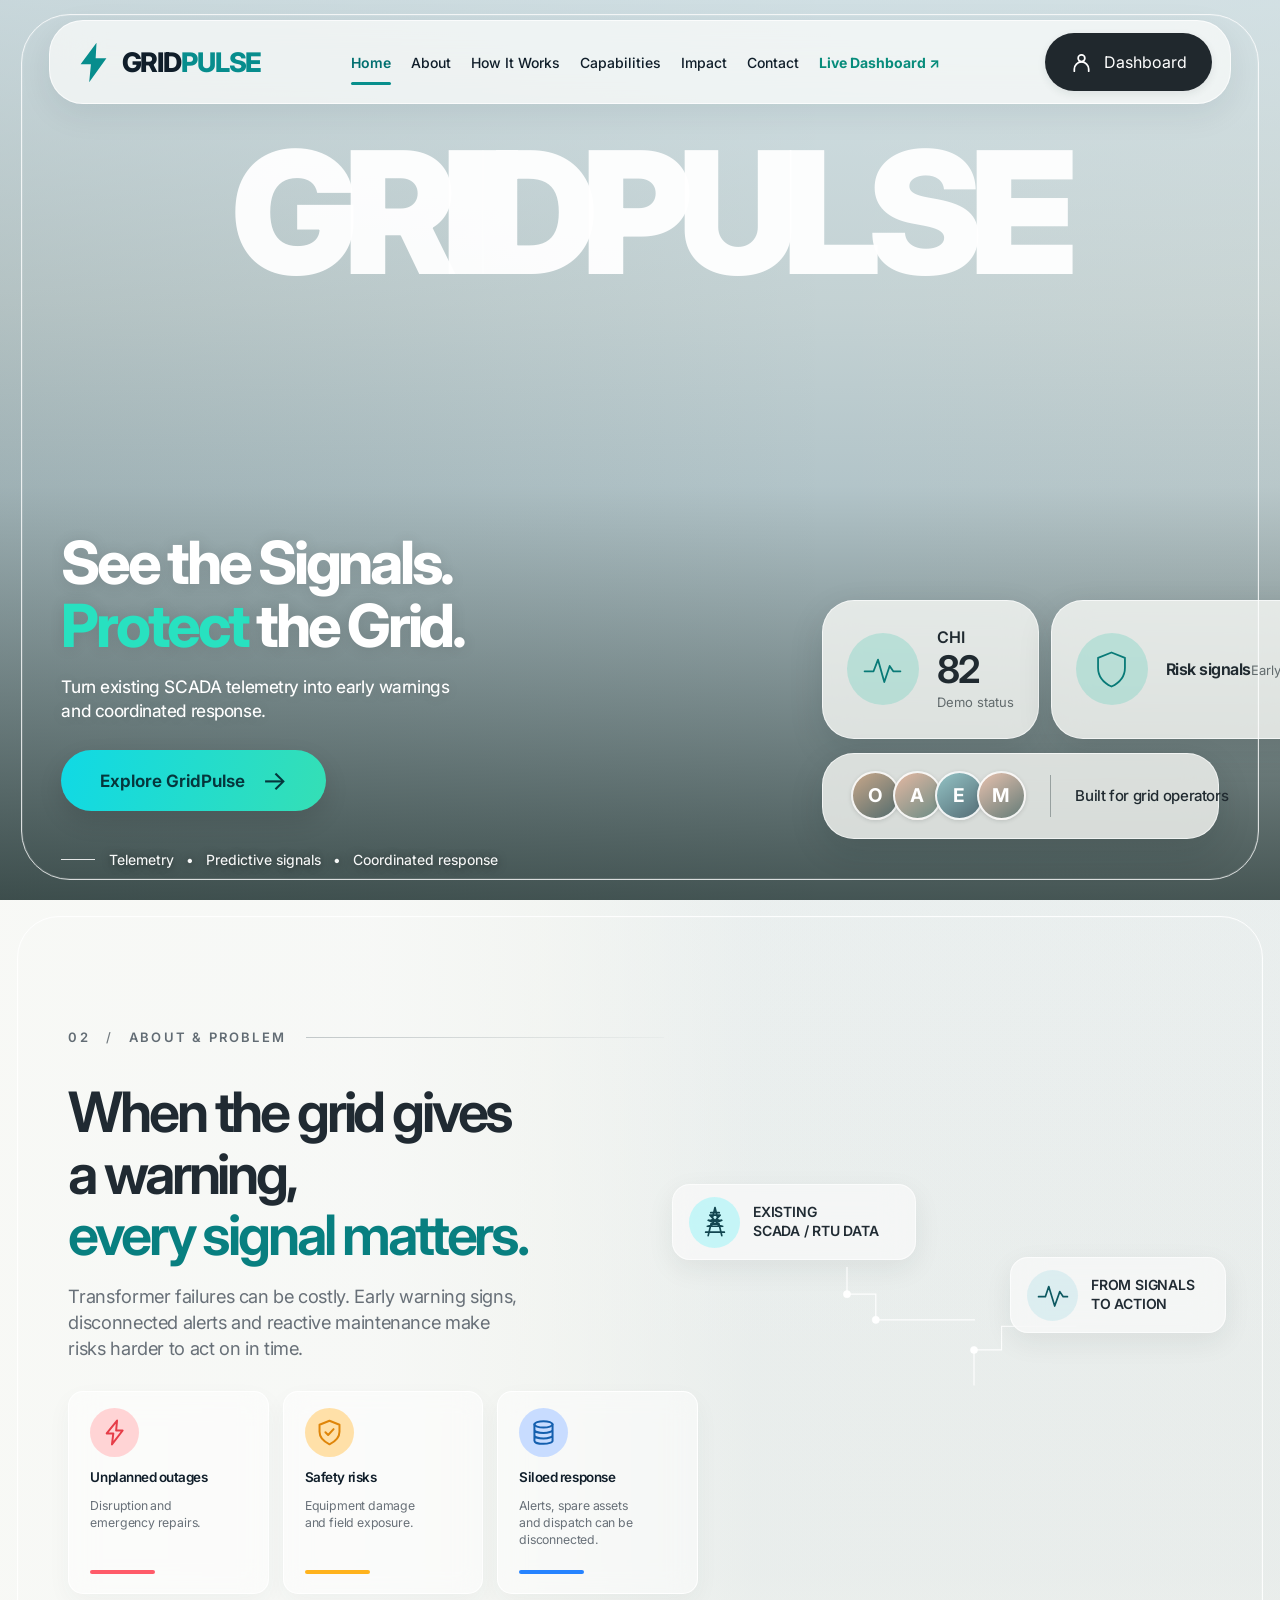
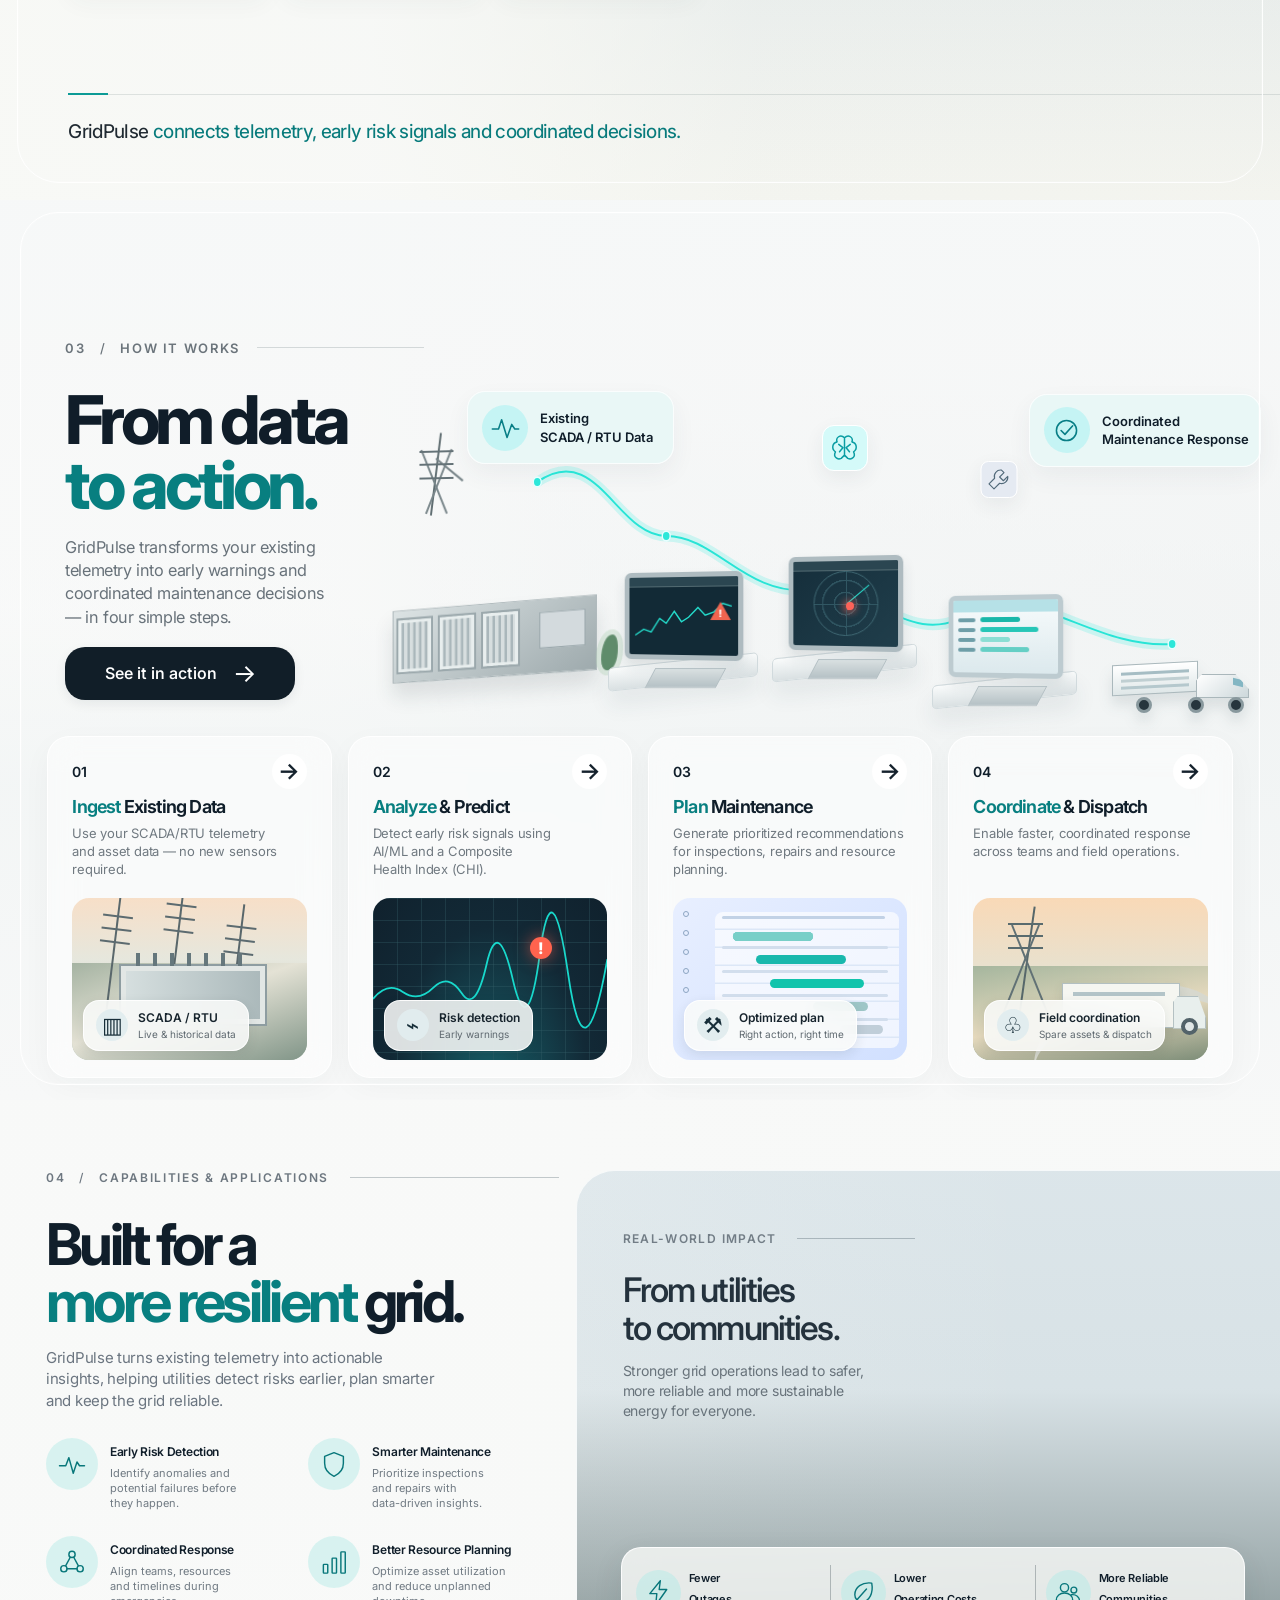
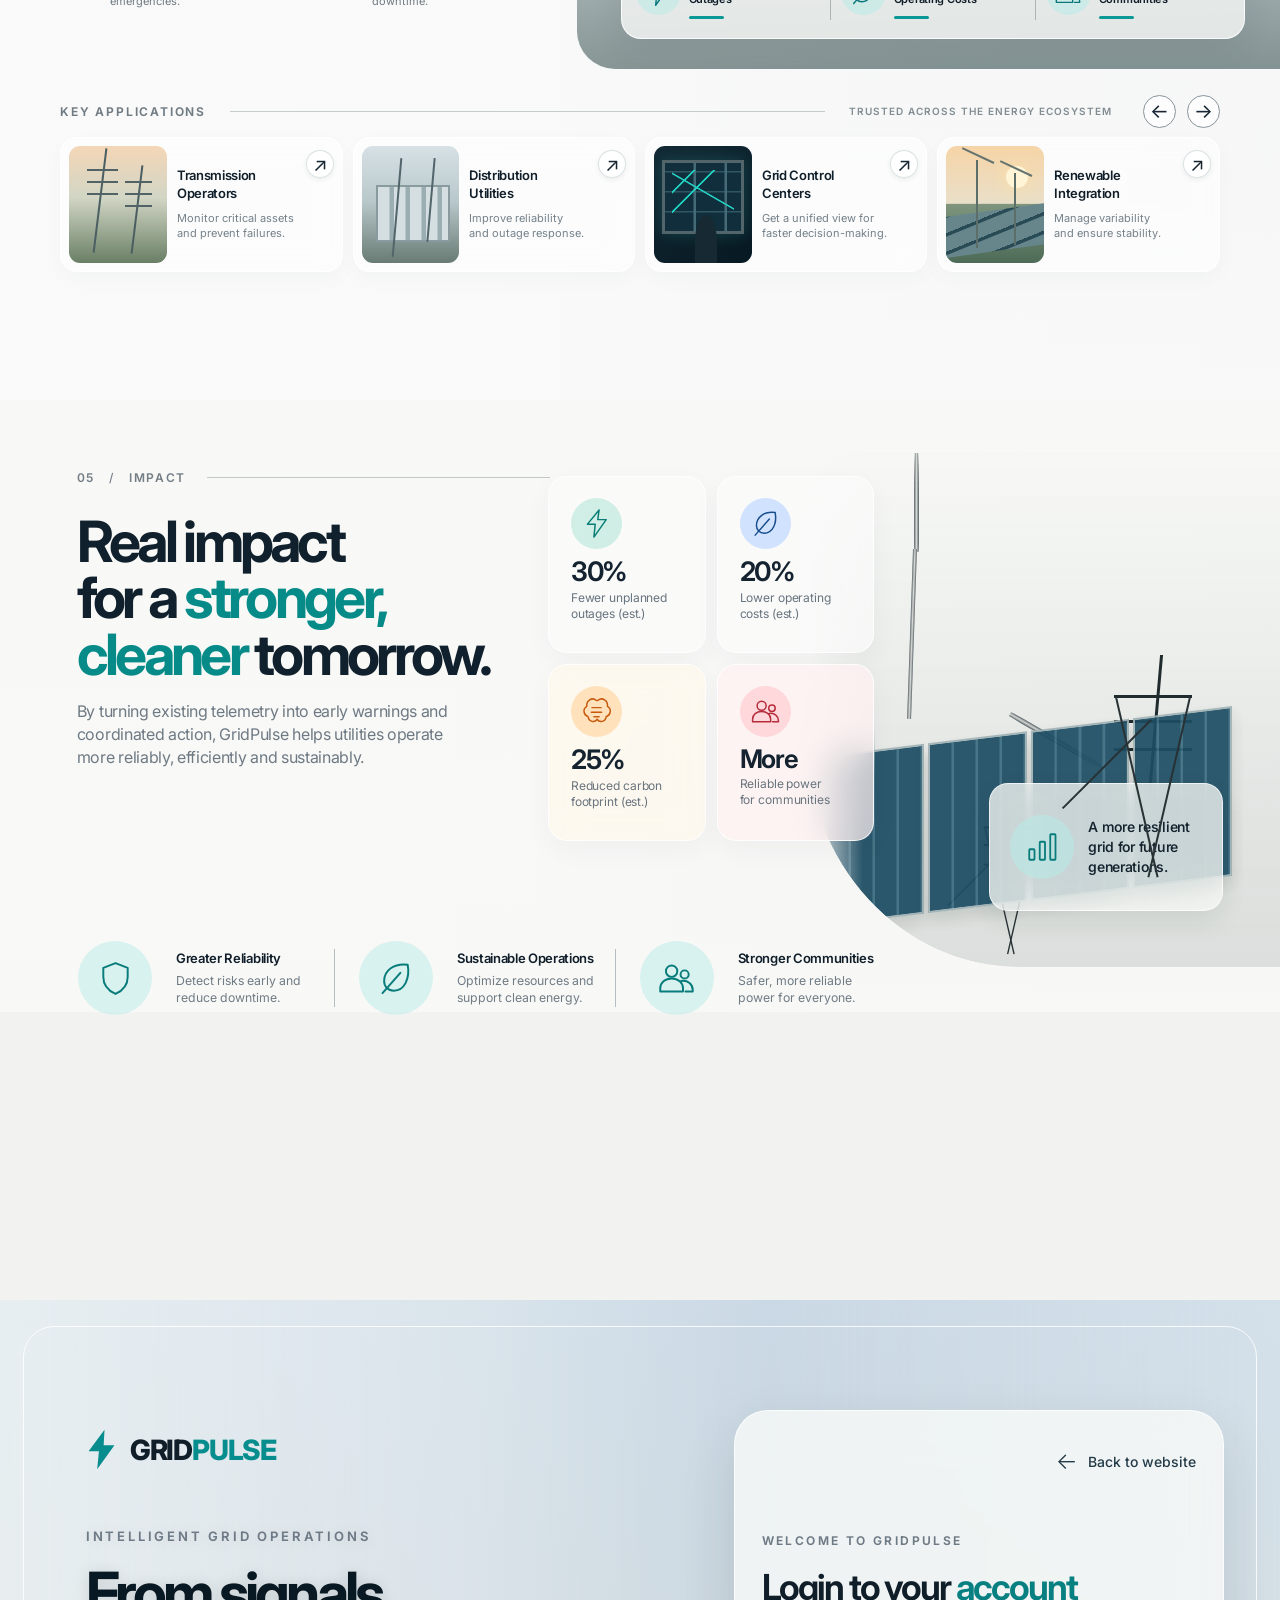
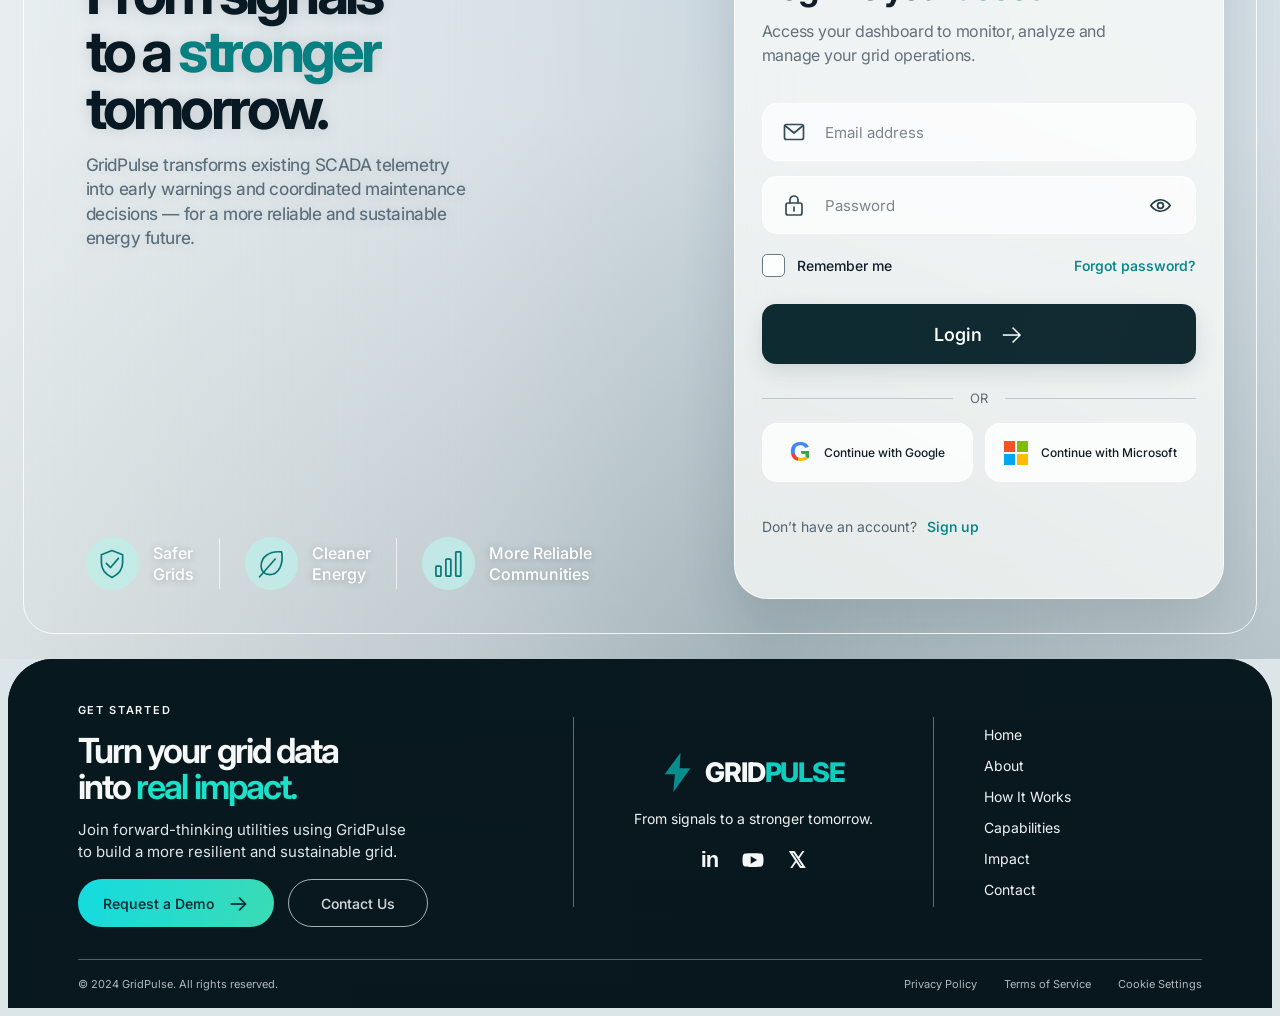
==== index.html @ 13874ee3 "Add core application files: index.html, app.js, style.css, server.js" ====
<!DOCTYPE html>
<html lang="en">

<head>
  <meta charset="UTF-8" />
  <meta name="viewport" content="width=device-width, initial-scale=1.0" />
  <meta name="theme-color" content="#dce7e9" />
  <title>GridPulse — See the Signals. Protect the Grid.</title>
  <link rel="preconnect" href="https://fonts.googleapis.com">
  <link rel="preconnect" href="https://fonts.gstatic.com" crossorigin>
  <link href="https://fonts.googleapis.com/css2?family=Inter:wght@300;400;450;500;550;600;650;700;750;800;900&display=swap"
    rel="stylesheet">
  <link rel="stylesheet" href="style.css" />
</head>

<body>
  <!-- Global Navigation Header -->
  <header class="navbar" id="mainNavbar">
    <a class="brand" href="#home" aria-label="GridPulse home">
      <svg class="brand-bolt" viewBox="0 0 36 48" aria-hidden="true">
        <path d="M21.5 1 3 26h12l-2 21L33 19H20.5L21.5 1Z" fill="currentColor" />
      </svg>
      <span>GRID<span>PULSE</span></span>
    </a>
    <nav class="nav-links" id="navLinks" aria-label="Main navigation">
      <a class="active" href="#home">Home</a>
      <a href="#about">About</a>
      <a href="#how">How It Works</a>
      <a href="#capabilities">Capabilities</a>
      <a href="#impact">Impact</a>
      <a href="#contact">Contact</a>
      <a href="Dashboard/dashboard.html" style="color: #078c7b; font-weight: 700;">Live Dashboard ↗</a>
    </nav>
    <a class="login-button" id="loginButton" href="Dashboard/dashboard.html">
      <svg viewBox="0 0 24 24" aria-hidden="true">
        <circle cx="12" cy="7.5" r="3.5" />
        <path d="M4.5 21v-2.1a7.5 7.5 0 0 1 15 0V21" />
      </svg>
      <span>Dashboard</span>
    </a>
    <button class="menu-button" id="menuButton" aria-label="Open navigation" aria-expanded="false" type="button">
      <span></span><span></span>
    </button>
  </header>

  <!-- Section 01: Hero -->
  <section class="hero-shell" id="home">
    <div class="hero-photo" aria-hidden="true"></div>
    <div class="photo-wash" aria-hidden="true"></div>
    <div class="frame" aria-hidden="true"></div>

    <div class="hero-content">
      <div class="oversized-word" aria-hidden="true">GRIDPULSE</div>
      <div class="hero-copy">
        <h1>See the Signals.<br><span>Protect</span> the Grid.</h1>
        <p>Turn existing SCADA telemetry into early warnings<br class="desktop-break"> and coordinated response.</p>
        <a class="primary-cta" href="#about">Explore GridPulse <span class="arrow">→</span></a>
        <div class="micro-line"><span class="line"></span><span>Telemetry</span><i>•</i><span>Predictive
            signals</span><i>•</i><span>Coordinated response</span></div>
      </div>

      <aside class="floating-ui" aria-label="GridPulse demo status">
        <div class="metric-row">
          <article class="glass-card chi-card">
            <div class="round-icon pulse-icon">
              <svg viewBox="0 0 48 48" aria-hidden="true">
                <path d="M4 26h10l5-13 7 25 6-18 4 6h8" />
              </svg>
            </div>
            <div class="chi-copy"><span class="eyebrow">CHI</span><strong>82</strong><small>Demo status</small></div>
          </article>
          <article class="glass-card risk-card">
            <div class="round-icon shield-icon">
              <svg viewBox="0 0 48 48" aria-hidden="true">
                <path d="M24 5 39 11v11c0 10-6.5 17-15 21C15.5 39 9 32 9 22V11L24 5Z" />
              </svg>
            </div>
            <div><strong class="risk-title">Risk signals</strong><small>Early warning</small></div>
          </article>
        </div>
        <article class="glass-card operator-card">
          <div class="avatars" aria-label="Grid operations team">
            <span class="avatar avatar-one">O</span><span class="avatar avatar-two">A</span><span
              class="avatar avatar-three">E</span><span class="avatar avatar-four">M</span>
          </div>
          <span class="operator-divider"></span>
          <span class="operator-label">Built for grid operators</span>
        </article>
      </aside>
    </div>
  </section>

  <!-- Section 02: About & Problem -->
  <section class="about-page" id="about">
    <div class="landscape" aria-hidden="true"></div>
    <div class="mist" aria-hidden="true"></div>
    <div class="edge-frame" aria-hidden="true"></div>

    <div class="content">
      <div class="section-kicker">
        <span>02</span><span class="slash">/</span><span>ABOUT &amp; PROBLEM</span>
        <span class="kicker-rule"></span>
      </div>

      <h1>When the grid gives<br>a warning,<br><span>every signal matters.</span></h1>

      <p class="intro">
        Transformer failures can be costly. Early warning signs,<br class="desktop">
        disconnected alerts and reactive maintenance make<br class="desktop">
        risks harder to act on in time.
      </p>

      <div class="problem-cards">
        <article class="problem-card outage">
          <div class="card-icon">
            <svg viewBox="0 0 32 32" aria-hidden="true"><path d="M18.8 2.8 7.4 17h7.3l-1.5 12.2L25 13.8h-7.2l1-11Z"/></svg>
          </div>
          <h2>Unplanned outages</h2>
          <p>Disruption and<br>emergency repairs.</p>
          <span class="card-accent"></span>
        </article>
        <article class="problem-card safety">
          <div class="card-icon">
            <svg viewBox="0 0 32 32" aria-hidden="true"><path d="M16 3 27 7.5v7.7c0 6.3-4.7 10.8-11 13.8C9.7 26 5 21.5 5 15.2V7.5L16 3Z"/><path d="m11.5 15.8 3 3 6-6.5"/></svg>
          </div>
          <h2>Safety risks</h2>
          <p>Equipment damage<br>and field exposure.</p>
          <span class="card-accent"></span>
        </article>
        <article class="problem-card response">
          <div class="card-icon">
            <svg viewBox="0 0 32 32" aria-hidden="true"><ellipse cx="16" cy="7" rx="10" ry="3.5"/><path d="M6 7v6c0 2 4.5 3.5 10 3.5S26 15 26 13V7M6 13v6c0 2 4.5 3.5 10 3.5S26 21 26 19v-6M6 19v6c0 2 4.5 3.5 10 3.5S26 27 26 25v-6"/></svg>
          </div>
          <h2>Siloed response</h2>
          <p>Alerts, spare assets<br>and dispatch can be<br class="card-break"> disconnected.</p>
          <span class="card-accent"></span>
        </article>
      </div>

      <div class="bottom-statement">
        <span class="statement-rule"></span>
        <p>GridPulse <span>connects telemetry, early risk signals and coordinated decisions.</span></p>
      </div>
    </div>

    <div class="flow-diagram" aria-label="GridPulse signal flow">
      <div class="flow-card source">
        <div class="flow-icon tower-icon">
          <svg viewBox="0 0 40 40" aria-hidden="true"><path d="M20 3 12 36M20 3l8 33M14 12h12M12.5 18h15M11 25h18M9 32h22M15 9l10 0M12 18l16 7M28 18l-16 7M14 12l12 13M26 12 14 25"/></svg>
        </div>
        <strong>EXISTING<br>SCADA / RTU DATA</strong>
      </div>
      <svg class="connector connector-one" viewBox="0 0 160 100" aria-hidden="true"><path d="M0 0v34h36v32h124" /><circle cx="0" cy="34" r="4.5"/><circle cx="36" cy="66" r="4.5"/></svg>
      <svg class="connector connector-two" viewBox="0 0 130 100" aria-hidden="true"><path d="M0 100V55h35V25h95"/><circle cx="0" cy="55" r="4.5"/></svg>
      <div class="flow-card action">
        <div class="flow-icon signal-icon">
          <svg viewBox="0 0 40 40" aria-hidden="true"><path d="M3 22h8l4-12 7 23 6-17 4 6h5"/></svg>
        </div>
        <strong>FROM SIGNALS<br>TO ACTION</strong>
      </div>
    </div>
  </section>

  <!-- Section 03: How It Works -->
  <section class="page how-page" id="how">
    <div class="scene-bg" aria-hidden="true"></div>
    <div class="soft-wash" aria-hidden="true"></div>
    <div class="page-frame" aria-hidden="true"></div>

    <div class="intro">
      <div class="section-label"><span>03</span><b>/</b><span>HOW IT WORKS</span><i></i></div>
      <h1>From data<br><span>to action.</span></h1>
      <p>GridPulse transforms your existing<br class="desktop"> telemetry into early warnings and<br class="desktop"> coordinated maintenance decisions<br class="desktop"> — in four simple steps.</p>
      <a class="action-button" href="#steps">See it in action <span>→</span></a>
    </div>

    <div class="signal-flow" aria-label="GridPulse workflow overview">
      <div class="flow-label input-label">
        <span class="flow-icon"><svg viewBox="0 0 40 40" aria-hidden="true"><path d="M3 22h8l4-12 7 23 6-17 4 6h5"/></svg></span>
        <strong>Existing<br>SCADA / RTU Data</strong>
      </div>
      <div class="flow-label output-label">
        <span class="flow-icon check-icon"><svg viewBox="0 0 40 40" aria-hidden="true"><circle cx="20" cy="20" r="13"/><path d="m13 20 5 5 10-11"/></svg></span>
        <strong>Coordinated<br>Maintenance Response</strong>
      </div>
      <svg class="flow-line" viewBox="0 0 800 300" preserveAspectRatio="none" aria-hidden="true">
        <path class="line-glow" d="M90 70 C150 35 170 115 220 115 S300 165 365 160 S465 210 525 180 S650 210 730 205"/>
        <path class="line-main" d="M90 70 C150 35 170 115 220 115 S300 165 365 160 S465 210 525 180 S650 210 730 205"/>
        <circle cx="90" cy="70" r="4"/><circle cx="220" cy="115" r="4"/><circle cx="365" cy="160" r="4"/><circle cx="525" cy="180" r="4"/><circle cx="730" cy="205" r="4"/>
      </svg>
      <div class="scene-item substation" aria-hidden="true">
        <div class="tower-mini"><i></i><b></b><em></em></div>
        <div class="transformer"><span></span><span></span><span></span><i></i></div>
        <div class="tiny-tree"></div>
      </div>
      <div class="platform platform-one" aria-hidden="true">
        <div class="monitor monitor-graph"><div class="monitor-top"></div><svg viewBox="0 0 180 75"><path d="M2 62 L18 51 32 56 48 31 60 40 75 18 88 37 101 29 118 11 131 25 147 19 162 4 178 9" /></svg><span class="alert-triangle">!</span></div>
        <div class="monitor-base"></div>
      </div>
      <div class="platform platform-two" aria-hidden="true">
        <div class="brain-tile"><svg viewBox="0 0 40 40"><path d="M20 7c-5-5-11 0-9 5-6 1-7 9-2 12-3 6 2 10 7 8l4-4V7Zm0 0c5-5 11 0 9 5 6 1 7 9 2 12 3 6-2 10-7 8l-4-4M13 15l5 4-4 5m13-9-5 4 4 5M20 8v20"/></svg></div>
        <div class="monitor monitor-risk"><div class="monitor-top"></div><div class="radar"><i></i><b></b></div><span class="radar-dot"></span></div>
        <div class="monitor-base"></div>
      </div>
      <div class="platform platform-three" aria-hidden="true">
        <div class="tool-tile"><svg viewBox="0 0 40 40"><path d="M24 5a10 10 0 0 0-11 13L4 27l8 8 9-9a10 10 0 0 0 13-11l-7 7-6-6 7-7Z"/></svg></div>
        <div class="monitor monitor-plan"><div class="plan-head"></div><div class="plan-row"><i></i><b></b></div><div class="plan-row"><i></i><b></b></div><div class="plan-row"><i></i><b></b></div><div class="plan-row"><i></i><b></b></div></div>
        <div class="monitor-base"></div>
      </div>
      <div class="service-truck" aria-hidden="true"><div class="truck-cab"></div><div class="truck-box"></div><div class="truck-wheel wheel-a"></div><div class="truck-wheel wheel-b"></div><div class="truck-wheel wheel-c"></div></div>
    </div>

    <div class="steps" id="steps" aria-label="Four GridPulse workflow steps">
      <article class="step-card" tabindex="0" data-detail="Use existing SCADA/RTU telemetry and asset data — no new sensors required.">
        <div class="step-top"><span>01</span><button aria-label="Read about ingest existing data" type="button">→</button></div>
        <h2><span>Ingest</span> Existing Data</h2>
        <p>Use your SCADA/RTU telemetry<br class="wide"> and asset data — no new sensors<br class="wide"> required.</p>
        <div class="thumbnail thumb-substation" role="img" aria-label="Illustration of a power substation">
          <div class="thumb-poles"><i></i><i></i><i></i></div><div class="thumb-transformer"></div>
          <div class="thumb-caption"><span class="mini-symbol">▥</span><span><b>SCADA / RTU</b><small>Live &amp; historical data</small></span></div>
        </div>
      </article>
      <article class="step-card" tabindex="0" data-detail="Analyze telemetry with AI/ML to identify early risk signals and calculate a Composite Health Index.">
        <div class="step-top"><span>02</span><button aria-label="Read about analyze and predict" type="button">→</button></div>
        <h2><span>Analyze</span> &amp; Predict</h2>
        <p>Detect early risk signals using<br class="wide"> AI/ML and a Composite<br class="wide"> Health Index (CHI).</p>
        <div class="thumbnail thumb-chart" role="img" aria-label="Risk detection analytics dashboard">
          <div class="chart-grid"></div><svg viewBox="0 0 330 115"><path class="chart-line" d="M0 83 Q20 58 42 73 T85 67 T125 75 T160 34 T197 56 T235 19 T275 49 T330 27"/><path class="chart-alert" d="M0 83 Q20 58 42 73 T85 67 T125 75 T160 34 T197 56 T235 19 T275 49 T330 27"/></svg><span class="chart-warning">!</span>
          <div class="thumb-caption"><span class="mini-symbol">⌁</span><span><b>Risk detection</b><small>Early warnings</small></span></div>
        </div>
      </article>
      <article class="step-card" tabindex="0" data-detail="Turn risk signals into prioritized inspections, repairs and resource planning recommendations.">
        <div class="step-top"><span>03</span><button aria-label="Read about plan maintenance" type="button">→</button></div>
        <h2><span>Plan</span> Maintenance</h2>
        <p>Generate prioritized recommendations<br class="wide"> for inspections, repairs and resource<br class="wide"> planning.</p>
        <div class="thumbnail thumb-planner" role="img" aria-label="Maintenance scheduling interface">
          <div class="planner-sidebar"><i></i><i></i><i></i><i></i><i></i></div><div class="planner-grid"><i></i><i></i><i></i><i></i><i></i><b></b><b></b><b></b><b></b><b></b><em></em><em></em></div>
          <div class="thumb-caption"><span class="mini-symbol">⚒</span><span><b>Optimized plan</b><small>Right action, right time</small></span></div>
        </div>
      </article>
      <article class="step-card" tabindex="0" data-detail="Coordinate teams, spare assets and dispatch for a faster response across field operations.">
        <div class="step-top"><span>04</span><button aria-label="Read about coordinate and dispatch" type="button">→</button></div>
        <h2><span>Coordinate</span> &amp; Dispatch</h2>
        <p>Enable faster, coordinated response<br class="wide"> across teams and field operations.</p>
        <div class="thumbnail thumb-truck" role="img" aria-label="Utility maintenance truck on the road">
          <div class="road"></div><div class="truck-small"><i></i><b></b><em></em></div><div class="pylon"><i></i><b></b></div>
          <div class="thumb-caption"><span class="mini-symbol">♧</span><span><b>Field coordination</b><small>Spare assets &amp; dispatch</small></span></div>
        </div>
      </article>
    </div>
  </section>

  <!-- Section 04: Capabilities & Applications -->
  <section class="capabilities-page" id="capabilities">
    <div class="background-landscape" aria-hidden="true"></div>
    <div class="background-mist" aria-hidden="true"></div>

    <div class="main-content">
      <div class="left-content">
        <div class="section-label"><span>04</span><b>/</b><span>CAPABILITIES &amp; APPLICATIONS</span><i></i></div>
        <h1>Built for a<br><span>more resilient</span> grid.</h1>
        <p class="lead">GridPulse turns existing telemetry into actionable<br class="desktop"> insights, helping utilities detect risks earlier, plan smarter<br class="desktop"> and keep the grid reliable.</p>

        <div class="features">
          <article class="feature">
            <div class="feature-icon pulse"><svg viewBox="0 0 48 48" aria-hidden="true"><path d="M4 26h10l5-13 7 25 6-18 4 6h8"/></svg></div>
            <div><h2>Early Risk Detection</h2><p>Identify anomalies and<br>potential failures before<br>they happen.</p></div>
          </article>
          <article class="feature">
            <div class="feature-icon shield"><svg viewBox="0 0 48 48" aria-hidden="true"><path d="M24 5 39 11v11c0 10-6.5 17-15 21C15.5 39 9 32 9 22V11L24 5Z"/></svg></div>
            <div><h2>Smarter Maintenance</h2><p>Prioritize inspections<br>and repairs with<br>data-driven insights.</p></div>
          </article>
          <article class="feature">
            <div class="feature-icon network"><svg viewBox="0 0 48 48" aria-hidden="true"><circle cx="24" cy="11" r="5"/><circle cx="11" cy="34" r="5"/><circle cx="37" cy="34" r="5"/><path d="m21 16-7 13m13-13 7 13M16 34h16"/></svg></div>
            <div><h2>Coordinated Response</h2><p>Align teams, resources<br>and timelines during<br>emergencies.</p></div>
          </article>
          <article class="feature">
            <div class="feature-icon bars"><svg viewBox="0 0 48 48" aria-hidden="true"><rect x="7" y="27" width="7" height="14" rx="1"/><rect x="21" y="17" width="7" height="24" rx="1"/><rect x="35" y="7" width="7" height="34" rx="1"/></svg></div>
            <div><h2>Better Resource Planning</h2><p>Optimize asset utilization<br>and reduce unplanned<br>downtime.</p></div>
          </article>
        </div>
      </div>

      <aside class="impact-panel" aria-label="Real-world impact">
        <div class="impact-photo" aria-hidden="true"></div>
        <div class="impact-shade" aria-hidden="true"></div>
        <div class="impact-heading">
          <div class="impact-kicker">REAL-WORLD IMPACT <span></span></div>
          <h2>From utilities<br>to communities.</h2>
          <p>Stronger grid operations lead to safer,<br>more reliable and more sustainable<br>energy for everyone.</p>
        </div>
        <div class="impact-stats">
          <div class="impact-stat">
            <div class="stat-icon"><svg viewBox="0 0 48 48"><path d="M28 3 10 25h12l-2 20 19-27H26l2-15Z"/></svg></div>
            <div><b>Fewer<br>Outages</b><i></i></div>
          </div>
          <span class="stat-divider"></span>
          <div class="impact-stat">
            <div class="stat-icon"><svg viewBox="0 0 48 48"><path d="M39 7C22 5 10 14 10 27c0 7 5 12 12 12C35 39 42 24 39 7Z"/><path d="M8 42 30 17"/></svg></div>
            <div><b>Lower<br>Operating Costs</b><i></i></div>
          </div>
          <span class="stat-divider"></span>
          <div class="impact-stat">
            <div class="stat-icon"><svg viewBox="0 0 48 48"><circle cx="18" cy="15" r="7"/><circle cx="34" cy="19" r="5"/><path d="M4 40v-4c0-7 6-12 14-12s14 5 14 12v4H4Zm26-13c8-1 14 4 14 11v2H35"/></svg></div>
            <div><b>More Reliable<br>Communities</b><i></i></div>
          </div>
        </div>
      </aside>
    </div>

    <div class="applications" aria-label="Key applications">
      <div class="applications-heading">
        <h2>KEY APPLICATIONS</h2>
        <span class="heading-rule"></span>
        <p>TRUSTED ACROSS THE ENERGY ECOSYSTEM</p>
        <div class="carousel-controls">
          <button id="prevApplications" type="button" aria-label="Previous applications">←</button>
          <button id="nextApplications" type="button" aria-label="Next applications">→</button>
        </div>
      </div>

      <div class="application-track" id="applicationTrack">
        <article class="application-card">
          <div class="application-image transmission" role="img" aria-label="Transmission towers across a landscape"><i></i><b></b></div>
          <div class="application-copy"><h3>Transmission<br>Operators</h3><p>Monitor critical assets<br>and prevent failures.</p></div>
          <button class="open-application" aria-label="Learn about Transmission Operators" data-title="Transmission Operators" data-detail="Monitor critical transmission assets and identify potential failures earlier." type="button">↗</button>
        </article>
        <article class="application-card">
          <div class="application-image distribution" role="img" aria-label="Electrical distribution substation"><i></i><b></b></div>
          <div class="application-copy"><h3>Distribution<br>Utilities</h3><p>Improve reliability<br>and outage response.</p></div>
          <button class="open-application" aria-label="Learn about Distribution Utilities" data-title="Distribution Utilities" data-detail="Improve distribution reliability with clearer alerts and coordinated outage response." type="button">↗</button>
        </article>
        <article class="application-card">
          <div class="application-image control" role="img" aria-label="Grid control center"><div class="control-screens"></div><div class="operator"></div></div>
          <div class="application-copy"><h3>Grid Control<br>Centers</h3><p>Get a unified view for<br>faster decision-making.</p></div>
          <button class="open-application" aria-label="Learn about Grid Control Centers" data-title="Grid Control Centers" data-detail="Bring telemetry and risk signals into a unified view for faster decisions." type="button">↗</button>
        </article>
        <article class="application-card">
          <div class="application-image renewable" role="img" aria-label="Wind turbines and solar panels at sunset"><div class="sun"></div><i></i><b></b></div>
          <div class="application-copy"><h3>Renewable<br>Integration</h3><p>Manage variability<br>and ensure stability.</p></div>
          <button class="open-application" aria-label="Learn about Renewable Integration" data-title="Renewable Integration" data-detail="Manage changing renewable generation and support a more stable grid." type="button">↗</button>
        </article>
      </div>
    </div>
  </section>

  <!-- Section 05: Impact -->
  <section class="impact-page" id="impact">
    <div class="top-landscape" aria-hidden="true"></div>
    <div class="top-wash" aria-hidden="true"></div>

    <div class="impact-content">
      <div class="intro">
        <div class="section-label"><span>05</span><b>/</b><span>IMPACT</span><i></i></div>
        <h1>Real impact<br>for a <span>stronger,</span><br><span>cleaner</span> tomorrow.</h1>
        <p>By turning existing telemetry into early warnings and<br class="desktop"> coordinated action, GridPulse helps utilities operate<br class="desktop"> more reliably, efficiently and sustainably.</p>
      </div>

      <div class="metrics-grid" aria-label="Estimated GridPulse impact metrics">
        <article class="metric-card outages">
          <div class="metric-icon"><svg viewBox="0 0 48 48"><path d="M28 3 10 25h12l-2 20 19-27H26l2-15Z"/></svg></div>
          <strong>30%</strong><p>Fewer unplanned<br>outages (est.)</p>
        </article>
        <article class="metric-card costs">
          <div class="metric-icon"><svg viewBox="0 0 48 48"><path d="M39 7C22 5 10 14 10 27c0 7 5 12 12 12C35 39 42 24 39 7Z"/><path d="M8 42 30 17"/></svg></div>
          <strong>20%</strong><p>Lower operating<br>costs (est.)</p>
        </article>
        <article class="metric-card carbon">
          <div class="metric-icon"><svg viewBox="0 0 48 48"><path d="M24 7c-7-6-16 0-15 9-7 4-5 14 2 16 1 8 10 10 14 4 4 6 13 4 14-4 7-2 9-12 2-16 1-9-8-15-15-9Z"/><path d="M17 18h14M16 25h16M20 32h8"/></svg></div>
          <strong>25%</strong><p>Reduced carbon<br>footprint (est.)</p>
        </article>
        <article class="metric-card communities">
          <div class="metric-icon"><svg viewBox="0 0 48 48"><circle cx="18" cy="15" r="7"/><circle cx="34" cy="19" r="5"/><path d="M4 40v-4c0-7 6-12 14-12s14 5 14 12v4H4Zm26-13c8-1 14 4 14 11v2H35"/></svg></div>
          <strong class="more">More</strong><p>Reliable power<br>for communities</p>
        </article>
      </div>

      <aside class="renewable-scene" aria-label="Renewable energy and transmission landscape">
        <div class="wind-turbine"><i></i><b></b><em></em><span></span></div>
        <div class="power-tower tower-large"><i></i><b></b><em></em></div>
        <div class="power-tower tower-small"><i></i><b></b><em></em></div>
        <div class="solar-array"><i></i><i></i><i></i><i></i></div>
        <div class="scene-caption">
          <div class="caption-icon"><svg viewBox="0 0 48 48"><rect x="7" y="27" width="7" height="14" rx="1"/><rect x="21" y="17" width="7" height="24" rx="1"/><rect x="35" y="7" width="7" height="34" rx="1"/></svg></div>
          <p>A more resilient<br>grid for future<br>generations.</p>
        </div>
      </aside>

      <div class="benefits">
        <article class="benefit">
          <div class="benefit-icon"><svg viewBox="0 0 48 48"><path d="M24 5 39 11v11c0 10-6.5 17-15 21C15.5 39 9 32 9 22V11L24 5Z"/></svg></div>
          <div><h2>Greater Reliability</h2><p>Detect risks early and<br>reduce downtime.</p></div>
        </article>
        <span class="benefit-divider"></span>
        <article class="benefit">
          <div class="benefit-icon"><svg viewBox="0 0 48 48"><path d="M39 7C22 5 10 14 10 27c0 7 5 12 12 12C35 39 42 24 39 7Z"/><path d="M8 42 30 17"/></svg></div>
          <div><h2>Sustainable Operations</h2><p>Optimize resources and<br>support clean energy.</p></div>
        </article>
        <span class="benefit-divider"></span>
        <article class="benefit">
          <div class="benefit-icon"><svg viewBox="0 0 48 48"><circle cx="18" cy="15" r="7"/><circle cx="34" cy="19" r="5"/><path d="M4 40v-4c0-7 6-12 14-12s14 5 14 12v4H4Zm26-13c8-1 14 4 14 11v2H35"/></svg></div>
          <div><h2>Stronger Communities</h2><p>Safer, more reliable<br>power for everyone.</p></div>
        </article>
      </div>
    </div>
  </section>

  <!-- Section 06: Login Portal -->
  <section class="login-page" id="login">
    <div class="background-photo" aria-hidden="true"></div>
    <div class="background-overlay" aria-hidden="true"></div>
    <div class="page-frame" aria-hidden="true"></div>

    <div class="hero-side" aria-label="GridPulse introduction">
      <a class="brand" href="#home" aria-label="GridPulse">
        <svg viewBox="0 0 36 48" aria-hidden="true"><path d="M21.5 1 3 26h12l-2 21L33 19H20.5L21.5 1Z"/></svg>
        <span>GRID<span>PULSE</span></span>
      </a>

      <div class="hero-copy">
        <p class="eyebrow">INTELLIGENT GRID OPERATIONS</p>
        <h1>From signals<br>to a <span>stronger</span><br>tomorrow.</h1>
        <p class="hero-description">GridPulse transforms existing SCADA telemetry<br class="desktop"> into early warnings and coordinated maintenance<br class="desktop"> decisions — for a more reliable and sustainable<br class="desktop"> energy future.</p>
      </div>

      <div class="hero-benefits">
        <div class="hero-benefit">
          <span class="benefit-icon"><svg viewBox="0 0 48 48"><path d="M24 5 39 11v11c0 10-6.5 17-15 21C15.5 39 9 32 9 22V11L24 5Z"/><path d="m16 23 6 6 11-13"/></svg></span>
          <span>Safer<br>Grids</span>
        </div>
        <i class="benefit-divider"></i>
        <div class="hero-benefit">
          <span class="benefit-icon"><svg viewBox="0 0 48 48"><path d="M39 7C22 5 10 14 10 27c0 7 5 12 12 12C35 39 42 24 39 7Z"/><path d="M8 42 30 17"/></svg></span>
          <span>Cleaner<br>Energy</span>
        </div>
        <i class="benefit-divider"></i>
        <div class="hero-benefit">
          <span class="benefit-icon"><svg viewBox="0 0 48 48"><rect x="7" y="27" width="7" height="14" rx="1"/><rect x="21" y="17" width="7" height="24" rx="1"/><rect x="35" y="7" width="7" height="34" rx="1"/></svg></span>
          <span>More Reliable<br>Communities</span>
        </div>
      </div>
    </div>

    <div class="login-card" aria-labelledby="loginTitle">
      <a href="#home" class="back-link" id="backLink"><span>←</span> Back to website</a>

      <div class="form-heading">
        <p class="eyebrow">WELCOME TO GRIDPULSE</p>
        <h2 id="loginTitle">Login to your <span>account</span></h2>
        <p>Access your dashboard to monitor, analyze and<br class="desktop"> manage your grid operations.</p>
      </div>

      <form id="loginForm" novalidate>
        <label class="input-wrap">
          <svg viewBox="0 0 24 24" aria-hidden="true"><rect x="2.5" y="4.5" width="19" height="15" rx="2"/><path d="m3.5 6 8.5 7 8.5-7"/></svg>
          <input type="email" name="email" id="email" placeholder="Email address" autocomplete="email" required>
        </label>
        <label class="input-wrap password-wrap">
          <svg viewBox="0 0 24 24" aria-hidden="true"><rect x="4" y="10" width="16" height="12" rx="2"/><path d="M8 10V7a4 4 0 0 1 8 0v3"/><path d="M12 14v4"/></svg>
          <input type="password" name="password" id="password" placeholder="Password" autocomplete="current-password" required minlength="6">
          <button class="toggle-password" id="togglePassword" type="button" aria-label="Show password">
            <svg viewBox="0 0 24 24" aria-hidden="true"><path d="M2 12s3.5-6 10-6 10 6 10 6-3.5 6-10 6S2 12 2 12Z"/><circle cx="12" cy="12" r="3"/></svg>
          </button>
        </label>

        <div class="form-options">
          <label class="remember"><input type="checkbox" name="remember" id="remember"><span class="custom-checkbox"></span><span>Remember me</span></label>
          <a href="#" id="forgotPassword">Forgot password?</a>
        </div>

        <button class="submit-button" type="submit">Login <span>→</span></button>
      </form>

      <div class="separator"><span></span><p>OR</p><span></span></div>

      <div class="social-buttons">
        <button type="button" class="social-button" id="googleLogin">
          <span class="google-logo" aria-hidden="true">G</span> Continue with Google
        </button>
        <button type="button" class="social-button" id="microsoftLogin">
          <span class="microsoft-logo" aria-hidden="true"><i></i><i></i><i></i><i></i></span> Continue with Microsoft
        </button>
      </div>

      <p class="signup-text">Don’t have an account? <a href="#" id="signupLink">Sign up</a></p>
      <p class="form-message" id="formMessage" role="status" aria-live="polite"></p>
    </div>
  </section>

  <!-- Global Footer -->
  <footer class="footer" id="contact">
    <div class="footer-background" aria-hidden="true"></div>
    <div class="footer-main">
      <section class="footer-cta">
        <span class="footer-kicker">GET STARTED</span>
        <h2>Turn your grid data<br>into <span>real impact.</span></h2>
        <p>Join forward-thinking utilities using GridPulse<br class="desktop"> to build a more resilient and sustainable grid.</p>
        <div class="footer-buttons">
          <a class="demo-button" href="mailto:hello@gridpulse.example?subject=GridPulse%20Demo">Request a Demo <span>→</span></a>
          <a class="contact-button" href="mailto:hello@gridpulse.example">Contact Us</a>
        </div>
      </section>
      <span class="footer-divider footer-divider-one"></span>
      <section class="footer-brand">
        <a class="brand footer-logo" href="#home" aria-label="GridPulse home">
          <svg viewBox="0 0 36 48" aria-hidden="true"><path d="M21.5 1 3 26h12l-2 21L33 19H20.5L21.5 1Z"/></svg>
          <span>GRID<span>PULSE</span></span>
        </a>
        <p>From signals to a stronger tomorrow.</p>
        <div class="social-links" aria-label="Social links">
          <a href="#linkedin" aria-label="LinkedIn">in</a>
          <a href="#youtube" aria-label="YouTube"><svg viewBox="0 0 24 24"><path d="M23 7a3 3 0 0 0-2-2C19 4.5 12 4.5 12 4.5s-7 0-9 .5a3 3 0 0 0-2 2A30 30 0 0 0 .5 12 30 30 0 0 0 1 17a3 3 0 0 0 2 2c2 .5 9 .5 9 .5s7 0 9-.5a3 3 0 0 0 2-2 30 30 0 0 0 .5-5A30 30 0 0 0 23 7ZM9.5 16V8l7 4Z"/></svg></a>
          <a href="#x" aria-label="X">𝕏</a>
        </div>
      </section>
      <span class="footer-divider footer-divider-two"></span>
      <nav class="footer-nav" aria-label="Footer navigation">
        <a href="#home">Home</a>
        <a href="#about">About</a>
        <a href="#how">How It Works</a>
        <a href="#capabilities">Capabilities</a>
        <a href="#impact">Impact</a>
        <a href="#contact">Contact</a>
      </nav>
    </div>
    <div class="footer-bottom">
      <span>© 2024 GridPulse. All rights reserved.</span>
      <nav aria-label="Legal links"><a href="#privacy">Privacy Policy</a><a href="#terms">Terms of Service</a><button id="cookieSettings" type="button">Cookie Settings</button></nav>
    </div>
  </footer>

  <!-- Global Toast Notification -->
  <div class="toast" id="toast" role="status" aria-live="polite"></div>

  <script src="app.js"></script>
</body>

</html>
---- style.css ----
/* ==========================================================================
   GridPulse — Unified Design System & Section Styles
   ========================================================================== */

* {
  box-sizing: border-box;
}

:root {
  --ink: #101e2a;
  --teal: #087f80;
  --mint: #26e4c3;
  --muted: #687078;
  --glass: rgba(250, 251, 248, 0.79);
  --line: rgba(255, 255, 255, 0.7);
}

html {
  scroll-behavior: smooth;
  min-height: 100%;
}

body {
  margin: 0;
  background: #dce6e8;
  color: var(--ink);
  font-family: "Inter", -apple-system, BlinkMacSystemFont, "Segoe UI", sans-serif;
  overflow-x: hidden;
}

button,
input {
  font: inherit;
}

button,
a {
  -webkit-tap-highlight-color: transparent;
}

a {
  color: inherit;
  text-decoration: none;
}

/* Ensure smooth section navigation offset for fixed header */
#home,
#about,
#how,
#capabilities,
#impact,
#login,
#contact,
#steps {
  scroll-margin-top: 105px;
}

/* ==========================================================================
   Global Navbar
   ========================================================================== */

.navbar {
  position: fixed;
  z-index: 100;
  top: 20px;
  left: 3.8%;
  right: 3.8%;
  height: 84px;
  border-radius: 34px;
  background: rgba(250, 251, 250, 0.75);
  backdrop-filter: blur(24px);
  -webkit-backdrop-filter: blur(24px);
  border: 1px solid rgba(255, 255, 255, 0.7);
  box-shadow: 0 10px 32px rgba(18, 36, 45, 0.08);
  display: grid;
  grid-template-columns: 1fr auto 1fr;
  align-items: center;
  padding: 0 22px 0 42px;
  transition: background 0.3s, box-shadow 0.3s, transform 0.3s;
}

.navbar.scrolled {
  background: rgba(250, 251, 250, 0.92);
  box-shadow: 0 14px 40px rgba(18, 36, 45, 0.12);
}

.brand {
  display: inline-flex;
  align-items: center;
  gap: 13px;
  font-size: 27px;
  font-weight: 800;
  letter-spacing: -1.15px;
  white-space: nowrap;
}

.brand>span>span {
  color: #078d8d;
}

.brand-bolt {
  width: 31px;
  height: 43px;
  color: #078d8d;
}

.brand svg {
  width: 31px;
  height: 43px;
  fill: #078d8d;
}

.nav-links {
  display: flex;
  align-items: center;
  gap: clamp(20px, 3.2vw, 50px);
  height: 100%;
  font-size: 16px;
  font-weight: 500;
  white-space: nowrap;
}

.nav-links a {
  height: 100%;
  display: flex;
  align-items: center;
  position: relative;
  white-space: nowrap;
  transition: color 0.2s;
}

.nav-links a:hover {
  color: #078f8c;
}

.nav-links a.active {
  color: #006f70;
  font-weight: 600;
}

.nav-links a.active:after {
  content: "";
  position: absolute;
  bottom: 18px;
  left: 0;
  right: 0;
  height: 3px;
  background: #078f8c;
  border-radius: 5px;
}

.login-button {
  justify-self: end;
  height: 58px;
  min-width: 150px;
  padding: 0 25px;
  border: 0;
  border-radius: 40px;
  background: #20282d;
  color: white;
  display: flex;
  align-items: center;
  justify-content: center;
  gap: 11px;
  font: 500 17px inherit;
  cursor: pointer;
  box-shadow: 0 3px 9px #13202716;
  transition: transform 0.2s, background 0.2s;
}

.login-button:hover {
  transform: translateY(-2px);
  background: #111b21;
}

.login-button svg {
  width: 23px;
  height: 23px;
  fill: none;
  stroke: currentColor;
  stroke-width: 1.8;
  stroke-linecap: round;
}

.menu-button {
  display: none;
  flex-direction: column;
  justify-content: center;
  align-items: center;
  gap: 5px;
  width: 44px;
  height: 44px;
  border: 0;
  background: transparent;
  cursor: pointer;
  padding: 0;
  z-index: 105;
}

.menu-button span {
  display: block;
  width: 24px;
  height: 2px;
  background: #101e2a;
  border-radius: 2px;
  transition: transform 0.25s, opacity 0.25s;
}

.menu-button[aria-expanded="true"] span:nth-child(1) {
  transform: translateY(3.5px) rotate(45deg);
}

.menu-button[aria-expanded="true"] span:nth-child(2) {
  transform: translateY(-3.5px) rotate(-45deg);
}

/* ==========================================================================
   Section 01: Hero (G1)
   ========================================================================== */

.hero-shell {
  position: relative;
  isolation: isolate;
  min-height: 100svh;
  overflow: hidden;
  background: #b9cbd0;
}

.hero-photo {
  position: absolute;
  inset: 0;
  z-index: -3;
  background-image: url("https://images.unsplash.com/photo-1473341304170-971dccb5ac1e?auto=format&fit=crop&w=2400&q=90");
  background-size: cover;
  background-position: center 53%;
  transform: scale(1.015);
}

.photo-wash {
  position: absolute;
  inset: 0;
  z-index: -2;
  background: linear-gradient(180deg, rgba(222, 235, 239, 0.62) 0%, rgba(238, 237, 225, 0.2) 34%, rgba(15, 35, 29, 0.04) 54%, rgba(5, 21, 17, 0.65) 100%),
    linear-gradient(90deg, rgba(15, 36, 34, 0.12), transparent 65%, rgba(245, 231, 211, 0.1));
}

.frame {
  position: absolute;
  inset: 14px 21px 20px;
  border: 1.5px solid rgba(255, 255, 255, 0.8);
  border-radius: 49px;
  z-index: 4;
  pointer-events: none;
  box-shadow: 0 0 0 1px rgba(255, 255, 255, 0.12) inset;
}

.hero-content {
  position: relative;
  min-height: 100svh;
  padding: 1px 4.8% 32px;
  display: flex;
  align-items: flex-end;
}

.oversized-word {
  position: absolute;
  z-index: -1;
  top: 15.1%;
  left: 4.2%;
  right: 3%;
  font-size: clamp(100px, 13.3vw, 220px);
  font-weight: 900;
  letter-spacing: -0.085em;
  line-height: 0.9;
  white-space: nowrap;
  color: rgba(255, 255, 255, 0.94);
  text-align: center;
  overflow: hidden;
  pointer-events: none;
}

.hero-copy {
  position: relative;
  z-index: 2;
  margin-bottom: 0;
  padding-bottom: 0;
  color: #fff;
  text-shadow: 0 1px 15px rgba(0, 0, 0, 0.12);
}

.hero-copy h1 {
  font-size: clamp(40px, 4.65vw, 76px);
  line-height: 1.06;
  letter-spacing: -0.055em;
  font-weight: 750;
  margin: 0 0 18px;
}

.hero-copy h1 span {
  color: #28e1c0;
}

.hero-copy p {
  font-size: clamp(16px, 1.35vw, 22px);
  line-height: 1.42;
  font-weight: 450;
  margin: 0 0 26px;
  letter-spacing: -0.025em;
}

.primary-cta {
  height: 61px;
  min-width: 265px;
  display: inline-flex;
  align-items: center;
  justify-content: center;
  gap: 17px;
  padding: 0 29px;
  border-radius: 40px;
  background: linear-gradient(105deg, #10d9e5, #35dfb5);
  color: #05363c;
  font-size: 17px;
  font-weight: 650;
  text-shadow: none;
  box-shadow: 0 10px 25px rgba(0, 0, 0, 0.12);
  transition: transform 0.2s, filter 0.2s;
}

.primary-cta:hover {
  transform: translateY(-2px);
  filter: saturate(1.12);
}

.arrow {
  font-size: 27px;
  font-weight: 400;
  line-height: 1;
}

.micro-line {
  display: flex;
  align-items: center;
  gap: 12px;
  margin-top: 40px;
  font-size: 14px;
  font-weight: 450;
  color: rgba(255, 255, 255, 0.96);
  text-shadow: 0 1px 8px #0008;
  white-space: nowrap;
}

.micro-line .line {
  display: block;
  width: 34px;
  height: 1.5px;
  background: rgba(255, 255, 255, 0.85);
  margin-right: 2px;
}

.micro-line i {
  font-style: normal;
  font-size: 14px;
}

.floating-ui {
  position: absolute;
  right: 4.8%;
  bottom: 6.8%;
  width: min(31%, 510px);
  z-index: 3;
  text-shadow: none;
}

.metric-row {
  display: grid;
  grid-template-columns: 1fr 1fr;
  gap: 12px;
}

.glass-card {
  background: var(--glass);
  border: 1px solid rgba(255, 255, 255, 0.65);
  backdrop-filter: blur(17px);
  -webkit-backdrop-filter: blur(17px);
  box-shadow: 0 12px 34px rgba(12, 28, 30, 0.13);
  border-radius: 32px;
  color: #202a30;
}

.chi-card,
.risk-card {
  height: 139px;
  display: flex;
  align-items: center;
  gap: 18px;
  padding: 20px 24px;
}

.round-icon {
  flex: 0 0 72px;
  width: 72px;
  height: 72px;
  border-radius: 50%;
  display: grid;
  place-items: center;
  background: rgba(130, 211, 199, 0.42);
  color: #087a77;
}

.round-icon svg {
  width: 43px;
  height: 43px;
  fill: none;
  stroke: currentColor;
  stroke-width: 2;
  stroke-linecap: round;
  stroke-linejoin: round;
}

.chi-copy {
  display: flex;
  flex-direction: column;
  line-height: 1;
}

.chi-card .eyebrow {
  font-size: 16px;
  margin-bottom: 6px;
  font-weight: 600;
}

.chi-copy strong {
  font-size: 38px;
  line-height: 0.95;
  letter-spacing: -1.5px;
  font-weight: 650;
}

.glass-card small {
  font-size: 13px;
  color: #626b6d;
  margin-top: 9px;
  white-space: nowrap;
}

.risk-title {
  font-size: 16px;
  font-weight: 650;
  white-space: nowrap;
  letter-spacing: -0.03em;
}

.operator-card {
  height: 86px;
  margin-top: 14px;
  display: flex;
  align-items: center;
  padding: 0 27px;
  gap: 24px;
  border-radius: 32px;
}

.avatars {
  display: flex;
  align-items: center;
  padding-left: 1px;
}

.avatar {
  width: 49px;
  height: 49px;
  border-radius: 50%;
  border: 2px solid rgba(255, 255, 255, 0.9);
  margin-left: -7px;
  display: grid;
  place-items: center;
  font-size: 19px;
  font-weight: 700;
  color: white;
  background: linear-gradient(145deg, #b7d0c6, #5c7978);
  box-shadow: 0 1px 4px #0002;
}

.avatar:first-child {
  margin-left: 0;
}

.avatar-one {
  background: linear-gradient(145deg, #c7a78a, #546c6d);
}

.avatar-two {
  background: linear-gradient(145deg, #e4b8a2, #6b8c85);
}

.avatar-three {
  background: linear-gradient(145deg, #94c3c5, #536c75);
}

.avatar-four {
  background: linear-gradient(145deg, #e7c1ae, #637b77);
}

.operator-divider {
  height: 42px;
  width: 1.5px;
  background: rgba(72, 85, 87, 0.45);
  flex-shrink: 0;
}

.operator-label {
  font-size: 15px;
  font-weight: 500;
  white-space: nowrap;
  letter-spacing: -0.025em;
}

/* ==========================================================================
   Section 02: About & Problem (G2)
   ========================================================================== */

.about-page {
  position: relative;
  isolation: isolate;
  min-height: 100svh;
  overflow: hidden;
  background: #e7eceb;
}

.landscape {
  position: absolute;
  inset: 0;
  z-index: -3;
  background-image: url("https://images.unsplash.com/photo-1473341304170-971dccb5ac1e?auto=format&fit=crop&w=2400&q=90");
  background-size: cover;
  background-position: center 52%;
  transform: scale(1.01);
}

.mist {
  position: absolute;
  inset: 0;
  z-index: -2;
  background: linear-gradient(90deg, rgba(248, 249, 246, 0.97) 0%, rgba(248, 249, 247, 0.91) 29%, rgba(247, 248, 244, 0.70) 42%, rgba(244, 246, 242, 0.10) 59%, rgba(244, 240, 227, 0.04) 100%),
    linear-gradient(0deg, rgba(246, 246, 240, 0.82) 0%, rgba(246, 246, 240, 0.05) 25%, rgba(255, 255, 255, 0.05) 100%),
    linear-gradient(180deg, rgba(236, 243, 247, 0.20), transparent 55%);
}

.edge-frame {
  position: absolute;
  inset: 16px 17px 17px;
  border: 1.5px solid rgba(255, 255, 255, 0.9);
  border-radius: 42px;
  z-index: 5;
  pointer-events: none;
  box-shadow: 0 0 0 1px rgba(255, 255, 255, 0.13) inset;
}

.about-page .content {
  position: relative;
  z-index: 2;
  padding: 14vh 0 0 5.35%;
  width: 54.5%;
  min-height: 100svh;
  display: flex;
  flex-direction: column;
}

.section-kicker {
  height: 22px;
  display: flex;
  align-items: center;
  gap: 15px;
  color: #626c74;
  font-size: 13px;
  font-weight: 600;
  letter-spacing: 2.2px;
  white-space: nowrap;
}

.section-kicker .slash {
  font-weight: 500;
  color: #737b80;
  margin: 0 1px;
}

.kicker-rule {
  height: 1px;
  width: min(28vw, 460px);
  margin-left: 5px;
  background: linear-gradient(90deg, rgba(95, 109, 116, 0.35), rgba(95, 109, 116, 0.04));
}

.about-page h1 {
  font-size: clamp(44px, 4.35vw, 72px);
  line-height: 1.105;
  letter-spacing: -0.057em;
  font-weight: 650;
  margin: 33px 0 18px;
  color: #202a32;
}

.about-page h1 span {
  color: #087f80;
  white-space: nowrap;
}

.about-page .intro {
  font-size: clamp(16px, 1.43vw, 23px);
  font-weight: 400;
  line-height: 1.42;
  letter-spacing: -0.02em;
  color: #687078;
  margin: 0;
}

.problem-cards {
  display: grid;
  grid-template-columns: repeat(3, minmax(0, 1fr));
  gap: 14px;
  margin-top: 29px;
  width: 100%;
  max-width: 710px;
}

.problem-card {
  height: 203px;
  position: relative;
  padding: 16px 21px 18px;
  border-radius: 15px;
  border: 1.5px solid rgba(255, 255, 255, 0.95);
  background: rgba(255, 255, 255, 0.48);
  box-shadow: 0 9px 24px rgba(51, 66, 70, 0.045);
  backdrop-filter: blur(13px);
  -webkit-backdrop-filter: blur(13px);
  transition: transform 0.22s, background 0.22s;
  cursor: pointer;
}

.problem-card:hover {
  transform: translateY(-4px);
  background: rgba(255, 255, 255, 0.68);
}

.card-icon {
  width: 49px;
  height: 49px;
  border-radius: 50%;
  display: grid;
  place-items: center;
  margin-bottom: 12px;
}

.card-icon svg {
  width: 29px;
  height: 29px;
  fill: none;
  stroke: currentColor;
  stroke-width: 2.2;
  stroke-linecap: round;
  stroke-linejoin: round;
}

.outage .card-icon {
  background: #ffd4d5;
  color: #e63d48;
}

.safety .card-icon {
  background: #ffe0a8;
  color: #df8509;
}

.response .card-icon {
  background: #c8dcff;
  color: #145fae;
}

.problem-card h2 {
  font-size: clamp(13px, 1.05vw, 17px);
  font-weight: 600;
  letter-spacing: -0.035em;
  margin: 0 0 12px;
  white-space: nowrap;
}

.problem-card p {
  font-size: clamp(12px, 0.96vw, 16px);
  line-height: 1.42;
  color: #687078;
  margin: 0;
  letter-spacing: -0.015em;
}

.card-accent {
  position: absolute;
  left: 21px;
  bottom: 19px;
  width: 65px;
  height: 4px;
  border-radius: 4px;
}

.outage .card-accent {
  background: #ff5b69;
}

.safety .card-accent {
  background: #ffb31d;
}

.response .card-accent {
  background: #2683ff;
}

.bottom-statement {
  margin-top: auto;
  padding: 0 0 6.3vh;
  width: calc(100vw - 10.7%);
  max-width: 1450px;
}

.statement-rule {
  display: block;
  width: 100%;
  height: 1px;
  background: rgba(113, 130, 131, 0.2);
  position: relative;
}

.statement-rule:before {
  content: "";
  position: absolute;
  left: 0;
  top: -1px;
  width: 40px;
  height: 2px;
  background: #0c9b96;
}

.bottom-statement p {
  font-size: clamp(17px, 1.48vw, 24px);
  letter-spacing: -0.035em;
  margin: 25px 0 0;
  color: #202a32;
  font-weight: 450;
  white-space: nowrap;
}

.bottom-statement p span {
  color: #087b7c;
}

.flow-diagram {
  position: absolute;
  z-index: 3;
  inset: 0;
  pointer-events: none;
}

.flow-card {
  position: absolute;
  display: flex;
  align-items: center;
  gap: 13px;
  height: 76px;
  padding: 11px 16px;
  background: rgba(248, 249, 248, 0.74);
  border: 1px solid rgba(255, 255, 255, 0.65);
  border-radius: 18px;
  box-shadow: 0 9px 28px rgba(26, 41, 47, 0.07);
  backdrop-filter: blur(16px);
  -webkit-backdrop-filter: blur(16px);
  color: #202b33;
}

.flow-card strong {
  font-size: 14px;
  line-height: 1.35;
  font-weight: 600;
  letter-spacing: -0.015em;
  white-space: nowrap;
}

.source {
  top: 31.5%;
  left: 52.5%;
  width: 244px;
}

.action {
  top: 39.7%;
  right: 4.2%;
  width: 216px;
}

.flow-icon {
  height: 51px;
  width: 51px;
  flex: 0 0 51px;
  border-radius: 50%;
  background: rgba(182, 245, 248, 0.76);
  display: grid;
  place-items: center;
  color: #124650;
}

.flow-icon svg {
  width: 34px;
  height: 34px;
  fill: none;
  stroke: currentColor;
  stroke-width: 2;
  stroke-linecap: round;
  stroke-linejoin: round;
}

.signal-icon {
  background: rgba(214, 236, 239, 0.8);
  color: #0d5961;
}

.connector {
  position: absolute;
  overflow: visible;
  fill: none;
  stroke: rgba(255, 255, 255, 0.9);
  stroke-width: 1.5;
}

.connector circle {
  fill: #fff;
  stroke: rgba(255, 255, 255, 0.7);
  stroke-width: 1;
}

.connector-one {
  top: 39.2%;
  left: 66.2%;
  width: 10%;
  height: 12%;
}

.connector-two {
  top: 43.5%;
  right: 15.9%;
  width: 8%;
  height: 12%;
}

/* ==========================================================================
   Section 03: How It Works (G3)
   ========================================================================== */

.how-page {
  position: relative;
  isolation: isolate;
  min-height: 100svh;
  overflow: hidden;
  background: #eef1f1;
  padding-top: 1px;
}

.scene-bg {
  position: absolute;
  inset: 0;
  z-index: -4;
  background-image: url("https://images.unsplash.com/photo-1473341304170-971dccb5ac1e?auto=format&fit=crop&w=2400&q=90");
  background-size: cover;
  background-position: center 50%;
  opacity: 0.72;
}

.soft-wash {
  position: absolute;
  inset: 0;
  z-index: -3;
  background: linear-gradient(180deg, rgba(246, 248, 248, 0.94) 0%, rgba(247, 248, 248, 0.86) 18%, rgba(247, 248, 248, 0.34) 46%, rgba(242, 245, 245, 0.86) 65%, rgba(247, 248, 248, 0.97) 100%),
    linear-gradient(90deg, rgba(249, 250, 249, 0.98) 0%, rgba(249, 250, 249, 0.91) 26%, rgba(248, 250, 250, 0.42) 46%, rgba(248, 250, 250, 0.12) 100%);
}

.how-page .page-frame {
  position: absolute;
  inset: 12px 20px 15px;
  border: 1.5px solid rgba(255, 255, 255, 0.96);
  border-radius: 38px;
  z-index: 8;
  pointer-events: none;
  box-shadow: 0 0 0 1px rgba(255, 255, 255, 0.2) inset;
}

.how-page .intro {
  position: absolute;
  z-index: 4;
  left: 5.1%;
  top: 15.5%;
  width: 28%;
  max-width: 440px;
}

.how-page .section-label {
  display: flex;
  align-items: center;
  gap: 14px;
  font-size: 13px;
  font-weight: 600;
  letter-spacing: 1.65px;
  color: #6b747b;
  white-space: nowrap;
}

.how-page .section-label b {
  font-weight: 500;
}

.how-page .section-label i {
  height: 1px;
  background: rgba(105, 119, 125, 0.25);
  flex: 1;
  margin-left: 3px;
}

.how-page .intro h1 {
  font-size: clamp(56px, 5.25vw, 88px);
  line-height: 0.97;
  letter-spacing: -0.065em;
  font-weight: 750;
  margin: 31px 0 19px;
  color: #101d29;
}

.how-page .intro h1 span {
  color: #087f80;
}

.how-page .intro p {
  font-size: clamp(16px, 1.27vw, 21px);
  line-height: 1.43;
  letter-spacing: -0.025em;
  color: #68727a;
  margin: 0 0 18px;
  font-weight: 400;
}

.action-button {
  display: inline-flex;
  align-items: center;
  justify-content: center;
  gap: 16px;
  height: 53px;
  min-width: 230px;
  padding: 0 24px;
  border-radius: 20px;
  background: #111e28;
  color: #fff;
  font-size: 16px;
  font-weight: 550;
  box-shadow: 0 4px 12px #15232b12;
  transition: transform 0.2s, background 0.2s;
}

.action-button:hover {
  transform: translateY(-2px);
  background: #203641;
}

.action-button span {
  font-size: 25px;
  font-weight: 400;
  line-height: 1;
}

.signal-flow {
  position: absolute;
  inset: 0;
  z-index: 2;
  pointer-events: none;
  overflow: hidden;
}

.flow-label {
  position: absolute;
  display: flex;
  align-items: center;
  gap: 12px;
  padding: 10px 14px;
  height: 73px;
  background: rgba(231, 247, 246, 0.86);
  border: 1px solid rgba(255, 255, 255, 0.75);
  border-radius: 18px;
  box-shadow: 0 10px 25px rgba(44, 69, 77, 0.06);
  backdrop-filter: blur(14px);
  -webkit-backdrop-filter: blur(14px);
}

.flow-label strong {
  font-size: 13px;
  line-height: 1.4;
  font-weight: 600;
  white-space: nowrap;
}

.input-label {
  top: 21.2%;
  left: 36.5%;
  width: 207px;
}

.output-label {
  top: 21.5%;
  right: 1.5%;
  width: 232px;
}

.how-page .flow-icon {
  width: 46px;
  height: 46px;
  flex: 0 0 46px;
  display: grid;
  place-items: center;
  border-radius: 50%;
  background: rgba(181, 243, 243, 0.7);
  color: #087e86;
}

.how-page .flow-icon svg {
  width: 31px;
  height: 31px;
  fill: none;
  stroke: currentColor;
  stroke-width: 2;
  stroke-linecap: round;
  stroke-linejoin: round;
}

.check-icon {
  background: rgba(182, 244, 242, 0.78);
}

.flow-line {
  position: absolute;
  left: 35%;
  top: 22%;
  width: 62%;
  height: 40%;
  overflow: visible;
}

.flow-line .line-glow {
  fill: none;
  stroke: rgba(24, 235, 218, 0.18);
  stroke-width: 9;
  stroke-linecap: round;
}

.flow-line .line-main {
  fill: none;
  stroke: #28e4d6;
  stroke-width: 1.7;
  stroke-linecap: round;
}

.flow-line circle {
  fill: #2be7d9;
  stroke: #e6ffff;
  stroke-width: 1.4;
}

.scene-item {
  position: absolute;
}

.substation {
  left: 30.5%;
  top: 31%;
  width: 16%;
  height: 22%;
  transform: perspective(400px) rotateY(-5deg);
}

.tower-mini {
  position: absolute;
  left: 10%;
  top: -24%;
  height: 85px;
  width: 50px;
}

.tower-mini:before {
  content: "";
  position: absolute;
  left: 24px;
  top: 0;
  height: 84px;
  width: 2px;
  background: #5e6c70;
  transform: rotate(7deg);
}

.tower-mini:after {
  content: "";
  position: absolute;
  left: 8px;
  top: 18px;
  width: 35px;
  height: 2px;
  background: #647277;
  box-shadow: 0 13px #647277, 0 27px #647277;
}

.tower-mini i,
.tower-mini b,
.tower-mini em {
  position: absolute;
  display: block;
  width: 2px;
  background: #788589;
  transform-origin: top;
}

.tower-mini i {
  height: 70px;
  left: 9px;
  top: 17px;
  transform: rotate(-22deg);
}

.tower-mini b {
  height: 70px;
  right: 8px;
  top: 17px;
  transform: rotate(22deg);
}

.tower-mini em {
  height: 36px;
  left: 24px;
  top: 26px;
  transform: rotate(-50deg);
}

.transformer {
  position: absolute;
  bottom: 0;
  left: 0;
  width: 100%;
  height: 74px;
  background: linear-gradient(145deg, #dce3e4, #9eaaad);
  border: 1px solid #aab5b8;
  transform: skewY(-5deg);
  box-shadow: 0 14px 20px #273b4220;
}

.transformer span {
  position: relative;
  display: inline-block;
  width: 19%;
  height: 57px;
  margin: 7px 1.3%;
  border: 2px solid #9ba8ac;
  background: repeating-linear-gradient(90deg, #d7dedf 0 3px, #aab7bb 4px 6px);
  box-shadow: inset 0 0 0 3px #e8eeee;
}

.transformer i {
  position: absolute;
  right: 5%;
  top: 12px;
  width: 22%;
  height: 36px;
  background: #d3dadd;
  border: 1px solid #9ca9ad;
}

.tiny-tree {
  position: absolute;
  right: -10%;
  bottom: 9px;
  width: 16px;
  height: 35px;
  background: #5f8c6b;
  border-radius: 70% 30% 60% 30%;
  box-shadow: 0 0 0 5px #b5d3b966;
}

.platform {
  position: absolute;
  bottom: 40%;
  height: 20%;
  width: 10%;
  min-width: 100px;
}

.platform:before {
  content: "";
  position: absolute;
  left: -13%;
  right: -13%;
  bottom: -16px;
  height: 22px;
  background: linear-gradient(180deg, #f9fbfb, #d9e0e2);
  border: 1px solid #d1dadd;
  border-radius: 5px;
  transform: skewY(-6deg);
  box-shadow: 0 14px 22px #283d4714;
}

.platform-one {
  left: 48.7%;
  bottom: 48%;
  width: 9.3%;
}

.platform-two {
  left: 61.5%;
  bottom: 49%;
  width: 9%;
}

.platform-three {
  left: 74%;
  bottom: 46%;
  width: 9%;
}

.monitor {
  position: absolute;
  left: 0;
  right: 0;
  bottom: 8px;
  height: 88px;
  border: 5px solid #aebbc0;
  border-radius: 7px;
  background: #122a36;
  box-shadow: 0 7px 13px #1b35431c;
  transform: perspective(200px) rotateY(-5deg);
  overflow: hidden;
}

.monitor-top {
  height: 10px;
  background: #2b4651;
  border-bottom: 1px solid #536b72;
}

.monitor-graph svg {
  width: 100%;
  height: 70px;
  padding: 5px;
}

.monitor-graph svg path {
  fill: none;
  stroke: #24dfce;
  stroke-width: 2.5;
}

.alert-triangle {
  position: absolute;
  right: 7px;
  top: 25px;
  background: #f0644f;
  color: #fff;
  font-size: 10px;
  font-weight: 800;
  clip-path: polygon(50% 0, 100% 100%, 0 100%);
  width: 20px;
  height: 18px;
  text-align: center;
  padding-top: 5px;
}

.monitor-base {
  position: absolute;
  left: 22%;
  right: 18%;
  bottom: -20px;
  height: 20px;
  background: linear-gradient(180deg, #d9e0e1, #b5c1c5);
  border: 1px solid #b4c0c4;
  transform: skewX(-28deg);
}

.brain-tile,
.tool-tile {
  position: absolute;
  left: 50%;
  top: -54px;
  transform: translateX(-50%);
  width: 46px;
  height: 46px;
  display: grid;
  place-items: center;
  border-radius: 12px;
  background: rgba(210, 250, 249, 0.95);
  border: 1px solid #fff;
  color: #0a9da3;
  box-shadow: 0 7px 20px #263b4512;
}

.brain-tile svg,
.tool-tile svg {
  width: 33px;
  height: 33px;
  fill: none;
  stroke: currentColor;
  stroke-width: 1.8;
  stroke-linecap: round;
  stroke-linejoin: round;
}

.monitor-risk {
  height: 95px;
  background: linear-gradient(135deg, #152e3b, #203e4b);
}

.radar {
  position: absolute;
  left: 20%;
  top: 12%;
  width: 65px;
  height: 65px;
  border: 1px solid #3f6873;
  border-radius: 50%;
  background: repeating-radial-gradient(circle, transparent 0 10px, #315763 11px 12px);
}

.radar:after {
  content: "";
  position: absolute;
  left: 50%;
  top: 0;
  width: 1px;
  height: 100%;
  background: #315763;
}

.radar:before {
  content: "";
  position: absolute;
  left: 0;
  top: 50%;
  width: 100%;
  height: 1px;
  background: #315763;
}

.radar i {
  position: absolute;
  left: 50%;
  top: 50%;
  width: 30px;
  height: 1px;
  background: #29dccc;
  transform: rotate(-40deg);
  transform-origin: left;
}

.radar b {
  position: absolute;
  left: 50%;
  top: 50%;
  width: 6px;
  height: 6px;
  border-radius: 50%;
  background: #ff695c;
  box-shadow: 0 0 10px #ff695c;
}

.radar-dot {
  position: absolute;
  left: 51%;
  top: 48%;
  height: 8px;
  width: 8px;
  border-radius: 50%;
  background: #ff6359;
  box-shadow: 0 0 10px #ff6359;
}

.tool-tile {
  top: -45px;
  left: 45%;
  width: 37px;
  height: 37px;
  background: #e5eaf2;
  color: #526a7a;
  border-radius: 8px;
}

.tool-tile svg {
  width: 25px;
  height: 25px;
}

.monitor-plan {
  height: 83px;
  background: linear-gradient(180deg, #f7fbfc, #dce9ed);
  border: 5px solid #bdcbd0;
}

.plan-head {
  height: 12px;
  background: #b6e1e7;
}

.plan-row {
  display: flex;
  align-items: center;
  gap: 5px;
  padding: 5px 5px 0;
}

.plan-row i {
  width: 18px;
  height: 4px;
  border-radius: 3px;
  background: #6e9ea8;
}

.plan-row b {
  height: 5px;
  border-radius: 3px;
  background: #19b7a9;
  width: 42%;
}

.plan-row:nth-child(3) b {
  width: 61%;
  background: #27c6b7;
}

.plan-row:nth-child(4) b {
  width: 31%;
  background: #8bded4;
}

.plan-row:nth-child(5) b {
  width: 52%;
  background: #65cfc5;
}

.service-truck {
  position: absolute;
  right: 2.4%;
  bottom: 43%;
  width: 10.7%;
  height: 53px;
  filter: drop-shadow(0 9px 7px #233a421d);
}

.truck-box {
  position: absolute;
  left: 0;
  top: 3px;
  width: 63%;
  height: 31px;
  background: linear-gradient(180deg, #fff, #dfe7e8);
  border: 1px solid #aab8bc;
  transform: skewY(-3deg);
}

.truck-box:after {
  content: "";
  position: absolute;
  left: 8px;
  right: 8px;
  top: 7px;
  height: 3px;
  background: #a6bdc4;
  box-shadow: 0 7px #c0cfd2, 0 14px #b5c8cd;
}

.truck-cab {
  position: absolute;
  right: 0;
  top: 14px;
  width: 39%;
  height: 24px;
  background: linear-gradient(140deg, #fff, #cdd8db);
  border: 1px solid #aab7bb;
  clip-path: polygon(12% 0, 74% 0, 100% 65%, 100% 100%, 0 100%, 0 28%);
  z-index: 1;
}

.truck-cab:after {
  content: "";
  position: absolute;
  right: 5px;
  top: 4px;
  width: 10px;
  height: 7px;
  background: #83b6c3;
  transform: skewY(15deg);
}

.truck-wheel {
  position: absolute;
  bottom: 0;
  width: 16px;
  height: 16px;
  background: #26353d;
  border: 3px solid #88989d;
  border-radius: 50%;
  z-index: 2;
}

.wheel-a {
  left: 17%;
}

.wheel-b {
  left: 55%;
}

.wheel-c {
  right: 4%;
}

.steps {
  position: absolute;
  z-index: 5;
  left: 3.7%;
  right: 3.7%;
  bottom: 2.4%;
  display: grid;
  grid-template-columns: repeat(4, minmax(0, 1fr));
  gap: 16px;
}

.step-card {
  height: 342px;
  min-width: 0;
  padding: 17px 24px 17px;
  border: 1px solid rgba(255, 255, 255, 0.9);
  border-radius: 22px;
  background: rgba(255, 255, 255, 0.47);
  box-shadow: 0 9px 30px rgba(37, 55, 62, 0.035);
  backdrop-filter: blur(15px);
  -webkit-backdrop-filter: blur(15px);
  transition: transform 0.2s, background 0.2s;
  outline: none;
  cursor: pointer;
}

.step-card:hover,
.step-card:focus-visible {
  transform: translateY(-3px);
  background: rgba(255, 255, 255, 0.65);
}

.step-top {
  display: flex;
  align-items: center;
  justify-content: space-between;
  margin-bottom: 7px;
  font-size: 14px;
  font-weight: 600;
}

.step-top button {
  width: 35px;
  height: 35px;
  border: 0;
  border-radius: 50%;
  background: rgba(255, 255, 255, 0.9);
  color: #15222d;
  font-size: 23px;
  line-height: 1;
  cursor: pointer;
  transition: background 0.2s, transform 0.2s;
}

.step-top button:hover {
  background: #c7f6f1;
  transform: translateX(2px);
}

.step-card h2 {
  font-size: clamp(16px, 1.4vw, 23px);
  line-height: 1.2;
  letter-spacing: -0.045em;
  font-weight: 650;
  margin: 0 0 7px;
  white-space: nowrap;
}

.step-card h2 span {
  color: #087f80;
}

.step-card>p {
  font-size: clamp(13px, 0.99vw, 16px);
  line-height: 1.38;
  color: #707980;
  margin: 0 0 12px;
  letter-spacing: -0.018em;
  min-height: 61px;
}

.thumbnail {
  position: relative;
  width: 100%;
  height: 162px;
  border-radius: 17px;
  overflow: hidden;
  background: #d9e3e4;
}

.thumb-caption {
  position: absolute;
  left: 11px;
  bottom: 9px;
  display: flex;
  align-items: center;
  gap: 10px;
  min-height: 51px;
  padding: 7px 12px;
  background: rgba(250, 251, 250, 0.87);
  border: 1px solid rgba(255, 255, 255, 0.9);
  border-radius: 16px;
  backdrop-filter: blur(13px);
  -webkit-backdrop-filter: blur(13px);
  color: #17242d;
  box-shadow: 0 4px 12px #1a30351a;
}

.thumb-caption b {
  display: block;
  font-size: 12px;
  font-weight: 600;
  white-space: nowrap;
}

.thumb-caption small {
  display: block;
  color: #5f6970;
  font-size: 10px;
  margin-top: 3px;
  white-space: nowrap;
}

.mini-symbol {
  width: 32px;
  height: 32px;
  display: grid;
  place-items: center;
  border-radius: 50%;
  background: rgba(226, 237, 239, 0.95);
  font-size: 22px;
  line-height: 1;
  color: #172e39;
}

.thumb-substation {
  background: linear-gradient(180deg, #f7dfc8 0%, #e6e7dd 38%, #a8b7aa 100%);
}

.thumb-substation:before {
  content: "";
  position: absolute;
  inset: 40% 0 0;
  background: linear-gradient(160deg, #a5b3a2, #e4e2d5 45%, #819588);
}

.thumb-poles {
  position: absolute;
  inset: 0;
}

.thumb-poles i {
  position: absolute;
  bottom: 22%;
  height: 82%;
  width: 2px;
  background: #59676b;
  transform: rotate(7deg);
}

.thumb-poles i:before {
  content: "";
  position: absolute;
  top: 18%;
  left: -14px;
  width: 30px;
  height: 2px;
  background: #5c6b70;
  box-shadow: 0 13px #5c6b70, 0 26px #5c6b70;
}

.thumb-poles i:nth-child(1) {
  left: 17%;
}

.thumb-poles i:nth-child(2) {
  left: 44%;
  height: 90%;
}

.thumb-poles i:nth-child(3) {
  left: 70%;
  height: 74%;
}

.thumb-transformer {
  position: absolute;
  left: 20%;
  right: 17%;
  bottom: 21%;
  height: 38%;
  background: linear-gradient(90deg, #d7e0e0, #aab8ba);
  border: 2px solid #8e9da1;
  box-shadow: inset 0 0 0 5px #e2e7e5;
}

.thumb-transformer:after {
  content: "";
  position: absolute;
  left: 10%;
  right: 10%;
  top: -23%;
  height: 23%;
  background: repeating-linear-gradient(90deg, #65777c 0 4px, transparent 4px 17px);
}

.thumb-chart {
  background: radial-gradient(ellipse at 50% 120%, #17616a, #122936 60%, #10212d);
}

.chart-grid {
  position: absolute;
  inset: 0;
  background-image: linear-gradient(#36616a55 1px, transparent 1px),
    linear-gradient(90deg, #36616a55 1px, transparent 1px);
  background-size: 24px 22px;
}

.thumb-chart svg {
  position: absolute;
  inset: 10px 0 0;
  width: 100%;
  height: 90%;
  overflow: visible;
}

.chart-line {
  fill: none;
  stroke: #18d9cc;
  stroke-width: 2.5;
}

.chart-alert {
  fill: none;
  stroke: #ff684f;
  stroke-width: 3;
  stroke-dasharray: 0 1;
}

.chart-warning {
  position: absolute;
  left: 67%;
  top: 24%;
  width: 22px;
  height: 22px;
  border-radius: 50%;
  background: #ff634e;
  color: white;
  font-weight: 800;
  display: grid;
  place-items: center;
  box-shadow: 0 0 16px #ff634e99;
}

.thumb-planner {
  background: linear-gradient(140deg, #e8efff, #d1e0ff);
}

.planner-sidebar {
  position: absolute;
  left: 10px;
  top: 13px;
  bottom: 12px;
  width: 25px;
  display: flex;
  flex-direction: column;
  gap: 13px;
}

.planner-sidebar i {
  height: 6px;
  width: 6px;
  border: 1px solid #8ca5c2;
  border-radius: 50%;
}

.planner-grid {
  position: absolute;
  left: 42px;
  right: 8px;
  top: 14px;
  bottom: 12px;
  border-radius: 8px;
  background: repeating-linear-gradient(180deg, #ffffffa8 0 16px, #dce7f7 17px 18px);
}

.planner-grid i,
.planner-grid b,
.planner-grid em {
  position: absolute;
  height: 9px;
  border-radius: 6px;
  background: #78cfc8;
  left: 10%;
  width: 43%;
  top: 15%;
}

.planner-grid i:nth-child(2) {
  top: 32%;
  left: 22%;
  width: 49%;
  background: #19b8ad;
}

.planner-grid i:nth-child(3) {
  top: 49%;
  left: 30%;
  width: 51%;
  background: #11c4ac;
}

.planner-grid i:nth-child(4) {
  top: 66%;
  left: 53%;
  width: 30%;
  background: #9ec6c7;
}

.planner-grid i:nth-child(5) {
  top: 83%;
  left: 68%;
  width: 23%;
  background: #c0ced9;
}

.planner-grid b {
  left: 4%;
  top: 3%;
  width: 88%;
  height: 3px;
  background: #c2d2e6;
}

.planner-grid b:nth-of-type(2) {
  top: 25%;
  width: 90%;
  background: #d2deed;
}

.planner-grid b:nth-of-type(3) {
  top: 43%;
  width: 90%;
  background: #d2deed;
}

.planner-grid b:nth-of-type(4) {
  top: 60%;
  width: 90%;
  background: #d2deed;
}

.planner-grid b:nth-of-type(5) {
  top: 78%;
  width: 90%;
  background: #d2deed;
}

.thumb-truck {
  background: linear-gradient(180deg, #f9d9b7, #e8e1ce 43%, #a4b3a1 44%, #8b9b83);
}

.thumb-truck:before {
  content: "";
  position: absolute;
  inset: 42% 0 0;
  background: linear-gradient(170deg, #a5b69e, #e5d9bd 53%, #7d8d78);
}

.road {
  position: absolute;
  right: -10%;
  bottom: -30%;
  width: 85%;
  height: 75%;
  border-radius: 50%;
  border-top: 16px solid #d7d8ce;
  transform: rotate(-15deg);
}

.pylon {
  position: absolute;
  left: 15%;
  top: 5%;
  height: 77%;
  width: 35px;
}

.pylon:before {
  content: "";
  position: absolute;
  left: 17px;
  top: 0;
  height: 100%;
  width: 2px;
  background: #56676a;
  transform: rotate(8deg);
}

.pylon:after {
  content: "";
  position: absolute;
  left: 0;
  top: 17px;
  width: 35px;
  height: 2px;
  background: #596b6e;
  box-shadow: 0 12px #596b6e, 0 24px #596b6e;
}

.pylon i,
.pylon b {
  position: absolute;
  top: 19px;
  width: 2px;
  height: 76%;
  background: #617175;
  transform-origin: top;
}

.pylon i {
  left: 3px;
  transform: rotate(-22deg);
}

.pylon b {
  right: 3px;
  transform: rotate(22deg);
}

.truck-small {
  position: absolute;
  right: 12%;
  bottom: 20%;
  width: 50%;
  height: 45px;
  background: #f5f6f1;
  border: 1px solid #b2bfc1;
  box-shadow: 0 5px 10px #243c4020;
}

.truck-small:before {
  content: "";
  position: absolute;
  right: -24%;
  top: 12px;
  width: 27%;
  height: 31px;
  background: #e8efed;
  border: 1px solid #b2bfc1;
  clip-path: polygon(15% 0, 75% 0, 100% 70%, 100% 100%, 0 100%, 0 20%);
}

.truck-small i {
  position: absolute;
  left: 8%;
  top: 8px;
  width: 80%;
  height: 4px;
  background: #b3c4c8;
}

.truck-small b,
.truck-small em {
  position: absolute;
  bottom: -8px;
  width: 17px;
  height: 17px;
  border: 4px solid #53636a;
  border-radius: 50%;
  background: #e1e7e7;
}

.truck-small b {
  left: 15%;
}

.truck-small em {
  right: -17%;
}

/* ==========================================================================
   Section 04: Capabilities & Applications (G4)
   ========================================================================== */

.capabilities-page {
  position: relative;
  isolation: isolate;
  min-height: 100svh;
  overflow: hidden;
  background: #f0f2f1;
  padding-top: 20px;
}

.background-landscape {
  position: absolute;
  z-index: -3;
  inset: 0;
  background-image: url("https://images.unsplash.com/photo-1473341304170-971dccb5ac1e?auto=format&fit=crop&w=2400&q=90");
  background-size: cover;
  background-position: center 55%;
  opacity: 0.54;
}

.background-mist {
  position: absolute;
  z-index: -2;
  inset: 0;
  background: linear-gradient(180deg, rgba(248, 249, 248, 0.96) 0%, rgba(248, 249, 248, 0.93) 45%, rgba(248, 249, 248, 0.68) 65%, rgba(248, 249, 248, 0.93) 100%),
    linear-gradient(90deg, rgba(250, 251, 250, 0.98) 0%, rgba(250, 251, 250, 0.94) 39%, rgba(250, 251, 250, 0.42) 59%, rgba(250, 251, 250, 0.08) 100%);
}

.main-content {
  display: grid;
  grid-template-columns: 45% 55%;
  gap: 0;
  position: relative;
  margin-top: 50px;
  min-height: 545px;
}

.left-content {
  padding: 0 4.5% 0 10.8%;
  min-width: 0;
}

.capabilities-page .section-label {
  display: flex;
  align-items: center;
  gap: 14px;
  font-size: 12px;
  font-weight: 600;
  letter-spacing: 1.7px;
  color: #6d7780;
  white-space: nowrap;
}

.capabilities-page .section-label b {
  font-weight: 500;
}

.capabilities-page .section-label i {
  height: 1px;
  background: rgba(104, 119, 126, 0.38);
  flex: 1;
  margin-left: 7px;
}

.left-content h1 {
  font-size: clamp(52px, 4.55vw, 76px);
  line-height: 0.99;
  letter-spacing: -0.064em;
  font-weight: 700;
  margin: 31px 0 17px;
  color: #101e2a;
}

.left-content h1 span {
  color: #087f80;
}

.lead {
  font-size: clamp(15px, 1.27vw, 21px);
  line-height: 1.43;
  letter-spacing: -0.02em;
  color: #6b7580;
  margin: 0 0 27px;
  font-weight: 400;
}

.features {
  display: grid;
  grid-template-columns: 1fr 1fr;
  column-gap: 22px;
  row-gap: 33px;
}

.feature {
  display: flex;
  align-items: flex-start;
  gap: 19px;
  min-width: 0;
}

.feature-icon {
  width: 65px;
  height: 65px;
  flex: 0 0 65px;
  border-radius: 50%;
  background: rgba(192, 237, 234, 0.57);
  display: grid;
  place-items: center;
  color: #08777a;
}

.feature-icon svg {
  width: 37px;
  height: 37px;
  fill: none;
  stroke: currentColor;
  stroke-width: 2.3;
  stroke-linecap: round;
  stroke-linejoin: round;
}

.feature h2 {
  font-size: clamp(13px, 1.02vw, 17px);
  line-height: 1.3;
  letter-spacing: -0.025em;
  font-weight: 600;
  margin: 6px 0 6px;
  white-space: nowrap;
}

.feature p {
  font-size: clamp(12px, 0.94vw, 15.5px);
  line-height: 1.37;
  color: #707a83;
  margin: 0;
}

.impact-panel {
  position: relative;
  overflow: hidden;
  height: 545px;
  border-radius: 39px 0 0 39px;
  border: 1px solid rgba(255, 255, 255, 0.8);
  border-right: 0;
  background: #d6e1e6;
}

.impact-photo {
  position: absolute;
  inset: 0;
  background-image: url("https://images.unsplash.com/photo-1509391366360-2e959784a276?auto=format&fit=crop&w=1800&q=90");
  background-size: cover;
  background-position: center 53%;
  transform: scale(1.015);
}

.impact-shade {
  position: absolute;
  inset: 0;
  background: linear-gradient(180deg, rgba(238, 244, 246, 0.23) 0%, rgba(250, 243, 228, 0.05) 44%, rgba(7, 28, 23, 0.4) 100%),
    linear-gradient(90deg, rgba(248, 250, 249, 0.2), transparent 65%);
}

.impact-heading {
  position: absolute;
  left: 6.5%;
  top: 12%;
  z-index: 2;
}

.impact-kicker {
  display: flex;
  align-items: center;
  gap: 20px;
  font-size: 12px;
  letter-spacing: 1.35px;
  font-weight: 600;
  color: #727d86;
  white-space: nowrap;
}

.impact-kicker span {
  height: 1px;
  width: 118px;
  background: rgba(91, 108, 117, 0.4);
}

.impact-heading h2 {
  font-size: clamp(30px, 2.65vw, 43px);
  line-height: 1.12;
  letter-spacing: -0.055em;
  font-weight: 550;
  color: #24323d;
  margin: 25px 0 14px;
}

.impact-heading p {
  font-size: clamp(14px, 1.02vw, 17px);
  line-height: 1.43;
  color: #68737b;
  margin: 0;
  letter-spacing: -0.015em;
}

.impact-stats {
  position: absolute;
  left: 6.2%;
  right: 5%;
  bottom: 6.1%;
  height: 110px;
  display: grid;
  grid-template-columns: 1fr 1px 1fr 1px 1fr;
  align-items: center;
  gap: 18px;
  padding: 0 25px;
  border-radius: 20px;
  background: rgba(250, 251, 249, 0.78);
  border: 1px solid rgba(255, 255, 255, 0.83);
  box-shadow: 0 10px 30px #1c303018;
  backdrop-filter: blur(17px);
  -webkit-backdrop-filter: blur(17px);
}

.impact-stat {
  display: flex;
  align-items: center;
  gap: 14px;
  min-width: 0;
}

.stat-icon {
  width: 60px;
  height: 60px;
  flex: 0 0 60px;
  border-radius: 50%;
  display: grid;
  place-items: center;
  background: rgba(191, 235, 232, 0.63);
  color: #08767b;
}

.stat-icon svg {
  width: 36px;
  height: 36px;
  fill: none;
  stroke: currentColor;
  stroke-width: 2.4;
  stroke-linecap: round;
  stroke-linejoin: round;
}

.impact-stat b {
  font-size: clamp(12px, 0.95vw, 15px);
  line-height: 1.4;
  font-weight: 600;
  letter-spacing: -0.025em;
  white-space: nowrap;
}

.impact-stat i {
  display: block;
  width: 54px;
  height: 3px;
  background: #0a9995;
  border-radius: 4px;
  margin-top: 9px;
}

.stat-divider {
  height: 55px;
  width: 1px;
  background: rgba(89, 103, 108, 0.4);
}

.applications {
  position: relative;
  z-index: 4;
  margin: 27px 4.7% 24px;
}

.applications-heading {
  height: 28px;
  display: flex;
  align-items: center;
  gap: 24px;
  margin-bottom: 12px;
}

.applications-heading h2 {
  font-size: 12px;
  letter-spacing: 1.8px;
  font-weight: 650;
  color: #707b83;
  white-space: nowrap;
  margin: 0;
}

.heading-rule {
  height: 1px;
  background: rgba(111, 125, 132, 0.36);
  flex: 1;
}

.applications-heading p {
  font-size: 10px;
  letter-spacing: 1px;
  font-weight: 600;
  color: #818b92;
  white-space: nowrap;
  margin: 0;
}

.carousel-controls {
  display: flex;
  gap: 11px;
  margin-left: 7px;
}

.carousel-controls button {
  height: 33px;
  width: 33px;
  flex: 0 0 33px;
  display: grid;
  place-items: center;
  border-radius: 50%;
  border: 1px solid #87949c;
  background: rgba(255, 255, 255, 0.75);
  color: #172632;
  font-size: 20px;
  line-height: 1;
  cursor: pointer;
  transition: background 0.2s, transform 0.2s;
}

.carousel-controls button:hover {
  background: #d5f5f1;
  transform: translateY(-1px);
}

.application-track {
  display: grid;
  grid-template-columns: repeat(4, minmax(0, 1fr));
  gap: 16px;
}

.application-card {
  position: relative;
  display: flex;
  align-items: center;
  gap: 17px;
  min-width: 0;
  height: 151px;
  padding: 8px;
  border-radius: 17px;
  border: 1px solid rgba(255, 255, 255, 0.9);
  background: rgba(255, 255, 255, 0.52);
  box-shadow: 0 7px 22px #24394107;
  backdrop-filter: blur(12px);
  -webkit-backdrop-filter: blur(12px);
  transition: transform 0.2s, background 0.2s;
}

.application-card:hover {
  transform: translateY(-3px);
  background: rgba(255, 255, 255, 0.75);
}

.application-image {
  position: relative;
  flex: 0 0 37%;
  height: 100%;
  border-radius: 11px;
  overflow: hidden;
  background: #c5d2d2;
}

.application-copy {
  min-width: 0;
  align-self: center;
  padding-right: 22px;
}

.application-copy h3 {
  font-size: clamp(13px, 1.03vw, 17px);
  line-height: 1.32;
  letter-spacing: -0.025em;
  font-weight: 600;
  margin: 0 0 9px;
  white-space: nowrap;
}

.application-copy p {
  font-size: clamp(11px, 0.88vw, 14.5px);
  line-height: 1.4;
  color: #74808a;
  margin: 0;
  white-space: nowrap;
}

.open-application {
  position: absolute;
  right: 13px;
  top: 19px;
  width: 34px;
  height: 34px;
  border-radius: 50%;
  border: 1px solid rgba(211, 219, 222, 0.8);
  background: rgba(255, 255, 255, 0.94);
  box-shadow: 0 2px 5px #172c3612;
  font-size: 23px;
  line-height: 1;
  color: #172630;
  cursor: pointer;
  transition: transform 0.2s, background 0.2s;
}

.open-application:hover {
  transform: translate(2px, -2px);
  background: #c8f5ef;
}

.transmission {
  background: linear-gradient(180deg, #f4d6b7, #d2d6c5 44%, #697f65);
}

.transmission:before,
.transmission:after {
  content: "";
  position: absolute;
  bottom: 8%;
  height: 90%;
  width: 2px;
  background: #4b5e61;
  transform: rotate(7deg);
}

.transmission:before {
  left: 31%;
}

.transmission:after {
  left: 68%;
  height: 76%;
}

.transmission i,
.transmission b {
  position: absolute;
  z-index: 1;
  top: 20%;
  left: 18%;
  width: 31px;
  height: 2px;
  background: #526367;
  box-shadow: 0 12px #526367, 0 24px #526367;
}

.transmission b {
  left: 57%;
  top: 30%;
  width: 27px;
}

.distribution {
  background: linear-gradient(180deg, #d7e1e6, #b8c7ca 48%, #687b73);
}

.distribution:before {
  content: "";
  position: absolute;
  left: 15%;
  right: 10%;
  bottom: 18%;
  height: 45%;
  background: repeating-linear-gradient(90deg, #d5dfe1 0 11px, #9baeb2 12px 16px);
  border: 2px solid #8a9ba0;
}

.distribution i,
.distribution b {
  position: absolute;
  top: 10%;
  height: 85%;
  width: 2px;
  background: #52656a;
  left: 35%;
  transform: rotate(5deg);
}

.distribution b {
  left: 70%;
  height: 72%;
}

.control {
  background: linear-gradient(145deg, #132a35, #071923);
}

.control-screens {
  position: absolute;
  inset: 12% 8% 25%;
  background: repeating-linear-gradient(90deg, transparent 0 28px, #466b78 29px 31px),
    repeating-linear-gradient(0deg, #102e3b 0 18px, #315663 19px 20px);
  border: 3px solid #52656b;
  box-shadow: 0 0 14px #32cfc433;
}

.control-screens:after {
  content: "";
  position: absolute;
  inset: 7px;
  background: linear-gradient(135deg, transparent 0 18%, #20d4c4 19% 20%, transparent 21% 35%, #22d9c8 36% 37%, transparent 38%),
    linear-gradient(30deg, transparent 0 55%, #24cfc2 56% 57%, transparent 58%);
}

.operator {
  position: absolute;
  left: 42%;
  bottom: -6%;
  height: 47%;
  width: 22%;
  border-radius: 50% 50% 0 0;
  background: #172a33;
}

.renewable {
  background: linear-gradient(180deg, #f6d4a7, #e9dfc8 49%, #7e947d 50%, #4d6b57);
}

.renewable .sun {
  position: absolute;
  right: 17%;
  top: 17%;
  width: 22px;
  height: 22px;
  border-radius: 50%;
  background: #fff4d6;
  box-shadow: 0 0 20px #ffe2a6;
}

.renewable:before {
  content: "";
  position: absolute;
  bottom: 10%;
  left: -10%;
  width: 120%;
  height: 35%;
  background: repeating-linear-gradient(165deg, #294b56 0 3px, #67868c 4px 18px);
  transform: skewY(-8deg);
}

.renewable i,
.renewable b {
  position: absolute;
  left: 30%;
  top: 12%;
  height: 75%;
  width: 2px;
  background: #5c6e69;
}

.renewable i:before,
.renewable b:before {
  content: "";
  position: absolute;
  top: 2px;
  left: -17px;
  width: 35px;
  height: 2px;
  background: #65746f;
  transform: rotate(25deg);
  transform-origin: right;
}

.renewable b {
  left: 69%;
  top: 23%;
  height: 62%;
}

/* ==========================================================================
   Section 05: Impact (G5)
   ========================================================================== */

.impact-page {
  position: relative;
  isolation: isolate;
  min-height: 100svh;
  overflow: hidden;
  background: #f2f3f1;
  padding-top: 20px;
}

.top-landscape {
  position: absolute;
  z-index: -3;
  top: 0;
  left: 0;
  right: 0;
  height: 68%;
  background-image: url("https://images.unsplash.com/photo-1509391366360-2e959784a276?auto=format&fit=crop&w=2200&q=90");
  background-size: cover;
  background-position: center 53%;
  opacity: 0.65;
}

.top-wash {
  position: absolute;
  z-index: -2;
  inset: 0 0 auto;
  height: 68%;
  background: linear-gradient(180deg, rgba(248, 249, 247, 0.97) 0%, rgba(248, 249, 247, 0.92) 40%, rgba(248, 249, 247, 0.50) 73%, rgba(248, 249, 247, 0.98) 100%),
    linear-gradient(90deg, rgba(250, 250, 248, 0.98) 0%, rgba(250, 250, 248, 0.93) 35%, rgba(250, 250, 248, 0.32) 65%, rgba(250, 250, 248, 0.04) 100%);
}

.impact-content {
  position: relative;
  min-height: 565px;
  margin-top: 50px;
}

.impact-content .intro {
  position: absolute;
  left: 6%;
  top: 0;
  width: 37%;
  z-index: 3;
}

.impact-page .section-label {
  display: flex;
  align-items: center;
  gap: 14px;
  font-size: 12px;
  font-weight: 600;
  letter-spacing: 1.7px;
  color: #737d85;
  white-space: nowrap;
}

.impact-page .section-label b {
  font-weight: 500;
}

.impact-page .section-label i {
  height: 1px;
  background: rgba(105, 119, 126, 0.38);
  flex: 1;
  margin-left: 7px;
}

.impact-content .intro h1 {
  font-size: clamp(52px, 4.45vw, 74px);
  line-height: 0.99;
  letter-spacing: -0.065em;
  font-weight: 700;
  margin: 29px 0 17px;
  color: #10202c;
}

.impact-content .intro h1 span {
  color: #078b89;
}

.impact-content .intro>p {
  font-size: clamp(15px, 1.25vw, 20px);
  line-height: 1.42;
  letter-spacing: -0.02em;
  color: #6e7983;
  margin: 0;
  font-weight: 400;
}

.metrics-grid {
  position: absolute;
  z-index: 4;
  left: 42.8%;
  top: 1%;
  width: 25.5%;
  display: grid;
  grid-template-columns: 1fr 1fr;
  gap: 11px;
}

.metric-card {
  height: 177px;
  padding: 21px 22px;
  border: 1px solid rgba(255, 255, 255, 0.8);
  border-radius: 19px;
  background: rgba(250, 251, 250, 0.65);
  box-shadow: 0 9px 27px rgba(35, 53, 59, 0.045);
  backdrop-filter: blur(17px);
  -webkit-backdrop-filter: blur(17px);
}

.metric-icon {
  height: 51px;
  width: 51px;
  border-radius: 50%;
  display: grid;
  place-items: center;
  margin-bottom: 9px;
  background: rgba(180, 231, 215, 0.6);
  color: #087e77;
}

.metric-icon svg {
  width: 31px;
  height: 31px;
  fill: none;
  stroke: currentColor;
  stroke-width: 2.3;
  stroke-linecap: round;
  stroke-linejoin: round;
}

.costs .metric-icon {
  background: rgba(191, 216, 255, 0.7);
  color: #174d8b;
}

.carbon {
  background: rgba(255, 248, 236, 0.72);
}

.carbon .metric-icon {
  background: rgba(255, 216, 167, 0.7);
  color: #c75b0d;
}

.communities {
  background: rgba(255, 241, 241, 0.7);
}

.communities .metric-icon {
  background: rgba(255, 204, 208, 0.7);
  color: #b62c3b;
}

.metric-card strong {
  display: block;
  font-size: clamp(26px, 2.1vw, 36px);
  line-height: 1;
  letter-spacing: -0.045em;
  font-weight: 650;
  color: #14232f;
}

.metric-card strong.more {
  font-size: clamp(24px, 2vw, 32px);
}

.metric-card p {
  font-size: clamp(12px, 0.94vw, 15px);
  line-height: 1.35;
  color: #68747e;
  margin: 5px 0 0;
  letter-spacing: -0.01em;
}

.renewable-scene {
  position: absolute;
  z-index: 1;
  right: 0;
  top: -3%;
  width: 37%;
  height: 91%;
  overflow: hidden;
  background-image: linear-gradient(180deg, rgba(245, 245, 239, 0.05), rgba(17, 43, 35, 0.12)),
    url("https://images.unsplash.com/photo-1509391366360-2e959784a276?auto=format&fit=crop&w=1600&q=90");
  background-size: cover;
  background-position: center 55%;
  border-radius: 0 0 0 45%;
  mask-image: linear-gradient(90deg, transparent 0%, #000 12%);
  -webkit-mask-image: linear-gradient(90deg, transparent 0%, #000 12%);
}

.wind-turbine {
  position: absolute;
  right: 61%;
  top: 5%;
  width: 150px;
  height: 245px;
}

.wind-turbine span {
  position: absolute;
  left: 72px;
  top: 70px;
  height: 170px;
  width: 4px;
  background: linear-gradient(90deg, #59636b, #d7d8d2, #59636b);
  transform: rotate(2deg);
  transform-origin: top;
}

.wind-turbine i,
.wind-turbine b,
.wind-turbine em {
  position: absolute;
  left: 73px;
  top: 69px;
  height: 112px;
  width: 5px;
  border-radius: 90% 90% 20% 20%;
  background: linear-gradient(90deg, #59626a, #d4d6d1, #505c63);
  transform-origin: bottom center;
}

.wind-turbine i {
  transform: rotate(0deg) translateY(-108px);
}

.wind-turbine b {
  transform: rotate(120deg) translateY(-108px);
}

.wind-turbine em {
  transform: rotate(240deg) translateY(-108px);
}

.power-tower {
  position: absolute;
  width: 85px;
  height: 230px;
  bottom: 16%;
  right: 18%;
}

.power-tower:before {
  content: "";
  position: absolute;
  left: 40px;
  top: 0;
  width: 3px;
  height: 100%;
  background: #202b2e;
  transform: skew(-5deg);
}

.power-tower:after {
  content: "";
  position: absolute;
  left: 4px;
  top: 40px;
  width: 78px;
  height: 3px;
  background: #202b2e;
  box-shadow: 0 25px #202b2e, 0 53px #202b2e;
}

.power-tower i,
.power-tower b,
.power-tower em {
  position: absolute;
  z-index: 1;
  top: 42px;
  height: 185px;
  width: 2px;
  background: #283235;
  transform-origin: top;
}

.power-tower i {
  left: 5px;
  transform: rotate(-13deg);
}

.power-tower b {
  right: 4px;
  transform: rotate(13deg);
}

.power-tower em {
  left: 40px;
  top: 65px;
  height: 125px;
  transform: rotate(45deg);
}

.tower-small {
  right: 48%;
  bottom: 13%;
  height: 145px;
  transform: scale(0.7);
  transform-origin: bottom;
}

.solar-array {
  position: absolute;
  left: 4%;
  right: 10%;
  bottom: 13%;
  height: 33%;
  display: grid;
  grid-template-columns: repeat(4, 1fr);
  gap: 4px;
  transform: skewY(-7deg);
  opacity: 0.93;
}

.solar-array i {
  border: 2px solid #9fb2b5;
  background: repeating-linear-gradient(90deg, #1d4d63 0 21px, #3c6d80 22px 24px),
    linear-gradient(#254d61, #0d3149);
  box-shadow: 0 8px 15px #0c201b20;
}

.scene-caption {
  position: absolute;
  right: 12%;
  bottom: 11%;
  width: 234px;
  height: 128px;
  display: flex;
  align-items: center;
  gap: 14px;
  padding: 17px 20px;
  border-radius: 19px;
  background: rgba(249, 250, 246, 0.78);
  border: 1px solid rgba(255, 255, 255, 0.7);
  box-shadow: 0 10px 25px #132b3017;
  backdrop-filter: blur(15px);
  -webkit-backdrop-filter: blur(15px);
}

.caption-icon {
  width: 64px;
  height: 64px;
  flex: 0 0 64px;
  border-radius: 50%;
  background: rgba(187, 232, 227, 0.65);
  display: grid;
  place-items: center;
  color: #087b7b;
}

.caption-icon svg {
  width: 36px;
  height: 36px;
  fill: none;
  stroke: currentColor;
  stroke-width: 2.4;
  stroke-linecap: round;
  stroke-linejoin: round;
}

.scene-caption p {
  font-size: 14px;
  line-height: 1.42;
  font-weight: 550;
  letter-spacing: -0.02em;
  margin: 0;
  color: #14232e;
}

.benefits {
  position: absolute;
  z-index: 4;
  left: 6.1%;
  bottom: 3.5%;
  width: 62%;
  display: grid;
  grid-template-columns: 1fr 1px 1fr 1px 1fr;
  align-items: center;
  gap: 24px;
}

.benefit {
  display: flex;
  align-items: center;
  gap: 24px;
  min-width: 0;
}

.benefit-icon {
  height: 74px;
  width: 74px;
  flex: 0 0 74px;
  border-radius: 50%;
  background: rgba(194, 236, 233, 0.58);
  display: grid;
  place-items: center;
  color: #087b7b;
}

.benefit-icon svg {
  width: 39px;
  height: 39px;
  fill: none;
  stroke: currentColor;
  stroke-width: 2.4;
  stroke-linecap: round;
  stroke-linejoin: round;
}

.benefit h2 {
  font-size: clamp(13px, 1.02vw, 16px);
  font-weight: 600;
  letter-spacing: -0.025em;
  margin: 0 0 6px;
  white-space: nowrap;
}

.benefit p {
  font-size: clamp(12px, 0.96vw, 15px);
  line-height: 1.4;
  color: #707b84;
  margin: 0;
  white-space: nowrap;
}

.benefit-divider {
  height: 58px;
  width: 1px;
  background: rgba(103, 119, 127, 0.45);
}

/* ==========================================================================
   Section 06: Login Portal (G6)
   ========================================================================== */

.login-page {
  position: relative;
  isolation: isolate;
  min-height: 100vh;
  overflow: hidden;
  display: grid;
  grid-template-columns: minmax(0, 1fr) minmax(490px, 38%);
  align-items: center;
  padding: 110px 4.4% 60px 6.7%;
  gap: 4.7%;
  background: #b8cad8;
}

.background-photo {
  position: absolute;
  z-index: -3;
  inset: 0;
  background-image: url("https://images.unsplash.com/photo-1509391366360-2e959784a276?auto=format&fit=crop&w=2400&q=95");
  background-size: cover;
  background-position: center 55%;
  transform: scale(1.02);
}

.background-overlay {
  position: absolute;
  z-index: -2;
  inset: 0;
  background: linear-gradient(90deg, rgba(247, 249, 248, 0.72) 0%, rgba(247, 249, 248, 0.48) 36%, rgba(247, 249, 248, 0.18) 60%, rgba(240, 245, 246, 0.42) 100%),
    linear-gradient(180deg, rgba(197, 215, 231, 0.58) 0%, rgba(255, 238, 214, 0.12) 43%, rgba(6, 30, 21, 0.24) 100%);
}

.login-page .page-frame {
  position: absolute;
  z-index: 5;
  pointer-events: none;
  inset: 2.7% 1.8%;
  border: 1.3px solid rgba(255, 255, 255, 0.83);
  border-radius: 31px;
}

.hero-side {
  position: relative;
  z-index: 1;
  align-self: stretch;
  display: flex;
  flex-direction: column;
  justify-content: space-between;
  padding: 18px 0 9px;
  min-width: 0;
}

.hero-side .brand {
  display: flex;
  align-items: center;
  gap: 13px;
  font-size: 28px;
  font-weight: 800;
  letter-spacing: -1.2px;
  width: max-content;
  white-space: nowrap;
}

.hero-side .hero-copy {
  margin-top: 10px;
  margin-bottom: auto;
  padding-top: 46px;
}

.login-page .eyebrow {
  font-size: 13px;
  font-weight: 650;
  letter-spacing: 2.8px;
  color: #6e7a85;
  margin: 0;
}

.hero-side h1 {
  font-size: clamp(52px, 4.55vw, 76px);
  line-height: 0.98;
  letter-spacing: -0.065em;
  font-weight: 700;
  margin: 20px 0 16px;
  color: #091923;
}

.hero-side h1 span,
.form-heading h2 span {
  color: #087f80;
}

.hero-description {
  font-size: clamp(15px, 1.23vw, 20px);
  line-height: 1.43;
  letter-spacing: -0.018em;
  color: #596d7a;
  margin: 0;
}

.hero-benefits {
  display: flex;
  align-items: center;
  gap: 25px;
  margin-top: 35px;
  max-width: 680px;
  color: #fff;
  text-shadow: 0 1px 8px rgba(0, 0, 0, 0.24);
}

.hero-benefit {
  display: flex;
  align-items: center;
  gap: 14px;
  font-size: 16px;
  line-height: 1.3;
  font-weight: 500;
  white-space: nowrap;
}

.hero-benefit .benefit-icon {
  height: 53px;
  width: 53px;
  flex: 0 0 53px;
  display: grid;
  place-items: center;
  border-radius: 50%;
  background: rgba(192, 237, 232, 0.84);
  color: #087779;
  text-shadow: none;
}

.hero-benefit .benefit-icon svg {
  width: 34px;
  height: 34px;
  fill: none;
  stroke: currentColor;
  stroke-width: 2.4;
  stroke-linecap: round;
  stroke-linejoin: round;
}

.hero-benefits .benefit-divider {
  width: 1px;
  height: 51px;
  flex: 0 0 1px;
  background: rgba(255, 255, 255, 0.66);
}

.login-card {
  position: relative;
  z-index: 4;
  width: 100%;
  min-height: calc(100vh - 160px);
  max-height: 900px;
  align-self: center;
  border: 1px solid rgba(255, 255, 255, 0.75);
  border-radius: 34px;
  background: rgba(250, 251, 249, 0.76);
  box-shadow: 0 22px 55px rgba(18, 36, 45, 0.12);
  backdrop-filter: blur(24px);
  -webkit-backdrop-filter: blur(24px);
  padding: 39px 5.5% 35px;
  display: flex;
  flex-direction: column;
}

.back-link {
  align-self: flex-end;
  display: flex;
  align-items: center;
  gap: 11px;
  font-size: 14px;
  font-weight: 500;
  margin-bottom: auto;
  white-space: nowrap;
  color: #233a47;
  transition: color 0.2s;
}

.back-link:hover {
  color: #087f80;
}

.back-link span {
  font-size: 23px;
  line-height: 1;
  font-weight: 300;
}

.form-heading {
  margin-top: 60px;
}

.form-heading .eyebrow {
  font-size: 12px;
  letter-spacing: 2.4px;
}

.form-heading h2 {
  font-size: clamp(30px, 2.8vw, 45px);
  line-height: 1.12;
  letter-spacing: -0.06em;
  font-weight: 650;
  margin: 19px 0 13px;
  white-space: nowrap;
}

.form-heading>p:last-child {
  font-size: 16px;
  line-height: 1.48;
  color: #64717d;
  margin: 0;
  letter-spacing: -0.015em;
}

#loginForm {
  margin-top: 36px;
}

.input-wrap {
  height: 58px;
  display: flex;
  align-items: center;
  gap: 17px;
  padding: 0 19px;
  border: 1px solid rgba(255, 255, 255, 0.82);
  border-radius: 15px;
  background: rgba(255, 255, 255, 0.69);
  margin-bottom: 15px;
  transition: border-color 0.2s, box-shadow 0.2s, background 0.2s;
}

.input-wrap:focus-within {
  border-color: #3ca9a7;
  box-shadow: 0 0 0 3px rgba(8, 127, 128, 0.10);
  background: rgba(255, 255, 255, 0.88);
}

.input-wrap>svg {
  width: 24px;
  height: 24px;
  flex: 0 0 24px;
  fill: none;
  stroke: #344b58;
  stroke-width: 1.7;
  stroke-linecap: round;
  stroke-linejoin: round;
}

.input-wrap input {
  width: 100%;
  min-width: 0;
  border: 0;
  outline: 0;
  background: transparent;
  color: #14232e;
  font-size: 15px;
}

.input-wrap input::placeholder {
  color: #7b858d;
  opacity: 1;
}

.toggle-password {
  border: 0;
  background: transparent;
  padding: 4px;
  display: grid;
  place-items: center;
  color: #233a47;
  cursor: pointer;
}

.toggle-password svg {
  width: 23px;
  height: 23px;
  fill: none;
  stroke: currentColor;
  stroke-width: 1.8;
  stroke-linecap: round;
  stroke-linejoin: round;
}

.form-options {
  display: flex;
  align-items: center;
  justify-content: space-between;
  gap: 10px;
  margin: 20px 0 27px;
  font-size: 14px;
}

.remember {
  display: flex;
  align-items: center;
  gap: 12px;
  cursor: pointer;
  white-space: nowrap;
  font-weight: 500;
}

.remember input {
  position: absolute;
  opacity: 0;
  width: 1px;
  height: 1px;
}

.custom-checkbox {
  height: 23px;
  width: 23px;
  display: grid;
  place-items: center;
  border: 1px solid #687b85;
  border-radius: 5px;
  background: rgba(255, 255, 255, 0.85);
}

.remember input:checked+.custom-checkbox {
  background: #087f80;
  border-color: #087f80;
}

.remember input:checked+.custom-checkbox:after {
  content: "✓";
  font-size: 16px;
  color: #fff;
  font-weight: 700;
}

.remember input:focus-visible+.custom-checkbox {
  outline: 3px solid rgba(8, 127, 128, 0.25);
}

.form-options>a,
.signup-text a {
  color: #07878a;
  font-weight: 550;
  white-space: nowrap;
}

.form-options>a:hover,
.signup-text a:hover {
  text-decoration: underline;
}

.submit-button {
  width: 100%;
  height: 60px;
  border: 0;
  border-radius: 14px;
  background: linear-gradient(110deg, #0e2b32, #102a30);
  box-shadow: 0 8px 20px rgba(14, 39, 46, 0.12);
  color: #fff;
  font-size: 18px;
  font-weight: 550;
  display: flex;
  align-items: center;
  justify-content: center;
  gap: 18px;
  cursor: pointer;
  transition: transform 0.2s, filter 0.2s;
}

.submit-button span {
  font-size: 25px;
  font-weight: 300;
  line-height: 1;
}

.submit-button:hover {
  filter: brightness(1.12);
  transform: translateY(-1px);
}

.separator {
  display: flex;
  align-items: center;
  gap: 17px;
  margin: 26px 0 17px;
}

.separator span {
  height: 1px;
  flex: 1;
  background: rgba(111, 128, 137, 0.35);
}

.separator p {
  font-size: 13px;
  color: #5e6d77;
  margin: 0;
}

.social-buttons {
  display: grid;
  grid-template-columns: 1fr 1fr;
  gap: 12px;
}

.social-button {
  height: 59px;
  min-width: 0;
  display: flex;
  align-items: center;
  justify-content: center;
  gap: 13px;
  border: 1px solid rgba(255, 255, 255, 0.85);
  border-radius: 15px;
  background: rgba(255, 255, 255, 0.79);
  color: #111d26;
  font-size: 12px;
  font-weight: 500;
  white-space: nowrap;
  cursor: pointer;
  transition: background 0.2s, transform 0.2s;
}

.social-button:hover {
  background: #fff;
  transform: translateY(-1px);
}

.google-logo {
  font-family: Arial, sans-serif;
  font-size: 27px;
  line-height: 1;
  font-weight: 700;
  background: conic-gradient(from -45deg, #4285f4 0 25%, #34a853 25% 48%, #fbbc05 48% 68%, #ea4335 68% 84%, #4285f4 84%);
  background-clip: text;
  -webkit-background-clip: text;
  color: transparent;
}

.microsoft-logo {
  width: 24px;
  height: 24px;
  display: grid;
  grid-template-columns: 1fr 1fr;
  grid-template-rows: 1fr 1fr;
  gap: 2px;
  flex: 0 0 24px;
}

.microsoft-logo i:nth-child(1) {
  background: #f35325;
}

.microsoft-logo i:nth-child(2) {
  background: #81bc06;
}

.microsoft-logo i:nth-child(3) {
  background: #05a6f0;
}

.microsoft-logo i:nth-child(4) {
  background: #ffba08;
}

.signup-text {
  font-size: 14px;
  color: #526572;
  margin: 36px 0 0;
}

.signup-text a {
  margin-left: 6px;
}

.form-message {
  min-height: 18px;
  font-size: 12px;
  line-height: 1.4;
  color: #087f80;
  margin: 10px 0 0;
}

.form-message.error {
  color: #b52b38;
}

/* ==========================================================================
   Global Footer (G5)
   ========================================================================== */

.footer {
  position: relative;
  z-index: 5;
  min-height: 326px;
  margin: 0 8px 8px;
  border-radius: 45px 45px 0 0;
  overflow: hidden;
  background: #0d1d25;
  color: #f6f8f7;
}

.footer-background {
  position: absolute;
  inset: 0;
  background-image: linear-gradient(90deg, rgba(8, 24, 31, 0.94), rgba(8, 24, 31, 0.76) 55%, rgba(8, 24, 31, 0.65)),
    linear-gradient(0deg, rgba(4, 15, 20, 0.55), rgba(4, 15, 20, 0.3)),
    url("https://images.unsplash.com/photo-1464822759023-fed622ff2c3b?auto=format&fit=crop&w=2200&q=90");
  background-size: cover;
  background-position: center 54%;
  z-index: -1;
}

.footer-main {
  display: grid;
  grid-template-columns: 44% 1px 32% 1px 1fr;
  align-items: center;
  gap: 0;
  min-height: 300px;
  padding: 31px 5.5% 25px;
}

.footer-cta {
  align-self: center;
}

.footer-kicker {
  font-size: 11px;
  font-weight: 600;
  letter-spacing: 1.7px;
}

.footer-cta h2 {
  font-size: clamp(29px, 2.7vw, 44px);
  line-height: 1.05;
  letter-spacing: -0.055em;
  font-weight: 650;
  margin: 15px 0 14px;
}

.footer-cta h2 span {
  color: #1be0ca;
}

.footer-cta p {
  font-size: 15px;
  line-height: 1.48;
  margin: 0;
  color: #e0e5e6;
}

.footer-buttons {
  display: flex;
  align-items: center;
  gap: 14px;
  margin-top: 16px;
}

.demo-button,
.contact-button {
  height: 48px;
  border-radius: 30px;
  display: inline-flex;
  align-items: center;
  justify-content: center;
  gap: 14px;
  padding: 0 25px;
  font-size: 14px;
  font-weight: 550;
  white-space: nowrap;
  transition: transform 0.2s, filter 0.2s;
}

.demo-button {
  background: linear-gradient(100deg, #15dbe0, #3bdbb5);
  color: #082e35;
}

.demo-button span {
  font-size: 22px;
  font-weight: 400;
}

.contact-button {
  border: 1px solid rgba(255, 255, 255, 0.65);
  color: #cbd3d5;
  min-width: 140px;
}

.demo-button:hover,
.contact-button:hover {
  transform: translateY(-2px);
  filter: brightness(1.08);
}

.footer-divider {
  display: block;
  width: 1px;
  height: 190px;
  background: rgba(229, 238, 239, 0.4);
}

.footer-brand {
  display: flex;
  align-items: center;
  flex-direction: column;
  text-align: center;
  padding: 0 18px;
}

.footer-logo {
  color: #f6f8f7;
  font-size: 27px;
  gap: 12px;
}

.footer-logo>span>span {
  color: #10cdbf;
}

.footer-brand p {
  font-size: 14px;
  color: #f0f2f2;
  margin: 16px 0 19px;
  white-space: nowrap;
}

.social-links {
  display: flex;
  align-items: center;
  gap: 20px;
}

.social-links a {
  height: 27px;
  min-width: 24px;
  display: grid;
  place-items: center;
  color: #f5f7f7;
  font-size: 22px;
  font-weight: 700;
  transition: color 0.2s;
}

.social-links a:hover {
  color: #26e0cf;
}

.social-links a:first-child {
  font-family: Arial, sans-serif;
  font-size: 22px;
  letter-spacing: -1px;
}

.social-links svg {
  width: 22px;
  height: 22px;
  fill: currentColor;
}

.footer-nav {
  display: flex;
  flex-direction: column;
  gap: 14px;
  align-items: flex-start;
  padding-left: 50px;
  font-size: 14px;
  color: #f1f3f3;
}

.footer-nav a:hover,
.footer-bottom a:hover,
.footer-bottom button:hover {
  color: #26e0cf;
}

.footer-bottom {
  height: 49px;
  margin: 0 5.5%;
  border-top: 1px solid rgba(224, 236, 238, 0.35);
  display: flex;
  align-items: center;
  justify-content: space-between;
  color: #aeb9bd;
  font-size: 11px;
}

.footer-bottom nav {
  display: flex;
  align-items: center;
  gap: 27px;
}

.footer-bottom button {
  background: none;
  border: 0;
  padding: 0;
  color: inherit;
  font: inherit;
  cursor: pointer;
}

/* ==========================================================================
   Global Toast Notification
   ========================================================================== */

.toast {
  position: fixed;
  z-index: 1000;
  left: 50%;
  bottom: 28px;
  max-width: 90%;
  transform: translate(-50%, 20px);
  opacity: 0;
  pointer-events: none;
  background: #17252a;
  color: white;
  padding: 13px 22px;
  border-radius: 16px;
  font-size: 14px;
  line-height: 1.4;
  box-shadow: 0 8px 30px rgba(0, 0, 0, 0.28);
  transition: opacity 0.25s cubic-bezier(0.16, 1, 0.3, 1), transform 0.25s cubic-bezier(0.16, 1, 0.3, 1);
}

.toast.show {
  opacity: 1;
  transform: translate(-50%, 0);
}

/* ==========================================================================
   Responsive Breakpoints & Media Queries
   ========================================================================== */

@media (min-width: 1500px) {
  .hero-copy {
    margin-bottom: 0;
  }
  .hero-content {
    padding-bottom: 32px;
  }
  .floating-ui {
    bottom: 6.8%;
  }
  .about-page .content {
    padding-top: 13vh;
  }
  .problem-cards {
    max-width: 710px;
  }
  .problem-card {
    height: 203px;
  }
  .steps {
    bottom: 2.4%;
  }
  .step-card {
    height: 342px;
  }
  .how-page .intro {
    top: 14.6%;
  }
}

@media (max-width: 1300px) {
  .navbar {
    padding: 0 18px 0 28px;
  }
  .nav-links {
    gap: 20px;
    font-size: 14px;
  }
  .main-content {
    grid-template-columns: 45% 55%;
    min-height: 500px;
  }
  .impact-panel {
    height: 500px;
  }
  .left-content {
    padding-left: 8%;
    padding-right: 3%;
  }
  .left-content h1 {
    font-size: clamp(49px, 4.5vw, 65px);
  }
  .lead {
    font-size: 15px;
  }
  .features {
    column-gap: 12px;
    row-gap: 25px;
  }
  .feature {
    gap: 12px;
  }
  .feature-icon {
    width: 52px;
    height: 52px;
    flex-basis: 52px;
  }
  .feature-icon svg {
    width: 30px;
  }
  .feature h2 {
    font-size: 12px;
  }
  .feature p {
    font-size: 11px;
  }
  .impact-stats {
    gap: 10px;
    padding: 0 14px;
    height: 92px;
  }
  .stat-icon {
    width: 45px;
    height: 45px;
    flex-basis: 45px;
  }
  .stat-icon svg {
    width: 28px;
  }
  .impact-stat {
    gap: 8px;
  }
  .impact-stat b {
    font-size: 11px;
  }
  .impact-stat i {
    width: 35px;
  }
  .application-track {
    gap: 10px;
  }
  .application-card {
    gap: 10px;
    height: 135px;
  }
  .application-copy {
    padding-right: 14px;
  }
  .application-copy h3 {
    font-size: 13px;
  }
  .application-copy p {
    font-size: 11px;
  }
  .open-application {
    width: 28px;
    height: 28px;
    right: 8px;
    top: 12px;
    font-size: 19px;
  }
}

@media (max-width: 1250px) {
  .how-page .intro {
    width: 31%;
  }
  .how-page .intro h1 {
    font-size: clamp(50px, 5.2vw, 70px);
  }
  .step-card {
    padding: 14px 15px;
    height: 315px;
  }
  .step-card h2 {
    font-size: 17px;
  }
  .step-card>p {
    font-size: 13px;
  }
  .thumbnail {
    height: 135px;
  }
  .flow-label {
    transform: scale(0.86);
    transform-origin: left center;
  }
  .output-label {
    transform-origin: right center;
  }
  .steps {
    gap: 11px;
  }
  .impact-content {
    min-height: 530px;
  }
  .impact-content .intro {
    left: 5%;
    width: 38%;
  }
  .impact-content .intro h1 {
    font-size: clamp(48px, 4.4vw, 61px);
  }
  .metrics-grid {
    left: 42%;
    width: 27%;
    gap: 8px;
  }
  .metric-card {
    height: 155px;
    padding: 15px;
  }
  .metric-icon {
    width: 43px;
    height: 43px;
  }
  .metric-card strong {
    font-size: 27px;
  }
  .renewable-scene {
    width: 37%;
    height: 88%;
  }
  .benefits {
    width: 65%;
    gap: 14px;
  }
  .benefit {
    gap: 12px;
  }
  .benefit-icon {
    width: 56px;
    height: 56px;
    flex-basis: 56px;
  }
  .benefit-icon svg {
    width: 31px;
  }
  .benefit h2 {
    font-size: 12px;
  }
  .benefit p {
    font-size: 11px;
  }
  .footer-nav {
    padding-left: 27px;
  }
  .footer-cta p {
    font-size: 13px;
  }
  .demo-button,
  .contact-button {
    padding: 0 18px;
    font-size: 12px;
  }
  .contact-button {
    min-width: 110px;
  }
}

@media (max-width: 1200px) {
  .login-page {
    grid-template-columns: minmax(0, 1fr) minmax(430px, 42%);
    gap: 3.5%;
    padding-left: 5.5%;
    padding-right: 4.3%;
  }
  .hero-side h1 {
    font-size: clamp(48px, 5vw, 65px);
  }
  .hero-description {
    font-size: 15px;
  }
  .hero-benefits {
    gap: 14px;
  }
  .hero-benefit {
    gap: 9px;
    font-size: 13px;
  }
  .hero-benefit .benefit-icon {
    width: 44px;
    height: 44px;
    flex-basis: 44px;
  }
  .hero-benefit .benefit-icon svg {
    width: 29px;
  }
  .login-card {
    padding-left: 5%;
    padding-right: 5%;
    min-height: calc(100vh - 110px);
  }
  .form-heading {
    margin-top: 50px;
  }
  .form-heading h2 {
    font-size: clamp(28px, 3vw, 37px);
  }
  .social-button {
    font-size: 10px;
    gap: 8px;
  }
  .signup-text {
    margin-top: 30px;
  }
}

@media (max-width: 1150px) {
  .navbar {
    padding-left: 28px;
    grid-template-columns: 1fr auto 1fr;
  }
  .brand {
    font-size: 22px;
  }
  .brand-bolt {
    width: 26px;
  }
  .nav-links {
    gap: 18px;
    font-size: 14px;
  }
  .login-button {
    min-width: 115px;
    height: 52px;
    font-size: 15px;
  }
  .floating-ui {
    width: 39%;
    right: 4.5%;
  }
  .chi-card,
  .risk-card {
    padding: 15px;
    gap: 12px;
    height: 118px;
  }
  .round-icon {
    width: 55px;
    height: 55px;
    flex-basis: 55px;
  }
  .round-icon svg {
    width: 34px;
  }
  .chi-copy strong {
    font-size: 32px;
  }
  .operator-card {
    padding: 0 18px;
    gap: 16px;
  }
  .avatar {
    width: 39px;
    height: 39px;
  }
  .operator-label {
    font-size: 13px;
  }
  .hero-copy h1 {
    font-size: clamp(42px, 5vw, 62px);
  }
  .about-page .content {
    width: 60%;
    padding-top: 12vh;
  }
  .problem-card {
    padding: 14px 14px 17px;
    height: 190px;
  }
  .problem-card h2 {
    font-size: 13px;
  }
  .problem-card p {
    font-size: 12px;
  }
  .card-accent {
    left: 14px;
  }
  .flow-card {
    transform: scale(0.88);
    transform-origin: left center;
  }
  .action {
    transform-origin: right center;
  }
  .bottom-statement {
    width: 89vw;
  }
  .bottom-statement p {
    font-size: 18px;
  }
}

@media (max-width: 900px) {
  .login-page {
    grid-template-columns: 1fr;
    gap: 35px;
    padding: 100px 6% 45px;
    align-items: start;
  }
  .login-page .page-frame {
    inset: 2% 2%;
    border-radius: 25px;
  }
  .hero-side {
    min-height: auto;
    padding: 12px 2% 0;
  }
  .hero-side .hero-copy {
    padding-top: 20px;
  }
  .hero-side h1 {
    font-size: clamp(44px, 8vw, 65px);
  }
  .hero-description {
    font-size: 16px;
  }
  .hero-benefits {
    margin-top: 30px;
  }
  .login-card {
    width: min(100%, 600px);
    min-height: auto;
    max-height: none;
    justify-self: center;
    padding: 28px 6% 30px;
    border-radius: 27px;
  }
  .form-heading {
    margin-top: 28px;
  }
  .form-heading h2 {
    font-size: clamp(28px, 5vw, 38px);
  }
  #loginForm {
    margin-top: 24px;
  }
  .signup-text {
    margin-top: 25px;
  }
}

@media (max-width: 850px) {
  .navbar {
    top: 14px;
    left: 4%;
    right: 4%;
    height: 66px;
    border-radius: 25px;
    padding: 0 17px;
    display: flex;
    justify-content: space-between;
  }
  .menu-button {
    display: flex;
  }
  .nav-links {
    display: none;
    position: absolute;
    top: 73px;
    left: 0;
    right: 0;
    height: auto;
    padding: 14px 18px;
    background: rgba(248, 250, 249, 0.96);
    backdrop-filter: blur(20px);
    -webkit-backdrop-filter: blur(20px);
    border-radius: 20px;
    border: 1px solid rgba(255, 255, 255, 0.8);
    box-shadow: 0 12px 30px rgba(0, 0, 0, 0.12);
    flex-direction: column;
    align-items: stretch;
    gap: 0;
  }
  .nav-links.open {
    display: flex;
  }
  .nav-links a {
    height: 45px;
    padding: 0 15px;
    font-size: 15px;
  }
  .nav-links a.active:after {
    left: 15px;
    right: auto;
    bottom: 4px;
    width: 28px;
  }
  .login-button {
    min-width: auto;
    height: 43px;
    padding: 0 16px;
    font-size: 14px;
    gap: 7px;
  }
  .login-button svg {
    width: 19px;
  }
  .how-page {
    min-height: 1120px;
  }
  .how-page .intro {
    top: 12%;
    left: 6%;
    width: 50%;
    max-width: none;
  }
  .how-page .intro h1 {
    font-size: clamp(47px, 7vw, 65px);
    margin-top: 24px;
  }
  .how-page .intro p {
    font-size: 15px;
  }
  .desktop {
    display: none;
  }
  .signal-flow {
    top: 0;
    height: 63%;
  }
  .input-label {
    left: 56%;
    top: 17%;
    transform: scale(0.75);
  }
  .output-label {
    right: 2%;
    top: 17%;
    transform: scale(0.75);
    transform-origin: right center;
  }
  .substation {
    left: 40%;
    top: 38%;
    transform: scale(0.8);
  }
  .platform-one {
    left: 49%;
    bottom: 40%;
    transform: scale(0.8);
  }
  .platform-two {
    left: 65%;
    bottom: 40%;
    transform: scale(0.8);
  }
  .platform-three {
    left: 78%;
    bottom: 38%;
    transform: scale(0.8);
  }
  .service-truck {
    right: 2%;
    bottom: 38%;
    transform: scale(0.7);
  }
  .flow-line {
    top: 22%;
    left: 40%;
    width: 60%;
  }
  .steps {
    position: absolute;
    left: 4%;
    right: 4%;
    bottom: 22px;
    grid-template-columns: repeat(2, minmax(0, 1fr));
    gap: 12px;
  }
  .step-card {
    height: 300px;
    padding: 13px;
    border-radius: 17px;
  }
  .step-card h2 {
    font-size: 16px;
  }
  .step-card>p {
    font-size: 12px;
    min-height: 48px;
  }
  .thumbnail {
    height: 125px;
  }
  .thumb-caption {
    left: 6px;
    bottom: 6px;
    padding: 5px 8px;
    min-height: 42px;
    border-radius: 12px;
    gap: 6px;
  }
  .thumb-caption b {
    font-size: 10px;
  }
  .thumb-caption small {
    font-size: 9px;
  }
  .mini-symbol {
    width: 27px;
    height: 27px;
    font-size: 18px;
  }
  .step-top button {
    width: 30px;
    height: 30px;
  }
  .capabilities-page {
    min-height: 1300px;
  }
  .main-content {
    display: block;
    margin-top: 40px;
    min-height: 870px;
  }
  .left-content {
    padding: 0 7%;
    width: 100%;
  }
  .left-content h1 {
    font-size: clamp(53px, 8vw, 70px);
  }
  .lead {
    font-size: 16px;
  }
  .features {
    max-width: 560px;
    column-gap: 28px;
    row-gap: 24px;
  }
  .feature h2 {
    font-size: 14px;
  }
  .feature p {
    font-size: 12px;
  }
  .feature-icon {
    width: 56px;
    height: 56px;
    flex-basis: 56px;
  }
  .impact-panel {
    position: absolute;
    left: 0;
    right: 0;
    top: 470px;
    height: 370px;
    border-radius: 28px;
    border-right: 1px solid rgba(255, 255, 255, 0.8);
    margin: 0 4%;
  }
  .impact-heading {
    top: 8%;
    left: 6%;
  }
  .impact-heading h2 {
    font-size: 31px;
    margin: 15px 0 8px;
  }
  .impact-heading p {
    font-size: 13px;
  }
  .impact-stats {
    bottom: 5%;
    height: 78px;
    left: 4%;
    right: 4%;
    padding: 0 10px;
    border-radius: 15px;
  }
  .stat-icon {
    width: 38px;
    height: 38px;
    flex-basis: 38px;
  }
  .impact-stat b {
    font-size: 10px;
  }
  .stat-divider {
    height: 40px;
  }
  .applications {
    margin: 15px 5% 25px;
  }
  .applications-heading {
    gap: 12px;
  }
  .applications-heading p {
    display: none;
  }
  .application-track {
    grid-template-columns: repeat(2, minmax(0, 1fr));
    gap: 12px;
  }
  .application-card {
    height: 132px;
  }
  .application-image {
    flex-basis: 35%;
  }
  .application-copy h3 {
    font-size: 13px;
  }
  .application-copy p {
    font-size: 10px;
  }
  .open-application {
    right: 7px;
    top: 9px;
    width: 25px;
    height: 25px;
    font-size: 17px;
  }
  .impact-page {
    min-height: 1200px;
  }
  .impact-content {
    margin-top: 30px;
    min-height: 735px;
  }
  .impact-content .intro {
    left: 6%;
    top: 0;
    width: 56%;
  }
  .impact-content .intro h1 {
    font-size: clamp(48px, 7vw, 65px);
    margin: 23px 0 14px;
  }
  .impact-content .intro>p {
    font-size: 14px;
  }
  .metrics-grid {
    top: 0;
    left: auto;
    right: 5%;
    width: 34%;
    gap: 8px;
  }
  .metric-card {
    height: 135px;
    padding: 12px;
    border-radius: 15px;
  }
  .metric-icon {
    width: 37px;
    height: 37px;
    margin-bottom: 7px;
  }
  .metric-icon svg {
    width: 24px;
  }
  .metric-card strong {
    font-size: 25px;
  }
  .metric-card p {
    font-size: 10px;
  }
  .renewable-scene {
    top: 36%;
    width: 57%;
    height: 45%;
    border-radius: 30px 0 0 30px;
  }
  .scene-caption {
    right: 7%;
    bottom: 7%;
    width: 190px;
    height: 85px;
    padding: 10px;
    gap: 9px;
  }
  .caption-icon {
    width: 45px;
    height: 45px;
    flex-basis: 45px;
  }
  .caption-icon svg {
    width: 27px;
  }
  .scene-caption p {
    font-size: 11px;
  }
  .wind-turbine {
    transform: scale(0.7);
    transform-origin: top right;
  }
  .benefits {
    left: 6%;
    bottom: 0;
    width: 88%;
    gap: 12px;
  }
  .benefit {
    gap: 9px;
  }
  .benefit-icon {
    width: 43px;
    height: 43px;
    flex-basis: 43px;
  }
  .benefit-icon svg {
    width: 25px;
  }
  .benefit h2 {
    font-size: 11px;
    white-space: normal;
  }
  .benefit p {
    font-size: 10px;
    white-space: normal;
  }
  .benefit-divider {
    height: 42px;
  }
  .footer {
    border-radius: 30px 30px 0 0;
    min-height: 420px;
  }
  .footer-main {
    grid-template-columns: 1fr 1px 1fr;
    gap: 20px;
    min-height: 365px;
    padding: 28px 5%;
  }
  .footer-cta h2 {
    font-size: 30px;
  }
  .footer-cta p {
    font-size: 12px;
  }
  .footer-divider-two {
    display: none;
  }
  .footer-nav {
    grid-column: 3;
    grid-row: 1/2;
    padding-left: 0;
    gap: 12px;
    font-size: 12px;
  }
  .footer-brand {
    padding: 0 10px;
  }
  .footer-logo {
    font-size: 21px;
  }
  .footer-logo svg {
    width: 23px;
  }
  .footer-brand p {
    font-size: 10px;
    white-space: normal;
  }
  .footer-bottom {
    margin: 0 5%;
    font-size: 9px;
  }
  .footer-bottom nav {
    gap: 12px;
  }
}

@media (max-width: 760px) {
  .hero-shell {
    min-height: 900px;
    min-height: 100svh;
  }
  .hero-photo {
    background-position: 56% center;
  }
  .photo-wash {
    background: linear-gradient(180deg, rgba(224, 236, 239, 0.78) 0%, rgba(235, 232, 220, 0.2) 32%, rgba(5, 22, 18, 0.18) 50%, rgba(3, 19, 15, 0.78) 100%),
      linear-gradient(90deg, rgba(0, 0, 0, 0.12), transparent);
  }
  .frame {
    inset: 8px;
    border-radius: 30px;
  }
  .brand {
    font-size: 21px;
    gap: 9px;
    letter-spacing: -0.8px;
  }
  .brand-bolt {
    height: 33px;
    width: 23px;
  }
  .hero-content {
    min-height: 100svh;
    padding: 0 7% 26px;
    display: block;
  }
  .oversized-word {
    top: 20%;
    left: -2%;
    font-size: 21vw;
    letter-spacing: -0.09em;
    text-align: center;
  }
  .hero-copy {
    position: absolute;
    left: 7%;
    right: 7%;
    bottom: 30px;
  }
  .hero-copy h1 {
    font-size: clamp(38px, 8.7vw, 60px);
    line-height: 1.04;
    margin-bottom: 13px;
  }
  .hero-copy p {
    font-size: 15px;
    line-height: 1.45;
    margin-bottom: 19px;
  }
  .desktop-break {
    display: none;
  }
  .primary-cta {
    height: 52px;
    min-width: 220px;
    font-size: 15px;
    padding: 0 23px;
  }
  .micro-line {
    margin-top: 22px;
    gap: 7px;
    font-size: 10px;
    flex-wrap: wrap;
  }
  .micro-line .line {
    width: 23px;
  }
  .floating-ui {
    position: absolute;
    left: 7%;
    right: 7%;
    bottom: 265px;
    width: auto;
  }
  .metric-row {
    gap: 9px;
  }
  .chi-card,
  .risk-card {
    height: 91px;
    border-radius: 22px;
    padding: 11px;
    gap: 9px;
  }
  .round-icon {
    width: 43px;
    height: 43px;
    flex-basis: 43px;
  }
  .round-icon svg {
    width: 28px;
    height: 28px;
  }
  .chi-card .eyebrow {
    font-size: 11px;
    margin-bottom: 4px;
  }
  .chi-copy strong {
    font-size: 27px;
  }
  .glass-card small {
    font-size: 10px;
    margin-top: 5px;
  }
  .risk-title {
    font-size: 12px;
  }
  .operator-card {
    height: 61px;
    border-radius: 22px;
    margin-top: 9px;
    padding: 0 13px;
    gap: 12px;
  }
  .avatar {
    height: 31px;
    width: 31px;
    font-size: 12px;
    margin-left: -8px;
  }
  .operator-divider {
    height: 29px;
  }
  .operator-label {
    font-size: 11px;
  }
  .about-page {
    min-height: 100svh;
    overflow: hidden;
  }
  .landscape {
    background-position: 58% center;
  }
  .mist {
    background: linear-gradient(180deg, rgba(246, 249, 248, 0.94) 0%, rgba(246, 248, 245, 0.86) 37%, rgba(244, 246, 241, 0.56) 60%, rgba(16, 35, 30, 0.17) 100%),
      linear-gradient(90deg, rgba(246, 248, 245, 0.5), rgba(246, 248, 245, 0.08));
  }
  .edge-frame {
    inset: 8px;
    border-radius: 27px;
  }
  .about-page .content {
    width: 100%;
    min-height: 100svh;
    padding: 95px 7% 25px;
  }
  .section-kicker {
    font-size: 10px;
    gap: 10px;
    letter-spacing: 1.6px;
  }
  .kicker-rule {
    width: auto;
    flex: 1;
  }
  .about-page h1 {
    font-size: clamp(36px, 8.4vw, 58px);
    line-height: 1.08;
    letter-spacing: -0.06em;
    margin: 27px 0 14px;
  }
  .about-page h1 span {
    white-space: normal;
  }
  .about-page .intro {
    font-size: 14px;
    line-height: 1.45;
  }
  .problem-cards {
    margin-top: 20px;
    gap: 8px;
    grid-template-columns: repeat(3, minmax(0, 1fr));
  }
  .problem-card {
    height: 158px;
    padding: 10px 9px 15px;
    border-radius: 12px;
  }
  .card-icon {
    height: 36px;
    width: 36px;
    margin-bottom: 10px;
  }
  .card-icon svg {
    height: 23px;
    width: 23px;
  }
  .problem-card h2 {
    font-size: 11px;
    white-space: normal;
    line-height: 1.2;
    margin-bottom: 7px;
  }
  .problem-card p {
    font-size: 10px;
    line-height: 1.35;
  }
  .card-accent {
    left: 9px;
    bottom: 12px;
    width: 40px;
    height: 3px;
  }
  .card-break {
    display: none;
  }
  .bottom-statement {
    width: 100%;
    padding-bottom: 3vh;
    margin-top: auto;
  }
  .bottom-statement p {
    font-size: 14px;
    line-height: 1.45;
    white-space: normal;
    margin-top: 15px;
  }
  .flow-diagram {
    position: absolute;
    inset: 0;
    pointer-events: none;
  }
  .source {
    top: 47%;
    left: 7%;
    transform: scale(0.72);
    transform-origin: left center;
  }
  .action {
    top: 56%;
    right: 4%;
    transform: scale(0.72);
    transform-origin: right center;
  }
  .connector {
    display: none;
  }
}

@media (max-width: 560px) {
  .impact-page {
    min-height: 1510px;
  }
  .impact-content {
    min-height: 920px;
    margin-top: 27px;
  }
  .impact-content .intro {
    left: 6%;
    top: 0;
    width: 88%;
  }
  .impact-page .section-label {
    font-size: 10px;
    letter-spacing: 1.1px;
    gap: 9px;
  }
  .impact-content .intro h1 {
    font-size: clamp(45px, 11.4vw, 60px);
    line-height: 1;
    margin: 22px 0 13px;
  }
  .impact-content .intro>p {
    font-size: 13px;
    line-height: 1.43;
  }
  .metrics-grid {
    top: 300px;
    left: 6%;
    right: auto;
    width: 65%;
    gap: 8px;
  }
  .metric-card {
    height: 120px;
    padding: 10px 12px;
    border-radius: 14px;
  }
  .metric-icon {
    width: 33px;
    height: 33px;
  }
  .metric-icon svg {
    width: 22px;
  }
  .metric-card strong {
    font-size: 23px;
  }
  .metric-card p {
    font-size: 10px;
  }
  .renewable-scene {
    top: 490px;
    width: 88%;
    height: 34%;
    right: 0;
    border-radius: 24px 0 0 24px;
  }
  .wind-turbine {
    right: 54%;
    top: 1%;
    transform: scale(0.52);
    transform-origin: top right;
  }
  .power-tower {
    transform: scale(0.7);
    transform-origin: top right;
  }
  .solar-array {
    bottom: 19%;
    height: 25%;
  }
  .scene-caption {
    right: 4%;
    bottom: 5%;
    height: 65px;
    width: 160px;
    border-radius: 13px;
    padding: 7px;
  }
  .caption-icon {
    height: 38px;
    width: 38px;
    flex-basis: 38px;
  }
  .caption-icon svg {
    width: 24px;
  }
  .scene-caption p {
    font-size: 10px;
  }
  .benefits {
    bottom: 0;
    left: 6%;
    width: 88%;
    grid-template-columns: 1fr;
    gap: 12px;
  }
  .benefit {
    gap: 13px;
  }
  .benefit-icon {
    height: 42px;
    width: 42px;
    flex-basis: 42px;
  }
  .benefit h2 {
    font-size: 12px;
    margin-bottom: 3px;
  }
  .benefit p {
    font-size: 11px;
  }
  .benefit-divider {
    display: none;
  }
  .footer {
    margin: 0 5px 5px;
    min-height: 0;
    border-radius: 25px 25px 0 0;
  }
  .footer-main {
    display: flex;
    flex-direction: column;
    align-items: stretch;
    gap: 24px;
    padding: 27px 7% 22px;
  }
  .footer-cta h2 {
    font-size: 30px;
  }
  .footer-cta p {
    font-size: 12px;
  }
  .footer-buttons {
    gap: 8px;
    flex-wrap: wrap;
  }
  .demo-button,
  .contact-button {
    height: 42px;
    padding: 0 16px;
    font-size: 12px;
  }
  .contact-button {
    min-width: 105px;
  }
  .footer-divider {
    width: 100%;
    height: 1px;
  }
  .footer-brand {
    padding: 0;
  }
  .footer-logo {
    font-size: 24px;
  }
  .footer-brand p {
    font-size: 12px;
    margin: 10px 0 12px;
  }
  .footer-nav {
    display: grid;
    grid-template-columns: repeat(3, 1fr);
    grid-column: auto;
    grid-row: auto;
    gap: 13px;
    font-size: 12px;
  }
  .footer-bottom {
    height: auto;
    min-height: 65px;
    flex-direction: column;
    align-items: flex-start;
    justify-content: center;
    gap: 10px;
    padding: 12px 0;
  }
  .footer-bottom nav {
    gap: 13px;
    flex-wrap: wrap;
    font-size: 9px;
  }
}

@media (max-width: 520px) {
  .how-page {
    min-height: 1450px;
  }
  .how-page .page-frame {
    inset: 7px;
    border-radius: 26px;
  }
  .how-page .intro {
    top: 10.5%;
    left: 7%;
    width: 86%;
  }
  .how-page .section-label {
    font-size: 10px;
    letter-spacing: 1.2px;
    gap: 9px;
  }
  .how-page .intro h1 {
    font-size: clamp(48px, 13vw, 67px);
    margin: 23px 0 13px;
  }
  .how-page .intro p {
    font-size: 14px;
    line-height: 1.4;
    margin-bottom: 14px;
  }
  .action-button {
    height: 45px;
    min-width: 185px;
    border-radius: 15px;
    font-size: 14px;
  }
  .signal-flow {
    top: 0;
    height: 58%;
    opacity: 0.9;
  }
  .input-label {
    left: 5%;
    top: 34%;
    transform: scale(0.65);
  }
  .output-label {
    right: 3%;
    top: 34%;
    transform: scale(0.65);
    transform-origin: right center;
  }
  .flow-line {
    top: 37%;
    left: 0;
    width: 100%;
    height: 25%;
  }
  .substation {
    left: 8%;
    top: 46%;
    width: 28%;
    transform: scale(0.8);
  }
  .platform-one {
    left: 35%;
    bottom: 42%;
    width: 19%;
    transform: scale(0.7);
  }
  .platform-two {
    left: 56%;
    bottom: 42%;
    width: 18%;
    transform: scale(0.7);
  }
  .platform-three {
    left: 75%;
    bottom: 41%;
    width: 17%;
    transform: scale(0.7);
  }
  .service-truck {
    right: 1%;
    bottom: 37%;
    width: 16%;
    transform: scale(0.7);
  }
  .steps {
    bottom: 22px;
    grid-template-columns: repeat(2, minmax(0, 1fr));
    gap: 9px;
  }
  .step-card {
    height: 300px;
    padding: 11px 10px;
    border-radius: 15px;
  }
  .step-top {
    font-size: 11px;
    margin-bottom: 8px;
  }
  .step-top button {
    width: 26px;
    height: 26px;
    font-size: 19px;
  }
  .step-card h2 {
    font-size: 14px;
    white-space: normal;
    line-height: 1.25;
    margin-bottom: 7px;
  }
  .step-card>p {
    font-size: 11px;
    line-height: 1.35;
    min-height: 60px;
    margin-bottom: 8px;
  }
  .wide {
    display: none;
  }
  .thumbnail {
    height: 135px;
    border-radius: 12px;
  }
  .thumb-caption {
    bottom: 5px;
    left: 5px;
    padding: 5px 6px;
    gap: 5px;
    min-height: 37px;
  }
  .thumb-caption b {
    font-size: 9px;
  }
  .thumb-caption small {
    font-size: 8px;
  }
  .mini-symbol {
    width: 23px;
    height: 23px;
    font-size: 15px;
  }
  .capabilities-page {
    min-height: 1470px;
  }
  .main-content {
    margin-top: 27px;
    min-height: 1000px;
  }
  .left-content {
    padding: 0 6%;
  }
  .capabilities-page .section-label {
    font-size: 9px;
    letter-spacing: 1px;
    gap: 8px;
  }
  .left-content h1 {
    font-size: clamp(44px, 11.5vw, 60px);
    margin: 22px 0 14px;
  }
  .lead {
    font-size: 13px;
    line-height: 1.45;
    margin-bottom: 22px;
  }
  .features {
    grid-template-columns: 1fr 1fr;
    gap: 19px 10px;
  }
  .feature {
    gap: 8px;
  }
  .feature-icon {
    width: 39px;
    height: 39px;
    flex-basis: 39px;
  }
  .feature-icon svg {
    width: 24px;
    height: 24px;
  }
  .feature h2 {
    font-size: 10px;
    white-space: normal;
    margin: 3px 0 5px;
  }
  .feature p {
    font-size: 10px;
    line-height: 1.35;
  }
  .impact-panel {
    top: 500px;
    height: 340px;
    left: 0;
    right: 0;
    margin: 0 3%;
    border-radius: 23px;
  }
  .impact-heading {
    top: 8%;
    left: 6%;
  }
  .impact-kicker {
    font-size: 9px;
    gap: 10px;
  }
  .impact-kicker span {
    width: 60px;
  }
  .impact-heading h2 {
    font-size: 28px;
    margin: 13px 0 7px;
  }
  .impact-heading p {
    font-size: 11px;
  }
  .impact-stats {
    height: 67px;
    gap: 6px;
    padding: 0 7px;
    bottom: 5%;
    border-radius: 13px;
  }
  .impact-stat {
    gap: 5px;
  }
  .stat-icon {
    width: 30px;
    height: 30px;
    flex-basis: 30px;
  }
  .stat-icon svg {
    width: 21px;
    height: 21px;
  }
  .impact-stat b {
    font-size: 8px;
  }
  .impact-stat i {
    height: 2px;
    width: 23px;
    margin-top: 5px;
  }
  .stat-divider {
    height: 34px;
  }
  .applications {
    margin: 5px 4% 20px;
  }
  .applications-heading {
    gap: 8px;
    margin-bottom: 10px;
  }
  .applications-heading h2 {
    font-size: 10px;
    letter-spacing: 1.1px;
  }
  .carousel-controls {
    gap: 5px;
    margin-left: 0;
  }
  .carousel-controls button {
    width: 27px;
    height: 27px;
    flex-basis: 27px;
    font-size: 17px;
  }
  .application-track {
    gap: 8px;
  }
  .application-card {
    height: 137px;
    padding: 6px;
    gap: 7px;
    border-radius: 12px;
    align-items: flex-start;
  }
  .application-image {
    flex-basis: 35%;
    height: 100%;
    border-radius: 8px;
  }
  .application-copy {
    padding: 7px 0 0;
  }
  .application-copy h3 {
    font-size: 11px;
    line-height: 1.3;
    margin-bottom: 6px;
    white-space: normal;
  }
  .application-copy p {
    font-size: 9px;
    line-height: 1.35;
    white-space: normal;
  }
  .open-application {
    width: 22px;
    height: 22px;
    right: 5px;
    top: 5px;
    font-size: 15px;
  }
  .login-page {
    padding: 90px 5% 35px;
    gap: 27px;
  }
  .login-page .page-frame {
    inset: 1.5% 1.5%;
    border-radius: 21px;
  }
  .hero-side .brand {
    font-size: 23px;
    gap: 10px;
  }
  .hero-side .brand svg {
    width: 26px;
    height: 37px;
  }
  .hero-side .hero-copy {
    padding-top: 15px;
  }
  .login-page .eyebrow {
    font-size: 10px;
    letter-spacing: 2px;
  }
  .hero-side h1 {
    font-size: clamp(40px, 11vw, 57px);
    margin: 16px 0 13px;
  }
  .hero-description {
    font-size: 13px;
    line-height: 1.48;
  }
  .hero-benefits {
    gap: 9px;
    margin-top: 27px;
    justify-content: space-between;
  }
  .hero-benefit {
    font-size: 10px;
    gap: 6px;
    white-space: normal;
  }
  .hero-benefit .benefit-icon {
    width: 35px;
    height: 35px;
    flex-basis: 35px;
  }
  .hero-benefit .benefit-icon svg {
    width: 23px;
    height: 23px;
  }
  .hero-benefits .benefit-divider {
    height: 38px;
  }
  .login-card {
    padding: 22px 5.5% 25px;
    border-radius: 23px;
  }
  .back-link {
    font-size: 12px;
  }
  .back-link span {
    font-size: 20px;
  }
  .form-heading {
    margin-top: 24px;
  }
  .form-heading .eyebrow {
    font-size: 9px;
    letter-spacing: 1.8px;
  }
  .form-heading h2 {
    font-size: clamp(25px, 7.1vw, 34px);
    margin: 15px 0 9px;
    white-space: normal;
  }
  .form-heading>p:last-child {
    font-size: 13px;
  }
  .input-wrap {
    height: 51px;
    gap: 12px;
    padding: 0 13px;
    border-radius: 12px;
    margin-bottom: 11px;
  }
  .input-wrap>svg {
    width: 21px;
    height: 21px;
    flex-basis: 21px;
  }
  .input-wrap input {
    font-size: 13px;
  }
  .form-options {
    font-size: 11px;
    margin: 15px 0 20px;
  }
  .custom-checkbox {
    width: 20px;
    height: 20px;
  }
  .remember {
    gap: 8px;
  }
  .submit-button {
    height: 51px;
    font-size: 15px;
    border-radius: 12px;
  }
  .separator {
    margin: 20px 0 14px;
  }
  .social-buttons {
    gap: 8px;
  }
  .social-button {
    height: 48px;
    font-size: 9px;
    gap: 6px;
    border-radius: 12px;
  }
  .google-logo {
    font-size: 22px;
  }
  .microsoft-logo {
    width: 18px;
    height: 18px;
    flex-basis: 18px;
  }
  .signup-text {
    font-size: 12px;
    margin-top: 26px;
  }
  .form-message {
    font-size: 11px;
  }
}

@media (max-width: 390px) {
  .about-page .content {
    padding-top: 80px;
  }
  .about-page h1 {
    font-size: 35px;
  }
  .about-page .intro {
    font-size: 13px;
  }
  .problem-card {
    height: 153px;
    padding-left: 7px;
    padding-right: 5px;
  }
  .problem-card h2 {
    font-size: 10px;
  }
  .problem-card p {
    font-size: 9px;
  }
  .card-accent {
    left: 7px;
  }
  .source {
    top: 47%;
    left: 5%;
    transform: scale(0.64);
  }
  .action {
    top: 56%;
    right: 2%;
    transform: scale(0.64);
  }
}

@media (max-width: 380px) {
  .brand {
    font-size: 18px;
  }
  .login-button {
    padding: 0 11px;
  }
  .floating-ui {
    bottom: 275px;
  }
  .chi-card,
  .risk-card {
    gap: 6px;
    padding: 8px;
  }
  .round-icon {
    width: 36px;
    height: 36px;
    flex-basis: 36px;
  }
  .operator-card {
    gap: 8px;
    padding: 0 9px;
  }
  .operator-label {
    font-size: 10px;
  }
  .micro-line {
    font-size: 9px;
  }
}

@media (prefers-reduced-motion: reduce) {
  *,
  *::before,
  *::after {
    scroll-behavior: auto !important;
    transition: none !important;
  }
}
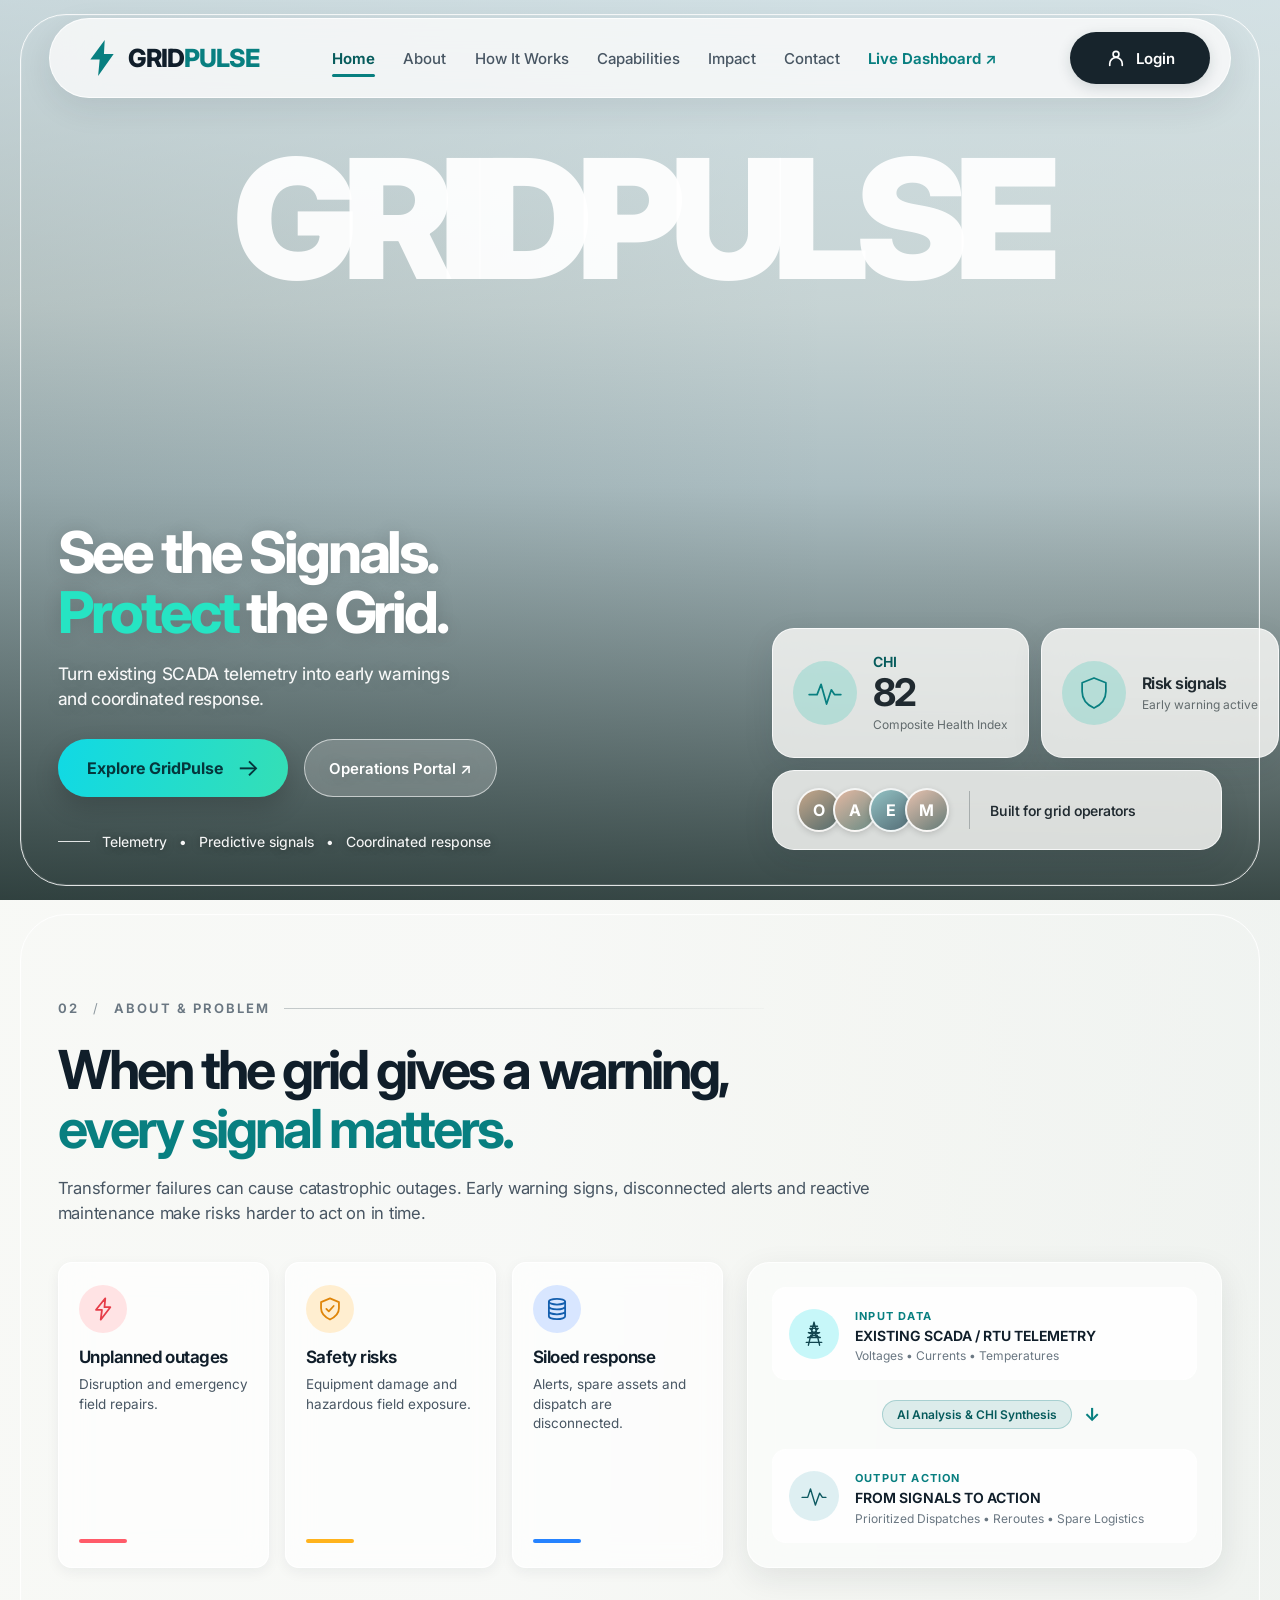
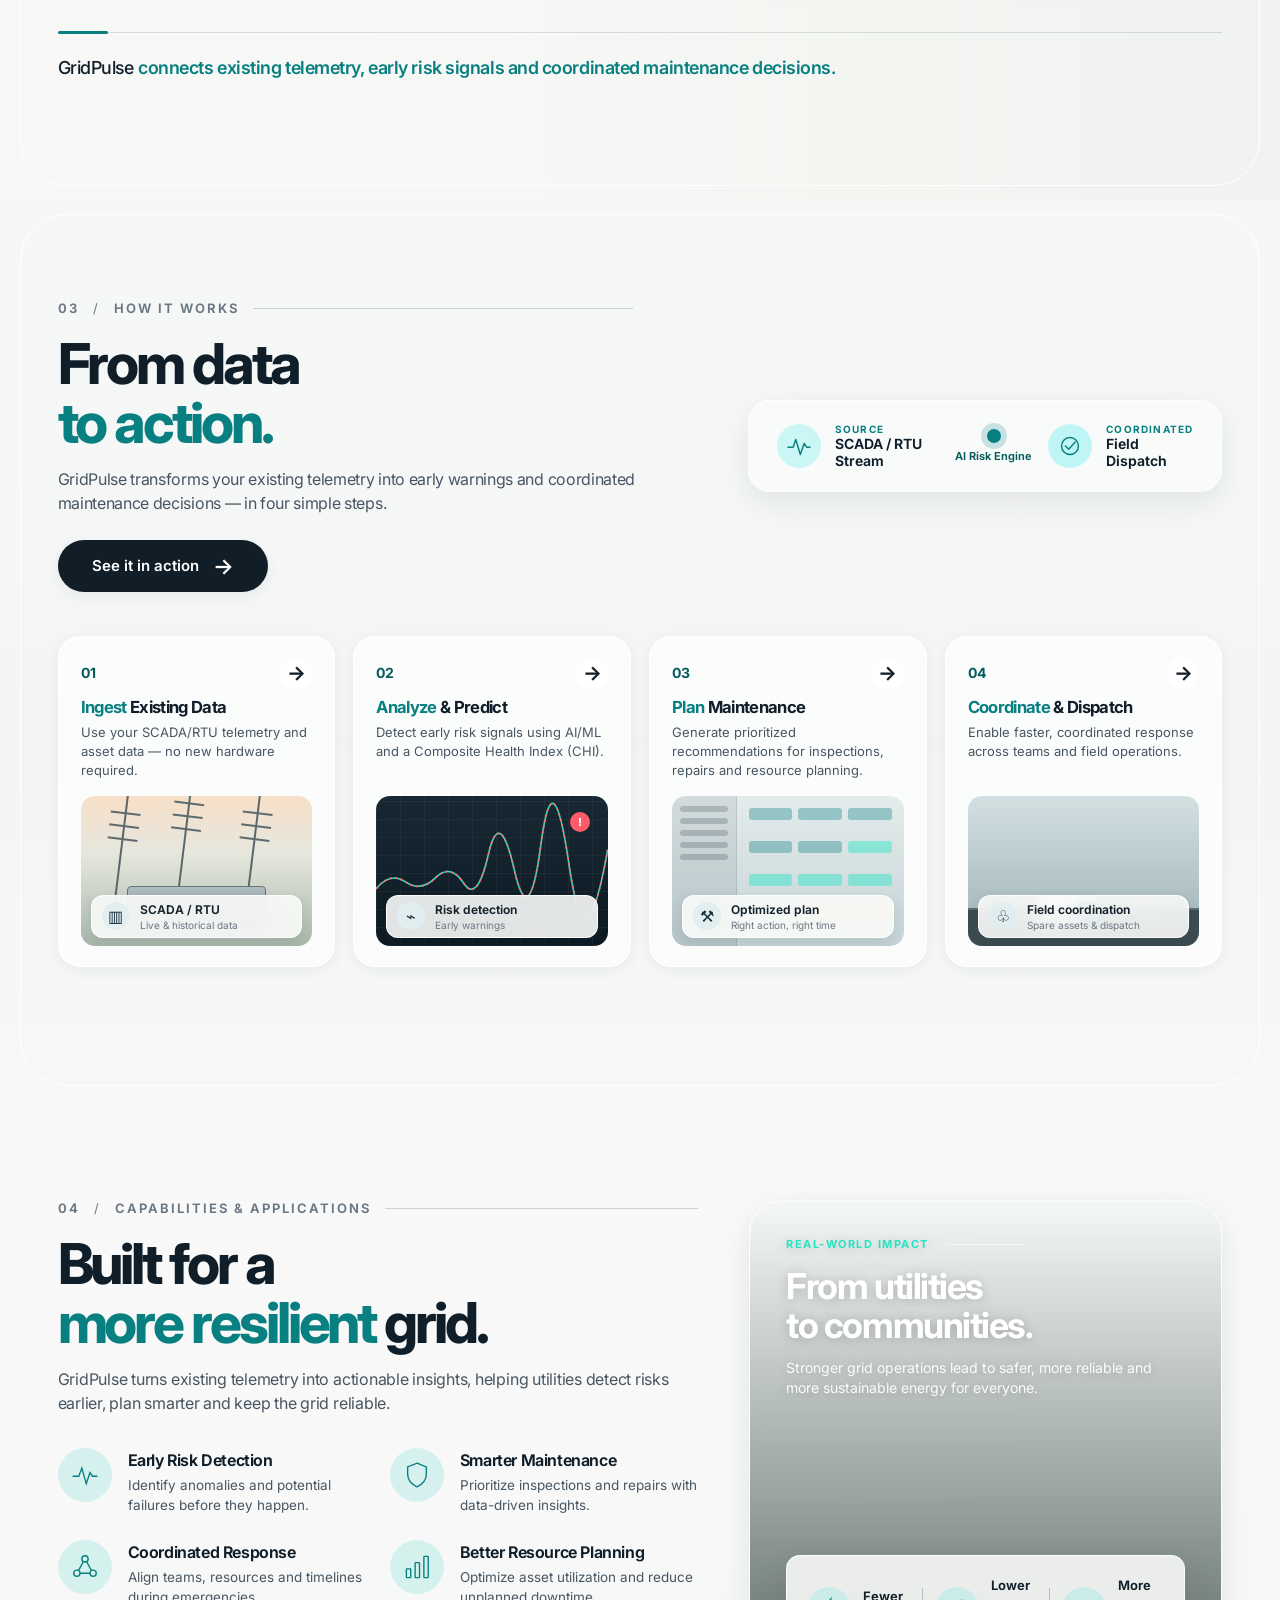
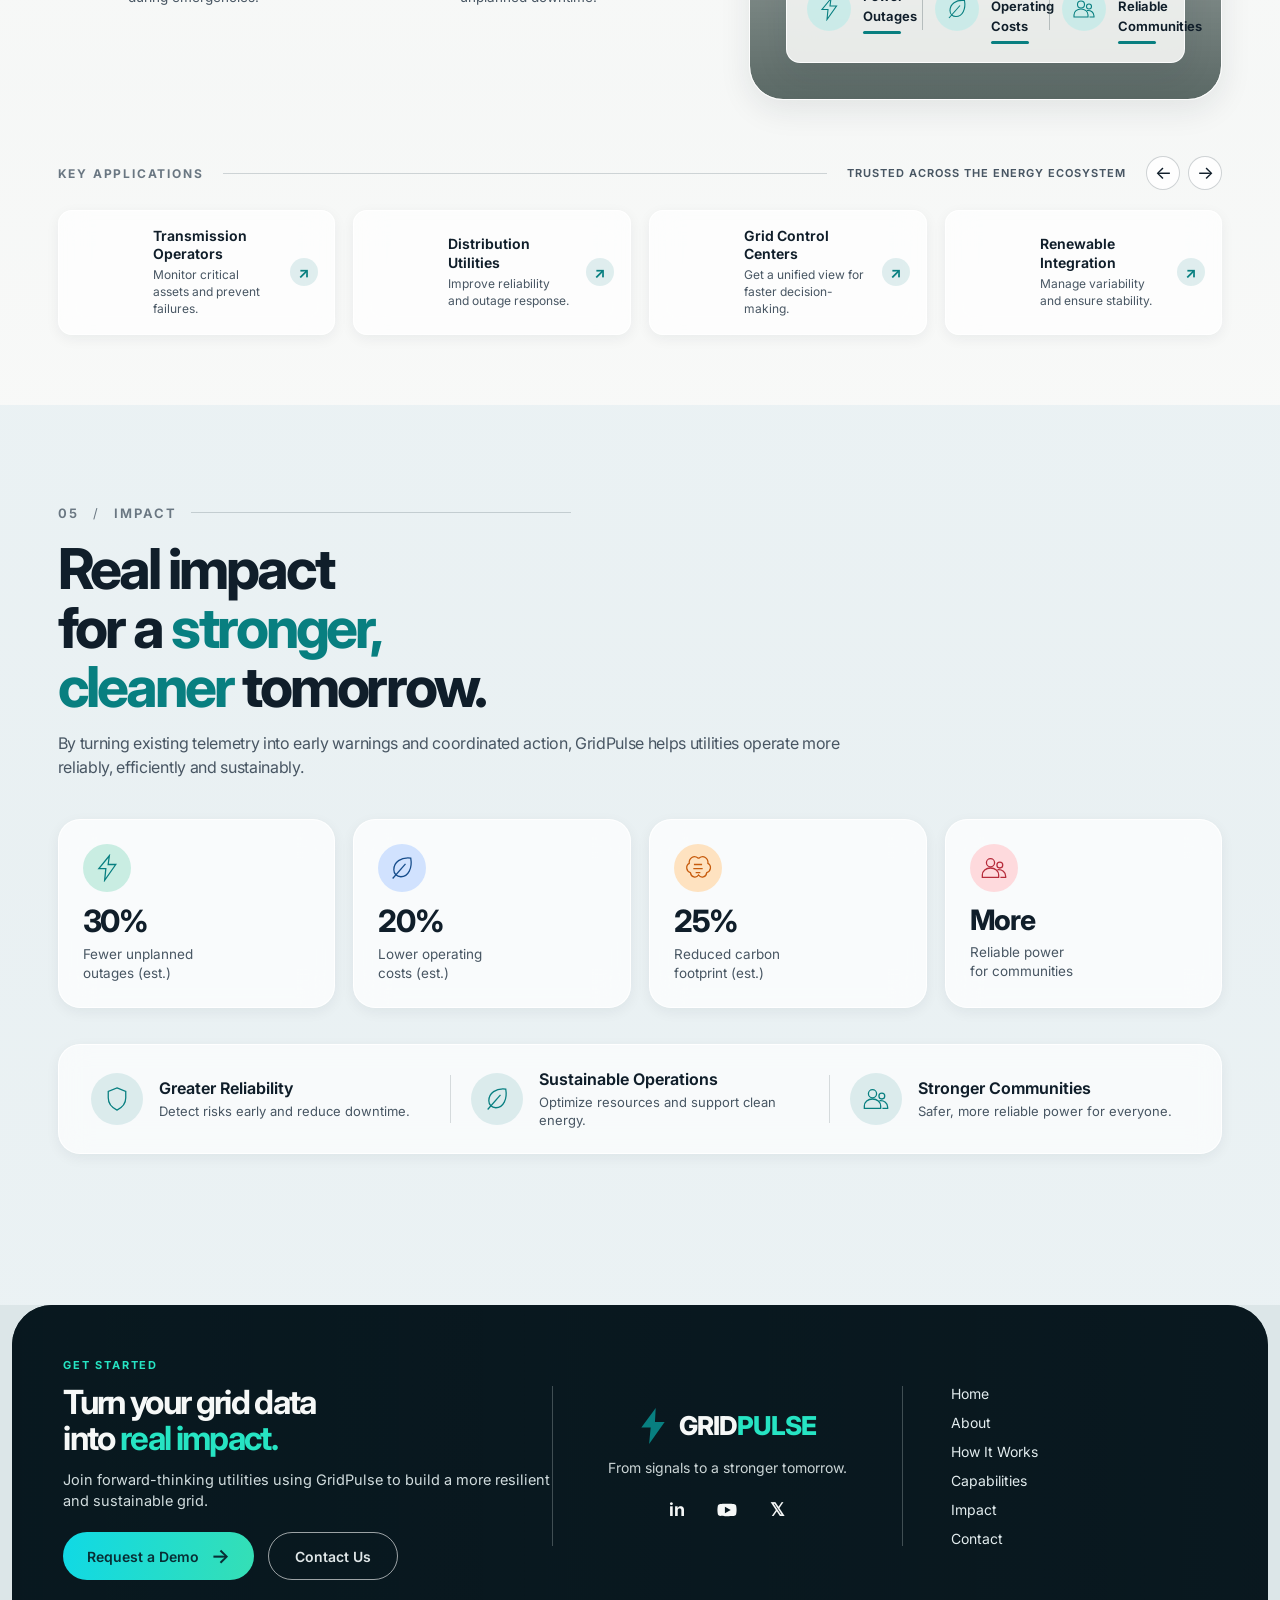
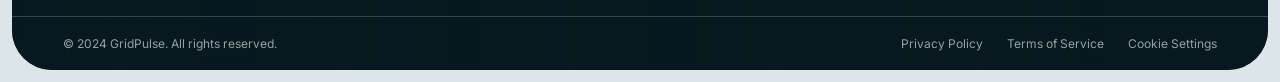
==== commit dc9e0248: "Refactor layout alignment across all sections, separate login into standalone login.html" ====
--- a/index.html
+++ b/index.html
@@ -8,8 +8,7 @@
   <title>GridPulse — See the Signals. Protect the Grid.</title>
   <link rel="preconnect" href="https://fonts.googleapis.com">
   <link rel="preconnect" href="https://fonts.gstatic.com" crossorigin>
-  <link href="https://fonts.googleapis.com/css2?family=Inter:wght@300;400;450;500;550;600;650;700;750;800;900&display=swap"
-    rel="stylesheet">
+  <link href="https://fonts.googleapis.com/css2?family=Inter:wght@300;400;450;500;550;600;650;700;750;800;900&display=swap" rel="stylesheet">
   <link rel="stylesheet" href="style.css" />
 </head>
 
@@ -29,14 +28,14 @@
       <a href="#capabilities">Capabilities</a>
       <a href="#impact">Impact</a>
       <a href="#contact">Contact</a>
-      <a href="Dashboard/dashboard.html" style="color: #078c7b; font-weight: 700;">Live Dashboard ↗</a>
+      <a href="Dashboard/dashboard.html" class="nav-dash-link" style="color: #078c7b; font-weight: 700;">Live Dashboard ↗</a>
     </nav>
-    <a class="login-button" id="loginButton" href="Dashboard/dashboard.html">
+    <a class="login-button" id="loginButton" href="login.html" aria-label="Login to account">
       <svg viewBox="0 0 24 24" aria-hidden="true">
         <circle cx="12" cy="7.5" r="3.5" />
         <path d="M4.5 21v-2.1a7.5 7.5 0 0 1 15 0V21" />
       </svg>
-      <span>Dashboard</span>
+      <span>Login</span>
     </a>
     <button class="menu-button" id="menuButton" aria-label="Open navigation" aria-expanded="false" type="button">
       <span></span><span></span>
@@ -54,9 +53,16 @@
       <div class="hero-copy">
         <h1>See the Signals.<br><span>Protect</span> the Grid.</h1>
         <p>Turn existing SCADA telemetry into early warnings<br class="desktop-break"> and coordinated response.</p>
-        <a class="primary-cta" href="#about">Explore GridPulse <span class="arrow">→</span></a>
-        <div class="micro-line"><span class="line"></span><span>Telemetry</span><i>•</i><span>Predictive
-            signals</span><i>•</i><span>Coordinated response</span></div>
+        <div class="hero-actions">
+          <a class="primary-cta" href="#about">Explore GridPulse <span class="arrow">→</span></a>
+          <a class="secondary-cta" href="login.html">Operations Portal ↗</a>
+        </div>
+        <div class="micro-line">
+          <span class="line"></span>
+          <span>Telemetry</span><i>•</i>
+          <span>Predictive signals</span><i>•</i>
+          <span>Coordinated response</span>
+        </div>
       </div>
 
       <aside class="floating-ui" aria-label="GridPulse demo status">
@@ -67,7 +73,11 @@
                 <path d="M4 26h10l5-13 7 25 6-18 4 6h8" />
               </svg>
             </div>
-            <div class="chi-copy"><span class="eyebrow">CHI</span><strong>82</strong><small>Demo status</small></div>
+            <div class="chi-copy">
+              <span class="eyebrow">CHI</span>
+              <strong>82</strong>
+              <small>Composite Health Index</small>
+            </div>
           </article>
           <article class="glass-card risk-card">
             <div class="round-icon shield-icon">
@@ -75,13 +85,18 @@
                 <path d="M24 5 39 11v11c0 10-6.5 17-15 21C15.5 39 9 32 9 22V11L24 5Z" />
               </svg>
             </div>
-            <div><strong class="risk-title">Risk signals</strong><small>Early warning</small></div>
+            <div>
+              <strong class="risk-title">Risk signals</strong>
+              <small>Early warning active</small>
+            </div>
           </article>
         </div>
         <article class="glass-card operator-card">
           <div class="avatars" aria-label="Grid operations team">
-            <span class="avatar avatar-one">O</span><span class="avatar avatar-two">A</span><span
-              class="avatar avatar-three">E</span><span class="avatar avatar-four">M</span>
+            <span class="avatar avatar-one">O</span>
+            <span class="avatar avatar-two">A</span>
+            <span class="avatar avatar-three">E</span>
+            <span class="avatar avatar-four">M</span>
           </div>
           <span class="operator-divider"></span>
           <span class="operator-label">Built for grid operators</span>
@@ -96,157 +111,165 @@
     <div class="mist" aria-hidden="true"></div>
     <div class="edge-frame" aria-hidden="true"></div>
 
-    <div class="content">
+    <div class="about-container">
       <div class="section-kicker">
         <span>02</span><span class="slash">/</span><span>ABOUT &amp; PROBLEM</span>
         <span class="kicker-rule"></span>
       </div>
 
-      <h1>When the grid gives<br>a warning,<br><span>every signal matters.</span></h1>
-
-      <p class="intro">
-        Transformer failures can be costly. Early warning signs,<br class="desktop">
-        disconnected alerts and reactive maintenance make<br class="desktop">
-        risks harder to act on in time.
-      </p>
-
-      <div class="problem-cards">
-        <article class="problem-card outage">
-          <div class="card-icon">
-            <svg viewBox="0 0 32 32" aria-hidden="true"><path d="M18.8 2.8 7.4 17h7.3l-1.5 12.2L25 13.8h-7.2l1-11Z"/></svg>
-          </div>
-          <h2>Unplanned outages</h2>
-          <p>Disruption and<br>emergency repairs.</p>
-          <span class="card-accent"></span>
-        </article>
-        <article class="problem-card safety">
-          <div class="card-icon">
-            <svg viewBox="0 0 32 32" aria-hidden="true"><path d="M16 3 27 7.5v7.7c0 6.3-4.7 10.8-11 13.8C9.7 26 5 21.5 5 15.2V7.5L16 3Z"/><path d="m11.5 15.8 3 3 6-6.5"/></svg>
-          </div>
-          <h2>Safety risks</h2>
-          <p>Equipment damage<br>and field exposure.</p>
-          <span class="card-accent"></span>
-        </article>
-        <article class="problem-card response">
-          <div class="card-icon">
-            <svg viewBox="0 0 32 32" aria-hidden="true"><ellipse cx="16" cy="7" rx="10" ry="3.5"/><path d="M6 7v6c0 2 4.5 3.5 10 3.5S26 15 26 13V7M6 13v6c0 2 4.5 3.5 10 3.5S26 21 26 19v-6M6 19v6c0 2 4.5 3.5 10 3.5S26 27 26 25v-6"/></svg>
-          </div>
-          <h2>Siloed response</h2>
-          <p>Alerts, spare assets<br>and dispatch can be<br class="card-break"> disconnected.</p>
-          <span class="card-accent"></span>
-        </article>
+      <div class="about-header-block">
+        <h1>When the grid gives a warning,<br><span>every signal matters.</span></h1>
+        <p class="intro">
+          Transformer failures can cause catastrophic outages. Early warning signs, disconnected alerts and reactive maintenance make risks harder to act on in time.
+        </p>
+      </div>
+
+      <div class="about-main-row">
+        <div class="problem-cards">
+          <article class="problem-card outage">
+            <div class="card-icon">
+              <svg viewBox="0 0 32 32" aria-hidden="true"><path d="M18.8 2.8 7.4 17h7.3l-1.5 12.2L25 13.8h-7.2l1-11Z"/></svg>
+            </div>
+            <h2>Unplanned outages</h2>
+            <p>Disruption and emergency field repairs.</p>
+            <span class="card-accent"></span>
+          </article>
+          <article class="problem-card safety">
+            <div class="card-icon">
+              <svg viewBox="0 0 32 32" aria-hidden="true"><path d="M16 3 27 7.5v7.7c0 6.3-4.7 10.8-11 13.8C9.7 26 5 21.5 5 15.2V7.5L16 3Z"/><path d="m11.5 15.8 3 3 6-6.5"/></svg>
+            </div>
+            <h2>Safety risks</h2>
+            <p>Equipment damage and hazardous field exposure.</p>
+            <span class="card-accent"></span>
+          </article>
+          <article class="problem-card response">
+            <div class="card-icon">
+              <svg viewBox="0 0 32 32" aria-hidden="true"><ellipse cx="16" cy="7" rx="10" ry="3.5"/><path d="M6 7v6c0 2 4.5 3.5 10 3.5S26 15 26 13V7M6 13v6c0 2 4.5 3.5 10 3.5S26 21 26 19v-6M6 19v6c0 2 4.5 3.5 10 3.5S26 27 26 25v-6"/></svg>
+            </div>
+            <h2>Siloed response</h2>
+            <p>Alerts, spare assets and dispatch are disconnected.</p>
+            <span class="card-accent"></span>
+          </article>
+        </div>
+
+        <div class="about-flow-card" aria-label="GridPulse signal flow">
+          <div class="flow-step-box source-box">
+            <div class="flow-icon tower-icon">
+              <svg viewBox="0 0 40 40" aria-hidden="true"><path d="M20 3 12 36M20 3l8 33M14 12h12M12.5 18h15M11 25h18M9 32h22M15 9l10 0M12 18l16 7M28 18l-16 7M14 12l12 13M26 12 14 25"/></svg>
+            </div>
+            <div>
+              <span class="flow-tag">INPUT DATA</span>
+              <strong>EXISTING SCADA / RTU TELEMETRY</strong>
+              <small>Voltages • Currents • Temperatures</small>
+            </div>
+          </div>
+
+          <div class="flow-arrow-indicator" aria-hidden="true">
+            <div class="flow-track-line"></div>
+            <div class="flow-pulse-badge">AI Analysis &amp; CHI Synthesis</div>
+            <div class="flow-arrow-head">↓</div>
+          </div>
+
+          <div class="flow-step-box action-box">
+            <div class="flow-icon signal-icon">
+              <svg viewBox="0 0 40 40" aria-hidden="true"><path d="M3 22h8l4-12 7 23 6-17 4 6h5"/></svg>
+            </div>
+            <div>
+              <span class="flow-tag">OUTPUT ACTION</span>
+              <strong>FROM SIGNALS TO ACTION</strong>
+              <small>Prioritized Dispatches • Reroutes • Spare Logistics</small>
+            </div>
+          </div>
+        </div>
       </div>
 
       <div class="bottom-statement">
         <span class="statement-rule"></span>
-        <p>GridPulse <span>connects telemetry, early risk signals and coordinated decisions.</span></p>
-      </div>
-    </div>
-
-    <div class="flow-diagram" aria-label="GridPulse signal flow">
-      <div class="flow-card source">
-        <div class="flow-icon tower-icon">
-          <svg viewBox="0 0 40 40" aria-hidden="true"><path d="M20 3 12 36M20 3l8 33M14 12h12M12.5 18h15M11 25h18M9 32h22M15 9l10 0M12 18l16 7M28 18l-16 7M14 12l12 13M26 12 14 25"/></svg>
-        </div>
-        <strong>EXISTING<br>SCADA / RTU DATA</strong>
-      </div>
-      <svg class="connector connector-one" viewBox="0 0 160 100" aria-hidden="true"><path d="M0 0v34h36v32h124" /><circle cx="0" cy="34" r="4.5"/><circle cx="36" cy="66" r="4.5"/></svg>
-      <svg class="connector connector-two" viewBox="0 0 130 100" aria-hidden="true"><path d="M0 100V55h35V25h95"/><circle cx="0" cy="55" r="4.5"/></svg>
-      <div class="flow-card action">
-        <div class="flow-icon signal-icon">
-          <svg viewBox="0 0 40 40" aria-hidden="true"><path d="M3 22h8l4-12 7 23 6-17 4 6h5"/></svg>
-        </div>
-        <strong>FROM SIGNALS<br>TO ACTION</strong>
+        <p>GridPulse <span>connects existing telemetry, early risk signals and coordinated maintenance decisions.</span></p>
       </div>
     </div>
   </section>
 
   <!-- Section 03: How It Works -->
-  <section class="page how-page" id="how">
+  <section class="how-page" id="how">
     <div class="scene-bg" aria-hidden="true"></div>
     <div class="soft-wash" aria-hidden="true"></div>
     <div class="page-frame" aria-hidden="true"></div>
 
-    <div class="intro">
-      <div class="section-label"><span>03</span><b>/</b><span>HOW IT WORKS</span><i></i></div>
-      <h1>From data<br><span>to action.</span></h1>
-      <p>GridPulse transforms your existing<br class="desktop"> telemetry into early warnings and<br class="desktop"> coordinated maintenance decisions<br class="desktop"> — in four simple steps.</p>
-      <a class="action-button" href="#steps">See it in action <span>→</span></a>
-    </div>
-
-    <div class="signal-flow" aria-label="GridPulse workflow overview">
-      <div class="flow-label input-label">
-        <span class="flow-icon"><svg viewBox="0 0 40 40" aria-hidden="true"><path d="M3 22h8l4-12 7 23 6-17 4 6h5"/></svg></span>
-        <strong>Existing<br>SCADA / RTU Data</strong>
-      </div>
-      <div class="flow-label output-label">
-        <span class="flow-icon check-icon"><svg viewBox="0 0 40 40" aria-hidden="true"><circle cx="20" cy="20" r="13"/><path d="m13 20 5 5 10-11"/></svg></span>
-        <strong>Coordinated<br>Maintenance Response</strong>
-      </div>
-      <svg class="flow-line" viewBox="0 0 800 300" preserveAspectRatio="none" aria-hidden="true">
-        <path class="line-glow" d="M90 70 C150 35 170 115 220 115 S300 165 365 160 S465 210 525 180 S650 210 730 205"/>
-        <path class="line-main" d="M90 70 C150 35 170 115 220 115 S300 165 365 160 S465 210 525 180 S650 210 730 205"/>
-        <circle cx="90" cy="70" r="4"/><circle cx="220" cy="115" r="4"/><circle cx="365" cy="160" r="4"/><circle cx="525" cy="180" r="4"/><circle cx="730" cy="205" r="4"/>
-      </svg>
-      <div class="scene-item substation" aria-hidden="true">
-        <div class="tower-mini"><i></i><b></b><em></em></div>
-        <div class="transformer"><span></span><span></span><span></span><i></i></div>
-        <div class="tiny-tree"></div>
-      </div>
-      <div class="platform platform-one" aria-hidden="true">
-        <div class="monitor monitor-graph"><div class="monitor-top"></div><svg viewBox="0 0 180 75"><path d="M2 62 L18 51 32 56 48 31 60 40 75 18 88 37 101 29 118 11 131 25 147 19 162 4 178 9" /></svg><span class="alert-triangle">!</span></div>
-        <div class="monitor-base"></div>
-      </div>
-      <div class="platform platform-two" aria-hidden="true">
-        <div class="brain-tile"><svg viewBox="0 0 40 40"><path d="M20 7c-5-5-11 0-9 5-6 1-7 9-2 12-3 6 2 10 7 8l4-4V7Zm0 0c5-5 11 0 9 5 6 1 7 9 2 12 3 6-2 10-7 8l-4-4M13 15l5 4-4 5m13-9-5 4 4 5M20 8v20"/></svg></div>
-        <div class="monitor monitor-risk"><div class="monitor-top"></div><div class="radar"><i></i><b></b></div><span class="radar-dot"></span></div>
-        <div class="monitor-base"></div>
-      </div>
-      <div class="platform platform-three" aria-hidden="true">
-        <div class="tool-tile"><svg viewBox="0 0 40 40"><path d="M24 5a10 10 0 0 0-11 13L4 27l8 8 9-9a10 10 0 0 0 13-11l-7 7-6-6 7-7Z"/></svg></div>
-        <div class="monitor monitor-plan"><div class="plan-head"></div><div class="plan-row"><i></i><b></b></div><div class="plan-row"><i></i><b></b></div><div class="plan-row"><i></i><b></b></div><div class="plan-row"><i></i><b></b></div></div>
-        <div class="monitor-base"></div>
-      </div>
-      <div class="service-truck" aria-hidden="true"><div class="truck-cab"></div><div class="truck-box"></div><div class="truck-wheel wheel-a"></div><div class="truck-wheel wheel-b"></div><div class="truck-wheel wheel-c"></div></div>
-    </div>
-
-    <div class="steps" id="steps" aria-label="Four GridPulse workflow steps">
-      <article class="step-card" tabindex="0" data-detail="Use existing SCADA/RTU telemetry and asset data — no new sensors required.">
-        <div class="step-top"><span>01</span><button aria-label="Read about ingest existing data" type="button">→</button></div>
-        <h2><span>Ingest</span> Existing Data</h2>
-        <p>Use your SCADA/RTU telemetry<br class="wide"> and asset data — no new sensors<br class="wide"> required.</p>
-        <div class="thumbnail thumb-substation" role="img" aria-label="Illustration of a power substation">
-          <div class="thumb-poles"><i></i><i></i><i></i></div><div class="thumb-transformer"></div>
-          <div class="thumb-caption"><span class="mini-symbol">▥</span><span><b>SCADA / RTU</b><small>Live &amp; historical data</small></span></div>
-        </div>
-      </article>
-      <article class="step-card" tabindex="0" data-detail="Analyze telemetry with AI/ML to identify early risk signals and calculate a Composite Health Index.">
-        <div class="step-top"><span>02</span><button aria-label="Read about analyze and predict" type="button">→</button></div>
-        <h2><span>Analyze</span> &amp; Predict</h2>
-        <p>Detect early risk signals using<br class="wide"> AI/ML and a Composite<br class="wide"> Health Index (CHI).</p>
-        <div class="thumbnail thumb-chart" role="img" aria-label="Risk detection analytics dashboard">
-          <div class="chart-grid"></div><svg viewBox="0 0 330 115"><path class="chart-line" d="M0 83 Q20 58 42 73 T85 67 T125 75 T160 34 T197 56 T235 19 T275 49 T330 27"/><path class="chart-alert" d="M0 83 Q20 58 42 73 T85 67 T125 75 T160 34 T197 56 T235 19 T275 49 T330 27"/></svg><span class="chart-warning">!</span>
-          <div class="thumb-caption"><span class="mini-symbol">⌁</span><span><b>Risk detection</b><small>Early warnings</small></span></div>
-        </div>
-      </article>
-      <article class="step-card" tabindex="0" data-detail="Turn risk signals into prioritized inspections, repairs and resource planning recommendations.">
-        <div class="step-top"><span>03</span><button aria-label="Read about plan maintenance" type="button">→</button></div>
-        <h2><span>Plan</span> Maintenance</h2>
-        <p>Generate prioritized recommendations<br class="wide"> for inspections, repairs and resource<br class="wide"> planning.</p>
-        <div class="thumbnail thumb-planner" role="img" aria-label="Maintenance scheduling interface">
-          <div class="planner-sidebar"><i></i><i></i><i></i><i></i><i></i></div><div class="planner-grid"><i></i><i></i><i></i><i></i><i></i><b></b><b></b><b></b><b></b><b></b><em></em><em></em></div>
-          <div class="thumb-caption"><span class="mini-symbol">⚒</span><span><b>Optimized plan</b><small>Right action, right time</small></span></div>
-        </div>
-      </article>
-      <article class="step-card" tabindex="0" data-detail="Coordinate teams, spare assets and dispatch for a faster response across field operations.">
-        <div class="step-top"><span>04</span><button aria-label="Read about coordinate and dispatch" type="button">→</button></div>
-        <h2><span>Coordinate</span> &amp; Dispatch</h2>
-        <p>Enable faster, coordinated response<br class="wide"> across teams and field operations.</p>
-        <div class="thumbnail thumb-truck" role="img" aria-label="Utility maintenance truck on the road">
-          <div class="road"></div><div class="truck-small"><i></i><b></b><em></em></div><div class="pylon"><i></i><b></b></div>
-          <div class="thumb-caption"><span class="mini-symbol">♧</span><span><b>Field coordination</b><small>Spare assets &amp; dispatch</small></span></div>
-        </div>
-      </article>
+    <div class="how-container">
+      <div class="how-header-row">
+        <div class="intro">
+          <div class="section-label"><span>03</span><b>/</b><span>HOW IT WORKS</span><i></i></div>
+          <h1>From data<br><span>to action.</span></h1>
+          <p>GridPulse transforms your existing telemetry into early warnings and coordinated maintenance decisions — in four simple steps.</p>
+          <a class="action-button" href="#steps">See it in action <span>→</span></a>
+        </div>
+
+        <div class="signal-flow-banner" aria-label="GridPulse workflow overview">
+          <div class="flow-label input-label">
+            <span class="flow-icon"><svg viewBox="0 0 40 40" aria-hidden="true"><path d="M3 22h8l4-12 7 23 6-17 4 6h5"/></svg></span>
+            <div>
+              <small>SOURCE</small>
+              <strong>SCADA / RTU Stream</strong>
+            </div>
+          </div>
+
+          <div class="flow-mid-pulse">
+            <div class="pulse-ring"></div>
+            <span class="pulse-text">AI Risk Engine</span>
+          </div>
+
+          <div class="flow-label output-label">
+            <span class="flow-icon check-icon"><svg viewBox="0 0 40 40" aria-hidden="true"><circle cx="20" cy="20" r="13"/><path d="m13 20 5 5 10-11"/></svg></span>
+            <div>
+              <small>COORDINATED</small>
+              <strong>Field Dispatch</strong>
+            </div>
+          </div>
+        </div>
+      </div>
+
+      <div class="steps" id="steps" aria-label="Four GridPulse workflow steps">
+        <article class="step-card" tabindex="0" data-detail="Use existing SCADA/RTU telemetry and asset data — no new sensors required.">
+          <div class="step-top"><span>01</span><button aria-label="Read about ingest existing data" type="button">→</button></div>
+          <h2><span>Ingest</span> Existing Data</h2>
+          <p>Use your SCADA/RTU telemetry and asset data — no new hardware required.</p>
+          <div class="thumbnail thumb-substation" role="img" aria-label="Illustration of a power substation">
+            <div class="thumb-poles"><i></i><i></i><i></i></div><div class="thumb-transformer"></div>
+            <div class="thumb-caption"><span class="mini-symbol">▥</span><span><b>SCADA / RTU</b><small>Live &amp; historical data</small></span></div>
+          </div>
+        </article>
+
+        <article class="step-card" tabindex="0" data-detail="Analyze telemetry with AI/ML to identify early risk signals and calculate a Composite Health Index.">
+          <div class="step-top"><span>02</span><button aria-label="Read about analyze and predict" type="button">→</button></div>
+          <h2><span>Analyze</span> &amp; Predict</h2>
+          <p>Detect early risk signals using AI/ML and a Composite Health Index (CHI).</p>
+          <div class="thumbnail thumb-chart" role="img" aria-label="Risk detection analytics dashboard">
+            <div class="chart-grid"></div><svg viewBox="0 0 330 115"><path class="chart-line" d="M0 83 Q20 58 42 73 T85 67 T125 75 T160 34 T197 56 T235 19 T275 49 T330 27"/><path class="chart-alert" d="M0 83 Q20 58 42 73 T85 67 T125 75 T160 34 T197 56 T235 19 T275 49 T330 27"/></svg><span class="chart-warning">!</span>
+            <div class="thumb-caption"><span class="mini-symbol">⌁</span><span><b>Risk detection</b><small>Early warnings</small></span></div>
+          </div>
+        </article>
+
+        <article class="step-card" tabindex="0" data-detail="Turn risk signals into prioritized inspections, repairs and resource planning recommendations.">
+          <div class="step-top"><span>03</span><button aria-label="Read about plan maintenance" type="button">→</button></div>
+          <h2><span>Plan</span> Maintenance</h2>
+          <p>Generate prioritized recommendations for inspections, repairs and resource planning.</p>
+          <div class="thumbnail thumb-planner" role="img" aria-label="Maintenance scheduling interface">
+            <div class="planner-sidebar"><i></i><i></i><i></i><i></i><i></i></div><div class="planner-grid"><i></i><i></i><i></i><i></i><i></i><b></b><b></b><b></b><b></b><b></b><em></em><em></em></div>
+            <div class="thumb-caption"><span class="mini-symbol">⚒</span><span><b>Optimized plan</b><small>Right action, right time</small></span></div>
+          </div>
+        </article>
+
+        <article class="step-card" tabindex="0" data-detail="Coordinate teams, spare assets and dispatch for a faster response across field operations.">
+          <div class="step-top"><span>04</span><button aria-label="Read about coordinate and dispatch" type="button">→</button></div>
+          <h2><span>Coordinate</span> &amp; Dispatch</h2>
+          <p>Enable faster, coordinated response across teams and field operations.</p>
+          <div class="thumbnail thumb-truck" role="img" aria-label="Utility maintenance truck on the road">
+            <div class="road"></div><div class="truck-small"><i></i><b></b><em></em></div><div class="pylon"><i></i><b></b></div>
+            <div class="thumb-caption"><span class="mini-symbol">♧</span><span><b>Field coordination</b><small>Spare assets &amp; dispatch</small></span></div>
+          </div>
+        </article>
+      </div>
     </div>
   </section>
 
@@ -255,91 +278,93 @@
     <div class="background-landscape" aria-hidden="true"></div>
     <div class="background-mist" aria-hidden="true"></div>
 
-    <div class="main-content">
-      <div class="left-content">
-        <div class="section-label"><span>04</span><b>/</b><span>CAPABILITIES &amp; APPLICATIONS</span><i></i></div>
-        <h1>Built for a<br><span>more resilient</span> grid.</h1>
-        <p class="lead">GridPulse turns existing telemetry into actionable<br class="desktop"> insights, helping utilities detect risks earlier, plan smarter<br class="desktop"> and keep the grid reliable.</p>
-
-        <div class="features">
-          <article class="feature">
-            <div class="feature-icon pulse"><svg viewBox="0 0 48 48" aria-hidden="true"><path d="M4 26h10l5-13 7 25 6-18 4 6h8"/></svg></div>
-            <div><h2>Early Risk Detection</h2><p>Identify anomalies and<br>potential failures before<br>they happen.</p></div>
-          </article>
-          <article class="feature">
-            <div class="feature-icon shield"><svg viewBox="0 0 48 48" aria-hidden="true"><path d="M24 5 39 11v11c0 10-6.5 17-15 21C15.5 39 9 32 9 22V11L24 5Z"/></svg></div>
-            <div><h2>Smarter Maintenance</h2><p>Prioritize inspections<br>and repairs with<br>data-driven insights.</p></div>
-          </article>
-          <article class="feature">
-            <div class="feature-icon network"><svg viewBox="0 0 48 48" aria-hidden="true"><circle cx="24" cy="11" r="5"/><circle cx="11" cy="34" r="5"/><circle cx="37" cy="34" r="5"/><path d="m21 16-7 13m13-13 7 13M16 34h16"/></svg></div>
-            <div><h2>Coordinated Response</h2><p>Align teams, resources<br>and timelines during<br>emergencies.</p></div>
-          </article>
-          <article class="feature">
-            <div class="feature-icon bars"><svg viewBox="0 0 48 48" aria-hidden="true"><rect x="7" y="27" width="7" height="14" rx="1"/><rect x="21" y="17" width="7" height="24" rx="1"/><rect x="35" y="7" width="7" height="34" rx="1"/></svg></div>
-            <div><h2>Better Resource Planning</h2><p>Optimize asset utilization<br>and reduce unplanned<br>downtime.</p></div>
-          </article>
-        </div>
-      </div>
-
-      <aside class="impact-panel" aria-label="Real-world impact">
-        <div class="impact-photo" aria-hidden="true"></div>
-        <div class="impact-shade" aria-hidden="true"></div>
-        <div class="impact-heading">
-          <div class="impact-kicker">REAL-WORLD IMPACT <span></span></div>
-          <h2>From utilities<br>to communities.</h2>
-          <p>Stronger grid operations lead to safer,<br>more reliable and more sustainable<br>energy for everyone.</p>
-        </div>
-        <div class="impact-stats">
-          <div class="impact-stat">
-            <div class="stat-icon"><svg viewBox="0 0 48 48"><path d="M28 3 10 25h12l-2 20 19-27H26l2-15Z"/></svg></div>
-            <div><b>Fewer<br>Outages</b><i></i></div>
-          </div>
-          <span class="stat-divider"></span>
-          <div class="impact-stat">
-            <div class="stat-icon"><svg viewBox="0 0 48 48"><path d="M39 7C22 5 10 14 10 27c0 7 5 12 12 12C35 39 42 24 39 7Z"/><path d="M8 42 30 17"/></svg></div>
-            <div><b>Lower<br>Operating Costs</b><i></i></div>
-          </div>
-          <span class="stat-divider"></span>
-          <div class="impact-stat">
-            <div class="stat-icon"><svg viewBox="0 0 48 48"><circle cx="18" cy="15" r="7"/><circle cx="34" cy="19" r="5"/><path d="M4 40v-4c0-7 6-12 14-12s14 5 14 12v4H4Zm26-13c8-1 14 4 14 11v2H35"/></svg></div>
-            <div><b>More Reliable<br>Communities</b><i></i></div>
-          </div>
-        </div>
-      </aside>
-    </div>
-
-    <div class="applications" aria-label="Key applications">
-      <div class="applications-heading">
-        <h2>KEY APPLICATIONS</h2>
-        <span class="heading-rule"></span>
-        <p>TRUSTED ACROSS THE ENERGY ECOSYSTEM</p>
-        <div class="carousel-controls">
-          <button id="prevApplications" type="button" aria-label="Previous applications">←</button>
-          <button id="nextApplications" type="button" aria-label="Next applications">→</button>
-        </div>
-      </div>
-
-      <div class="application-track" id="applicationTrack">
-        <article class="application-card">
-          <div class="application-image transmission" role="img" aria-label="Transmission towers across a landscape"><i></i><b></b></div>
-          <div class="application-copy"><h3>Transmission<br>Operators</h3><p>Monitor critical assets<br>and prevent failures.</p></div>
-          <button class="open-application" aria-label="Learn about Transmission Operators" data-title="Transmission Operators" data-detail="Monitor critical transmission assets and identify potential failures earlier." type="button">↗</button>
-        </article>
-        <article class="application-card">
-          <div class="application-image distribution" role="img" aria-label="Electrical distribution substation"><i></i><b></b></div>
-          <div class="application-copy"><h3>Distribution<br>Utilities</h3><p>Improve reliability<br>and outage response.</p></div>
-          <button class="open-application" aria-label="Learn about Distribution Utilities" data-title="Distribution Utilities" data-detail="Improve distribution reliability with clearer alerts and coordinated outage response." type="button">↗</button>
-        </article>
-        <article class="application-card">
-          <div class="application-image control" role="img" aria-label="Grid control center"><div class="control-screens"></div><div class="operator"></div></div>
-          <div class="application-copy"><h3>Grid Control<br>Centers</h3><p>Get a unified view for<br>faster decision-making.</p></div>
-          <button class="open-application" aria-label="Learn about Grid Control Centers" data-title="Grid Control Centers" data-detail="Bring telemetry and risk signals into a unified view for faster decisions." type="button">↗</button>
-        </article>
-        <article class="application-card">
-          <div class="application-image renewable" role="img" aria-label="Wind turbines and solar panels at sunset"><div class="sun"></div><i></i><b></b></div>
-          <div class="application-copy"><h3>Renewable<br>Integration</h3><p>Manage variability<br>and ensure stability.</p></div>
-          <button class="open-application" aria-label="Learn about Renewable Integration" data-title="Renewable Integration" data-detail="Manage changing renewable generation and support a more stable grid." type="button">↗</button>
-        </article>
+    <div class="capabilities-container">
+      <div class="main-content">
+        <div class="left-content">
+          <div class="section-label"><span>04</span><b>/</b><span>CAPABILITIES &amp; APPLICATIONS</span><i></i></div>
+          <h1>Built for a<br><span>more resilient</span> grid.</h1>
+          <p class="lead">GridPulse turns existing telemetry into actionable insights, helping utilities detect risks earlier, plan smarter and keep the grid reliable.</p>
+
+          <div class="features">
+            <article class="feature">
+              <div class="feature-icon pulse"><svg viewBox="0 0 48 48" aria-hidden="true"><path d="M4 26h10l5-13 7 25 6-18 4 6h8"/></svg></div>
+              <div><h2>Early Risk Detection</h2><p>Identify anomalies and potential failures before they happen.</p></div>
+            </article>
+            <article class="feature">
+              <div class="feature-icon shield"><svg viewBox="0 0 48 48" aria-hidden="true"><path d="M24 5 39 11v11c0 10-6.5 17-15 21C15.5 39 9 32 9 22V11L24 5Z"/></svg></div>
+              <div><h2>Smarter Maintenance</h2><p>Prioritize inspections and repairs with data-driven insights.</p></div>
+            </article>
+            <article class="feature">
+              <div class="feature-icon network"><svg viewBox="0 0 48 48" aria-hidden="true"><circle cx="24" cy="11" r="5"/><circle cx="11" cy="34" r="5"/><circle cx="37" cy="34" r="5"/><path d="m21 16-7 13m13-13 7 13M16 34h16"/></svg></div>
+              <div><h2>Coordinated Response</h2><p>Align teams, resources and timelines during emergencies.</p></div>
+            </article>
+            <article class="feature">
+              <div class="feature-icon bars"><svg viewBox="0 0 48 48" aria-hidden="true"><rect x="7" y="27" width="7" height="14" rx="1"/><rect x="21" y="17" width="7" height="24" rx="1"/><rect x="35" y="7" width="7" height="34" rx="1"/></svg></div>
+              <div><h2>Better Resource Planning</h2><p>Optimize asset utilization and reduce unplanned downtime.</p></div>
+            </article>
+          </div>
+        </div>
+
+        <aside class="impact-panel" aria-label="Real-world impact">
+          <div class="impact-photo" aria-hidden="true"></div>
+          <div class="impact-shade" aria-hidden="true"></div>
+          <div class="impact-heading">
+            <div class="impact-kicker">REAL-WORLD IMPACT <span></span></div>
+            <h2>From utilities<br>to communities.</h2>
+            <p>Stronger grid operations lead to safer, more reliable and more sustainable energy for everyone.</p>
+          </div>
+          <div class="impact-stats">
+            <div class="impact-stat">
+              <div class="stat-icon"><svg viewBox="0 0 48 48"><path d="M28 3 10 25h12l-2 20 19-27H26l2-15Z"/></svg></div>
+              <div><b>Fewer<br>Outages</b><i></i></div>
+            </div>
+            <span class="stat-divider"></span>
+            <div class="impact-stat">
+              <div class="stat-icon"><svg viewBox="0 0 48 48"><path d="M39 7C22 5 10 14 10 27c0 7 5 12 12 12C35 39 42 24 39 7Z"/><path d="M8 42 30 17"/></svg></div>
+              <div><b>Lower<br>Operating Costs</b><i></i></div>
+            </div>
+            <span class="stat-divider"></span>
+            <div class="impact-stat">
+              <div class="stat-icon"><svg viewBox="0 0 48 48"><circle cx="18" cy="15" r="7"/><circle cx="34" cy="19" r="5"/><path d="M4 40v-4c0-7 6-12 14-12s14 5 14 12v4H4Zm26-13c8-1 14 4 14 11v2H35"/></svg></div>
+              <div><b>More Reliable<br>Communities</b><i></i></div>
+            </div>
+          </div>
+        </aside>
+      </div>
+
+      <div class="applications" aria-label="Key applications">
+        <div class="applications-heading">
+          <h2>KEY APPLICATIONS</h2>
+          <span class="heading-rule"></span>
+          <p>TRUSTED ACROSS THE ENERGY ECOSYSTEM</p>
+          <div class="carousel-controls">
+            <button id="prevApplications" type="button" aria-label="Previous applications">←</button>
+            <button id="nextApplications" type="button" aria-label="Next applications">→</button>
+          </div>
+        </div>
+
+        <div class="application-track" id="applicationTrack">
+          <article class="application-card">
+            <div class="application-image transmission" role="img" aria-label="Transmission towers across a landscape"><i></i><b></b></div>
+            <div class="application-copy"><h3>Transmission<br>Operators</h3><p>Monitor critical assets and prevent failures.</p></div>
+            <button class="open-application" aria-label="Learn about Transmission Operators" data-title="Transmission Operators" data-detail="Monitor critical transmission assets and identify potential failures earlier." type="button">↗</button>
+          </article>
+          <article class="application-card">
+            <div class="application-image distribution" role="img" aria-label="Electrical distribution substation"><i></i><b></b></div>
+            <div class="application-copy"><h3>Distribution<br>Utilities</h3><p>Improve reliability and outage response.</p></div>
+            <button class="open-application" aria-label="Learn about Distribution Utilities" data-title="Distribution Utilities" data-detail="Improve distribution reliability with clearer alerts and coordinated outage response." type="button">↗</button>
+          </article>
+          <article class="application-card">
+            <div class="application-image control" role="img" aria-label="Grid control center"><div class="control-screens"></div><div class="operator"></div></div>
+            <div class="application-copy"><h3>Grid Control<br>Centers</h3><p>Get a unified view for faster decision-making.</p></div>
+            <button class="open-application" aria-label="Learn about Grid Control Centers" data-title="Grid Control Centers" data-detail="Bring telemetry and risk signals into a unified view for faster decisions." type="button">↗</button>
+          </article>
+          <article class="application-card">
+            <div class="application-image renewable" role="img" aria-label="Wind turbines and solar panels at sunset"><div class="sun"></div><i></i><b></b></div>
+            <div class="application-copy"><h3>Renewable<br>Integration</h3><p>Manage variability and ensure stability.</p></div>
+            <button class="open-application" aria-label="Learn about Renewable Integration" data-title="Renewable Integration" data-detail="Manage changing renewable generation and support a more stable grid." type="button">↗</button>
+          </article>
+        </div>
       </div>
     </div>
   </section>
@@ -349,11 +374,11 @@
     <div class="top-landscape" aria-hidden="true"></div>
     <div class="top-wash" aria-hidden="true"></div>
 
-    <div class="impact-content">
-      <div class="intro">
+    <div class="impact-container">
+      <div class="impact-header-block">
         <div class="section-label"><span>05</span><b>/</b><span>IMPACT</span><i></i></div>
         <h1>Real impact<br>for a <span>stronger,</span><br><span>cleaner</span> tomorrow.</h1>
-        <p>By turning existing telemetry into early warnings and<br class="desktop"> coordinated action, GridPulse helps utilities operate<br class="desktop"> more reliably, efficiently and sustainably.</p>
+        <p>By turning existing telemetry into early warnings and coordinated action, GridPulse helps utilities operate more reliably, efficiently and sustainably.</p>
       </div>
 
       <div class="metrics-grid" aria-label="Estimated GridPulse impact metrics">
@@ -375,115 +400,22 @@
         </article>
       </div>
 
-      <aside class="renewable-scene" aria-label="Renewable energy and transmission landscape">
-        <div class="wind-turbine"><i></i><b></b><em></em><span></span></div>
-        <div class="power-tower tower-large"><i></i><b></b><em></em></div>
-        <div class="power-tower tower-small"><i></i><b></b><em></em></div>
-        <div class="solar-array"><i></i><i></i><i></i><i></i></div>
-        <div class="scene-caption">
-          <div class="caption-icon"><svg viewBox="0 0 48 48"><rect x="7" y="27" width="7" height="14" rx="1"/><rect x="21" y="17" width="7" height="24" rx="1"/><rect x="35" y="7" width="7" height="34" rx="1"/></svg></div>
-          <p>A more resilient<br>grid for future<br>generations.</p>
-        </div>
-      </aside>
-
       <div class="benefits">
         <article class="benefit">
           <div class="benefit-icon"><svg viewBox="0 0 48 48"><path d="M24 5 39 11v11c0 10-6.5 17-15 21C15.5 39 9 32 9 22V11L24 5Z"/></svg></div>
-          <div><h2>Greater Reliability</h2><p>Detect risks early and<br>reduce downtime.</p></div>
+          <div><h2>Greater Reliability</h2><p>Detect risks early and reduce downtime.</p></div>
         </article>
         <span class="benefit-divider"></span>
         <article class="benefit">
           <div class="benefit-icon"><svg viewBox="0 0 48 48"><path d="M39 7C22 5 10 14 10 27c0 7 5 12 12 12C35 39 42 24 39 7Z"/><path d="M8 42 30 17"/></svg></div>
-          <div><h2>Sustainable Operations</h2><p>Optimize resources and<br>support clean energy.</p></div>
+          <div><h2>Sustainable Operations</h2><p>Optimize resources and support clean energy.</p></div>
         </article>
         <span class="benefit-divider"></span>
         <article class="benefit">
           <div class="benefit-icon"><svg viewBox="0 0 48 48"><circle cx="18" cy="15" r="7"/><circle cx="34" cy="19" r="5"/><path d="M4 40v-4c0-7 6-12 14-12s14 5 14 12v4H4Zm26-13c8-1 14 4 14 11v2H35"/></svg></div>
-          <div><h2>Stronger Communities</h2><p>Safer, more reliable<br>power for everyone.</p></div>
-        </article>
-      </div>
-    </div>
-  </section>
-
-  <!-- Section 06: Login Portal -->
-  <section class="login-page" id="login">
-    <div class="background-photo" aria-hidden="true"></div>
-    <div class="background-overlay" aria-hidden="true"></div>
-    <div class="page-frame" aria-hidden="true"></div>
-
-    <div class="hero-side" aria-label="GridPulse introduction">
-      <a class="brand" href="#home" aria-label="GridPulse">
-        <svg viewBox="0 0 36 48" aria-hidden="true"><path d="M21.5 1 3 26h12l-2 21L33 19H20.5L21.5 1Z"/></svg>
-        <span>GRID<span>PULSE</span></span>
-      </a>
-
-      <div class="hero-copy">
-        <p class="eyebrow">INTELLIGENT GRID OPERATIONS</p>
-        <h1>From signals<br>to a <span>stronger</span><br>tomorrow.</h1>
-        <p class="hero-description">GridPulse transforms existing SCADA telemetry<br class="desktop"> into early warnings and coordinated maintenance<br class="desktop"> decisions — for a more reliable and sustainable<br class="desktop"> energy future.</p>
-      </div>
-
-      <div class="hero-benefits">
-        <div class="hero-benefit">
-          <span class="benefit-icon"><svg viewBox="0 0 48 48"><path d="M24 5 39 11v11c0 10-6.5 17-15 21C15.5 39 9 32 9 22V11L24 5Z"/><path d="m16 23 6 6 11-13"/></svg></span>
-          <span>Safer<br>Grids</span>
-        </div>
-        <i class="benefit-divider"></i>
-        <div class="hero-benefit">
-          <span class="benefit-icon"><svg viewBox="0 0 48 48"><path d="M39 7C22 5 10 14 10 27c0 7 5 12 12 12C35 39 42 24 39 7Z"/><path d="M8 42 30 17"/></svg></span>
-          <span>Cleaner<br>Energy</span>
-        </div>
-        <i class="benefit-divider"></i>
-        <div class="hero-benefit">
-          <span class="benefit-icon"><svg viewBox="0 0 48 48"><rect x="7" y="27" width="7" height="14" rx="1"/><rect x="21" y="17" width="7" height="24" rx="1"/><rect x="35" y="7" width="7" height="34" rx="1"/></svg></span>
-          <span>More Reliable<br>Communities</span>
-        </div>
-      </div>
-    </div>
-
-    <div class="login-card" aria-labelledby="loginTitle">
-      <a href="#home" class="back-link" id="backLink"><span>←</span> Back to website</a>
-
-      <div class="form-heading">
-        <p class="eyebrow">WELCOME TO GRIDPULSE</p>
-        <h2 id="loginTitle">Login to your <span>account</span></h2>
-        <p>Access your dashboard to monitor, analyze and<br class="desktop"> manage your grid operations.</p>
-      </div>
-
-      <form id="loginForm" novalidate>
-        <label class="input-wrap">
-          <svg viewBox="0 0 24 24" aria-hidden="true"><rect x="2.5" y="4.5" width="19" height="15" rx="2"/><path d="m3.5 6 8.5 7 8.5-7"/></svg>
-          <input type="email" name="email" id="email" placeholder="Email address" autocomplete="email" required>
-        </label>
-        <label class="input-wrap password-wrap">
-          <svg viewBox="0 0 24 24" aria-hidden="true"><rect x="4" y="10" width="16" height="12" rx="2"/><path d="M8 10V7a4 4 0 0 1 8 0v3"/><path d="M12 14v4"/></svg>
-          <input type="password" name="password" id="password" placeholder="Password" autocomplete="current-password" required minlength="6">
-          <button class="toggle-password" id="togglePassword" type="button" aria-label="Show password">
-            <svg viewBox="0 0 24 24" aria-hidden="true"><path d="M2 12s3.5-6 10-6 10 6 10 6-3.5 6-10 6S2 12 2 12Z"/><circle cx="12" cy="12" r="3"/></svg>
-          </button>
-        </label>
-
-        <div class="form-options">
-          <label class="remember"><input type="checkbox" name="remember" id="remember"><span class="custom-checkbox"></span><span>Remember me</span></label>
-          <a href="#" id="forgotPassword">Forgot password?</a>
-        </div>
-
-        <button class="submit-button" type="submit">Login <span>→</span></button>
-      </form>
-
-      <div class="separator"><span></span><p>OR</p><span></span></div>
-
-      <div class="social-buttons">
-        <button type="button" class="social-button" id="googleLogin">
-          <span class="google-logo" aria-hidden="true">G</span> Continue with Google
-        </button>
-        <button type="button" class="social-button" id="microsoftLogin">
-          <span class="microsoft-logo" aria-hidden="true"><i></i><i></i><i></i><i></i></span> Continue with Microsoft
-        </button>
-      </div>
-
-      <p class="signup-text">Don’t have an account? <a href="#" id="signupLink">Sign up</a></p>
-      <p class="form-message" id="formMessage" role="status" aria-live="polite"></p>
+          <div><h2>Stronger Communities</h2><p>Safer, more reliable power for everyone.</p></div>
+        </article>
+      </div>
     </div>
   </section>
 
@@ -494,7 +426,7 @@
       <section class="footer-cta">
         <span class="footer-kicker">GET STARTED</span>
         <h2>Turn your grid data<br>into <span>real impact.</span></h2>
-        <p>Join forward-thinking utilities using GridPulse<br class="desktop"> to build a more resilient and sustainable grid.</p>
+        <p>Join forward-thinking utilities using GridPulse to build a more resilient and sustainable grid.</p>
         <div class="footer-buttons">
           <a class="demo-button" href="mailto:hello@gridpulse.example?subject=GridPulse%20Demo">Request a Demo <span>→</span></a>
           <a class="contact-button" href="mailto:hello@gridpulse.example">Contact Us</a>
--- a/style.css
+++ b/style.css
@@ -1,5 +1,6 @@
 /* ==========================================================================
-   GridPulse — Unified Design System & Section Styles
+   GridPulse — Unified Design System & Layout Architecture
+   Clean, beautifully aligned, modern, and fully responsive.
    ========================================================================== */
 
 * {
@@ -8,11 +9,25 @@
 
 :root {
   --ink: #101e2a;
+  --ink-secondary: #485663;
+  --ink-light: #6a7782;
   --teal: #087f80;
-  --mint: #26e4c3;
-  --muted: #687078;
-  --glass: rgba(250, 251, 248, 0.79);
-  --line: rgba(255, 255, 255, 0.7);
+  --teal-dark: #065b5c;
+  --teal-light: #26e4c3;
+  --mint: #35dfb5;
+  --accent-cyan: #10d9e5;
+  --bg-page: #dce6e8;
+  --bg-card: rgba(255, 255, 255, 0.72);
+  --glass: rgba(250, 251, 248, 0.82);
+  --glass-border: rgba(255, 255, 255, 0.75);
+  --border-light: rgba(18, 36, 45, 0.08);
+  --shadow-sm: 0 4px 14px rgba(18, 36, 45, 0.06);
+  --shadow-md: 0 10px 32px rgba(18, 36, 45, 0.09);
+  --shadow-lg: 0 20px 50px rgba(18, 36, 45, 0.14);
+  --radius-sm: 14px;
+  --radius-md: 22px;
+  --radius-lg: 34px;
+  --content-max-width: 1440px;
 }
 
 html {
@@ -22,10 +37,11 @@
 
 body {
   margin: 0;
-  background: #dce6e8;
+  background: var(--bg-page);
   color: var(--ink);
-  font-family: "Inter", -apple-system, BlinkMacSystemFont, "Segoe UI", sans-serif;
+  font-family: "Inter", -apple-system, BlinkMacSystemFont, "Segoe UI", Roboto, sans-serif;
   overflow-x: hidden;
+  -webkit-font-smoothing: antialiased;
 }
 
 button,
@@ -43,79 +59,94 @@
   text-decoration: none;
 }
 
-/* Ensure smooth section navigation offset for fixed header */
+/* Scroll Offset for Fixed Navbar */
 #home,
 #about,
 #how,
 #capabilities,
 #impact,
-#login,
 #contact,
 #steps {
-  scroll-margin-top: 105px;
+  scroll-margin-top: 110px;
+}
+
+/* Universal Section Container Alignment */
+.about-container,
+.how-container,
+.capabilities-container,
+.impact-container {
+  width: 100%;
+  max-width: var(--content-max-width);
+  margin: 0 auto;
+  padding: 100px clamp(20px, 4.5vw, 64px) 70px;
+  position: relative;
+  z-index: 2;
 }
 
 /* ==========================================================================
-   Global Navbar
+   Global Navigation Header
    ========================================================================== */
 
 .navbar {
   position: fixed;
-  z-index: 100;
-  top: 20px;
-  left: 3.8%;
-  right: 3.8%;
-  height: 84px;
-  border-radius: 34px;
-  background: rgba(250, 251, 250, 0.75);
+  z-index: 1000;
+  top: 18px;
+  left: clamp(16px, 3.8%, 56px);
+  right: clamp(16px, 3.8%, 56px);
+  max-width: var(--content-max-width);
+  margin: 0 auto;
+  height: 80px;
+  border-radius: 40px;
+  background: rgba(250, 251, 250, 0.82);
   backdrop-filter: blur(24px);
   -webkit-backdrop-filter: blur(24px);
-  border: 1px solid rgba(255, 255, 255, 0.7);
-  box-shadow: 0 10px 32px rgba(18, 36, 45, 0.08);
-  display: grid;
-  grid-template-columns: 1fr auto 1fr;
-  align-items: center;
-  padding: 0 22px 0 42px;
+  border: 1px solid var(--glass-border);
+  box-shadow: var(--shadow-md);
+  display: flex;
+  align-items: center;
+  justify-content: space-between;
+  padding: 0 20px 0 clamp(24px, 3vw, 40px);
   transition: background 0.3s, box-shadow 0.3s, transform 0.3s;
 }
 
 .navbar.scrolled {
-  background: rgba(250, 251, 250, 0.92);
+  background: rgba(250, 251, 250, 0.94);
   box-shadow: 0 14px 40px rgba(18, 36, 45, 0.12);
 }
 
 .brand {
   display: inline-flex;
   align-items: center;
-  gap: 13px;
-  font-size: 27px;
+  gap: 12px;
+  font-size: 25px;
   font-weight: 800;
-  letter-spacing: -1.15px;
+  letter-spacing: -1px;
   white-space: nowrap;
 }
 
+.brand-bolt {
+  width: 28px;
+  height: 38px;
+  color: var(--teal);
+  flex-shrink: 0;
+}
+
+.brand svg {
+  width: 28px;
+  height: 38px;
+  fill: var(--teal);
+}
+
 .brand>span>span {
-  color: #078d8d;
-}
-
-.brand-bolt {
-  width: 31px;
-  height: 43px;
-  color: #078d8d;
-}
-
-.brand svg {
-  width: 31px;
-  height: 43px;
-  fill: #078d8d;
+  color: var(--teal);
 }
 
 .nav-links {
   display: flex;
   align-items: center;
-  gap: clamp(20px, 3.2vw, 50px);
+  gap: clamp(16px, 2.2vw, 36px);
   height: 100%;
-  font-size: 16px;
+  font-size: 15px;
   font-weight: 500;
   white-space: nowrap;
 }
@@ -126,60 +157,69 @@
   align-items: center;
   position: relative;
   white-space: nowrap;
+  color: var(--ink-secondary);
   transition: color 0.2s;
 }
 
 .nav-links a:hover {
-  color: #078f8c;
+  color: var(--teal);
 }
 
 .nav-links a.active {
-  color: #006f70;
-  font-weight: 600;
+  color: var(--teal-dark);
+  font-weight: 650;
 }
 
 .nav-links a.active:after {
   content: "";
   position: absolute;
-  bottom: 18px;
+  bottom: 20px;
   left: 0;
   right: 0;
   height: 3px;
-  background: #078f8c;
-  border-radius: 5px;
+  background: var(--teal);
+  border-radius: 4px;
+}
+
+.nav-dash-link {
+  color: var(--teal) !important;
+  font-weight: 650 !important;
 }
 
 .login-button {
-  justify-self: end;
-  height: 58px;
-  min-width: 150px;
-  padding: 0 25px;
+  height: 52px;
+  min-width: 140px;
+  padding: 0 24px;
   border: 0;
-  border-radius: 40px;
-  background: #20282d;
-  color: white;
-  display: flex;
+  border-radius: 30px;
+  background: #17242c;
+  color: #fff;
+  display: inline-flex;
   align-items: center;
   justify-content: center;
-  gap: 11px;
-  font: 500 17px inherit;
+  gap: 10px;
+  font-size: 15px;
+  font-weight: 600;
   cursor: pointer;
-  box-shadow: 0 3px 9px #13202716;
-  transition: transform 0.2s, background 0.2s;
+  box-shadow: 0 4px 14px rgba(18, 36, 45, 0.15);
+  transition: transform 0.2s, background 0.2s, box-shadow 0.2s;
+  white-space: nowrap;
 }
 
 .login-button:hover {
   transform: translateY(-2px);
-  background: #111b21;
+  background: #0d161c;
+  box-shadow: 0 8px 22px rgba(18, 36, 45, 0.22);
 }
 
 .login-button svg {
-  width: 23px;
-  height: 23px;
+  width: 20px;
+  height: 20px;
   fill: none;
   stroke: currentColor;
-  stroke-width: 1.8;
+  stroke-width: 2;
   stroke-linecap: round;
+  stroke-linejoin: round;
 }
 
 .menu-button {
@@ -215,15 +255,17 @@
 }
 
 /* ==========================================================================
-   Section 01: Hero (G1)
+   Section 01: Hero (#home)
    ========================================================================== */
 
 .hero-shell {
   position: relative;
   isolation: isolate;
-  min-height: 100svh;
+  min-height: 100vh;
   overflow: hidden;
   background: #b9cbd0;
+  display: flex;
+  align-items: flex-end;
 }
 
 .hero-photo {
@@ -233,22 +275,22 @@
   background-image: url("https://images.unsplash.com/photo-1473341304170-971dccb5ac1e?auto=format&fit=crop&w=2400&q=90");
   background-size: cover;
   background-position: center 53%;
-  transform: scale(1.015);
+  transform: scale(1.02);
 }
 
 .photo-wash {
   position: absolute;
   inset: 0;
   z-index: -2;
-  background: linear-gradient(180deg, rgba(222, 235, 239, 0.62) 0%, rgba(238, 237, 225, 0.2) 34%, rgba(15, 35, 29, 0.04) 54%, rgba(5, 21, 17, 0.65) 100%),
-    linear-gradient(90deg, rgba(15, 36, 34, 0.12), transparent 65%, rgba(245, 231, 211, 0.1));
+  background: linear-gradient(180deg, rgba(222, 235, 239, 0.65) 0%, rgba(238, 237, 225, 0.25) 34%, rgba(15, 35, 29, 0.08) 54%, rgba(5, 21, 17, 0.72) 100%),
+    linear-gradient(90deg, rgba(15, 36, 34, 0.15), transparent 65%, rgba(245, 231, 211, 0.1));
 }
 
 .frame {
   position: absolute;
-  inset: 14px 21px 20px;
-  border: 1.5px solid rgba(255, 255, 255, 0.8);
-  border-radius: 49px;
+  inset: 14px 20px;
+  border: 1.5px solid rgba(255, 255, 255, 0.85);
+  border-radius: 46px;
   z-index: 4;
   pointer-events: none;
   box-shadow: 0 0 0 1px rgba(255, 255, 255, 0.12) inset;
@@ -256,83 +298,118 @@
 
 .hero-content {
   position: relative;
-  min-height: 100svh;
-  padding: 1px 4.8% 32px;
-  display: flex;
+  width: 100%;
+  max-width: var(--content-max-width);
+  margin: 0 auto;
+  min-height: 100vh;
+  padding: 130px clamp(20px, 4.5vw, 64px) 50px;
+  display: grid;
+  grid-template-columns: minmax(0, 1.25fr) minmax(320px, 0.85fr);
   align-items: flex-end;
+  justify-content: space-between;
+  gap: clamp(28px, 4vw, 56px);
 }
 
 .oversized-word {
   position: absolute;
   z-index: -1;
-  top: 15.1%;
-  left: 4.2%;
-  right: 3%;
-  font-size: clamp(100px, 13.3vw, 220px);
+  top: 16%;
+  left: 0;
+  right: 0;
+  font-size: clamp(80px, 13vw, 210px);
   font-weight: 900;
   letter-spacing: -0.085em;
   line-height: 0.9;
   white-space: nowrap;
-  color: rgba(255, 255, 255, 0.94);
+  color: rgba(255, 255, 255, 0.92);
   text-align: center;
   overflow: hidden;
   pointer-events: none;
+  user-select: none;
 }
 
 .hero-copy {
   position: relative;
   z-index: 2;
-  margin-bottom: 0;
-  padding-bottom: 0;
   color: #fff;
-  text-shadow: 0 1px 15px rgba(0, 0, 0, 0.12);
+  text-shadow: 0 1px 18px rgba(0, 0, 0, 0.15);
 }
 
 .hero-copy h1 {
-  font-size: clamp(40px, 4.65vw, 76px);
-  line-height: 1.06;
+  font-size: clamp(38px, 4.5vw, 74px);
+  line-height: 1.05;
   letter-spacing: -0.055em;
   font-weight: 750;
   margin: 0 0 18px;
 }
 
 .hero-copy h1 span {
-  color: #28e1c0;
+  color: var(--teal-light);
 }
 
 .hero-copy p {
   font-size: clamp(16px, 1.35vw, 22px);
-  line-height: 1.42;
+  line-height: 1.45;
   font-weight: 450;
-  margin: 0 0 26px;
-  letter-spacing: -0.025em;
+  margin: 0 0 28px;
+  letter-spacing: -0.02em;
+  color: rgba(255, 255, 255, 0.95);
+}
+
+.hero-actions {
+  display: flex;
+  align-items: center;
+  gap: 16px;
+  flex-wrap: wrap;
 }
 
 .primary-cta {
-  height: 61px;
-  min-width: 265px;
+  height: 58px;
+  min-width: 230px;
   display: inline-flex;
   align-items: center;
   justify-content: center;
-  gap: 17px;
-  padding: 0 29px;
-  border-radius: 40px;
-  background: linear-gradient(105deg, #10d9e5, #35dfb5);
+  gap: 14px;
+  padding: 0 28px;
+  border-radius: 36px;
+  background: linear-gradient(105deg, var(--accent-cyan), var(--mint));
   color: #05363c;
-  font-size: 17px;
-  font-weight: 650;
+  font-size: 16px;
+  font-weight: 700;
   text-shadow: none;
-  box-shadow: 0 10px 25px rgba(0, 0, 0, 0.12);
+  box-shadow: 0 10px 25px rgba(0, 0, 0, 0.18);
   transition: transform 0.2s, filter 0.2s;
 }
 
 .primary-cta:hover {
   transform: translateY(-2px);
-  filter: saturate(1.12);
+  filter: saturate(1.15);
+}
+
+.secondary-cta {
+  height: 58px;
+  display: inline-flex;
+  align-items: center;
+  justify-content: center;
+  gap: 10px;
+  padding: 0 24px;
+  border-radius: 36px;
+  background: rgba(255, 255, 255, 0.2);
+  color: #fff;
+  font-size: 15px;
+  font-weight: 600;
+  backdrop-filter: blur(12px);
+  border: 1px solid rgba(255, 255, 255, 0.6);
+  transition: background 0.2s, transform 0.2s;
+}
+
+.secondary-cta:hover {
+  background: rgba(255, 255, 255, 0.32);
+  transform: translateY(-2px);
 }
 
 .arrow {
-  font-size: 27px;
+  font-size: 24px;
   font-weight: 400;
   line-height: 1;
 }
@@ -341,20 +418,19 @@
   display: flex;
   align-items: center;
   gap: 12px;
-  margin-top: 40px;
+  margin-top: 36px;
   font-size: 14px;
   font-weight: 450;
-  color: rgba(255, 255, 255, 0.96);
-  text-shadow: 0 1px 8px #0008;
+  color: rgba(255, 255, 255, 0.95);
+  text-shadow: 0 1px 8px rgba(0, 0, 0, 0.4);
   white-space: nowrap;
 }
 
 .micro-line .line {
   display: block;
-  width: 34px;
+  width: 32px;
   height: 1.5px;
   background: rgba(255, 255, 255, 0.85);
-  margin-right: 2px;
 }
 
 .micro-line i {
@@ -363,12 +439,11 @@
 }
 
 .floating-ui {
-  position: absolute;
-  right: 4.8%;
-  bottom: 6.8%;
-  width: min(31%, 510px);
+  position: relative;
   z-index: 3;
-  text-shadow: none;
+  width: 100%;
+  max-width: 480px;
+  justify-self: end;
 }
 
 .metric-row {
@@ -379,37 +454,402 @@
 
 .glass-card {
   background: var(--glass);
-  border: 1px solid rgba(255, 255, 255, 0.65);
-  backdrop-filter: blur(17px);
-  -webkit-backdrop-filter: blur(17px);
-  box-shadow: 0 12px 34px rgba(12, 28, 30, 0.13);
-  border-radius: 32px;
+  border: 1px solid var(--glass-border);
+  backdrop-filter: blur(20px);
+  -webkit-backdrop-filter: blur(20px);
+  box-shadow: var(--shadow-md);
+  border-radius: var(--radius-md);
   color: #202a30;
 }
 
 .chi-card,
 .risk-card {
-  height: 139px;
-  display: flex;
-  align-items: center;
-  gap: 18px;
-  padding: 20px 24px;
+  min-height: 130px;
+  display: flex;
+  align-items: center;
+  gap: 16px;
+  padding: 18px 20px;
 }
 
 .round-icon {
-  flex: 0 0 72px;
-  width: 72px;
-  height: 72px;
+  flex: 0 0 64px;
+  width: 64px;
+  height: 64px;
   border-radius: 50%;
   display: grid;
   place-items: center;
-  background: rgba(130, 211, 199, 0.42);
-  color: #087a77;
+  background: rgba(130, 211, 199, 0.45);
+  color: var(--teal);
 }
 
 .round-icon svg {
-  width: 43px;
-  height: 43px;
+  width: 38px;
+  height: 38px;
+  fill: none;
+  stroke: currentColor;
+  stroke-width: 2.2;
+  stroke-linecap: round;
+  stroke-linejoin: round;
+}
+
+.chi-copy {
+  display: flex;
+  flex-direction: column;
+  line-height: 1;
+}
+
+.chi-card .eyebrow {
+  font-size: 14px;
+  margin-bottom: 5px;
+  font-weight: 650;
+  color: var(--teal-dark);
+}
+
+.chi-copy strong {
+  font-size: 38px;
+  line-height: 0.95;
+  letter-spacing: -1.5px;
+  font-weight: 700;
+}
+
+.glass-card small {
+  font-size: 12px;
+  color: #626b6d;
+  margin-top: 8px;
+  white-space: nowrap;
+}
+
+.risk-title {
+  font-size: 16px;
+  font-weight: 650;
+  white-space: nowrap;
+  letter-spacing: -0.03em;
+  display: block;
+}
+
+.operator-card {
+  min-height: 80px;
+  margin-top: 12px;
+  display: flex;
+  align-items: center;
+  padding: 0 24px;
+  gap: 20px;
+  border-radius: var(--radius-md);
+}
+
+.avatars {
+  display: flex;
+  align-items: center;
+}
+
+.avatar {
+  width: 44px;
+  height: 44px;
+  border-radius: 50%;
+  border: 2px solid rgba(255, 255, 255, 0.9);
+  margin-left: -8px;
+  display: grid;
+  place-items: center;
+  font-size: 16px;
+  font-weight: 700;
+  color: white;
+  box-shadow: 0 2px 6px rgba(0, 0, 0, 0.15);
+}
+
+.avatar:first-child {
+  margin-left: 0;
+}
+
+.avatar-one {
+  background: linear-gradient(145deg, #c7a78a, #546c6d);
+}
+
+.avatar-two {
+  background: linear-gradient(145deg, #e4b8a2, #6b8c85);
+}
+
+.avatar-three {
+  background: linear-gradient(145deg, #94c3c5, #536c75);
+}
+
+.avatar-four {
+  background: linear-gradient(145deg, #e7c1ae, #637b77);
+}
+
+.operator-divider {
+  height: 38px;
+  width: 1.5px;
+  background: rgba(72, 85, 87, 0.35);
+  flex-shrink: 0;
+}
+
+.operator-label {
+  font-size: 14px;
+  font-weight: 550;
+  white-space: nowrap;
+  letter-spacing: -0.02em;
+}
+
+/* ==========================================================================
+   Section 02: About & Problem (#about)
+   ========================================================================== */
+
+.about-page {
+  position: relative;
+  isolation: isolate;
+  min-height: 100vh;
+  overflow: hidden;
+  background: #e7eceb;
+}
+
+.landscape {
+  position: absolute;
+  inset: 0;
+  z-index: -3;
+  background-image: url("https://images.unsplash.com/photo-1473341304170-971dccb5ac1e?auto=format&fit=crop&w=2400&q=90");
+  background-size: cover;
+  background-position: center 52%;
+  opacity: 0.65;
+}
+
+.mist {
+  position: absolute;
+  inset: 0;
+  z-index: -2;
+  background: linear-gradient(90deg, rgba(248, 249, 246, 0.98) 0%, rgba(248, 249, 247, 0.94) 40%, rgba(247, 248, 244, 0.82) 65%, rgba(244, 246, 242, 0.65) 100%),
+    linear-gradient(180deg, rgba(236, 243, 247, 0.3), transparent 60%);
+}
+
+.edge-frame {
+  position: absolute;
+  inset: 14px 20px;
+  border: 1.5px solid rgba(255, 255, 255, 0.9);
+  border-radius: 46px;
+  z-index: 5;
+  pointer-events: none;
+  box-shadow: 0 0 0 1px rgba(255, 255, 255, 0.12) inset;
+}
+
+.section-kicker {
+  display: flex;
+  align-items: center;
+  gap: 14px;
+  color: var(--ink-light);
+  font-size: 13px;
+  font-weight: 650;
+  letter-spacing: 2px;
+  white-space: nowrap;
+  margin-bottom: 24px;
+}
+
+.section-kicker .slash {
+  font-weight: 400;
+  color: #8c979e;
+}
+
+.kicker-rule {
+  height: 1px;
+  flex: 1;
+  max-width: 480px;
+  background: linear-gradient(90deg, rgba(95, 109, 116, 0.35), rgba(95, 109, 116, 0.04));
+}
+
+.about-header-block h1 {
+  font-size: clamp(38px, 4.2vw, 68px);
+  line-height: 1.1;
+  letter-spacing: -0.055em;
+  font-weight: 700;
+  margin: 0 0 18px;
+  color: var(--ink);
+}
+
+.about-header-block h1 span {
+  color: var(--teal);
+}
+
+.about-header-block .intro {
+  font-size: clamp(16px, 1.3vw, 21px);
+  font-weight: 400;
+  line-height: 1.5;
+  letter-spacing: -0.015em;
+  color: var(--ink-secondary);
+  max-width: 820px;
+  margin: 0 0 36px;
+}
+
+.about-main-row {
+  display: grid;
+  grid-template-columns: minmax(0, 1.4fr) minmax(320px, 1fr);
+  gap: 24px;
+  align-items: stretch;
+}
+
+.problem-cards {
+  display: grid;
+  grid-template-columns: repeat(3, minmax(0, 1fr));
+  gap: 16px;
+}
+
+.problem-card {
+  position: relative;
+  padding: 22px 20px 24px;
+  border-radius: var(--radius-sm);
+  border: 1px solid rgba(255, 255, 255, 0.95);
+  background: rgba(255, 255, 255, 0.65);
+  box-shadow: var(--shadow-sm);
+  backdrop-filter: blur(14px);
+  -webkit-backdrop-filter: blur(14px);
+  transition: transform 0.22s, background 0.22s, box-shadow 0.22s;
+  cursor: pointer;
+  display: flex;
+  flex-direction: column;
+}
+
+.problem-card:hover {
+  transform: translateY(-4px);
+  background: rgba(255, 255, 255, 0.85);
+  box-shadow: var(--shadow-md);
+}
+
+.card-icon {
+  width: 48px;
+  height: 48px;
+  border-radius: 50%;
+  display: grid;
+  place-items: center;
+  margin-bottom: 14px;
+}
+
+.card-icon svg {
+  width: 26px;
+  height: 26px;
+  fill: none;
+  stroke: currentColor;
+  stroke-width: 2.2;
+  stroke-linecap: round;
+  stroke-linejoin: round;
+}
+
+.outage .card-icon {
+  background: #ffe3e4;
+  color: #e63d48;
+}
+
+.safety .card-icon {
+  background: #ffeed0;
+  color: #df8509;
+}
+
+.response .card-icon {
+  background: #d8e6ff;
+  color: #145fae;
+}
+
+.problem-card h2 {
+  font-size: 17px;
+  font-weight: 650;
+  letter-spacing: -0.03em;
+  margin: 0 0 8px;
+}
+
+.problem-card p {
+  font-size: 13.5px;
+  line-height: 1.45;
+  color: var(--ink-secondary);
+  margin: 0;
+  flex-grow: 1;
+}
+
+.card-accent {
+  display: block;
+  width: 48px;
+  height: 4px;
+  border-radius: 4px;
+  margin-top: 18px;
+}
+
+.outage .card-accent {
+  background: #ff5b69;
+}
+
+.safety .card-accent {
+  background: #ffb31d;
+}
+
+.response .card-accent {
+  background: #2683ff;
+}
+
+/* About Section: Coordinated Flow Card */
+.about-flow-card {
+  background: rgba(250, 252, 251, 0.82);
+  border: 1px solid var(--glass-border);
+  border-radius: var(--radius-md);
+  box-shadow: var(--shadow-md);
+  backdrop-filter: blur(20px);
+  padding: 24px;
+  display: flex;
+  flex-direction: column;
+  justify-content: space-between;
+  gap: 16px;
+}
+
+.flow-step-box {
+  display: flex;
+  align-items: center;
+  gap: 16px;
+  padding: 16px;
+  border-radius: var(--radius-sm);
+  background: rgba(255, 255, 255, 0.7);
+  border: 1px solid rgba(255, 255, 255, 0.8);
+}
+
+.flow-tag {
+  display: inline-block;
+  font-size: 11px;
+  font-weight: 700;
+  letter-spacing: 1.2px;
+  color: var(--teal);
+  margin-bottom: 4px;
+}
+
+.flow-step-box strong {
+  display: block;
+  font-size: 14px;
+  font-weight: 650;
+  color: var(--ink);
+  line-height: 1.3;
+}
+
+.flow-step-box small {
+  display: block;
+  font-size: 12px;
+  color: var(--ink-light);
+  margin-top: 3px;
+}
+
+.flow-icon {
+  width: 50px;
+  height: 50px;
+  flex: 0 0 50px;
+  border-radius: 50%;
+  display: grid;
+  place-items: center;
+}
+
+.tower-icon {
+  background: rgba(182, 245, 248, 0.76);
+  color: #124650;
+}
+
+.signal-icon {
+  background: rgba(214, 236, 239, 0.8);
+  color: #0d5961;
+}
+
+.flow-icon svg {
+  width: 28px;
+  height: 28px;
   fill: none;
   stroke: currentColor;
   stroke-width: 2;
@@ -417,314 +857,41 @@
   stroke-linejoin: round;
 }
 
-.chi-copy {
-  display: flex;
-  flex-direction: column;
-  line-height: 1;
-}
-
-.chi-card .eyebrow {
-  font-size: 16px;
-  margin-bottom: 6px;
+.flow-arrow-indicator {
+  display: flex;
+  align-items: center;
+  justify-content: center;
+  gap: 12px;
+  position: relative;
+  padding: 4px 0;
+}
+
+.flow-pulse-badge {
+  font-size: 12px;
   font-weight: 600;
-}
-
-.chi-copy strong {
-  font-size: 38px;
-  line-height: 0.95;
-  letter-spacing: -1.5px;
-  font-weight: 650;
-}
-
-.glass-card small {
-  font-size: 13px;
-  color: #626b6d;
-  margin-top: 9px;
-  white-space: nowrap;
-}
-
-.risk-title {
-  font-size: 16px;
-  font-weight: 650;
-  white-space: nowrap;
-  letter-spacing: -0.03em;
-}
-
-.operator-card {
-  height: 86px;
-  margin-top: 14px;
-  display: flex;
-  align-items: center;
-  padding: 0 27px;
-  gap: 24px;
-  border-radius: 32px;
-}
-
-.avatars {
-  display: flex;
-  align-items: center;
-  padding-left: 1px;
-}
-
-.avatar {
-  width: 49px;
-  height: 49px;
-  border-radius: 50%;
-  border: 2px solid rgba(255, 255, 255, 0.9);
-  margin-left: -7px;
-  display: grid;
-  place-items: center;
-  font-size: 19px;
-  font-weight: 700;
-  color: white;
-  background: linear-gradient(145deg, #b7d0c6, #5c7978);
-  box-shadow: 0 1px 4px #0002;
-}
-
-.avatar:first-child {
-  margin-left: 0;
-}
-
-.avatar-one {
-  background: linear-gradient(145deg, #c7a78a, #546c6d);
-}
-
-.avatar-two {
-  background: linear-gradient(145deg, #e4b8a2, #6b8c85);
-}
-
-.avatar-three {
-  background: linear-gradient(145deg, #94c3c5, #536c75);
-}
-
-.avatar-four {
-  background: linear-gradient(145deg, #e7c1ae, #637b77);
-}
-
-.operator-divider {
-  height: 42px;
-  width: 1.5px;
-  background: rgba(72, 85, 87, 0.45);
-  flex-shrink: 0;
-}
-
-.operator-label {
-  font-size: 15px;
-  font-weight: 500;
-  white-space: nowrap;
-  letter-spacing: -0.025em;
-}
-
-/* ==========================================================================
-   Section 02: About & Problem (G2)
-   ========================================================================== */
-
-.about-page {
-  position: relative;
-  isolation: isolate;
-  min-height: 100svh;
-  overflow: hidden;
-  background: #e7eceb;
-}
-
-.landscape {
-  position: absolute;
-  inset: 0;
-  z-index: -3;
-  background-image: url("https://images.unsplash.com/photo-1473341304170-971dccb5ac1e?auto=format&fit=crop&w=2400&q=90");
-  background-size: cover;
-  background-position: center 52%;
-  transform: scale(1.01);
-}
-
-.mist {
-  position: absolute;
-  inset: 0;
-  z-index: -2;
-  background: linear-gradient(90deg, rgba(248, 249, 246, 0.97) 0%, rgba(248, 249, 247, 0.91) 29%, rgba(247, 248, 244, 0.70) 42%, rgba(244, 246, 242, 0.10) 59%, rgba(244, 240, 227, 0.04) 100%),
-    linear-gradient(0deg, rgba(246, 246, 240, 0.82) 0%, rgba(246, 246, 240, 0.05) 25%, rgba(255, 255, 255, 0.05) 100%),
-    linear-gradient(180deg, rgba(236, 243, 247, 0.20), transparent 55%);
-}
-
-.edge-frame {
-  position: absolute;
-  inset: 16px 17px 17px;
-  border: 1.5px solid rgba(255, 255, 255, 0.9);
-  border-radius: 42px;
-  z-index: 5;
-  pointer-events: none;
-  box-shadow: 0 0 0 1px rgba(255, 255, 255, 0.13) inset;
-}
-
-.about-page .content {
-  position: relative;
-  z-index: 2;
-  padding: 14vh 0 0 5.35%;
-  width: 54.5%;
-  min-height: 100svh;
-  display: flex;
-  flex-direction: column;
-}
-
-.section-kicker {
-  height: 22px;
-  display: flex;
-  align-items: center;
-  gap: 15px;
-  color: #626c74;
-  font-size: 13px;
-  font-weight: 600;
-  letter-spacing: 2.2px;
-  white-space: nowrap;
-}
-
-.section-kicker .slash {
-  font-weight: 500;
-  color: #737b80;
-  margin: 0 1px;
-}
-
-.kicker-rule {
-  height: 1px;
-  width: min(28vw, 460px);
-  margin-left: 5px;
-  background: linear-gradient(90deg, rgba(95, 109, 116, 0.35), rgba(95, 109, 116, 0.04));
-}
-
-.about-page h1 {
-  font-size: clamp(44px, 4.35vw, 72px);
-  line-height: 1.105;
-  letter-spacing: -0.057em;
-  font-weight: 650;
-  margin: 33px 0 18px;
-  color: #202a32;
-}
-
-.about-page h1 span {
-  color: #087f80;
-  white-space: nowrap;
-}
-
-.about-page .intro {
-  font-size: clamp(16px, 1.43vw, 23px);
-  font-weight: 400;
-  line-height: 1.42;
-  letter-spacing: -0.02em;
-  color: #687078;
-  margin: 0;
-}
-
-.problem-cards {
-  display: grid;
-  grid-template-columns: repeat(3, minmax(0, 1fr));
-  gap: 14px;
-  margin-top: 29px;
-  width: 100%;
-  max-width: 710px;
-}
-
-.problem-card {
-  height: 203px;
-  position: relative;
-  padding: 16px 21px 18px;
-  border-radius: 15px;
-  border: 1.5px solid rgba(255, 255, 255, 0.95);
-  background: rgba(255, 255, 255, 0.48);
-  box-shadow: 0 9px 24px rgba(51, 66, 70, 0.045);
-  backdrop-filter: blur(13px);
-  -webkit-backdrop-filter: blur(13px);
-  transition: transform 0.22s, background 0.22s;
-  cursor: pointer;
-}
-
-.problem-card:hover {
-  transform: translateY(-4px);
-  background: rgba(255, 255, 255, 0.68);
-}
-
-.card-icon {
-  width: 49px;
-  height: 49px;
-  border-radius: 50%;
-  display: grid;
-  place-items: center;
-  margin-bottom: 12px;
-}
-
-.card-icon svg {
-  width: 29px;
-  height: 29px;
-  fill: none;
-  stroke: currentColor;
-  stroke-width: 2.2;
-  stroke-linecap: round;
-  stroke-linejoin: round;
-}
-
-.outage .card-icon {
-  background: #ffd4d5;
-  color: #e63d48;
-}
-
-.safety .card-icon {
-  background: #ffe0a8;
-  color: #df8509;
-}
-
-.response .card-icon {
-  background: #c8dcff;
-  color: #145fae;
-}
-
-.problem-card h2 {
-  font-size: clamp(13px, 1.05vw, 17px);
-  font-weight: 600;
-  letter-spacing: -0.035em;
-  margin: 0 0 12px;
-  white-space: nowrap;
-}
-
-.problem-card p {
-  font-size: clamp(12px, 0.96vw, 16px);
-  line-height: 1.42;
-  color: #687078;
-  margin: 0;
-  letter-spacing: -0.015em;
-}
-
-.card-accent {
-  position: absolute;
-  left: 21px;
-  bottom: 19px;
-  width: 65px;
-  height: 4px;
-  border-radius: 4px;
-}
-
-.outage .card-accent {
-  background: #ff5b69;
-}
-
-.safety .card-accent {
-  background: #ffb31d;
-}
-
-.response .card-accent {
-  background: #2683ff;
+  padding: 6px 14px;
+  border-radius: 20px;
+  background: rgba(8, 127, 128, 0.12);
+  color: var(--teal-dark);
+  border: 1px solid rgba(8, 127, 128, 0.25);
+}
+
+.flow-arrow-head {
+  font-size: 18px;
+  color: var(--teal);
+  font-weight: bold;
 }
 
 .bottom-statement {
-  margin-top: auto;
-  padding: 0 0 6.3vh;
-  width: calc(100vw - 10.7%);
-  max-width: 1450px;
+  margin-top: 48px;
+  padding-top: 16px;
 }
 
 .statement-rule {
   display: block;
   width: 100%;
   height: 1px;
-  background: rgba(113, 130, 131, 0.2);
+  background: rgba(113, 130, 131, 0.25);
   position: relative;
 }
 
@@ -733,132 +900,36 @@
   position: absolute;
   left: 0;
   top: -1px;
-  width: 40px;
-  height: 2px;
-  background: #0c9b96;
+  width: 50px;
+  height: 3px;
+  background: var(--teal);
+  border-radius: 3px;
 }
 
 .bottom-statement p {
-  font-size: clamp(17px, 1.48vw, 24px);
-  letter-spacing: -0.035em;
-  margin: 25px 0 0;
-  color: #202a32;
-  font-weight: 450;
-  white-space: nowrap;
+  font-size: clamp(16px, 1.4vw, 22px);
+  letter-spacing: -0.025em;
+  margin: 22px 0 0;
+  color: var(--ink);
+  font-weight: 500;
+  line-height: 1.45;
 }
 
 .bottom-statement p span {
-  color: #087b7c;
-}
-
-.flow-diagram {
-  position: absolute;
-  z-index: 3;
-  inset: 0;
-  pointer-events: none;
-}
-
-.flow-card {
-  position: absolute;
-  display: flex;
-  align-items: center;
-  gap: 13px;
-  height: 76px;
-  padding: 11px 16px;
-  background: rgba(248, 249, 248, 0.74);
-  border: 1px solid rgba(255, 255, 255, 0.65);
-  border-radius: 18px;
-  box-shadow: 0 9px 28px rgba(26, 41, 47, 0.07);
-  backdrop-filter: blur(16px);
-  -webkit-backdrop-filter: blur(16px);
-  color: #202b33;
-}
-
-.flow-card strong {
-  font-size: 14px;
-  line-height: 1.35;
+  color: var(--teal);
   font-weight: 600;
-  letter-spacing: -0.015em;
-  white-space: nowrap;
-}
-
-.source {
-  top: 31.5%;
-  left: 52.5%;
-  width: 244px;
-}
-
-.action {
-  top: 39.7%;
-  right: 4.2%;
-  width: 216px;
-}
-
-.flow-icon {
-  height: 51px;
-  width: 51px;
-  flex: 0 0 51px;
-  border-radius: 50%;
-  background: rgba(182, 245, 248, 0.76);
-  display: grid;
-  place-items: center;
-  color: #124650;
-}
-
-.flow-icon svg {
-  width: 34px;
-  height: 34px;
-  fill: none;
-  stroke: currentColor;
-  stroke-width: 2;
-  stroke-linecap: round;
-  stroke-linejoin: round;
-}
-
-.signal-icon {
-  background: rgba(214, 236, 239, 0.8);
-  color: #0d5961;
-}
-
-.connector {
-  position: absolute;
-  overflow: visible;
-  fill: none;
-  stroke: rgba(255, 255, 255, 0.9);
-  stroke-width: 1.5;
-}
-
-.connector circle {
-  fill: #fff;
-  stroke: rgba(255, 255, 255, 0.7);
-  stroke-width: 1;
-}
-
-.connector-one {
-  top: 39.2%;
-  left: 66.2%;
-  width: 10%;
-  height: 12%;
-}
-
-.connector-two {
-  top: 43.5%;
-  right: 15.9%;
-  width: 8%;
-  height: 12%;
 }
 
 /* ==========================================================================
-   Section 03: How It Works (G3)
+   Section 03: How It Works (#how)
    ========================================================================== */
 
 .how-page {
   position: relative;
   isolation: isolate;
-  min-height: 100svh;
+  min-height: 100vh;
   overflow: hidden;
   background: #eef1f1;
-  padding-top: 1px;
 }
 
 .scene-bg {
@@ -868,94 +939,97 @@
   background-image: url("https://images.unsplash.com/photo-1473341304170-971dccb5ac1e?auto=format&fit=crop&w=2400&q=90");
   background-size: cover;
   background-position: center 50%;
-  opacity: 0.72;
+  opacity: 0.65;
 }
 
 .soft-wash {
   position: absolute;
   inset: 0;
   z-index: -3;
-  background: linear-gradient(180deg, rgba(246, 248, 248, 0.94) 0%, rgba(247, 248, 248, 0.86) 18%, rgba(247, 248, 248, 0.34) 46%, rgba(242, 245, 245, 0.86) 65%, rgba(247, 248, 248, 0.97) 100%),
-    linear-gradient(90deg, rgba(249, 250, 249, 0.98) 0%, rgba(249, 250, 249, 0.91) 26%, rgba(248, 250, 250, 0.42) 46%, rgba(248, 250, 250, 0.12) 100%);
+  background: linear-gradient(180deg, rgba(246, 248, 248, 0.95) 0%, rgba(247, 248, 248, 0.88) 30%, rgba(247, 248, 248, 0.55) 60%, rgba(247, 248, 248, 0.98) 100%);
 }
 
 .how-page .page-frame {
   position: absolute;
-  inset: 12px 20px 15px;
-  border: 1.5px solid rgba(255, 255, 255, 0.96);
-  border-radius: 38px;
+  inset: 14px 20px;
+  border: 1.5px solid rgba(255, 255, 255, 0.95);
+  border-radius: 46px;
   z-index: 8;
   pointer-events: none;
   box-shadow: 0 0 0 1px rgba(255, 255, 255, 0.2) inset;
 }
 
-.how-page .intro {
-  position: absolute;
-  z-index: 4;
-  left: 5.1%;
-  top: 15.5%;
-  width: 28%;
-  max-width: 440px;
-}
-
-.how-page .section-label {
+.how-header-row {
+  display: grid;
+  grid-template-columns: minmax(0, 1.15fr) minmax(360px, 0.85fr);
+  gap: clamp(24px, 4vw, 48px);
+  align-items: center;
+  margin-bottom: 44px;
+}
+
+.how-page .intro .section-label,
+.capabilities-page .section-label,
+.impact-container .section-label {
   display: flex;
   align-items: center;
   gap: 14px;
   font-size: 13px;
-  font-weight: 600;
-  letter-spacing: 1.65px;
-  color: #6b747b;
-  white-space: nowrap;
-}
-
-.how-page .section-label b {
-  font-weight: 500;
-}
-
-.how-page .section-label i {
+  font-weight: 650;
+  letter-spacing: 2px;
+  color: var(--ink-light);
+  margin-bottom: 18px;
+}
+
+.how-page .intro .section-label b,
+.capabilities-page .section-label b,
+.impact-container .section-label b {
+  font-weight: 400;
+}
+
+.how-page .intro .section-label i,
+.capabilities-page .section-label i,
+.impact-container .section-label i {
   height: 1px;
-  background: rgba(105, 119, 125, 0.25);
+  background: rgba(105, 119, 125, 0.3);
   flex: 1;
-  margin-left: 3px;
+  max-width: 380px;
 }
 
 .how-page .intro h1 {
-  font-size: clamp(56px, 5.25vw, 88px);
-  line-height: 0.97;
-  letter-spacing: -0.065em;
+  font-size: clamp(38px, 4.4vw, 68px);
+  line-height: 1.05;
+  letter-spacing: -0.055em;
   font-weight: 750;
-  margin: 31px 0 19px;
-  color: #101d29;
+  margin: 0 0 16px;
+  color: var(--ink);
 }
 
 .how-page .intro h1 span {
-  color: #087f80;
+  color: var(--teal);
 }
 
 .how-page .intro p {
-  font-size: clamp(16px, 1.27vw, 21px);
-  line-height: 1.43;
-  letter-spacing: -0.025em;
-  color: #68727a;
-  margin: 0 0 18px;
-  font-weight: 400;
+  font-size: clamp(15px, 1.25vw, 20px);
+  line-height: 1.48;
+  letter-spacing: -0.02em;
+  color: var(--ink-secondary);
+  margin: 0 0 24px;
 }
 
 .action-button {
   display: inline-flex;
   align-items: center;
   justify-content: center;
-  gap: 16px;
-  height: 53px;
-  min-width: 230px;
+  gap: 14px;
+  height: 52px;
+  min-width: 210px;
   padding: 0 24px;
-  border-radius: 20px;
+  border-radius: 28px;
   background: #111e28;
   color: #fff;
-  font-size: 16px;
-  font-weight: 550;
-  box-shadow: 0 4px 12px #15232b12;
+  font-size: 15px;
+  font-weight: 600;
+  box-shadow: var(--shadow-sm);
   transition: transform 0.2s, background 0.2s;
 }
 
@@ -965,609 +1039,149 @@
 }
 
 .action-button span {
-  font-size: 25px;
-  font-weight: 400;
+  font-size: 22px;
   line-height: 1;
 }
 
-.signal-flow {
-  position: absolute;
-  inset: 0;
-  z-index: 2;
-  pointer-events: none;
-  overflow: hidden;
-}
-
-.flow-label {
-  position: absolute;
-  display: flex;
-  align-items: center;
-  gap: 12px;
-  padding: 10px 14px;
-  height: 73px;
-  background: rgba(231, 247, 246, 0.86);
-  border: 1px solid rgba(255, 255, 255, 0.75);
-  border-radius: 18px;
-  box-shadow: 0 10px 25px rgba(44, 69, 77, 0.06);
-  backdrop-filter: blur(14px);
-  -webkit-backdrop-filter: blur(14px);
-}
-
-.flow-label strong {
-  font-size: 13px;
-  line-height: 1.4;
-  font-weight: 600;
-  white-space: nowrap;
-}
-
-.input-label {
-  top: 21.2%;
-  left: 36.5%;
-  width: 207px;
-}
-
-.output-label {
-  top: 21.5%;
-  right: 1.5%;
-  width: 232px;
-}
-
-.how-page .flow-icon {
-  width: 46px;
-  height: 46px;
-  flex: 0 0 46px;
+/* How It Works: Signal Banner */
+.signal-flow-banner {
+  background: rgba(250, 252, 251, 0.85);
+  border: 1px solid var(--glass-border);
+  border-radius: var(--radius-md);
+  box-shadow: var(--shadow-md);
+  backdrop-filter: blur(20px);
+  padding: 22px 28px;
+  display: flex;
+  align-items: center;
+  justify-content: space-between;
+  gap: 16px;
+}
+
+.signal-flow-banner .flow-label {
+  display: flex;
+  align-items: center;
+  gap: 14px;
+}
+
+.signal-flow-banner .flow-label small {
+  display: block;
+  font-size: 10px;
+  font-weight: 700;
+  letter-spacing: 1.2px;
+  color: var(--teal);
+}
+
+.signal-flow-banner .flow-label strong {
+  display: block;
+  font-size: 14px;
+  font-weight: 650;
+  color: var(--ink);
+}
+
+.signal-flow-banner .flow-icon {
+  width: 44px;
+  height: 44px;
+  flex: 0 0 44px;
+  border-radius: 50%;
   display: grid;
   place-items: center;
-  border-radius: 50%;
   background: rgba(181, 243, 243, 0.7);
-  color: #087e86;
-}
-
-.how-page .flow-icon svg {
-  width: 31px;
-  height: 31px;
+  color: var(--teal);
+}
+
+.signal-flow-banner .flow-icon svg {
+  width: 26px;
+  height: 26px;
   fill: none;
   stroke: currentColor;
-  stroke-width: 2;
-  stroke-linecap: round;
-  stroke-linejoin: round;
+  stroke-width: 2.2;
 }
 
 .check-icon {
-  background: rgba(182, 244, 242, 0.78);
-}
-
-.flow-line {
-  position: absolute;
-  left: 35%;
-  top: 22%;
-  width: 62%;
-  height: 40%;
-  overflow: visible;
-}
-
-.flow-line .line-glow {
-  fill: none;
-  stroke: rgba(24, 235, 218, 0.18);
-  stroke-width: 9;
-  stroke-linecap: round;
-}
-
-.flow-line .line-main {
-  fill: none;
-  stroke: #28e4d6;
-  stroke-width: 1.7;
-  stroke-linecap: round;
-}
-
-.flow-line circle {
-  fill: #2be7d9;
-  stroke: #e6ffff;
-  stroke-width: 1.4;
-}
-
-.scene-item {
-  position: absolute;
-}
-
-.substation {
-  left: 30.5%;
-  top: 31%;
-  width: 16%;
-  height: 22%;
-  transform: perspective(400px) rotateY(-5deg);
-}
-
-.tower-mini {
-  position: absolute;
-  left: 10%;
-  top: -24%;
-  height: 85px;
-  width: 50px;
-}
-
-.tower-mini:before {
-  content: "";
-  position: absolute;
-  left: 24px;
-  top: 0;
-  height: 84px;
-  width: 2px;
-  background: #5e6c70;
-  transform: rotate(7deg);
-}
-
-.tower-mini:after {
-  content: "";
-  position: absolute;
-  left: 8px;
-  top: 18px;
-  width: 35px;
-  height: 2px;
-  background: #647277;
-  box-shadow: 0 13px #647277, 0 27px #647277;
-}
-
-.tower-mini i,
-.tower-mini b,
-.tower-mini em {
-  position: absolute;
-  display: block;
-  width: 2px;
-  background: #788589;
-  transform-origin: top;
-}
-
-.tower-mini i {
-  height: 70px;
-  left: 9px;
-  top: 17px;
-  transform: rotate(-22deg);
-}
-
-.tower-mini b {
-  height: 70px;
-  right: 8px;
-  top: 17px;
-  transform: rotate(22deg);
-}
-
-.tower-mini em {
-  height: 36px;
-  left: 24px;
-  top: 26px;
-  transform: rotate(-50deg);
-}
-
-.transformer {
-  position: absolute;
-  bottom: 0;
-  left: 0;
-  width: 100%;
-  height: 74px;
-  background: linear-gradient(145deg, #dce3e4, #9eaaad);
-  border: 1px solid #aab5b8;
-  transform: skewY(-5deg);
-  box-shadow: 0 14px 20px #273b4220;
-}
-
-.transformer span {
-  position: relative;
-  display: inline-block;
-  width: 19%;
-  height: 57px;
-  margin: 7px 1.3%;
-  border: 2px solid #9ba8ac;
-  background: repeating-linear-gradient(90deg, #d7dedf 0 3px, #aab7bb 4px 6px);
-  box-shadow: inset 0 0 0 3px #e8eeee;
-}
-
-.transformer i {
-  position: absolute;
-  right: 5%;
-  top: 12px;
-  width: 22%;
-  height: 36px;
-  background: #d3dadd;
-  border: 1px solid #9ca9ad;
-}
-
-.tiny-tree {
-  position: absolute;
-  right: -10%;
-  bottom: 9px;
-  width: 16px;
-  height: 35px;
-  background: #5f8c6b;
-  border-radius: 70% 30% 60% 30%;
-  box-shadow: 0 0 0 5px #b5d3b966;
-}
-
-.platform {
-  position: absolute;
-  bottom: 40%;
-  height: 20%;
-  width: 10%;
-  min-width: 100px;
-}
-
-.platform:before {
-  content: "";
-  position: absolute;
-  left: -13%;
-  right: -13%;
-  bottom: -16px;
-  height: 22px;
-  background: linear-gradient(180deg, #f9fbfb, #d9e0e2);
-  border: 1px solid #d1dadd;
-  border-radius: 5px;
-  transform: skewY(-6deg);
-  box-shadow: 0 14px 22px #283d4714;
-}
-
-.platform-one {
-  left: 48.7%;
-  bottom: 48%;
-  width: 9.3%;
-}
-
-.platform-two {
-  left: 61.5%;
-  bottom: 49%;
-  width: 9%;
-}
-
-.platform-three {
-  left: 74%;
-  bottom: 46%;
-  width: 9%;
-}
-
-.monitor {
-  position: absolute;
-  left: 0;
-  right: 0;
-  bottom: 8px;
-  height: 88px;
-  border: 5px solid #aebbc0;
-  border-radius: 7px;
-  background: #122a36;
-  box-shadow: 0 7px 13px #1b35431c;
-  transform: perspective(200px) rotateY(-5deg);
-  overflow: hidden;
-}
-
-.monitor-top {
-  height: 10px;
-  background: #2b4651;
-  border-bottom: 1px solid #536b72;
-}
-
-.monitor-graph svg {
-  width: 100%;
-  height: 70px;
-  padding: 5px;
-}
-
-.monitor-graph svg path {
-  fill: none;
-  stroke: #24dfce;
-  stroke-width: 2.5;
-}
-
-.alert-triangle {
-  position: absolute;
-  right: 7px;
-  top: 25px;
-  background: #f0644f;
-  color: #fff;
-  font-size: 10px;
-  font-weight: 800;
-  clip-path: polygon(50% 0, 100% 100%, 0 100%);
-  width: 20px;
-  height: 18px;
-  text-align: center;
-  padding-top: 5px;
-}
-
-.monitor-base {
-  position: absolute;
-  left: 22%;
-  right: 18%;
-  bottom: -20px;
-  height: 20px;
-  background: linear-gradient(180deg, #d9e0e1, #b5c1c5);
-  border: 1px solid #b4c0c4;
-  transform: skewX(-28deg);
-}
-
-.brain-tile,
-.tool-tile {
-  position: absolute;
-  left: 50%;
-  top: -54px;
-  transform: translateX(-50%);
-  width: 46px;
-  height: 46px;
-  display: grid;
-  place-items: center;
-  border-radius: 12px;
-  background: rgba(210, 250, 249, 0.95);
-  border: 1px solid #fff;
-  color: #0a9da3;
-  box-shadow: 0 7px 20px #263b4512;
-}
-
-.brain-tile svg,
-.tool-tile svg {
-  width: 33px;
-  height: 33px;
-  fill: none;
-  stroke: currentColor;
-  stroke-width: 1.8;
-  stroke-linecap: round;
-  stroke-linejoin: round;
-}
-
-.monitor-risk {
-  height: 95px;
-  background: linear-gradient(135deg, #152e3b, #203e4b);
-}
-
-.radar {
-  position: absolute;
-  left: 20%;
-  top: 12%;
-  width: 65px;
-  height: 65px;
-  border: 1px solid #3f6873;
+  background: rgba(182, 244, 242, 0.85) !important;
+}
+
+.flow-mid-pulse {
+  display: flex;
+  flex-direction: column;
+  align-items: center;
+  gap: 6px;
+}
+
+.pulse-ring {
+  width: 14px;
+  height: 14px;
   border-radius: 50%;
-  background: repeating-radial-gradient(circle, transparent 0 10px, #315763 11px 12px);
-}
-
-.radar:after {
-  content: "";
-  position: absolute;
-  left: 50%;
-  top: 0;
-  width: 1px;
-  height: 100%;
-  background: #315763;
-}
-
-.radar:before {
-  content: "";
-  position: absolute;
-  left: 0;
-  top: 50%;
-  width: 100%;
-  height: 1px;
-  background: #315763;
-}
-
-.radar i {
-  position: absolute;
-  left: 50%;
-  top: 50%;
-  width: 30px;
-  height: 1px;
-  background: #29dccc;
-  transform: rotate(-40deg);
-  transform-origin: left;
-}
-
-.radar b {
-  position: absolute;
-  left: 50%;
-  top: 50%;
-  width: 6px;
-  height: 6px;
-  border-radius: 50%;
-  background: #ff695c;
-  box-shadow: 0 0 10px #ff695c;
-}
-
-.radar-dot {
-  position: absolute;
-  left: 51%;
-  top: 48%;
-  height: 8px;
-  width: 8px;
-  border-radius: 50%;
-  background: #ff6359;
-  box-shadow: 0 0 10px #ff6359;
-}
-
-.tool-tile {
-  top: -45px;
-  left: 45%;
-  width: 37px;
-  height: 37px;
-  background: #e5eaf2;
-  color: #526a7a;
-  border-radius: 8px;
-}
-
-.tool-tile svg {
-  width: 25px;
-  height: 25px;
-}
-
-.monitor-plan {
-  height: 83px;
-  background: linear-gradient(180deg, #f7fbfc, #dce9ed);
-  border: 5px solid #bdcbd0;
-}
-
-.plan-head {
-  height: 12px;
-  background: #b6e1e7;
-}
-
-.plan-row {
-  display: flex;
-  align-items: center;
-  gap: 5px;
-  padding: 5px 5px 0;
-}
-
-.plan-row i {
-  width: 18px;
-  height: 4px;
-  border-radius: 3px;
-  background: #6e9ea8;
-}
-
-.plan-row b {
-  height: 5px;
-  border-radius: 3px;
-  background: #19b7a9;
-  width: 42%;
-}
-
-.plan-row:nth-child(3) b {
-  width: 61%;
-  background: #27c6b7;
-}
-
-.plan-row:nth-child(4) b {
-  width: 31%;
-  background: #8bded4;
-}
-
-.plan-row:nth-child(5) b {
-  width: 52%;
-  background: #65cfc5;
-}
-
-.service-truck {
-  position: absolute;
-  right: 2.4%;
-  bottom: 43%;
-  width: 10.7%;
-  height: 53px;
-  filter: drop-shadow(0 9px 7px #233a421d);
-}
-
-.truck-box {
-  position: absolute;
-  left: 0;
-  top: 3px;
-  width: 63%;
-  height: 31px;
-  background: linear-gradient(180deg, #fff, #dfe7e8);
-  border: 1px solid #aab8bc;
-  transform: skewY(-3deg);
-}
-
-.truck-box:after {
-  content: "";
-  position: absolute;
-  left: 8px;
-  right: 8px;
-  top: 7px;
-  height: 3px;
-  background: #a6bdc4;
-  box-shadow: 0 7px #c0cfd2, 0 14px #b5c8cd;
-}
-
-.truck-cab {
-  position: absolute;
-  right: 0;
-  top: 14px;
-  width: 39%;
-  height: 24px;
-  background: linear-gradient(140deg, #fff, #cdd8db);
-  border: 1px solid #aab7bb;
-  clip-path: polygon(12% 0, 74% 0, 100% 65%, 100% 100%, 0 100%, 0 28%);
-  z-index: 1;
-}
-
-.truck-cab:after {
-  content: "";
-  position: absolute;
-  right: 5px;
-  top: 4px;
-  width: 10px;
-  height: 7px;
-  background: #83b6c3;
-  transform: skewY(15deg);
-}
-
-.truck-wheel {
-  position: absolute;
-  bottom: 0;
-  width: 16px;
-  height: 16px;
-  background: #26353d;
-  border: 3px solid #88989d;
-  border-radius: 50%;
-  z-index: 2;
-}
-
-.wheel-a {
-  left: 17%;
-}
-
-.wheel-b {
-  left: 55%;
-}
-
-.wheel-c {
-  right: 4%;
-}
-
+  background: var(--teal);
+  box-shadow: 0 0 0 6px rgba(8, 127, 128, 0.2);
+  animation: pulseAnimation 2s infinite;
+}
+
+@keyframes pulseAnimation {
+  0% { box-shadow: 0 0 0 0 rgba(8, 127, 128, 0.4); }
+  70% { box-shadow: 0 0 0 10px rgba(8, 127, 128, 0); }
+  100% { box-shadow: 0 0 0 0 rgba(8, 127, 128, 0); }
+}
+
+.pulse-text {
+  font-size: 11px;
+  font-weight: 650;
+  color: var(--teal-dark);
+  white-space: nowrap;
+}
+
+/* Steps Cards Grid */
 .steps {
-  position: absolute;
-  z-index: 5;
-  left: 3.7%;
-  right: 3.7%;
-  bottom: 2.4%;
   display: grid;
   grid-template-columns: repeat(4, minmax(0, 1fr));
-  gap: 16px;
+  gap: 18px;
 }
 
 .step-card {
-  height: 342px;
   min-width: 0;
-  padding: 17px 24px 17px;
-  border: 1px solid rgba(255, 255, 255, 0.9);
-  border-radius: 22px;
-  background: rgba(255, 255, 255, 0.47);
-  box-shadow: 0 9px 30px rgba(37, 55, 62, 0.035);
-  backdrop-filter: blur(15px);
-  -webkit-backdrop-filter: blur(15px);
-  transition: transform 0.2s, background 0.2s;
+  padding: 20px 22px;
+  border: 1px solid rgba(255, 255, 255, 0.95);
+  border-radius: var(--radius-md);
+  background: rgba(255, 255, 255, 0.65);
+  box-shadow: var(--shadow-sm);
+  backdrop-filter: blur(16px);
+  -webkit-backdrop-filter: blur(16px);
+  transition: transform 0.2s, background 0.2s, box-shadow 0.2s;
   outline: none;
   cursor: pointer;
+  display: flex;
+  flex-direction: column;
 }
 
 .step-card:hover,
 .step-card:focus-visible {
-  transform: translateY(-3px);
-  background: rgba(255, 255, 255, 0.65);
+  transform: translateY(-4px);
+  background: rgba(255, 255, 255, 0.88);
+  box-shadow: var(--shadow-md);
 }
 
 .step-top {
   display: flex;
   align-items: center;
   justify-content: space-between;
-  margin-bottom: 7px;
+  margin-bottom: 8px;
   font-size: 14px;
-  font-weight: 600;
+  font-weight: 700;
+  color: var(--teal-dark);
 }
 
 .step-top button {
-  width: 35px;
-  height: 35px;
+  width: 32px;
+  height: 32px;
   border: 0;
   border-radius: 50%;
   background: rgba(255, 255, 255, 0.9);
   color: #15222d;
-  font-size: 23px;
+  font-size: 20px;
   line-height: 1;
   cursor: pointer;
+  display: grid;
+  place-items: center;
   transition: background 0.2s, transform 0.2s;
 }
 
@@ -1577,90 +1191,81 @@
 }
 
 .step-card h2 {
-  font-size: clamp(16px, 1.4vw, 23px);
-  line-height: 1.2;
-  letter-spacing: -0.045em;
-  font-weight: 650;
-  margin: 0 0 7px;
-  white-space: nowrap;
+  font-size: clamp(16px, 1.3vw, 20px);
+  line-height: 1.25;
+  letter-spacing: -0.04em;
+  font-weight: 700;
+  margin: 0 0 6px;
 }
 
 .step-card h2 span {
-  color: #087f80;
+  color: var(--teal);
 }
 
 .step-card>p {
-  font-size: clamp(13px, 0.99vw, 16px);
-  line-height: 1.38;
-  color: #707980;
-  margin: 0 0 12px;
-  letter-spacing: -0.018em;
-  min-height: 61px;
+  font-size: 13px;
+  line-height: 1.45;
+  color: var(--ink-secondary);
+  margin: 0 0 16px;
+  flex-grow: 1;
 }
 
 .thumbnail {
   position: relative;
   width: 100%;
-  height: 162px;
-  border-radius: 17px;
+  height: 150px;
+  border-radius: var(--radius-sm);
   overflow: hidden;
   background: #d9e3e4;
 }
 
 .thumb-caption {
   position: absolute;
-  left: 11px;
-  bottom: 9px;
+  left: 10px;
+  bottom: 8px;
+  right: 10px;
   display: flex;
   align-items: center;
   gap: 10px;
-  min-height: 51px;
-  padding: 7px 12px;
-  background: rgba(250, 251, 250, 0.87);
-  border: 1px solid rgba(255, 255, 255, 0.9);
-  border-radius: 16px;
-  backdrop-filter: blur(13px);
-  -webkit-backdrop-filter: blur(13px);
+  padding: 6px 10px;
+  background: rgba(250, 251, 250, 0.9);
+  border: 1px solid rgba(255, 255, 255, 0.95);
+  border-radius: 12px;
+  backdrop-filter: blur(12px);
   color: #17242d;
-  box-shadow: 0 4px 12px #1a30351a;
+  box-shadow: 0 4px 12px rgba(26, 48, 53, 0.1);
 }
 
 .thumb-caption b {
   display: block;
   font-size: 12px;
-  font-weight: 600;
+  font-weight: 650;
   white-space: nowrap;
 }
 
 .thumb-caption small {
   display: block;
-  color: #5f6970;
+  color: var(--ink-light);
   font-size: 10px;
-  margin-top: 3px;
+  margin-top: 2px;
   white-space: nowrap;
 }
 
 .mini-symbol {
-  width: 32px;
-  height: 32px;
+  width: 28px;
+  height: 28px;
   display: grid;
   place-items: center;
   border-radius: 50%;
   background: rgba(226, 237, 239, 0.95);
-  font-size: 22px;
+  font-size: 16px;
   line-height: 1;
   color: #172e39;
 }
 
+/* Thumbnail Visuals */
 .thumb-substation {
   background: linear-gradient(180deg, #f7dfc8 0%, #e6e7dd 38%, #a8b7aa 100%);
-}
-
-.thumb-substation:before {
-  content: "";
-  position: absolute;
-  inset: 40% 0 0;
-  background: linear-gradient(160deg, #a5b3a2, #e4e2d5 45%, #819588);
 }
 
 .thumb-poles {
@@ -1688,327 +1293,174 @@
   box-shadow: 0 13px #5c6b70, 0 26px #5c6b70;
 }
 
-.thumb-poles i:nth-child(1) {
-  left: 17%;
-}
-
-.thumb-poles i:nth-child(2) {
-  left: 44%;
-  height: 90%;
-}
-
-.thumb-poles i:nth-child(3) {
-  left: 70%;
-  height: 74%;
-}
+.thumb-poles i:nth-child(1) { left: 17%; }
+.thumb-poles i:nth-child(2) { left: 44%; height: 90%; }
+.thumb-poles i:nth-child(3) { left: 74%; }
 
 .thumb-transformer {
   position: absolute;
   left: 20%;
-  right: 17%;
-  bottom: 21%;
-  height: 38%;
-  background: linear-gradient(90deg, #d7e0e0, #aab8ba);
-  border: 2px solid #8e9da1;
-  box-shadow: inset 0 0 0 5px #e2e7e5;
-}
-
-.thumb-transformer:after {
-  content: "";
-  position: absolute;
-  left: 10%;
-  right: 10%;
-  top: -23%;
-  height: 23%;
-  background: repeating-linear-gradient(90deg, #65777c 0 4px, transparent 4px 17px);
+  right: 20%;
+  bottom: 12%;
+  height: 42px;
+  background: linear-gradient(180deg, #b0bec2, #7a8b8f);
+  border-radius: 4px;
+  border: 1px solid #647579;
 }
 
 .thumb-chart {
-  background: radial-gradient(ellipse at 50% 120%, #17616a, #122936 60%, #10212d);
+  background: linear-gradient(180deg, #182833 0%, #0d1a24 100%);
 }
 
 .chart-grid {
   position: absolute;
   inset: 0;
-  background-image: linear-gradient(#36616a55 1px, transparent 1px),
-    linear-gradient(90deg, #36616a55 1px, transparent 1px);
-  background-size: 24px 22px;
+  background-image: repeating-linear-gradient(0deg, rgba(255, 255, 255, 0.04) 0 1px, transparent 1px 18px),
+    repeating-linear-gradient(90deg, rgba(255, 255, 255, 0.04) 0 1px, transparent 1px 24px);
 }
 
 .thumb-chart svg {
-  position: absolute;
-  inset: 10px 0 0;
   width: 100%;
-  height: 90%;
-  overflow: visible;
+  height: 100%;
+  position: absolute;
+  inset: 0;
 }
 
 .chart-line {
   fill: none;
-  stroke: #18d9cc;
-  stroke-width: 2.5;
+  stroke: var(--teal-light);
+  stroke-width: 2.2;
 }
 
 .chart-alert {
   fill: none;
-  stroke: #ff684f;
-  stroke-width: 3;
-  stroke-dasharray: 0 1;
+  stroke: rgba(255, 107, 107, 0.9);
+  stroke-width: 2.5;
+  stroke-dasharray: 4 4;
 }
 
 .chart-warning {
   position: absolute;
-  left: 67%;
-  top: 24%;
-  width: 22px;
-  height: 22px;
+  top: 16px;
+  right: 18px;
+  width: 20px;
+  height: 20px;
   border-radius: 50%;
-  background: #ff634e;
+  background: #ff5b69;
   color: white;
   font-weight: 800;
+  font-size: 11px;
   display: grid;
   place-items: center;
-  box-shadow: 0 0 16px #ff634e99;
 }
 
 .thumb-planner {
-  background: linear-gradient(140deg, #e8efff, #d1e0ff);
+  background: linear-gradient(180deg, #e4ecec 0%, #c4d3d6 100%);
+  display: flex;
 }
 
 .planner-sidebar {
-  position: absolute;
-  left: 10px;
-  top: 13px;
-  bottom: 12px;
-  width: 25px;
+  width: 28%;
+  height: 100%;
+  background: rgba(18, 36, 45, 0.08);
+  border-right: 1px solid rgba(18, 36, 45, 0.1);
+  padding: 10px 8px;
   display: flex;
   flex-direction: column;
-  gap: 13px;
+  gap: 6px;
 }
 
 .planner-sidebar i {
   height: 6px;
-  width: 6px;
-  border: 1px solid #8ca5c2;
-  border-radius: 50%;
+  border-radius: 3px;
+  background: rgba(18, 36, 45, 0.2);
 }
 
 .planner-grid {
-  position: absolute;
-  left: 42px;
-  right: 8px;
-  top: 14px;
-  bottom: 12px;
-  border-radius: 8px;
-  background: repeating-linear-gradient(180deg, #ffffffa8 0 16px, #dce7f7 17px 18px);
+  flex: 1;
+  padding: 12px;
+  display: grid;
+  grid-template-columns: repeat(3, 1fr);
+  gap: 6px;
 }
 
 .planner-grid i,
 .planner-grid b,
 .planner-grid em {
-  position: absolute;
-  height: 9px;
-  border-radius: 6px;
-  background: #78cfc8;
-  left: 10%;
-  width: 43%;
-  top: 15%;
-}
-
-.planner-grid i:nth-child(2) {
-  top: 32%;
-  left: 22%;
-  width: 49%;
-  background: #19b8ad;
-}
-
-.planner-grid i:nth-child(3) {
-  top: 49%;
+  height: 12px;
+  border-radius: 3px;
+}
+
+.planner-grid i { background: rgba(8, 127, 128, 0.35); }
+.planner-grid b { background: rgba(38, 228, 195, 0.45); }
+.planner-grid em { background: rgba(255, 179, 29, 0.5); }
+
+.thumb-truck {
+  background: linear-gradient(180deg, #d3e0e2 0%, #9cb1b5 100%);
+  position: relative;
+}
+
+.thumb-truck .road {
+  position: absolute;
+  bottom: 0;
+  left: 0;
+  right: 0;
+  height: 38px;
+  background: #3c4c52;
+  border-top: 2px solid #5a6e75;
+}
+
+.truck-small {
+  position: absolute;
+  bottom: 22px;
   left: 30%;
-  width: 51%;
-  background: #11c4ac;
-}
-
-.planner-grid i:nth-child(4) {
-  top: 66%;
-  left: 53%;
-  width: 30%;
-  background: #9ec6c7;
-}
-
-.planner-grid i:nth-child(5) {
-  top: 83%;
-  left: 68%;
-  width: 23%;
-  background: #c0ced9;
-}
-
-.planner-grid b {
-  left: 4%;
-  top: 3%;
-  width: 88%;
-  height: 3px;
-  background: #c2d2e6;
-}
-
-.planner-grid b:nth-of-type(2) {
-  top: 25%;
-  width: 90%;
-  background: #d2deed;
-}
-
-.planner-grid b:nth-of-type(3) {
-  top: 43%;
-  width: 90%;
-  background: #d2deed;
-}
-
-.planner-grid b:nth-of-type(4) {
-  top: 60%;
-  width: 90%;
-  background: #d2deed;
-}
-
-.planner-grid b:nth-of-type(5) {
-  top: 78%;
-  width: 90%;
-  background: #d2deed;
-}
-
-.thumb-truck {
-  background: linear-gradient(180deg, #f9d9b7, #e8e1ce 43%, #a4b3a1 44%, #8b9b83);
-}
-
-.thumb-truck:before {
-  content: "";
-  position: absolute;
-  inset: 42% 0 0;
-  background: linear-gradient(170deg, #a5b69e, #e5d9bd 53%, #7d8d78);
-}
-
-.road {
-  position: absolute;
-  right: -10%;
-  bottom: -30%;
-  width: 85%;
-  height: 75%;
+  width: 60px;
+  height: 28px;
+  background: #fff;
+  border-radius: 4px;
+  box-shadow: 0 4px 10px rgba(0, 0, 0, 0.2);
+}
+
+.truck-small i {
+  position: absolute;
+  left: 0;
+  top: 0;
+  bottom: 0;
+  width: 65%;
+  background: #fff;
+}
+
+.truck-small b {
+  position: absolute;
+  right: 0;
+  top: 6px;
+  bottom: 0;
+  width: 32%;
+  background: var(--teal);
+  border-radius: 0 4px 0 0;
+}
+
+.truck-small em {
+  position: absolute;
+  bottom: -6px;
+  left: 10px;
+  width: 12px;
+  height: 12px;
   border-radius: 50%;
-  border-top: 16px solid #d7d8ce;
-  transform: rotate(-15deg);
-}
-
-.pylon {
-  position: absolute;
-  left: 15%;
-  top: 5%;
-  height: 77%;
-  width: 35px;
-}
-
-.pylon:before {
-  content: "";
-  position: absolute;
-  left: 17px;
-  top: 0;
-  height: 100%;
-  width: 2px;
-  background: #56676a;
-  transform: rotate(8deg);
-}
-
-.pylon:after {
-  content: "";
-  position: absolute;
-  left: 0;
-  top: 17px;
-  width: 35px;
-  height: 2px;
-  background: #596b6e;
-  box-shadow: 0 12px #596b6e, 0 24px #596b6e;
-}
-
-.pylon i,
-.pylon b {
-  position: absolute;
-  top: 19px;
-  width: 2px;
-  height: 76%;
-  background: #617175;
-  transform-origin: top;
-}
-
-.pylon i {
-  left: 3px;
-  transform: rotate(-22deg);
-}
-
-.pylon b {
-  right: 3px;
-  transform: rotate(22deg);
-}
-
-.truck-small {
-  position: absolute;
-  right: 12%;
-  bottom: 20%;
-  width: 50%;
-  height: 45px;
-  background: #f5f6f1;
-  border: 1px solid #b2bfc1;
-  box-shadow: 0 5px 10px #243c4020;
-}
-
-.truck-small:before {
-  content: "";
-  position: absolute;
-  right: -24%;
-  top: 12px;
-  width: 27%;
-  height: 31px;
-  background: #e8efed;
-  border: 1px solid #b2bfc1;
-  clip-path: polygon(15% 0, 75% 0, 100% 70%, 100% 100%, 0 100%, 0 20%);
-}
-
-.truck-small i {
-  position: absolute;
-  left: 8%;
-  top: 8px;
-  width: 80%;
-  height: 4px;
-  background: #b3c4c8;
-}
-
-.truck-small b,
-.truck-small em {
-  position: absolute;
-  bottom: -8px;
-  width: 17px;
-  height: 17px;
-  border: 4px solid #53636a;
-  border-radius: 50%;
-  background: #e1e7e7;
-}
-
-.truck-small b {
-  left: 15%;
-}
-
-.truck-small em {
-  right: -17%;
+  background: #202b2e;
+  border: 2px solid #8fa2a6;
+  box-shadow: 30px 0 #202b2e;
 }
 
 /* ==========================================================================
-   Section 04: Capabilities & Applications (G4)
+   Section 04: Capabilities & Applications (#capabilities)
    ========================================================================== */
 
 .capabilities-page {
   position: relative;
   isolation: isolate;
-  min-height: 100svh;
-  overflow: hidden;
-  background: #f0f2f1;
-  padding-top: 20px;
+  min-height: 100vh;
+  background: #f0f3f2;
 }
 
 .background-landscape {
@@ -2018,134 +1470,103 @@
   background-image: url("https://images.unsplash.com/photo-1473341304170-971dccb5ac1e?auto=format&fit=crop&w=2400&q=90");
   background-size: cover;
   background-position: center 55%;
-  opacity: 0.54;
+  opacity: 0.45;
 }
 
 .background-mist {
   position: absolute;
   z-index: -2;
   inset: 0;
-  background: linear-gradient(180deg, rgba(248, 249, 248, 0.96) 0%, rgba(248, 249, 248, 0.93) 45%, rgba(248, 249, 248, 0.68) 65%, rgba(248, 249, 248, 0.93) 100%),
-    linear-gradient(90deg, rgba(250, 251, 250, 0.98) 0%, rgba(250, 251, 250, 0.94) 39%, rgba(250, 251, 250, 0.42) 59%, rgba(250, 251, 250, 0.08) 100%);
-}
-
-.main-content {
-  display: grid;
-  grid-template-columns: 45% 55%;
-  gap: 0;
-  position: relative;
-  margin-top: 50px;
-  min-height: 545px;
-}
-
-.left-content {
-  padding: 0 4.5% 0 10.8%;
-  min-width: 0;
-}
-
-.capabilities-page .section-label {
-  display: flex;
-  align-items: center;
-  gap: 14px;
-  font-size: 12px;
-  font-weight: 600;
-  letter-spacing: 1.7px;
-  color: #6d7780;
-  white-space: nowrap;
-}
-
-.capabilities-page .section-label b {
-  font-weight: 500;
-}
-
-.capabilities-page .section-label i {
-  height: 1px;
-  background: rgba(104, 119, 126, 0.38);
-  flex: 1;
-  margin-left: 7px;
+  background: linear-gradient(180deg, rgba(248, 249, 248, 0.96) 0%, rgba(248, 249, 248, 0.93) 45%, rgba(248, 249, 248, 0.72) 65%, rgba(248, 249, 248, 0.96) 100%);
+}
+
+.capabilities-container .main-content {
+  display: grid;
+  grid-template-columns: minmax(0, 1.15fr) minmax(360px, 0.85fr);
+  gap: clamp(28px, 4vw, 56px);
+  align-items: stretch;
+  margin-bottom: 56px;
 }
 
 .left-content h1 {
-  font-size: clamp(52px, 4.55vw, 76px);
-  line-height: 0.99;
-  letter-spacing: -0.064em;
-  font-weight: 700;
-  margin: 31px 0 17px;
-  color: #101e2a;
+  font-size: clamp(38px, 4.4vw, 68px);
+  line-height: 1.05;
+  letter-spacing: -0.055em;
+  font-weight: 750;
+  margin: 0 0 16px;
+  color: var(--ink);
 }
 
 .left-content h1 span {
-  color: #087f80;
+  color: var(--teal);
 }
 
 .lead {
-  font-size: clamp(15px, 1.27vw, 21px);
-  line-height: 1.43;
-  letter-spacing: -0.02em;
-  color: #6b7580;
-  margin: 0 0 27px;
-  font-weight: 400;
+  font-size: clamp(15px, 1.25vw, 19px);
+  line-height: 1.48;
+  letter-spacing: -0.015em;
+  color: var(--ink-secondary);
+  margin: 0 0 32px;
 }
 
 .features {
   display: grid;
   grid-template-columns: 1fr 1fr;
-  column-gap: 22px;
-  row-gap: 33px;
+  gap: 24px;
 }
 
 .feature {
   display: flex;
   align-items: flex-start;
-  gap: 19px;
-  min-width: 0;
+  gap: 16px;
 }
 
 .feature-icon {
-  width: 65px;
-  height: 65px;
-  flex: 0 0 65px;
+  width: 54px;
+  height: 54px;
+  flex: 0 0 54px;
   border-radius: 50%;
-  background: rgba(192, 237, 234, 0.57);
+  background: rgba(192, 237, 234, 0.6);
   display: grid;
   place-items: center;
-  color: #08777a;
+  color: var(--teal);
 }
 
 .feature-icon svg {
-  width: 37px;
-  height: 37px;
+  width: 30px;
+  height: 30px;
   fill: none;
   stroke: currentColor;
-  stroke-width: 2.3;
-  stroke-linecap: round;
-  stroke-linejoin: round;
+  stroke-width: 2.2;
 }
 
 .feature h2 {
-  font-size: clamp(13px, 1.02vw, 17px);
+  font-size: 16px;
   line-height: 1.3;
   letter-spacing: -0.025em;
-  font-weight: 600;
-  margin: 6px 0 6px;
-  white-space: nowrap;
+  font-weight: 650;
+  margin: 2px 0 6px;
 }
 
 .feature p {
-  font-size: clamp(12px, 0.94vw, 15.5px);
-  line-height: 1.37;
-  color: #707a83;
+  font-size: 13.5px;
+  line-height: 1.45;
+  color: var(--ink-secondary);
   margin: 0;
 }
 
+/* Impact Panel */
 .impact-panel {
   position: relative;
   overflow: hidden;
-  height: 545px;
-  border-radius: 39px 0 0 39px;
-  border: 1px solid rgba(255, 255, 255, 0.8);
-  border-right: 0;
-  background: #d6e1e6;
+  border-radius: var(--radius-lg);
+  border: 1px solid var(--glass-border);
+  box-shadow: var(--shadow-md);
+  min-height: 500px;
+  display: flex;
+  flex-direction: column;
+  justify-content: space-between;
+  padding: 36px clamp(20px, 3.5vw, 36px);
 }
 
 .impact-photo {
@@ -2154,182 +1575,171 @@
   background-image: url("https://images.unsplash.com/photo-1509391366360-2e959784a276?auto=format&fit=crop&w=1800&q=90");
   background-size: cover;
   background-position: center 53%;
-  transform: scale(1.015);
+  z-index: -2;
 }
 
 .impact-shade {
   position: absolute;
   inset: 0;
-  background: linear-gradient(180deg, rgba(238, 244, 246, 0.23) 0%, rgba(250, 243, 228, 0.05) 44%, rgba(7, 28, 23, 0.4) 100%),
-    linear-gradient(90deg, rgba(248, 250, 249, 0.2), transparent 65%);
+  background: linear-gradient(180deg, rgba(238, 244, 246, 0.3) 0%, rgba(7, 28, 23, 0.65) 100%),
+    linear-gradient(90deg, rgba(248, 250, 249, 0.25), transparent 70%);
+  z-index: -1;
 }
 
 .impact-heading {
-  position: absolute;
-  left: 6.5%;
-  top: 12%;
+  position: relative;
   z-index: 2;
+  color: #fff;
+  text-shadow: 0 1px 12px rgba(0, 0, 0, 0.2);
 }
 
 .impact-kicker {
   display: flex;
   align-items: center;
-  gap: 20px;
-  font-size: 12px;
-  letter-spacing: 1.35px;
-  font-weight: 600;
-  color: #727d86;
-  white-space: nowrap;
+  gap: 16px;
+  font-size: 11px;
+  letter-spacing: 1.5px;
+  font-weight: 700;
+  color: var(--teal-light);
 }
 
 .impact-kicker span {
   height: 1px;
-  width: 118px;
-  background: rgba(91, 108, 117, 0.4);
+  width: 80px;
+  background: rgba(255, 255, 255, 0.5);
 }
 
 .impact-heading h2 {
-  font-size: clamp(30px, 2.65vw, 43px);
-  line-height: 1.12;
-  letter-spacing: -0.055em;
-  font-weight: 550;
-  color: #24323d;
-  margin: 25px 0 14px;
+  font-size: clamp(28px, 2.8vw, 42px);
+  line-height: 1.1;
+  letter-spacing: -0.04em;
+  font-weight: 700;
+  margin: 16px 0 12px;
 }
 
 .impact-heading p {
-  font-size: clamp(14px, 1.02vw, 17px);
-  line-height: 1.43;
-  color: #68737b;
+  font-size: clamp(14px, 1.1vw, 17px);
+  line-height: 1.45;
+  color: rgba(255, 255, 255, 0.95);
   margin: 0;
-  letter-spacing: -0.015em;
 }
 
 .impact-stats {
-  position: absolute;
-  left: 6.2%;
-  right: 5%;
-  bottom: 6.1%;
-  height: 110px;
+  position: relative;
+  z-index: 2;
   display: grid;
   grid-template-columns: 1fr 1px 1fr 1px 1fr;
   align-items: center;
-  gap: 18px;
-  padding: 0 25px;
-  border-radius: 20px;
-  background: rgba(250, 251, 249, 0.78);
-  border: 1px solid rgba(255, 255, 255, 0.83);
-  box-shadow: 0 10px 30px #1c303018;
-  backdrop-filter: blur(17px);
-  -webkit-backdrop-filter: blur(17px);
+  gap: 12px;
+  padding: 18px 20px;
+  border-radius: var(--radius-sm);
+  background: rgba(250, 251, 249, 0.88);
+  border: 1px solid rgba(255, 255, 255, 0.9);
+  box-shadow: var(--shadow-md);
+  backdrop-filter: blur(16px);
 }
 
 .impact-stat {
   display: flex;
   align-items: center;
-  gap: 14px;
+  gap: 12px;
   min-width: 0;
 }
 
 .stat-icon {
-  width: 60px;
-  height: 60px;
-  flex: 0 0 60px;
+  width: 44px;
+  height: 44px;
+  flex: 0 0 44px;
   border-radius: 50%;
   display: grid;
   place-items: center;
-  background: rgba(191, 235, 232, 0.63);
-  color: #08767b;
+  background: rgba(191, 235, 232, 0.7);
+  color: var(--teal);
 }
 
 .stat-icon svg {
-  width: 36px;
-  height: 36px;
+  width: 24px;
+  height: 24px;
   fill: none;
   stroke: currentColor;
-  stroke-width: 2.4;
-  stroke-linecap: round;
-  stroke-linejoin: round;
+  stroke-width: 2.2;
 }
 
 .impact-stat b {
-  font-size: clamp(12px, 0.95vw, 15px);
-  line-height: 1.4;
-  font-weight: 600;
-  letter-spacing: -0.025em;
-  white-space: nowrap;
+  font-size: 13px;
+  line-height: 1.35;
+  font-weight: 650;
+  color: var(--ink);
 }
 
 .impact-stat i {
   display: block;
-  width: 54px;
+  width: 38px;
   height: 3px;
-  background: #0a9995;
-  border-radius: 4px;
-  margin-top: 9px;
+  background: var(--teal);
+  border-radius: 3px;
+  margin-top: 5px;
 }
 
 .stat-divider {
-  height: 55px;
+  height: 42px;
   width: 1px;
-  background: rgba(89, 103, 108, 0.4);
-}
-
+  background: rgba(89, 103, 108, 0.35);
+}
+
+/* Applications Sub-Section */
 .applications {
   position: relative;
   z-index: 4;
-  margin: 27px 4.7% 24px;
 }
 
 .applications-heading {
-  height: 28px;
-  display: flex;
-  align-items: center;
-  gap: 24px;
-  margin-bottom: 12px;
+  display: flex;
+  align-items: center;
+  gap: 20px;
+  margin-bottom: 20px;
+  flex-wrap: wrap;
 }
 
 .applications-heading h2 {
   font-size: 12px;
   letter-spacing: 1.8px;
-  font-weight: 650;
-  color: #707b83;
-  white-space: nowrap;
+  font-weight: 700;
+  color: var(--ink-light);
   margin: 0;
 }
 
 .heading-rule {
   height: 1px;
-  background: rgba(111, 125, 132, 0.36);
+  background: rgba(111, 125, 132, 0.3);
   flex: 1;
+  min-width: 100px;
 }
 
 .applications-heading p {
-  font-size: 10px;
+  font-size: 11px;
   letter-spacing: 1px;
-  font-weight: 600;
-  color: #818b92;
-  white-space: nowrap;
+  font-weight: 650;
+  color: var(--ink-secondary);
   margin: 0;
 }
 
 .carousel-controls {
   display: flex;
-  gap: 11px;
-  margin-left: 7px;
+  gap: 8px;
 }
 
 .carousel-controls button {
-  height: 33px;
-  width: 33px;
-  flex: 0 0 33px;
+  height: 34px;
+  width: 34px;
+  flex: 0 0 34px;
   display: grid;
   place-items: center;
   border-radius: 50%;
-  border: 1px solid #87949c;
-  background: rgba(255, 255, 255, 0.75);
-  color: #172632;
-  font-size: 20px;
+  border: 1px solid rgba(18, 36, 45, 0.2);
+  background: rgba(255, 255, 255, 0.85);
+  color: var(--ink);
+  font-size: 18px;
   line-height: 1;
   cursor: pointer;
   transition: background 0.2s, transform 0.2s;
@@ -2343,378 +1753,186 @@
 .application-track {
   display: grid;
   grid-template-columns: repeat(4, minmax(0, 1fr));
-  gap: 16px;
+  gap: 18px;
 }
 
 .application-card {
   position: relative;
-  display: flex;
-  align-items: center;
-  gap: 17px;
-  min-width: 0;
-  height: 151px;
-  padding: 8px;
-  border-radius: 17px;
+  padding: 16px;
+  border-radius: var(--radius-sm);
+  background: rgba(255, 255, 255, 0.7);
   border: 1px solid rgba(255, 255, 255, 0.9);
-  background: rgba(255, 255, 255, 0.52);
-  box-shadow: 0 7px 22px #24394107;
-  backdrop-filter: blur(12px);
-  -webkit-backdrop-filter: blur(12px);
+  box-shadow: var(--shadow-sm);
+  backdrop-filter: blur(14px);
+  display: flex;
+  gap: 14px;
+  align-items: center;
   transition: transform 0.2s, background 0.2s;
 }
 
 .application-card:hover {
   transform: translateY(-3px);
-  background: rgba(255, 255, 255, 0.75);
+  background: rgba(255, 255, 255, 0.9);
 }
 
 .application-image {
-  position: relative;
-  flex: 0 0 37%;
-  height: 100%;
-  border-radius: 11px;
-  overflow: hidden;
-  background: #c5d2d2;
+  width: 64px;
+  height: 64px;
+  flex: 0 0 64px;
+  border-radius: 12px;
+  background-size: cover;
+  background-position: center;
+}
+
+.application-image.transmission {
+  background-image: url("https://images.unsplash.com/photo-1473341304170-971dccb5ac1e?auto=format&fit=crop&w=400&q=80");
+}
+
+.application-image.distribution {
+  background-image: url("https://images.unsplash.com/photo-1509391366360-2e959784a276?auto=format&fit=crop&w=400&q=80");
+}
+
+.application-image.control {
+  background-image: url("https://images.unsplash.com/photo-1581091226825-a6a2a5aee158?auto=format&fit=crop&w=400&q=80");
+}
+
+.application-image.renewable {
+  background-image: url("https://images.unsplash.com/photo-1466611653911-95081537e5b7?auto=format&fit=crop&w=400&q=80");
 }
 
 .application-copy {
+  flex: 1;
   min-width: 0;
-  align-self: center;
-  padding-right: 22px;
 }
 
 .application-copy h3 {
-  font-size: clamp(13px, 1.03vw, 17px);
-  line-height: 1.32;
-  letter-spacing: -0.025em;
-  font-weight: 600;
-  margin: 0 0 9px;
-  white-space: nowrap;
+  font-size: 14px;
+  font-weight: 650;
+  line-height: 1.3;
+  margin: 0 0 4px;
+  color: var(--ink);
 }
 
 .application-copy p {
-  font-size: clamp(11px, 0.88vw, 14.5px);
+  font-size: 12px;
   line-height: 1.4;
-  color: #74808a;
+  color: var(--ink-secondary);
   margin: 0;
-  white-space: nowrap;
 }
 
 .open-application {
-  position: absolute;
-  right: 13px;
-  top: 19px;
-  width: 34px;
-  height: 34px;
+  width: 28px;
+  height: 28px;
+  flex: 0 0 28px;
   border-radius: 50%;
-  border: 1px solid rgba(211, 219, 222, 0.8);
-  background: rgba(255, 255, 255, 0.94);
-  box-shadow: 0 2px 5px #172c3612;
-  font-size: 23px;
-  line-height: 1;
-  color: #172630;
+  border: 0;
+  background: rgba(8, 127, 128, 0.12);
+  color: var(--teal);
+  font-size: 15px;
+  font-weight: 700;
+  display: grid;
+  place-items: center;
   cursor: pointer;
-  transition: transform 0.2s, background 0.2s;
+  transition: background 0.2s, color 0.2s;
 }
 
 .open-application:hover {
-  transform: translate(2px, -2px);
-  background: #c8f5ef;
-}
-
-.transmission {
-  background: linear-gradient(180deg, #f4d6b7, #d2d6c5 44%, #697f65);
-}
-
-.transmission:before,
-.transmission:after {
-  content: "";
-  position: absolute;
-  bottom: 8%;
-  height: 90%;
-  width: 2px;
-  background: #4b5e61;
-  transform: rotate(7deg);
-}
-
-.transmission:before {
-  left: 31%;
-}
-
-.transmission:after {
-  left: 68%;
-  height: 76%;
-}
-
-.transmission i,
-.transmission b {
-  position: absolute;
-  z-index: 1;
-  top: 20%;
-  left: 18%;
-  width: 31px;
-  height: 2px;
-  background: #526367;
-  box-shadow: 0 12px #526367, 0 24px #526367;
-}
-
-.transmission b {
-  left: 57%;
-  top: 30%;
-  width: 27px;
-}
-
-.distribution {
-  background: linear-gradient(180deg, #d7e1e6, #b8c7ca 48%, #687b73);
-}
-
-.distribution:before {
-  content: "";
-  position: absolute;
-  left: 15%;
-  right: 10%;
-  bottom: 18%;
-  height: 45%;
-  background: repeating-linear-gradient(90deg, #d5dfe1 0 11px, #9baeb2 12px 16px);
-  border: 2px solid #8a9ba0;
-}
-
-.distribution i,
-.distribution b {
-  position: absolute;
-  top: 10%;
-  height: 85%;
-  width: 2px;
-  background: #52656a;
-  left: 35%;
-  transform: rotate(5deg);
-}
-
-.distribution b {
-  left: 70%;
-  height: 72%;
-}
-
-.control {
-  background: linear-gradient(145deg, #132a35, #071923);
-}
-
-.control-screens {
-  position: absolute;
-  inset: 12% 8% 25%;
-  background: repeating-linear-gradient(90deg, transparent 0 28px, #466b78 29px 31px),
-    repeating-linear-gradient(0deg, #102e3b 0 18px, #315663 19px 20px);
-  border: 3px solid #52656b;
-  box-shadow: 0 0 14px #32cfc433;
-}
-
-.control-screens:after {
-  content: "";
-  position: absolute;
-  inset: 7px;
-  background: linear-gradient(135deg, transparent 0 18%, #20d4c4 19% 20%, transparent 21% 35%, #22d9c8 36% 37%, transparent 38%),
-    linear-gradient(30deg, transparent 0 55%, #24cfc2 56% 57%, transparent 58%);
-}
-
-.operator {
-  position: absolute;
-  left: 42%;
-  bottom: -6%;
-  height: 47%;
-  width: 22%;
-  border-radius: 50% 50% 0 0;
-  background: #172a33;
-}
-
-.renewable {
-  background: linear-gradient(180deg, #f6d4a7, #e9dfc8 49%, #7e947d 50%, #4d6b57);
-}
-
-.renewable .sun {
-  position: absolute;
-  right: 17%;
-  top: 17%;
-  width: 22px;
-  height: 22px;
-  border-radius: 50%;
-  background: #fff4d6;
-  box-shadow: 0 0 20px #ffe2a6;
-}
-
-.renewable:before {
-  content: "";
-  position: absolute;
-  bottom: 10%;
-  left: -10%;
-  width: 120%;
-  height: 35%;
-  background: repeating-linear-gradient(165deg, #294b56 0 3px, #67868c 4px 18px);
-  transform: skewY(-8deg);
-}
-
-.renewable i,
-.renewable b {
-  position: absolute;
-  left: 30%;
-  top: 12%;
-  height: 75%;
-  width: 2px;
-  background: #5c6e69;
-}
-
-.renewable i:before,
-.renewable b:before {
-  content: "";
-  position: absolute;
-  top: 2px;
-  left: -17px;
-  width: 35px;
-  height: 2px;
-  background: #65746f;
-  transform: rotate(25deg);
-  transform-origin: right;
-}
-
-.renewable b {
-  left: 69%;
-  top: 23%;
-  height: 62%;
+  background: var(--teal);
+  color: #fff;
 }
 
 /* ==========================================================================
-   Section 05: Impact (G5)
+   Section 05: Impact (#impact)
    ========================================================================== */
 
 .impact-page {
   position: relative;
   isolation: isolate;
-  min-height: 100svh;
+  min-height: 100vh;
+  background: #dbe5e8;
   overflow: hidden;
-  background: #f2f3f1;
-  padding-top: 20px;
 }
 
 .top-landscape {
   position: absolute;
+  inset: 0;
   z-index: -3;
-  top: 0;
-  left: 0;
-  right: 0;
-  height: 68%;
-  background-image: url("https://images.unsplash.com/photo-1509391366360-2e959784a276?auto=format&fit=crop&w=2200&q=90");
+  background-image: url("https://images.unsplash.com/photo-1509391366360-2e959784a276?auto=format&fit=crop&w=2400&q=90");
   background-size: cover;
-  background-position: center 53%;
-  opacity: 0.65;
+  background-position: center 60%;
+  opacity: 0.55;
 }
 
 .top-wash {
   position: absolute;
+  inset: 0;
   z-index: -2;
-  inset: 0 0 auto;
-  height: 68%;
-  background: linear-gradient(180deg, rgba(248, 249, 247, 0.97) 0%, rgba(248, 249, 247, 0.92) 40%, rgba(248, 249, 247, 0.50) 73%, rgba(248, 249, 247, 0.98) 100%),
-    linear-gradient(90deg, rgba(250, 250, 248, 0.98) 0%, rgba(250, 250, 248, 0.93) 35%, rgba(250, 250, 248, 0.32) 65%, rgba(250, 250, 248, 0.04) 100%);
-}
-
-.impact-content {
-  position: relative;
-  min-height: 565px;
-  margin-top: 50px;
-}
-
-.impact-content .intro {
-  position: absolute;
-  left: 6%;
-  top: 0;
-  width: 37%;
-  z-index: 3;
-}
-
-.impact-page .section-label {
-  display: flex;
-  align-items: center;
-  gap: 14px;
-  font-size: 12px;
-  font-weight: 600;
-  letter-spacing: 1.7px;
-  color: #737d85;
-  white-space: nowrap;
-}
-
-.impact-page .section-label b {
-  font-weight: 500;
-}
-
-.impact-page .section-label i {
-  height: 1px;
-  background: rgba(105, 119, 126, 0.38);
-  flex: 1;
-  margin-left: 7px;
-}
-
-.impact-content .intro h1 {
-  font-size: clamp(52px, 4.45vw, 74px);
-  line-height: 0.99;
-  letter-spacing: -0.065em;
-  font-weight: 700;
-  margin: 29px 0 17px;
-  color: #10202c;
-}
-
-.impact-content .intro h1 span {
-  color: #078b89;
-}
-
-.impact-content .intro>p {
+  background: linear-gradient(180deg, rgba(235, 242, 244, 0.96) 0%, rgba(235, 242, 244, 0.88) 50%, rgba(235, 242, 244, 0.98) 100%);
+}
+
+.impact-header-block h1 {
+  font-size: clamp(38px, 4.4vw, 68px);
+  line-height: 1.05;
+  letter-spacing: -0.055em;
+  font-weight: 750;
+  margin: 0 0 16px;
+  color: var(--ink);
+}
+
+.impact-header-block h1 span {
+  color: var(--teal);
+}
+
+.impact-header-block p {
   font-size: clamp(15px, 1.25vw, 20px);
-  line-height: 1.42;
+  line-height: 1.48;
   letter-spacing: -0.02em;
-  color: #6e7983;
-  margin: 0;
-  font-weight: 400;
+  color: var(--ink-secondary);
+  max-width: 820px;
+  margin: 0 0 40px;
 }
 
 .metrics-grid {
-  position: absolute;
-  z-index: 4;
-  left: 42.8%;
-  top: 1%;
-  width: 25.5%;
-  display: grid;
-  grid-template-columns: 1fr 1fr;
-  gap: 11px;
+  display: grid;
+  grid-template-columns: repeat(4, minmax(0, 1fr));
+  gap: 18px;
+  margin-bottom: 36px;
 }
 
 .metric-card {
-  height: 177px;
-  padding: 21px 22px;
-  border: 1px solid rgba(255, 255, 255, 0.8);
-  border-radius: 19px;
-  background: rgba(250, 251, 250, 0.65);
-  box-shadow: 0 9px 27px rgba(35, 53, 59, 0.045);
-  backdrop-filter: blur(17px);
-  -webkit-backdrop-filter: blur(17px);
+  padding: 24px;
+  border-radius: var(--radius-md);
+  background: rgba(255, 255, 255, 0.72);
+  border: 1px solid rgba(255, 255, 255, 0.9);
+  box-shadow: var(--shadow-sm);
+  backdrop-filter: blur(16px);
+  transition: transform 0.2s;
+}
+
+.metric-card:hover {
+  transform: translateY(-4px);
 }
 
 .metric-icon {
-  height: 51px;
-  width: 51px;
+  height: 48px;
+  width: 48px;
   border-radius: 50%;
   display: grid;
   place-items: center;
-  margin-bottom: 9px;
-  background: rgba(180, 231, 215, 0.6);
-  color: #087e77;
+  margin-bottom: 14px;
 }
 
 .metric-icon svg {
-  width: 31px;
-  height: 31px;
+  width: 28px;
+  height: 28px;
   fill: none;
   stroke: currentColor;
-  stroke-width: 2.3;
-  stroke-linecap: round;
-  stroke-linejoin: round;
+  stroke-width: 2.2;
+}
+
+.outages .metric-icon {
+  background: rgba(180, 231, 215, 0.7);
+  color: var(--teal);
 }
 
 .costs .metric-icon {
@@ -2722,19 +1940,11 @@
   color: #174d8b;
 }
 
-.carbon {
-  background: rgba(255, 248, 236, 0.72);
-}
-
 .carbon .metric-icon {
   background: rgba(255, 216, 167, 0.7);
   color: #c75b0d;
 }
 
-.communities {
-  background: rgba(255, 241, 241, 0.7);
-}
-
 .communities .metric-icon {
   background: rgba(255, 204, 208, 0.7);
   color: #b62c3b;
@@ -2742,789 +1952,100 @@
 
 .metric-card strong {
   display: block;
-  font-size: clamp(26px, 2.1vw, 36px);
+  font-size: clamp(28px, 2.4vw, 42px);
   line-height: 1;
   letter-spacing: -0.045em;
-  font-weight: 650;
-  color: #14232f;
+  font-weight: 750;
+  color: var(--ink);
 }
 
 .metric-card strong.more {
-  font-size: clamp(24px, 2vw, 32px);
+  font-size: clamp(26px, 2.2vw, 36px);
 }
 
 .metric-card p {
-  font-size: clamp(12px, 0.94vw, 15px);
-  line-height: 1.35;
-  color: #68747e;
-  margin: 5px 0 0;
-  letter-spacing: -0.01em;
-}
-
-.renewable-scene {
-  position: absolute;
-  z-index: 1;
-  right: 0;
-  top: -3%;
-  width: 37%;
-  height: 91%;
-  overflow: hidden;
-  background-image: linear-gradient(180deg, rgba(245, 245, 239, 0.05), rgba(17, 43, 35, 0.12)),
-    url("https://images.unsplash.com/photo-1509391366360-2e959784a276?auto=format&fit=crop&w=1600&q=90");
-  background-size: cover;
-  background-position: center 55%;
-  border-radius: 0 0 0 45%;
-  mask-image: linear-gradient(90deg, transparent 0%, #000 12%);
-  -webkit-mask-image: linear-gradient(90deg, transparent 0%, #000 12%);
-}
-
-.wind-turbine {
-  position: absolute;
-  right: 61%;
-  top: 5%;
-  width: 150px;
-  height: 245px;
-}
-
-.wind-turbine span {
-  position: absolute;
-  left: 72px;
-  top: 70px;
-  height: 170px;
-  width: 4px;
-  background: linear-gradient(90deg, #59636b, #d7d8d2, #59636b);
-  transform: rotate(2deg);
-  transform-origin: top;
-}
-
-.wind-turbine i,
-.wind-turbine b,
-.wind-turbine em {
-  position: absolute;
-  left: 73px;
-  top: 69px;
-  height: 112px;
-  width: 5px;
-  border-radius: 90% 90% 20% 20%;
-  background: linear-gradient(90deg, #59626a, #d4d6d1, #505c63);
-  transform-origin: bottom center;
-}
-
-.wind-turbine i {
-  transform: rotate(0deg) translateY(-108px);
-}
-
-.wind-turbine b {
-  transform: rotate(120deg) translateY(-108px);
-}
-
-.wind-turbine em {
-  transform: rotate(240deg) translateY(-108px);
-}
-
-.power-tower {
-  position: absolute;
-  width: 85px;
-  height: 230px;
-  bottom: 16%;
-  right: 18%;
-}
-
-.power-tower:before {
-  content: "";
-  position: absolute;
-  left: 40px;
-  top: 0;
-  width: 3px;
-  height: 100%;
-  background: #202b2e;
-  transform: skew(-5deg);
-}
-
-.power-tower:after {
-  content: "";
-  position: absolute;
-  left: 4px;
-  top: 40px;
-  width: 78px;
-  height: 3px;
-  background: #202b2e;
-  box-shadow: 0 25px #202b2e, 0 53px #202b2e;
-}
-
-.power-tower i,
-.power-tower b,
-.power-tower em {
-  position: absolute;
-  z-index: 1;
-  top: 42px;
-  height: 185px;
-  width: 2px;
-  background: #283235;
-  transform-origin: top;
-}
-
-.power-tower i {
-  left: 5px;
-  transform: rotate(-13deg);
-}
-
-.power-tower b {
-  right: 4px;
-  transform: rotate(13deg);
-}
-
-.power-tower em {
-  left: 40px;
-  top: 65px;
-  height: 125px;
-  transform: rotate(45deg);
-}
-
-.tower-small {
-  right: 48%;
-  bottom: 13%;
-  height: 145px;
-  transform: scale(0.7);
-  transform-origin: bottom;
-}
-
-.solar-array {
-  position: absolute;
-  left: 4%;
-  right: 10%;
-  bottom: 13%;
-  height: 33%;
-  display: grid;
-  grid-template-columns: repeat(4, 1fr);
-  gap: 4px;
-  transform: skewY(-7deg);
-  opacity: 0.93;
-}
-
-.solar-array i {
-  border: 2px solid #9fb2b5;
-  background: repeating-linear-gradient(90deg, #1d4d63 0 21px, #3c6d80 22px 24px),
-    linear-gradient(#254d61, #0d3149);
-  box-shadow: 0 8px 15px #0c201b20;
-}
-
-.scene-caption {
-  position: absolute;
-  right: 12%;
-  bottom: 11%;
-  width: 234px;
-  height: 128px;
-  display: flex;
-  align-items: center;
-  gap: 14px;
-  padding: 17px 20px;
-  border-radius: 19px;
-  background: rgba(249, 250, 246, 0.78);
-  border: 1px solid rgba(255, 255, 255, 0.7);
-  box-shadow: 0 10px 25px #132b3017;
-  backdrop-filter: blur(15px);
-  -webkit-backdrop-filter: blur(15px);
-}
-
-.caption-icon {
-  width: 64px;
-  height: 64px;
-  flex: 0 0 64px;
+  font-size: 13.5px;
+  line-height: 1.4;
+  color: var(--ink-secondary);
+  margin: 8px 0 0;
+}
+
+.benefits {
+  display: grid;
+  grid-template-columns: 1fr 1px 1fr 1px 1fr;
+  align-items: center;
+  gap: 20px;
+  padding: 24px 32px;
+  border-radius: var(--radius-md);
+  background: rgba(255, 255, 255, 0.65);
+  border: 1px solid rgba(255, 255, 255, 0.9);
+  box-shadow: var(--shadow-sm);
+  backdrop-filter: blur(14px);
+}
+
+.benefit {
+  display: flex;
+  align-items: center;
+  gap: 16px;
+}
+
+.benefit-icon {
+  width: 52px;
+  height: 52px;
+  flex: 0 0 52px;
   border-radius: 50%;
-  background: rgba(187, 232, 227, 0.65);
   display: grid;
   place-items: center;
-  color: #087b7b;
-}
-
-.caption-icon svg {
-  width: 36px;
-  height: 36px;
+  background: rgba(8, 127, 128, 0.12);
+  color: var(--teal);
+}
+
+.benefit-icon svg {
+  width: 28px;
+  height: 28px;
   fill: none;
   stroke: currentColor;
-  stroke-width: 2.4;
-  stroke-linecap: round;
-  stroke-linejoin: round;
-}
-
-.scene-caption p {
-  font-size: 14px;
-  line-height: 1.42;
-  font-weight: 550;
-  letter-spacing: -0.02em;
+  stroke-width: 2.2;
+}
+
+.benefit h2 {
+  font-size: 16px;
+  font-weight: 650;
+  margin: 0 0 4px;
+  color: var(--ink);
+}
+
+.benefit p {
+  font-size: 13px;
+  line-height: 1.4;
+  color: var(--ink-secondary);
   margin: 0;
-  color: #14232e;
-}
-
-.benefits {
-  position: absolute;
-  z-index: 4;
-  left: 6.1%;
-  bottom: 3.5%;
-  width: 62%;
-  display: grid;
-  grid-template-columns: 1fr 1px 1fr 1px 1fr;
-  align-items: center;
-  gap: 24px;
-}
-
-.benefit {
-  display: flex;
-  align-items: center;
-  gap: 24px;
-  min-width: 0;
-}
-
-.benefit-icon {
-  height: 74px;
-  width: 74px;
-  flex: 0 0 74px;
-  border-radius: 50%;
-  background: rgba(194, 236, 233, 0.58);
-  display: grid;
-  place-items: center;
-  color: #087b7b;
-}
-
-.benefit-icon svg {
-  width: 39px;
-  height: 39px;
-  fill: none;
-  stroke: currentColor;
-  stroke-width: 2.4;
-  stroke-linecap: round;
-  stroke-linejoin: round;
-}
-
-.benefit h2 {
-  font-size: clamp(13px, 1.02vw, 16px);
-  font-weight: 600;
-  letter-spacing: -0.025em;
-  margin: 0 0 6px;
-  white-space: nowrap;
-}
-
-.benefit p {
-  font-size: clamp(12px, 0.96vw, 15px);
-  line-height: 1.4;
-  color: #707b84;
-  margin: 0;
-  white-space: nowrap;
 }
 
 .benefit-divider {
-  height: 58px;
+  height: 48px;
   width: 1px;
-  background: rgba(103, 119, 127, 0.45);
+  background: rgba(18, 36, 45, 0.15);
 }
 
 /* ==========================================================================
-   Section 06: Login Portal (G6)
-   ========================================================================== */
-
-.login-page {
-  position: relative;
-  isolation: isolate;
-  min-height: 100vh;
-  overflow: hidden;
-  display: grid;
-  grid-template-columns: minmax(0, 1fr) minmax(490px, 38%);
-  align-items: center;
-  padding: 110px 4.4% 60px 6.7%;
-  gap: 4.7%;
-  background: #b8cad8;
-}
-
-.background-photo {
-  position: absolute;
-  z-index: -3;
-  inset: 0;
-  background-image: url("https://images.unsplash.com/photo-1509391366360-2e959784a276?auto=format&fit=crop&w=2400&q=95");
-  background-size: cover;
-  background-position: center 55%;
-  transform: scale(1.02);
-}
-
-.background-overlay {
-  position: absolute;
-  z-index: -2;
-  inset: 0;
-  background: linear-gradient(90deg, rgba(247, 249, 248, 0.72) 0%, rgba(247, 249, 248, 0.48) 36%, rgba(247, 249, 248, 0.18) 60%, rgba(240, 245, 246, 0.42) 100%),
-    linear-gradient(180deg, rgba(197, 215, 231, 0.58) 0%, rgba(255, 238, 214, 0.12) 43%, rgba(6, 30, 21, 0.24) 100%);
-}
-
-.login-page .page-frame {
-  position: absolute;
-  z-index: 5;
-  pointer-events: none;
-  inset: 2.7% 1.8%;
-  border: 1.3px solid rgba(255, 255, 255, 0.83);
-  border-radius: 31px;
-}
-
-.hero-side {
-  position: relative;
-  z-index: 1;
-  align-self: stretch;
-  display: flex;
-  flex-direction: column;
-  justify-content: space-between;
-  padding: 18px 0 9px;
-  min-width: 0;
-}
-
-.hero-side .brand {
-  display: flex;
-  align-items: center;
-  gap: 13px;
-  font-size: 28px;
-  font-weight: 800;
-  letter-spacing: -1.2px;
-  width: max-content;
-  white-space: nowrap;
-}
-
-.hero-side .hero-copy {
-  margin-top: 10px;
-  margin-bottom: auto;
-  padding-top: 46px;
-}
-
-.login-page .eyebrow {
-  font-size: 13px;
-  font-weight: 650;
-  letter-spacing: 2.8px;
-  color: #6e7a85;
-  margin: 0;
-}
-
-.hero-side h1 {
-  font-size: clamp(52px, 4.55vw, 76px);
-  line-height: 0.98;
-  letter-spacing: -0.065em;
-  font-weight: 700;
-  margin: 20px 0 16px;
-  color: #091923;
-}
-
-.hero-side h1 span,
-.form-heading h2 span {
-  color: #087f80;
-}
-
-.hero-description {
-  font-size: clamp(15px, 1.23vw, 20px);
-  line-height: 1.43;
-  letter-spacing: -0.018em;
-  color: #596d7a;
-  margin: 0;
-}
-
-.hero-benefits {
-  display: flex;
-  align-items: center;
-  gap: 25px;
-  margin-top: 35px;
-  max-width: 680px;
-  color: #fff;
-  text-shadow: 0 1px 8px rgba(0, 0, 0, 0.24);
-}
-
-.hero-benefit {
-  display: flex;
-  align-items: center;
-  gap: 14px;
-  font-size: 16px;
-  line-height: 1.3;
-  font-weight: 500;
-  white-space: nowrap;
-}
-
-.hero-benefit .benefit-icon {
-  height: 53px;
-  width: 53px;
-  flex: 0 0 53px;
-  display: grid;
-  place-items: center;
-  border-radius: 50%;
-  background: rgba(192, 237, 232, 0.84);
-  color: #087779;
-  text-shadow: none;
-}
-
-.hero-benefit .benefit-icon svg {
-  width: 34px;
-  height: 34px;
-  fill: none;
-  stroke: currentColor;
-  stroke-width: 2.4;
-  stroke-linecap: round;
-  stroke-linejoin: round;
-}
-
-.hero-benefits .benefit-divider {
-  width: 1px;
-  height: 51px;
-  flex: 0 0 1px;
-  background: rgba(255, 255, 255, 0.66);
-}
-
-.login-card {
-  position: relative;
-  z-index: 4;
-  width: 100%;
-  min-height: calc(100vh - 160px);
-  max-height: 900px;
-  align-self: center;
-  border: 1px solid rgba(255, 255, 255, 0.75);
-  border-radius: 34px;
-  background: rgba(250, 251, 249, 0.76);
-  box-shadow: 0 22px 55px rgba(18, 36, 45, 0.12);
-  backdrop-filter: blur(24px);
-  -webkit-backdrop-filter: blur(24px);
-  padding: 39px 5.5% 35px;
-  display: flex;
-  flex-direction: column;
-}
-
-.back-link {
-  align-self: flex-end;
-  display: flex;
-  align-items: center;
-  gap: 11px;
-  font-size: 14px;
-  font-weight: 500;
-  margin-bottom: auto;
-  white-space: nowrap;
-  color: #233a47;
-  transition: color 0.2s;
-}
-
-.back-link:hover {
-  color: #087f80;
-}
-
-.back-link span {
-  font-size: 23px;
-  line-height: 1;
-  font-weight: 300;
-}
-
-.form-heading {
-  margin-top: 60px;
-}
-
-.form-heading .eyebrow {
-  font-size: 12px;
-  letter-spacing: 2.4px;
-}
-
-.form-heading h2 {
-  font-size: clamp(30px, 2.8vw, 45px);
-  line-height: 1.12;
-  letter-spacing: -0.06em;
-  font-weight: 650;
-  margin: 19px 0 13px;
-  white-space: nowrap;
-}
-
-.form-heading>p:last-child {
-  font-size: 16px;
-  line-height: 1.48;
-  color: #64717d;
-  margin: 0;
-  letter-spacing: -0.015em;
-}
-
-#loginForm {
-  margin-top: 36px;
-}
-
-.input-wrap {
-  height: 58px;
-  display: flex;
-  align-items: center;
-  gap: 17px;
-  padding: 0 19px;
-  border: 1px solid rgba(255, 255, 255, 0.82);
-  border-radius: 15px;
-  background: rgba(255, 255, 255, 0.69);
-  margin-bottom: 15px;
-  transition: border-color 0.2s, box-shadow 0.2s, background 0.2s;
-}
-
-.input-wrap:focus-within {
-  border-color: #3ca9a7;
-  box-shadow: 0 0 0 3px rgba(8, 127, 128, 0.10);
-  background: rgba(255, 255, 255, 0.88);
-}
-
-.input-wrap>svg {
-  width: 24px;
-  height: 24px;
-  flex: 0 0 24px;
-  fill: none;
-  stroke: #344b58;
-  stroke-width: 1.7;
-  stroke-linecap: round;
-  stroke-linejoin: round;
-}
-
-.input-wrap input {
-  width: 100%;
-  min-width: 0;
-  border: 0;
-  outline: 0;
-  background: transparent;
-  color: #14232e;
-  font-size: 15px;
-}
-
-.input-wrap input::placeholder {
-  color: #7b858d;
-  opacity: 1;
-}
-
-.toggle-password {
-  border: 0;
-  background: transparent;
-  padding: 4px;
-  display: grid;
-  place-items: center;
-  color: #233a47;
-  cursor: pointer;
-}
-
-.toggle-password svg {
-  width: 23px;
-  height: 23px;
-  fill: none;
-  stroke: currentColor;
-  stroke-width: 1.8;
-  stroke-linecap: round;
-  stroke-linejoin: round;
-}
-
-.form-options {
-  display: flex;
-  align-items: center;
-  justify-content: space-between;
-  gap: 10px;
-  margin: 20px 0 27px;
-  font-size: 14px;
-}
-
-.remember {
-  display: flex;
-  align-items: center;
-  gap: 12px;
-  cursor: pointer;
-  white-space: nowrap;
-  font-weight: 500;
-}
-
-.remember input {
-  position: absolute;
-  opacity: 0;
-  width: 1px;
-  height: 1px;
-}
-
-.custom-checkbox {
-  height: 23px;
-  width: 23px;
-  display: grid;
-  place-items: center;
-  border: 1px solid #687b85;
-  border-radius: 5px;
-  background: rgba(255, 255, 255, 0.85);
-}
-
-.remember input:checked+.custom-checkbox {
-  background: #087f80;
-  border-color: #087f80;
-}
-
-.remember input:checked+.custom-checkbox:after {
-  content: "✓";
-  font-size: 16px;
-  color: #fff;
-  font-weight: 700;
-}
-
-.remember input:focus-visible+.custom-checkbox {
-  outline: 3px solid rgba(8, 127, 128, 0.25);
-}
-
-.form-options>a,
-.signup-text a {
-  color: #07878a;
-  font-weight: 550;
-  white-space: nowrap;
-}
-
-.form-options>a:hover,
-.signup-text a:hover {
-  text-decoration: underline;
-}
-
-.submit-button {
-  width: 100%;
-  height: 60px;
-  border: 0;
-  border-radius: 14px;
-  background: linear-gradient(110deg, #0e2b32, #102a30);
-  box-shadow: 0 8px 20px rgba(14, 39, 46, 0.12);
-  color: #fff;
-  font-size: 18px;
-  font-weight: 550;
-  display: flex;
-  align-items: center;
-  justify-content: center;
-  gap: 18px;
-  cursor: pointer;
-  transition: transform 0.2s, filter 0.2s;
-}
-
-.submit-button span {
-  font-size: 25px;
-  font-weight: 300;
-  line-height: 1;
-}
-
-.submit-button:hover {
-  filter: brightness(1.12);
-  transform: translateY(-1px);
-}
-
-.separator {
-  display: flex;
-  align-items: center;
-  gap: 17px;
-  margin: 26px 0 17px;
-}
-
-.separator span {
-  height: 1px;
-  flex: 1;
-  background: rgba(111, 128, 137, 0.35);
-}
-
-.separator p {
-  font-size: 13px;
-  color: #5e6d77;
-  margin: 0;
-}
-
-.social-buttons {
-  display: grid;
-  grid-template-columns: 1fr 1fr;
-  gap: 12px;
-}
-
-.social-button {
-  height: 59px;
-  min-width: 0;
-  display: flex;
-  align-items: center;
-  justify-content: center;
-  gap: 13px;
-  border: 1px solid rgba(255, 255, 255, 0.85);
-  border-radius: 15px;
-  background: rgba(255, 255, 255, 0.79);
-  color: #111d26;
-  font-size: 12px;
-  font-weight: 500;
-  white-space: nowrap;
-  cursor: pointer;
-  transition: background 0.2s, transform 0.2s;
-}
-
-.social-button:hover {
-  background: #fff;
-  transform: translateY(-1px);
-}
-
-.google-logo {
-  font-family: Arial, sans-serif;
-  font-size: 27px;
-  line-height: 1;
-  font-weight: 700;
-  background: conic-gradient(from -45deg, #4285f4 0 25%, #34a853 25% 48%, #fbbc05 48% 68%, #ea4335 68% 84%, #4285f4 84%);
-  background-clip: text;
-  -webkit-background-clip: text;
-  color: transparent;
-}
-
-.microsoft-logo {
-  width: 24px;
-  height: 24px;
-  display: grid;
-  grid-template-columns: 1fr 1fr;
-  grid-template-rows: 1fr 1fr;
-  gap: 2px;
-  flex: 0 0 24px;
-}
-
-.microsoft-logo i:nth-child(1) {
-  background: #f35325;
-}
-
-.microsoft-logo i:nth-child(2) {
-  background: #81bc06;
-}
-
-.microsoft-logo i:nth-child(3) {
-  background: #05a6f0;
-}
-
-.microsoft-logo i:nth-child(4) {
-  background: #ffba08;
-}
-
-.signup-text {
-  font-size: 14px;
-  color: #526572;
-  margin: 36px 0 0;
-}
-
-.signup-text a {
-  margin-left: 6px;
-}
-
-.form-message {
-  min-height: 18px;
-  font-size: 12px;
-  line-height: 1.4;
-  color: #087f80;
-  margin: 10px 0 0;
-}
-
-.form-message.error {
-  color: #b52b38;
-}
-
-/* ==========================================================================
-   Global Footer (G5)
+   Global Footer (#contact)
    ========================================================================== */
 
 .footer {
   position: relative;
   z-index: 5;
-  min-height: 326px;
-  margin: 0 8px 8px;
-  border-radius: 45px 45px 0 0;
+  margin: 0 12px 12px;
+  border-radius: 40px;
   overflow: hidden;
-  background: #0d1d25;
+  background: #0c181f;
   color: #f6f8f7;
 }
 
 .footer-background {
   position: absolute;
   inset: 0;
-  background-image: linear-gradient(90deg, rgba(8, 24, 31, 0.94), rgba(8, 24, 31, 0.76) 55%, rgba(8, 24, 31, 0.65)),
-    linear-gradient(0deg, rgba(4, 15, 20, 0.55), rgba(4, 15, 20, 0.3)),
+  background-image: linear-gradient(90deg, rgba(8, 24, 31, 0.95), rgba(8, 24, 31, 0.82) 55%, rgba(8, 24, 31, 0.7)),
     url("https://images.unsplash.com/photo-1464822759023-fed622ff2c3b?auto=format&fit=crop&w=2200&q=90");
   background-size: cover;
   background-position: center 54%;
@@ -3532,92 +2053,90 @@
 }
 
 .footer-main {
-  display: grid;
-  grid-template-columns: 44% 1px 32% 1px 1fr;
+  max-width: var(--content-max-width);
+  margin: 0 auto;
+  display: grid;
+  grid-template-columns: minmax(0, 1.4fr) 1px minmax(0, 1fr) 1px minmax(0, 0.9fr);
   align-items: center;
   gap: 0;
-  min-height: 300px;
-  padding: 31px 5.5% 25px;
-}
-
-.footer-cta {
-  align-self: center;
+  padding: 48px clamp(24px, 4vw, 56px) 36px;
 }
 
 .footer-kicker {
   font-size: 11px;
-  font-weight: 600;
-  letter-spacing: 1.7px;
+  font-weight: 700;
+  letter-spacing: 1.8px;
+  color: var(--teal-light);
 }
 
 .footer-cta h2 {
-  font-size: clamp(29px, 2.7vw, 44px);
-  line-height: 1.05;
-  letter-spacing: -0.055em;
-  font-weight: 650;
-  margin: 15px 0 14px;
+  font-size: clamp(28px, 2.6vw, 42px);
+  line-height: 1.08;
+  letter-spacing: -0.05em;
+  font-weight: 700;
+  margin: 12px 0 12px;
 }
 
 .footer-cta h2 span {
-  color: #1be0ca;
+  color: var(--teal-light);
 }
 
 .footer-cta p {
-  font-size: 15px;
-  line-height: 1.48;
+  font-size: 14.5px;
+  line-height: 1.5;
   margin: 0;
-  color: #e0e5e6;
+  color: #d1dcde;
 }
 
 .footer-buttons {
   display: flex;
   align-items: center;
   gap: 14px;
-  margin-top: 16px;
+  margin-top: 20px;
 }
 
 .demo-button,
 .contact-button {
   height: 48px;
-  border-radius: 30px;
+  border-radius: 28px;
   display: inline-flex;
   align-items: center;
   justify-content: center;
-  gap: 14px;
-  padding: 0 25px;
+  gap: 12px;
+  padding: 0 24px;
   font-size: 14px;
-  font-weight: 550;
+  font-weight: 600;
   white-space: nowrap;
   transition: transform 0.2s, filter 0.2s;
 }
 
 .demo-button {
-  background: linear-gradient(100deg, #15dbe0, #3bdbb5);
+  background: linear-gradient(100deg, var(--accent-cyan), var(--mint));
   color: #082e35;
 }
 
 .demo-button span {
-  font-size: 22px;
-  font-weight: 400;
+  font-size: 20px;
+  line-height: 1;
 }
 
 .contact-button {
-  border: 1px solid rgba(255, 255, 255, 0.65);
-  color: #cbd3d5;
-  min-width: 140px;
+  border: 1px solid rgba(255, 255, 255, 0.6);
+  color: #e0e7e8;
+  min-width: 130px;
 }
 
 .demo-button:hover,
 .contact-button:hover {
   transform: translateY(-2px);
-  filter: brightness(1.08);
+  filter: brightness(1.1);
 }
 
 .footer-divider {
   display: block;
   width: 1px;
-  height: 190px;
-  background: rgba(229, 238, 239, 0.4);
+  height: 160px;
+  background: rgba(229, 238, 239, 0.25);
 }
 
 .footer-brand {
@@ -3625,90 +2144,86 @@
   align-items: center;
   flex-direction: column;
   text-align: center;
-  padding: 0 18px;
+  padding: 0 24px;
 }
 
 .footer-logo {
   color: #f6f8f7;
-  font-size: 27px;
+  font-size: 26px;
   gap: 12px;
 }
 
 .footer-logo>span>span {
-  color: #10cdbf;
+  color: var(--teal-light);
 }
 
 .footer-brand p {
   font-size: 14px;
-  color: #f0f2f2;
-  margin: 16px 0 19px;
+  color: #cbd5d6;
+  margin: 14px 0 18px;
   white-space: nowrap;
 }
 
 .social-links {
   display: flex;
   align-items: center;
-  gap: 20px;
+  gap: 18px;
 }
 
 .social-links a {
-  height: 27px;
-  min-width: 24px;
+  height: 32px;
+  width: 32px;
   display: grid;
   place-items: center;
   color: #f5f7f7;
-  font-size: 22px;
+  font-size: 18px;
   font-weight: 700;
   transition: color 0.2s;
 }
 
 .social-links a:hover {
-  color: #26e0cf;
-}
-
-.social-links a:first-child {
-  font-family: Arial, sans-serif;
-  font-size: 22px;
-  letter-spacing: -1px;
+  color: var(--teal-light);
 }
 
 .social-links svg {
-  width: 22px;
-  height: 22px;
+  width: 20px;
+  height: 20px;
   fill: currentColor;
 }
 
 .footer-nav {
   display: flex;
   flex-direction: column;
-  gap: 14px;
+  gap: 12px;
   align-items: flex-start;
-  padding-left: 50px;
+  padding-left: clamp(24px, 4vw, 48px);
   font-size: 14px;
-  color: #f1f3f3;
+  color: #e2ecee;
 }
 
 .footer-nav a:hover,
 .footer-bottom a:hover,
 .footer-bottom button:hover {
-  color: #26e0cf;
+  color: var(--teal-light);
 }
 
 .footer-bottom {
-  height: 49px;
-  margin: 0 5.5%;
-  border-top: 1px solid rgba(224, 236, 238, 0.35);
+  max-width: var(--content-max-width);
+  margin: 0 auto;
+  height: 54px;
+  padding: 0 clamp(24px, 4vw, 56px);
+  border-top: 1px solid rgba(224, 236, 238, 0.2);
   display: flex;
   align-items: center;
   justify-content: space-between;
-  color: #aeb9bd;
-  font-size: 11px;
+  color: #92a2a7;
+  font-size: 12px;
 }
 
 .footer-bottom nav {
   display: flex;
   align-items: center;
-  gap: 27px;
+  gap: 24px;
 }
 
 .footer-bottom button {
@@ -3726,20 +2241,22 @@
 
 .toast {
   position: fixed;
-  z-index: 1000;
+  z-index: 2000;
   left: 50%;
   bottom: 28px;
   max-width: 90%;
   transform: translate(-50%, 20px);
   opacity: 0;
   pointer-events: none;
-  background: #17252a;
-  color: white;
-  padding: 13px 22px;
-  border-radius: 16px;
+  background: #122026;
+  color: #fff;
+  padding: 14px 24px;
+  border-radius: 18px;
   font-size: 14px;
+  font-weight: 500;
   line-height: 1.4;
-  box-shadow: 0 8px 30px rgba(0, 0, 0, 0.28);
+  box-shadow: 0 10px 35px rgba(0, 0, 0, 0.3);
+  border: 1px solid rgba(255, 255, 255, 0.15);
   transition: opacity 0.25s cubic-bezier(0.16, 1, 0.3, 1), transform 0.25s cubic-bezier(0.16, 1, 0.3, 1);
 }
 
@@ -3749,1770 +2266,492 @@
 }
 
 /* ==========================================================================
-   Responsive Breakpoints & Media Queries
+   Shared Form & Login Component Styles (used on login.html)
    ========================================================================== */
 
-@media (min-width: 1500px) {
-  .hero-copy {
-    margin-bottom: 0;
-  }
+.page-frame {
+  position: absolute;
+  inset: 14px 20px;
+  border: 1.5px solid rgba(255, 255, 255, 0.85);
+  border-radius: 46px;
+  z-index: 5;
+  pointer-events: none;
+}
+
+.hero-side {
+  position: relative;
+  z-index: 2;
+}
+
+.hero-side .brand {
+  margin-bottom: 24px;
+}
+
+.hero-side .eyebrow {
+  font-size: 12px;
+  font-weight: 700;
+  letter-spacing: 2px;
+  color: var(--teal-dark);
+}
+
+.hero-side h1 {
+  font-size: clamp(38px, 4.2vw, 64px);
+  line-height: 1.05;
+  letter-spacing: -0.055em;
+  font-weight: 750;
+  margin: 12px 0 16px;
+  color: var(--ink);
+}
+
+.hero-side h1 span {
+  color: var(--teal);
+}
+
+.hero-description {
+  font-size: clamp(15px, 1.2vw, 19px);
+  line-height: 1.48;
+  color: var(--ink-secondary);
+  max-width: 580px;
+}
+
+.hero-benefits {
+  display: flex;
+  align-items: center;
+  gap: 20px;
+  margin-top: 36px;
+}
+
+.hero-benefit {
+  display: flex;
+  align-items: center;
+  gap: 12px;
+  font-size: 14px;
+  font-weight: 600;
+  color: var(--ink);
+}
+
+.hero-benefit .benefit-icon {
+  width: 48px;
+  height: 48px;
+  flex: 0 0 48px;
+  border-radius: 50%;
+  display: grid;
+  place-items: center;
+  background: rgba(192, 237, 232, 0.85);
+  color: var(--teal);
+}
+
+.hero-benefit .benefit-icon svg {
+  width: 26px;
+  height: 26px;
+  fill: none;
+  stroke: currentColor;
+  stroke-width: 2.2;
+}
+
+.hero-benefits .benefit-divider {
+  width: 1px;
+  height: 40px;
+  background: rgba(18, 36, 45, 0.2);
+}
+
+.login-card {
+  position: relative;
+  z-index: 4;
+  border: 1px solid var(--glass-border);
+  border-radius: var(--radius-lg);
+  background: rgba(250, 251, 249, 0.86);
+  box-shadow: var(--shadow-lg);
+  backdrop-filter: blur(28px);
+  -webkit-backdrop-filter: blur(28px);
+  padding: 36px clamp(24px, 4vw, 44px);
+}
+
+.back-link {
+  display: inline-flex;
+  align-items: center;
+  gap: 8px;
+  font-size: 13.5px;
+  font-weight: 600;
+  color: var(--ink-secondary);
+  margin-bottom: 20px;
+  transition: color 0.2s, transform 0.2s;
+}
+
+.back-link:hover {
+  color: var(--teal);
+  transform: translateX(-3px);
+}
+
+.form-heading .eyebrow {
+  font-size: 11px;
+  font-weight: 700;
+  letter-spacing: 2px;
+  color: var(--teal-dark);
+}
+
+.form-heading h2 {
+  font-size: clamp(26px, 2.5vw, 34px);
+  letter-spacing: -0.04em;
+  font-weight: 750;
+  margin: 6px 0 8px;
+  color: var(--ink);
+}
+
+.form-heading h2 span {
+  color: var(--teal);
+}
+
+.form-heading p {
+  font-size: 14px;
+  line-height: 1.45;
+  color: var(--ink-secondary);
+  margin: 0 0 24px;
+}
+
+.input-wrap {
+  display: flex;
+  align-items: center;
+  gap: 14px;
+  height: 54px;
+  padding: 0 16px;
+  border-radius: var(--radius-sm);
+  background: rgba(255, 255, 255, 0.9);
+  border: 1.5px solid rgba(18, 36, 45, 0.12);
+  margin-bottom: 14px;
+  transition: border-color 0.2s, box-shadow 0.2s;
+}
+
+.input-wrap:focus-within {
+  border-color: var(--teal);
+  box-shadow: 0 0 0 3px rgba(8, 127, 128, 0.15);
+}
+
+.input-wrap svg {
+  width: 20px;
+  height: 20px;
+  flex: 0 0 20px;
+  fill: none;
+  stroke: var(--ink-light);
+  stroke-width: 2;
+}
+
+.input-wrap input {
+  flex: 1;
+  border: 0;
+  background: transparent;
+  outline: none;
+  font-size: 14.5px;
+  color: var(--ink);
+}
+
+.toggle-password {
+  background: none;
+  border: 0;
+  cursor: pointer;
+  padding: 4px;
+  color: var(--ink-light);
+}
+
+.form-options {
+  display: flex;
+  align-items: center;
+  justify-content: space-between;
+  gap: 10px;
+  margin: 16px 0 22px;
+  font-size: 13.5px;
+}
+
+.remember {
+  display: flex;
+  align-items: center;
+  gap: 10px;
+  cursor: pointer;
+  font-weight: 500;
+  user-select: none;
+}
+
+.remember input {
+  position: absolute;
+  opacity: 0;
+  width: 1px;
+  height: 1px;
+}
+
+.custom-checkbox {
+  height: 20px;
+  width: 20px;
+  display: grid;
+  place-items: center;
+  border: 1.5px solid rgba(18, 36, 45, 0.25);
+  border-radius: 5px;
+  background: #fff;
+  transition: all 0.2s;
+}
+
+.remember input:checked + .custom-checkbox {
+  background: var(--teal);
+  border-color: var(--teal);
+}
+
+.remember input:checked + .custom-checkbox:after {
+  content: "✓";
+  font-size: 14px;
+  color: #fff;
+  font-weight: 700;
+}
+
+.form-options > a,
+.signup-text a {
+  color: var(--teal);
+  font-weight: 600;
+}
+
+.form-options > a:hover,
+.signup-text a:hover {
+  text-decoration: underline;
+}
+
+.submit-button {
+  width: 100%;
+  height: 54px;
+  border: 0;
+  border-radius: var(--radius-sm);
+  background: #111e28;
+  color: #fff;
+  font-size: 16px;
+  font-weight: 600;
+  display: flex;
+  align-items: center;
+  justify-content: center;
+  gap: 12px;
+  cursor: pointer;
+  box-shadow: 0 4px 16px rgba(18, 36, 45, 0.18);
+  transition: transform 0.2s, background 0.2s;
+}
+
+.submit-button:hover {
+  transform: translateY(-2px);
+  background: #1a2d3a;
+}
+
+.separator {
+  display: flex;
+  align-items: center;
+  gap: 16px;
+  margin: 22px 0 16px;
+}
+
+.separator span {
+  height: 1px;
+  flex: 1;
+  background: rgba(18, 36, 45, 0.12);
+}
+
+.separator p {
+  font-size: 12px;
+  font-weight: 600;
+  color: var(--ink-light);
+  margin: 0;
+}
+
+.social-buttons {
+  display: grid;
+  grid-template-columns: 1fr 1fr;
+  gap: 12px;
+}
+
+.social-button {
+  height: 48px;
+  display: flex;
+  align-items: center;
+  justify-content: center;
+  gap: 10px;
+  border: 1px solid rgba(18, 36, 45, 0.15);
+  border-radius: var(--radius-sm);
+  background: rgba(255, 255, 255, 0.85);
+  color: var(--ink);
+  font-size: 12.5px;
+  font-weight: 600;
+  cursor: pointer;
+  transition: background 0.2s, transform 0.2s;
+}
+
+.social-button:hover {
+  background: #fff;
+  transform: translateY(-1px);
+}
+
+.google-logo {
+  font-family: Arial, sans-serif;
+  font-size: 20px;
+  line-height: 1;
+  font-weight: 700;
+  background: conic-gradient(from -45deg, #4285f4 0 25%, #34a853 25% 48%, #fbbc05 48% 68%, #ea4335 68% 84%, #4285f4 84%);
+  background-clip: text;
+  -webkit-background-clip: text;
+  color: transparent;
+}
+
+.microsoft-logo {
+  width: 18px;
+  height: 18px;
+  display: grid;
+  grid-template-columns: 1fr 1fr;
+  grid-template-rows: 1fr 1fr;
+  gap: 2px;
+  flex: 0 0 18px;
+}
+
+.microsoft-logo i:nth-child(1) { background: #f35325; }
+.microsoft-logo i:nth-child(2) { background: #81bc06; }
+.microsoft-logo i:nth-child(3) { background: #05a6f0; }
+.microsoft-logo i:nth-child(4) { background: #ffba08; }
+
+.signup-text {
+  font-size: 13.5px;
+  color: var(--ink-secondary);
+  margin: 24px 0 0;
+  text-align: center;
+}
+
+.form-message {
+  min-height: 20px;
+  font-size: 13px;
+  line-height: 1.4;
+  color: var(--teal);
+  margin: 10px 0 0;
+  text-align: center;
+  font-weight: 500;
+}
+
+.form-message.error {
+  color: #c92a2a;
+}
+
+/* ==========================================================================
+   Responsive Breakpoints
+   ========================================================================== */
+
+@media (max-width: 1200px) {
   .hero-content {
-    padding-bottom: 32px;
+    grid-template-columns: 1fr;
+    gap: 40px;
   }
   .floating-ui {
-    bottom: 6.8%;
-  }
-  .about-page .content {
-    padding-top: 13vh;
-  }
-  .problem-cards {
-    max-width: 710px;
-  }
-  .problem-card {
-    height: 203px;
-  }
-  .steps {
-    bottom: 2.4%;
-  }
-  .step-card {
-    height: 342px;
-  }
-  .how-page .intro {
-    top: 14.6%;
-  }
-}
-
-@media (max-width: 1300px) {
-  .navbar {
-    padding: 0 18px 0 28px;
-  }
+    justify-self: start;
+    max-width: 540px;
+  }
+  .about-main-row {
+    grid-template-columns: 1fr;
+  }
+  .how-header-row {
+    grid-template-columns: 1fr;
+  }
+  .capabilities-container .main-content {
+    grid-template-columns: 1fr;
+  }
+  .footer-main {
+    grid-template-columns: 1fr;
+    gap: 32px;
+  }
+  .footer-divider {
+    display: none;
+  }
+  .footer-nav {
+    padding-left: 0;
+    flex-direction: row;
+    flex-wrap: wrap;
+    gap: 20px;
+  }
+  .footer-brand {
+    padding: 0;
+    align-items: flex-start;
+    text-align: left;
+  }
+}
+
+@media (max-width: 992px) {
   .nav-links {
-    gap: 20px;
-    font-size: 14px;
-  }
-  .main-content {
-    grid-template-columns: 45% 55%;
-    min-height: 500px;
-  }
-  .impact-panel {
-    height: 500px;
-  }
-  .left-content {
-    padding-left: 8%;
-    padding-right: 3%;
-  }
-  .left-content h1 {
-    font-size: clamp(49px, 4.5vw, 65px);
-  }
-  .lead {
-    font-size: 15px;
-  }
-  .features {
-    column-gap: 12px;
-    row-gap: 25px;
-  }
-  .feature {
-    gap: 12px;
-  }
-  .feature-icon {
-    width: 52px;
-    height: 52px;
-    flex-basis: 52px;
-  }
-  .feature-icon svg {
-    width: 30px;
-  }
-  .feature h2 {
-    font-size: 12px;
-  }
-  .feature p {
-    font-size: 11px;
-  }
-  .impact-stats {
-    gap: 10px;
-    padding: 0 14px;
-    height: 92px;
-  }
-  .stat-icon {
-    width: 45px;
-    height: 45px;
-    flex-basis: 45px;
-  }
-  .stat-icon svg {
-    width: 28px;
-  }
-  .impact-stat {
-    gap: 8px;
-  }
-  .impact-stat b {
-    font-size: 11px;
-  }
-  .impact-stat i {
-    width: 35px;
-  }
-  .application-track {
-    gap: 10px;
-  }
-  .application-card {
-    gap: 10px;
-    height: 135px;
-  }
-  .application-copy {
-    padding-right: 14px;
-  }
-  .application-copy h3 {
-    font-size: 13px;
-  }
-  .application-copy p {
-    font-size: 11px;
-  }
-  .open-application {
-    width: 28px;
-    height: 28px;
-    right: 8px;
-    top: 12px;
-    font-size: 19px;
-  }
-}
-
-@media (max-width: 1250px) {
-  .how-page .intro {
-    width: 31%;
-  }
-  .how-page .intro h1 {
-    font-size: clamp(50px, 5.2vw, 70px);
-  }
-  .step-card {
-    padding: 14px 15px;
-    height: 315px;
-  }
-  .step-card h2 {
-    font-size: 17px;
-  }
-  .step-card>p {
-    font-size: 13px;
-  }
-  .thumbnail {
-    height: 135px;
-  }
-  .flow-label {
-    transform: scale(0.86);
-    transform-origin: left center;
-  }
-  .output-label {
-    transform-origin: right center;
-  }
-  .steps {
-    gap: 11px;
-  }
-  .impact-content {
-    min-height: 530px;
-  }
-  .impact-content .intro {
-    left: 5%;
-    width: 38%;
-  }
-  .impact-content .intro h1 {
-    font-size: clamp(48px, 4.4vw, 61px);
-  }
-  .metrics-grid {
-    left: 42%;
-    width: 27%;
-    gap: 8px;
-  }
-  .metric-card {
-    height: 155px;
-    padding: 15px;
-  }
-  .metric-icon {
-    width: 43px;
-    height: 43px;
-  }
-  .metric-card strong {
-    font-size: 27px;
-  }
-  .renewable-scene {
-    width: 37%;
-    height: 88%;
-  }
-  .benefits {
-    width: 65%;
-    gap: 14px;
-  }
-  .benefit {
-    gap: 12px;
-  }
-  .benefit-icon {
-    width: 56px;
-    height: 56px;
-    flex-basis: 56px;
-  }
-  .benefit-icon svg {
-    width: 31px;
-  }
-  .benefit h2 {
-    font-size: 12px;
-  }
-  .benefit p {
-    font-size: 11px;
-  }
-  .footer-nav {
-    padding-left: 27px;
-  }
-  .footer-cta p {
-    font-size: 13px;
-  }
-  .demo-button,
-  .contact-button {
-    padding: 0 18px;
-    font-size: 12px;
-  }
-  .contact-button {
-    min-width: 110px;
-  }
-}
-
-@media (max-width: 1200px) {
-  .login-page {
-    grid-template-columns: minmax(0, 1fr) minmax(430px, 42%);
-    gap: 3.5%;
-    padding-left: 5.5%;
-    padding-right: 4.3%;
-  }
-  .hero-side h1 {
-    font-size: clamp(48px, 5vw, 65px);
-  }
-  .hero-description {
-    font-size: 15px;
-  }
-  .hero-benefits {
-    gap: 14px;
-  }
-  .hero-benefit {
-    gap: 9px;
-    font-size: 13px;
-  }
-  .hero-benefit .benefit-icon {
-    width: 44px;
-    height: 44px;
-    flex-basis: 44px;
-  }
-  .hero-benefit .benefit-icon svg {
-    width: 29px;
-  }
-  .login-card {
-    padding-left: 5%;
-    padding-right: 5%;
-    min-height: calc(100vh - 110px);
-  }
-  .form-heading {
-    margin-top: 50px;
-  }
-  .form-heading h2 {
-    font-size: clamp(28px, 3vw, 37px);
-  }
-  .social-button {
-    font-size: 10px;
-    gap: 8px;
-  }
-  .signup-text {
-    margin-top: 30px;
-  }
-}
-
-@media (max-width: 1150px) {
-  .navbar {
-    padding-left: 28px;
-    grid-template-columns: 1fr auto 1fr;
-  }
-  .brand {
-    font-size: 22px;
-  }
-  .brand-bolt {
-    width: 26px;
-  }
-  .nav-links {
-    gap: 18px;
-    font-size: 14px;
-  }
-  .login-button {
-    min-width: 115px;
-    height: 52px;
-    font-size: 15px;
-  }
-  .floating-ui {
-    width: 39%;
-    right: 4.5%;
-  }
-  .chi-card,
-  .risk-card {
-    padding: 15px;
-    gap: 12px;
-    height: 118px;
-  }
-  .round-icon {
-    width: 55px;
-    height: 55px;
-    flex-basis: 55px;
-  }
-  .round-icon svg {
-    width: 34px;
-  }
-  .chi-copy strong {
-    font-size: 32px;
-  }
-  .operator-card {
-    padding: 0 18px;
+    display: none;
+  }
+  .nav-links.open {
+    display: flex;
+    flex-direction: column;
+    position: absolute;
+    top: 90px;
+    left: 0;
+    right: 0;
+    background: rgba(250, 251, 250, 0.98);
+    backdrop-filter: blur(28px);
+    border: 1px solid var(--glass-border);
+    border-radius: var(--radius-md);
+    padding: 24px;
+    box-shadow: var(--shadow-lg);
     gap: 16px;
-  }
-  .avatar {
-    width: 39px;
-    height: 39px;
-  }
-  .operator-label {
-    font-size: 13px;
-  }
-  .hero-copy h1 {
-    font-size: clamp(42px, 5vw, 62px);
-  }
-  .about-page .content {
-    width: 60%;
-    padding-top: 12vh;
-  }
-  .problem-card {
-    padding: 14px 14px 17px;
-    height: 190px;
-  }
-  .problem-card h2 {
-    font-size: 13px;
-  }
-  .problem-card p {
-    font-size: 12px;
-  }
-  .card-accent {
-    left: 14px;
-  }
-  .flow-card {
-    transform: scale(0.88);
-    transform-origin: left center;
-  }
-  .action {
-    transform-origin: right center;
-  }
-  .bottom-statement {
-    width: 89vw;
-  }
-  .bottom-statement p {
-    font-size: 18px;
-  }
-}
-
-@media (max-width: 900px) {
-  .login-page {
-    grid-template-columns: 1fr;
-    gap: 35px;
-    padding: 100px 6% 45px;
-    align-items: start;
-  }
-  .login-page .page-frame {
-    inset: 2% 2%;
-    border-radius: 25px;
-  }
-  .hero-side {
-    min-height: auto;
-    padding: 12px 2% 0;
-  }
-  .hero-side .hero-copy {
-    padding-top: 20px;
-  }
-  .hero-side h1 {
-    font-size: clamp(44px, 8vw, 65px);
-  }
-  .hero-description {
-    font-size: 16px;
-  }
-  .hero-benefits {
-    margin-top: 30px;
-  }
-  .login-card {
-    width: min(100%, 600px);
-    min-height: auto;
-    max-height: none;
-    justify-self: center;
-    padding: 28px 6% 30px;
-    border-radius: 27px;
-  }
-  .form-heading {
-    margin-top: 28px;
-  }
-  .form-heading h2 {
-    font-size: clamp(28px, 5vw, 38px);
-  }
-  #loginForm {
-    margin-top: 24px;
-  }
-  .signup-text {
-    margin-top: 25px;
-  }
-}
-
-@media (max-width: 850px) {
-  .navbar {
-    top: 14px;
-    left: 4%;
-    right: 4%;
-    height: 66px;
-    border-radius: 25px;
-    padding: 0 17px;
-    display: flex;
-    justify-content: space-between;
+    height: auto;
   }
   .menu-button {
     display: flex;
   }
-  .nav-links {
-    display: none;
-    position: absolute;
-    top: 73px;
-    left: 0;
-    right: 0;
-    height: auto;
-    padding: 14px 18px;
-    background: rgba(248, 250, 249, 0.96);
-    backdrop-filter: blur(20px);
-    -webkit-backdrop-filter: blur(20px);
-    border-radius: 20px;
-    border: 1px solid rgba(255, 255, 255, 0.8);
-    box-shadow: 0 12px 30px rgba(0, 0, 0, 0.12);
-    flex-direction: column;
-    align-items: stretch;
-    gap: 0;
-  }
-  .nav-links.open {
-    display: flex;
-  }
-  .nav-links a {
-    height: 45px;
-    padding: 0 15px;
-    font-size: 15px;
-  }
-  .nav-links a.active:after {
-    left: 15px;
-    right: auto;
-    bottom: 4px;
-    width: 28px;
-  }
-  .login-button {
-    min-width: auto;
-    height: 43px;
-    padding: 0 16px;
-    font-size: 14px;
-    gap: 7px;
-  }
-  .login-button svg {
-    width: 19px;
-  }
-  .how-page {
-    min-height: 1120px;
-  }
-  .how-page .intro {
-    top: 12%;
-    left: 6%;
-    width: 50%;
-    max-width: none;
-  }
-  .how-page .intro h1 {
-    font-size: clamp(47px, 7vw, 65px);
-    margin-top: 24px;
-  }
-  .how-page .intro p {
-    font-size: 15px;
-  }
-  .desktop {
-    display: none;
-  }
-  .signal-flow {
-    top: 0;
-    height: 63%;
-  }
-  .input-label {
-    left: 56%;
-    top: 17%;
-    transform: scale(0.75);
-  }
-  .output-label {
-    right: 2%;
-    top: 17%;
-    transform: scale(0.75);
-    transform-origin: right center;
-  }
-  .substation {
-    left: 40%;
-    top: 38%;
-    transform: scale(0.8);
-  }
-  .platform-one {
-    left: 49%;
-    bottom: 40%;
-    transform: scale(0.8);
-  }
-  .platform-two {
-    left: 65%;
-    bottom: 40%;
-    transform: scale(0.8);
-  }
-  .platform-three {
-    left: 78%;
-    bottom: 38%;
-    transform: scale(0.8);
-  }
-  .service-truck {
-    right: 2%;
-    bottom: 38%;
-    transform: scale(0.7);
-  }
-  .flow-line {
-    top: 22%;
-    left: 40%;
-    width: 60%;
-  }
   .steps {
-    position: absolute;
-    left: 4%;
-    right: 4%;
-    bottom: 22px;
     grid-template-columns: repeat(2, minmax(0, 1fr));
-    gap: 12px;
-  }
-  .step-card {
-    height: 300px;
-    padding: 13px;
-    border-radius: 17px;
-  }
-  .step-card h2 {
-    font-size: 16px;
-  }
-  .step-card>p {
-    font-size: 12px;
-    min-height: 48px;
-  }
-  .thumbnail {
-    height: 125px;
-  }
-  .thumb-caption {
-    left: 6px;
-    bottom: 6px;
-    padding: 5px 8px;
-    min-height: 42px;
-    border-radius: 12px;
-    gap: 6px;
-  }
-  .thumb-caption b {
-    font-size: 10px;
-  }
-  .thumb-caption small {
-    font-size: 9px;
-  }
-  .mini-symbol {
-    width: 27px;
-    height: 27px;
-    font-size: 18px;
-  }
-  .step-top button {
-    width: 30px;
-    height: 30px;
-  }
-  .capabilities-page {
-    min-height: 1300px;
-  }
-  .main-content {
-    display: block;
-    margin-top: 40px;
-    min-height: 870px;
-  }
-  .left-content {
-    padding: 0 7%;
-    width: 100%;
-  }
-  .left-content h1 {
-    font-size: clamp(53px, 8vw, 70px);
-  }
-  .lead {
-    font-size: 16px;
-  }
-  .features {
-    max-width: 560px;
-    column-gap: 28px;
-    row-gap: 24px;
-  }
-  .feature h2 {
-    font-size: 14px;
-  }
-  .feature p {
-    font-size: 12px;
-  }
-  .feature-icon {
-    width: 56px;
-    height: 56px;
-    flex-basis: 56px;
-  }
-  .impact-panel {
-    position: absolute;
-    left: 0;
-    right: 0;
-    top: 470px;
-    height: 370px;
-    border-radius: 28px;
-    border-right: 1px solid rgba(255, 255, 255, 0.8);
-    margin: 0 4%;
-  }
-  .impact-heading {
-    top: 8%;
-    left: 6%;
-  }
-  .impact-heading h2 {
-    font-size: 31px;
-    margin: 15px 0 8px;
-  }
-  .impact-heading p {
-    font-size: 13px;
-  }
-  .impact-stats {
-    bottom: 5%;
-    height: 78px;
-    left: 4%;
-    right: 4%;
-    padding: 0 10px;
-    border-radius: 15px;
-  }
-  .stat-icon {
-    width: 38px;
-    height: 38px;
-    flex-basis: 38px;
-  }
-  .impact-stat b {
-    font-size: 10px;
-  }
-  .stat-divider {
-    height: 40px;
-  }
-  .applications {
-    margin: 15px 5% 25px;
-  }
-  .applications-heading {
-    gap: 12px;
-  }
-  .applications-heading p {
-    display: none;
   }
   .application-track {
     grid-template-columns: repeat(2, minmax(0, 1fr));
-    gap: 12px;
-  }
-  .application-card {
-    height: 132px;
-  }
-  .application-image {
-    flex-basis: 35%;
-  }
-  .application-copy h3 {
-    font-size: 13px;
-  }
-  .application-copy p {
-    font-size: 10px;
-  }
-  .open-application {
-    right: 7px;
-    top: 9px;
-    width: 25px;
-    height: 25px;
-    font-size: 17px;
-  }
-  .impact-page {
-    min-height: 1200px;
-  }
-  .impact-content {
-    margin-top: 30px;
-    min-height: 735px;
-  }
-  .impact-content .intro {
-    left: 6%;
-    top: 0;
-    width: 56%;
-  }
-  .impact-content .intro h1 {
-    font-size: clamp(48px, 7vw, 65px);
-    margin: 23px 0 14px;
-  }
-  .impact-content .intro>p {
-    font-size: 14px;
   }
   .metrics-grid {
-    top: 0;
-    left: auto;
-    right: 5%;
-    width: 34%;
-    gap: 8px;
-  }
-  .metric-card {
-    height: 135px;
-    padding: 12px;
-    border-radius: 15px;
-  }
-  .metric-icon {
-    width: 37px;
-    height: 37px;
-    margin-bottom: 7px;
-  }
-  .metric-icon svg {
-    width: 24px;
-  }
-  .metric-card strong {
-    font-size: 25px;
-  }
-  .metric-card p {
-    font-size: 10px;
-  }
-  .renewable-scene {
-    top: 36%;
-    width: 57%;
-    height: 45%;
-    border-radius: 30px 0 0 30px;
-  }
-  .scene-caption {
-    right: 7%;
-    bottom: 7%;
-    width: 190px;
-    height: 85px;
-    padding: 10px;
-    gap: 9px;
-  }
-  .caption-icon {
-    width: 45px;
-    height: 45px;
-    flex-basis: 45px;
-  }
-  .caption-icon svg {
-    width: 27px;
-  }
-  .scene-caption p {
-    font-size: 11px;
-  }
-  .wind-turbine {
-    transform: scale(0.7);
-    transform-origin: top right;
+    grid-template-columns: repeat(2, minmax(0, 1fr));
   }
   .benefits {
-    left: 6%;
-    bottom: 0;
-    width: 88%;
-    gap: 12px;
-  }
-  .benefit {
-    gap: 9px;
-  }
-  .benefit-icon {
-    width: 43px;
-    height: 43px;
-    flex-basis: 43px;
-  }
-  .benefit-icon svg {
-    width: 25px;
-  }
-  .benefit h2 {
-    font-size: 11px;
-    white-space: normal;
-  }
-  .benefit p {
-    font-size: 10px;
-    white-space: normal;
-  }
-  .benefit-divider {
-    height: 42px;
-  }
-  .footer {
-    border-radius: 30px 30px 0 0;
-    min-height: 420px;
-  }
-  .footer-main {
-    grid-template-columns: 1fr 1px 1fr;
-    gap: 20px;
-    min-height: 365px;
-    padding: 28px 5%;
-  }
-  .footer-cta h2 {
-    font-size: 30px;
-  }
-  .footer-cta p {
-    font-size: 12px;
-  }
-  .footer-divider-two {
-    display: none;
-  }
-  .footer-nav {
-    grid-column: 3;
-    grid-row: 1/2;
-    padding-left: 0;
-    gap: 12px;
-    font-size: 12px;
-  }
-  .footer-brand {
-    padding: 0 10px;
-  }
-  .footer-logo {
-    font-size: 21px;
-  }
-  .footer-logo svg {
-    width: 23px;
-  }
-  .footer-brand p {
-    font-size: 10px;
-    white-space: normal;
-  }
-  .footer-bottom {
-    margin: 0 5%;
-    font-size: 9px;
-  }
-  .footer-bottom nav {
-    gap: 12px;
-  }
-}
-
-@media (max-width: 760px) {
-  .hero-shell {
-    min-height: 900px;
-    min-height: 100svh;
-  }
-  .hero-photo {
-    background-position: 56% center;
-  }
-  .photo-wash {
-    background: linear-gradient(180deg, rgba(224, 236, 239, 0.78) 0%, rgba(235, 232, 220, 0.2) 32%, rgba(5, 22, 18, 0.18) 50%, rgba(3, 19, 15, 0.78) 100%),
-      linear-gradient(90deg, rgba(0, 0, 0, 0.12), transparent);
-  }
-  .frame {
-    inset: 8px;
-    border-radius: 30px;
-  }
-  .brand {
-    font-size: 21px;
-    gap: 9px;
-    letter-spacing: -0.8px;
-  }
-  .brand-bolt {
-    height: 33px;
-    width: 23px;
-  }
-  .hero-content {
-    min-height: 100svh;
-    padding: 0 7% 26px;
-    display: block;
-  }
-  .oversized-word {
-    top: 20%;
-    left: -2%;
-    font-size: 21vw;
-    letter-spacing: -0.09em;
-    text-align: center;
-  }
-  .hero-copy {
-    position: absolute;
-    left: 7%;
-    right: 7%;
-    bottom: 30px;
-  }
-  .hero-copy h1 {
-    font-size: clamp(38px, 8.7vw, 60px);
-    line-height: 1.04;
-    margin-bottom: 13px;
-  }
-  .hero-copy p {
-    font-size: 15px;
-    line-height: 1.45;
-    margin-bottom: 19px;
-  }
-  .desktop-break {
-    display: none;
-  }
-  .primary-cta {
-    height: 52px;
-    min-width: 220px;
-    font-size: 15px;
-    padding: 0 23px;
-  }
-  .micro-line {
-    margin-top: 22px;
-    gap: 7px;
-    font-size: 10px;
-    flex-wrap: wrap;
-  }
-  .micro-line .line {
-    width: 23px;
-  }
-  .floating-ui {
-    position: absolute;
-    left: 7%;
-    right: 7%;
-    bottom: 265px;
-    width: auto;
-  }
-  .metric-row {
-    gap: 9px;
-  }
-  .chi-card,
-  .risk-card {
-    height: 91px;
-    border-radius: 22px;
-    padding: 11px;
-    gap: 9px;
-  }
-  .round-icon {
-    width: 43px;
-    height: 43px;
-    flex-basis: 43px;
-  }
-  .round-icon svg {
-    width: 28px;
-    height: 28px;
-  }
-  .chi-card .eyebrow {
-    font-size: 11px;
-    margin-bottom: 4px;
-  }
-  .chi-copy strong {
-    font-size: 27px;
-  }
-  .glass-card small {
-    font-size: 10px;
-    margin-top: 5px;
-  }
-  .risk-title {
-    font-size: 12px;
-  }
-  .operator-card {
-    height: 61px;
-    border-radius: 22px;
-    margin-top: 9px;
-    padding: 0 13px;
-    gap: 12px;
-  }
-  .avatar {
-    height: 31px;
-    width: 31px;
-    font-size: 12px;
-    margin-left: -8px;
-  }
-  .operator-divider {
-    height: 29px;
-  }
-  .operator-label {
-    font-size: 11px;
-  }
-  .about-page {
-    min-height: 100svh;
-    overflow: hidden;
-  }
-  .landscape {
-    background-position: 58% center;
-  }
-  .mist {
-    background: linear-gradient(180deg, rgba(246, 249, 248, 0.94) 0%, rgba(246, 248, 245, 0.86) 37%, rgba(244, 246, 241, 0.56) 60%, rgba(16, 35, 30, 0.17) 100%),
-      linear-gradient(90deg, rgba(246, 248, 245, 0.5), rgba(246, 248, 245, 0.08));
-  }
-  .edge-frame {
-    inset: 8px;
-    border-radius: 27px;
-  }
-  .about-page .content {
-    width: 100%;
-    min-height: 100svh;
-    padding: 95px 7% 25px;
-  }
-  .section-kicker {
-    font-size: 10px;
-    gap: 10px;
-    letter-spacing: 1.6px;
-  }
-  .kicker-rule {
-    width: auto;
-    flex: 1;
-  }
-  .about-page h1 {
-    font-size: clamp(36px, 8.4vw, 58px);
-    line-height: 1.08;
-    letter-spacing: -0.06em;
-    margin: 27px 0 14px;
-  }
-  .about-page h1 span {
-    white-space: normal;
-  }
-  .about-page .intro {
-    font-size: 14px;
-    line-height: 1.45;
-  }
-  .problem-cards {
-    margin-top: 20px;
-    gap: 8px;
-    grid-template-columns: repeat(3, minmax(0, 1fr));
-  }
-  .problem-card {
-    height: 158px;
-    padding: 10px 9px 15px;
-    border-radius: 12px;
-  }
-  .card-icon {
-    height: 36px;
-    width: 36px;
-    margin-bottom: 10px;
-  }
-  .card-icon svg {
-    height: 23px;
-    width: 23px;
-  }
-  .problem-card h2 {
-    font-size: 11px;
-    white-space: normal;
-    line-height: 1.2;
-    margin-bottom: 7px;
-  }
-  .problem-card p {
-    font-size: 10px;
-    line-height: 1.35;
-  }
-  .card-accent {
-    left: 9px;
-    bottom: 12px;
-    width: 40px;
-    height: 3px;
-  }
-  .card-break {
-    display: none;
-  }
-  .bottom-statement {
-    width: 100%;
-    padding-bottom: 3vh;
-    margin-top: auto;
-  }
-  .bottom-statement p {
-    font-size: 14px;
-    line-height: 1.45;
-    white-space: normal;
-    margin-top: 15px;
-  }
-  .flow-diagram {
-    position: absolute;
-    inset: 0;
-    pointer-events: none;
-  }
-  .source {
-    top: 47%;
-    left: 7%;
-    transform: scale(0.72);
-    transform-origin: left center;
-  }
-  .action {
-    top: 56%;
-    right: 4%;
-    transform: scale(0.72);
-    transform-origin: right center;
-  }
-  .connector {
-    display: none;
-  }
-}
-
-@media (max-width: 560px) {
-  .impact-page {
-    min-height: 1510px;
-  }
-  .impact-content {
-    min-height: 920px;
-    margin-top: 27px;
-  }
-  .impact-content .intro {
-    left: 6%;
-    top: 0;
-    width: 88%;
-  }
-  .impact-page .section-label {
-    font-size: 10px;
-    letter-spacing: 1.1px;
-    gap: 9px;
-  }
-  .impact-content .intro h1 {
-    font-size: clamp(45px, 11.4vw, 60px);
-    line-height: 1;
-    margin: 22px 0 13px;
-  }
-  .impact-content .intro>p {
-    font-size: 13px;
-    line-height: 1.43;
-  }
-  .metrics-grid {
-    top: 300px;
-    left: 6%;
-    right: auto;
-    width: 65%;
-    gap: 8px;
-  }
-  .metric-card {
-    height: 120px;
-    padding: 10px 12px;
-    border-radius: 14px;
-  }
-  .metric-icon {
-    width: 33px;
-    height: 33px;
-  }
-  .metric-icon svg {
-    width: 22px;
-  }
-  .metric-card strong {
-    font-size: 23px;
-  }
-  .metric-card p {
-    font-size: 10px;
-  }
-  .renewable-scene {
-    top: 490px;
-    width: 88%;
-    height: 34%;
-    right: 0;
-    border-radius: 24px 0 0 24px;
-  }
-  .wind-turbine {
-    right: 54%;
-    top: 1%;
-    transform: scale(0.52);
-    transform-origin: top right;
-  }
-  .power-tower {
-    transform: scale(0.7);
-    transform-origin: top right;
-  }
-  .solar-array {
-    bottom: 19%;
-    height: 25%;
-  }
-  .scene-caption {
-    right: 4%;
-    bottom: 5%;
-    height: 65px;
-    width: 160px;
-    border-radius: 13px;
-    padding: 7px;
-  }
-  .caption-icon {
-    height: 38px;
-    width: 38px;
-    flex-basis: 38px;
-  }
-  .caption-icon svg {
-    width: 24px;
-  }
-  .scene-caption p {
-    font-size: 10px;
-  }
-  .benefits {
-    bottom: 0;
-    left: 6%;
-    width: 88%;
     grid-template-columns: 1fr;
-    gap: 12px;
-  }
-  .benefit {
-    gap: 13px;
-  }
-  .benefit-icon {
-    height: 42px;
-    width: 42px;
-    flex-basis: 42px;
-  }
-  .benefit h2 {
-    font-size: 12px;
-    margin-bottom: 3px;
-  }
-  .benefit p {
-    font-size: 11px;
+    gap: 16px;
   }
   .benefit-divider {
     display: none;
   }
-  .footer {
-    margin: 0 5px 5px;
-    min-height: 0;
-    border-radius: 25px 25px 0 0;
-  }
-  .footer-main {
-    display: flex;
+}
+
+@media (max-width: 768px) {
+  .problem-cards {
+    grid-template-columns: 1fr;
+  }
+  .features {
+    grid-template-columns: 1fr;
+  }
+  .steps {
+    grid-template-columns: 1fr;
+  }
+  .application-track {
+    grid-template-columns: 1fr;
+  }
+  .metrics-grid {
+    grid-template-columns: 1fr;
+  }
+  .metric-row {
+    grid-template-columns: 1fr;
+  }
+  .impact-stats {
+    grid-template-columns: 1fr;
+    gap: 16px;
+  }
+  .stat-divider {
+    display: none;
+  }
+  .social-buttons {
+    grid-template-columns: 1fr;
+  }
+  .footer-bottom {
     flex-direction: column;
-    align-items: stretch;
-    gap: 24px;
-    padding: 27px 7% 22px;
-  }
-  .footer-cta h2 {
-    font-size: 30px;
-  }
-  .footer-cta p {
-    font-size: 12px;
-  }
-  .footer-buttons {
-    gap: 8px;
-    flex-wrap: wrap;
-  }
-  .demo-button,
-  .contact-button {
-    height: 42px;
-    padding: 0 16px;
-    font-size: 12px;
-  }
-  .contact-button {
-    min-width: 105px;
-  }
-  .footer-divider {
-    width: 100%;
-    height: 1px;
-  }
-  .footer-brand {
-    padding: 0;
-  }
-  .footer-logo {
-    font-size: 24px;
-  }
-  .footer-brand p {
-    font-size: 12px;
-    margin: 10px 0 12px;
-  }
-  .footer-nav {
-    display: grid;
-    grid-template-columns: repeat(3, 1fr);
-    grid-column: auto;
-    grid-row: auto;
-    gap: 13px;
-    font-size: 12px;
-  }
-  .footer-bottom {
+    gap: 12px;
     height: auto;
-    min-height: 65px;
-    flex-direction: column;
-    align-items: flex-start;
-    justify-content: center;
-    gap: 10px;
-    padding: 12px 0;
-  }
-  .footer-bottom nav {
-    gap: 13px;
-    flex-wrap: wrap;
-    font-size: 9px;
-  }
-}
-
-@media (max-width: 520px) {
-  .how-page {
-    min-height: 1450px;
-  }
+    padding: 20px 0;
+    text-align: center;
+  }
+  .frame,
+  .edge-frame,
   .how-page .page-frame {
-    inset: 7px;
-    border-radius: 26px;
-  }
-  .how-page .intro {
-    top: 10.5%;
-    left: 7%;
-    width: 86%;
-  }
-  .how-page .section-label {
-    font-size: 10px;
-    letter-spacing: 1.2px;
-    gap: 9px;
-  }
-  .how-page .intro h1 {
-    font-size: clamp(48px, 13vw, 67px);
-    margin: 23px 0 13px;
-  }
-  .how-page .intro p {
-    font-size: 14px;
-    line-height: 1.4;
-    margin-bottom: 14px;
-  }
-  .action-button {
-    height: 45px;
-    min-width: 185px;
-    border-radius: 15px;
-    font-size: 14px;
-  }
-  .signal-flow {
-    top: 0;
-    height: 58%;
-    opacity: 0.9;
-  }
-  .input-label {
-    left: 5%;
-    top: 34%;
-    transform: scale(0.65);
-  }
-  .output-label {
-    right: 3%;
-    top: 34%;
-    transform: scale(0.65);
-    transform-origin: right center;
-  }
-  .flow-line {
-    top: 37%;
-    left: 0;
-    width: 100%;
-    height: 25%;
-  }
-  .substation {
-    left: 8%;
-    top: 46%;
-    width: 28%;
-    transform: scale(0.8);
-  }
-  .platform-one {
-    left: 35%;
-    bottom: 42%;
-    width: 19%;
-    transform: scale(0.7);
-  }
-  .platform-two {
-    left: 56%;
-    bottom: 42%;
-    width: 18%;
-    transform: scale(0.7);
-  }
-  .platform-three {
-    left: 75%;
-    bottom: 41%;
-    width: 17%;
-    transform: scale(0.7);
-  }
-  .service-truck {
-    right: 1%;
-    bottom: 37%;
-    width: 16%;
-    transform: scale(0.7);
-  }
-  .steps {
-    bottom: 22px;
-    grid-template-columns: repeat(2, minmax(0, 1fr));
-    gap: 9px;
-  }
-  .step-card {
-    height: 300px;
-    padding: 11px 10px;
-    border-radius: 15px;
-  }
-  .step-top {
-    font-size: 11px;
-    margin-bottom: 8px;
-  }
-  .step-top button {
-    width: 26px;
-    height: 26px;
-    font-size: 19px;
-  }
-  .step-card h2 {
-    font-size: 14px;
-    white-space: normal;
-    line-height: 1.25;
-    margin-bottom: 7px;
-  }
-  .step-card>p {
-    font-size: 11px;
-    line-height: 1.35;
-    min-height: 60px;
-    margin-bottom: 8px;
-  }
-  .wide {
     display: none;
-  }
-  .thumbnail {
-    height: 135px;
-    border-radius: 12px;
-  }
-  .thumb-caption {
-    bottom: 5px;
-    left: 5px;
-    padding: 5px 6px;
-    gap: 5px;
-    min-height: 37px;
-  }
-  .thumb-caption b {
-    font-size: 9px;
-  }
-  .thumb-caption small {
-    font-size: 8px;
-  }
-  .mini-symbol {
-    width: 23px;
-    height: 23px;
-    font-size: 15px;
-  }
-  .capabilities-page {
-    min-height: 1470px;
-  }
-  .main-content {
-    margin-top: 27px;
-    min-height: 1000px;
-  }
-  .left-content {
-    padding: 0 6%;
-  }
-  .capabilities-page .section-label {
-    font-size: 9px;
-    letter-spacing: 1px;
-    gap: 8px;
-  }
-  .left-content h1 {
-    font-size: clamp(44px, 11.5vw, 60px);
-    margin: 22px 0 14px;
-  }
-  .lead {
-    font-size: 13px;
-    line-height: 1.45;
-    margin-bottom: 22px;
-  }
-  .features {
-    grid-template-columns: 1fr 1fr;
-    gap: 19px 10px;
-  }
-  .feature {
-    gap: 8px;
-  }
-  .feature-icon {
-    width: 39px;
-    height: 39px;
-    flex-basis: 39px;
-  }
-  .feature-icon svg {
-    width: 24px;
-    height: 24px;
-  }
-  .feature h2 {
-    font-size: 10px;
-    white-space: normal;
-    margin: 3px 0 5px;
-  }
-  .feature p {
-    font-size: 10px;
-    line-height: 1.35;
-  }
-  .impact-panel {
-    top: 500px;
-    height: 340px;
-    left: 0;
-    right: 0;
-    margin: 0 3%;
-    border-radius: 23px;
-  }
-  .impact-heading {
-    top: 8%;
-    left: 6%;
-  }
-  .impact-kicker {
-    font-size: 9px;
-    gap: 10px;
-  }
-  .impact-kicker span {
-    width: 60px;
-  }
-  .impact-heading h2 {
-    font-size: 28px;
-    margin: 13px 0 7px;
-  }
-  .impact-heading p {
-    font-size: 11px;
-  }
-  .impact-stats {
-    height: 67px;
-    gap: 6px;
-    padding: 0 7px;
-    bottom: 5%;
-    border-radius: 13px;
-  }
-  .impact-stat {
-    gap: 5px;
-  }
-  .stat-icon {
-    width: 30px;
-    height: 30px;
-    flex-basis: 30px;
-  }
-  .stat-icon svg {
-    width: 21px;
-    height: 21px;
-  }
-  .impact-stat b {
-    font-size: 8px;
-  }
-  .impact-stat i {
-    height: 2px;
-    width: 23px;
-    margin-top: 5px;
-  }
-  .stat-divider {
-    height: 34px;
-  }
-  .applications {
-    margin: 5px 4% 20px;
-  }
-  .applications-heading {
-    gap: 8px;
-    margin-bottom: 10px;
-  }
-  .applications-heading h2 {
-    font-size: 10px;
-    letter-spacing: 1.1px;
-  }
-  .carousel-controls {
-    gap: 5px;
-    margin-left: 0;
-  }
-  .carousel-controls button {
-    width: 27px;
-    height: 27px;
-    flex-basis: 27px;
-    font-size: 17px;
-  }
-  .application-track {
-    gap: 8px;
-  }
-  .application-card {
-    height: 137px;
-    padding: 6px;
-    gap: 7px;
-    border-radius: 12px;
-    align-items: flex-start;
-  }
-  .application-image {
-    flex-basis: 35%;
-    height: 100%;
-    border-radius: 8px;
-  }
-  .application-copy {
-    padding: 7px 0 0;
-  }
-  .application-copy h3 {
-    font-size: 11px;
-    line-height: 1.3;
-    margin-bottom: 6px;
-    white-space: normal;
-  }
-  .application-copy p {
-    font-size: 9px;
-    line-height: 1.35;
-    white-space: normal;
-  }
-  .open-application {
-    width: 22px;
-    height: 22px;
-    right: 5px;
-    top: 5px;
-    font-size: 15px;
-  }
-  .login-page {
-    padding: 90px 5% 35px;
-    gap: 27px;
-  }
-  .login-page .page-frame {
-    inset: 1.5% 1.5%;
-    border-radius: 21px;
-  }
-  .hero-side .brand {
-    font-size: 23px;
-    gap: 10px;
-  }
-  .hero-side .brand svg {
-    width: 26px;
-    height: 37px;
-  }
-  .hero-side .hero-copy {
-    padding-top: 15px;
-  }
-  .login-page .eyebrow {
-    font-size: 10px;
-    letter-spacing: 2px;
-  }
-  .hero-side h1 {
-    font-size: clamp(40px, 11vw, 57px);
-    margin: 16px 0 13px;
-  }
-  .hero-description {
-    font-size: 13px;
-    line-height: 1.48;
-  }
-  .hero-benefits {
-    gap: 9px;
-    margin-top: 27px;
-    justify-content: space-between;
-  }
-  .hero-benefit {
-    font-size: 10px;
-    gap: 6px;
-    white-space: normal;
-  }
-  .hero-benefit .benefit-icon {
-    width: 35px;
-    height: 35px;
-    flex-basis: 35px;
-  }
-  .hero-benefit .benefit-icon svg {
-    width: 23px;
-    height: 23px;
-  }
-  .hero-benefits .benefit-divider {
-    height: 38px;
-  }
-  .login-card {
-    padding: 22px 5.5% 25px;
-    border-radius: 23px;
-  }
-  .back-link {
-    font-size: 12px;
-  }
-  .back-link span {
-    font-size: 20px;
-  }
-  .form-heading {
-    margin-top: 24px;
-  }
-  .form-heading .eyebrow {
-    font-size: 9px;
-    letter-spacing: 1.8px;
-  }
-  .form-heading h2 {
-    font-size: clamp(25px, 7.1vw, 34px);
-    margin: 15px 0 9px;
-    white-space: normal;
-  }
-  .form-heading>p:last-child {
-    font-size: 13px;
-  }
-  .input-wrap {
-    height: 51px;
-    gap: 12px;
-    padding: 0 13px;
-    border-radius: 12px;
-    margin-bottom: 11px;
-  }
-  .input-wrap>svg {
-    width: 21px;
-    height: 21px;
-    flex-basis: 21px;
-  }
-  .input-wrap input {
-    font-size: 13px;
-  }
-  .form-options {
-    font-size: 11px;
-    margin: 15px 0 20px;
-  }
-  .custom-checkbox {
-    width: 20px;
-    height: 20px;
-  }
-  .remember {
-    gap: 8px;
-  }
-  .submit-button {
-    height: 51px;
-    font-size: 15px;
-    border-radius: 12px;
-  }
-  .separator {
-    margin: 20px 0 14px;
-  }
-  .social-buttons {
-    gap: 8px;
-  }
-  .social-button {
-    height: 48px;
-    font-size: 9px;
-    gap: 6px;
-    border-radius: 12px;
-  }
-  .google-logo {
-    font-size: 22px;
-  }
-  .microsoft-logo {
-    width: 18px;
-    height: 18px;
-    flex-basis: 18px;
-  }
-  .signup-text {
-    font-size: 12px;
-    margin-top: 26px;
-  }
-  .form-message {
-    font-size: 11px;
-  }
-}
-
-@media (max-width: 390px) {
-  .about-page .content {
-    padding-top: 80px;
-  }
-  .about-page h1 {
-    font-size: 35px;
-  }
-  .about-page .intro {
-    font-size: 13px;
-  }
-  .problem-card {
-    height: 153px;
-    padding-left: 7px;
-    padding-right: 5px;
-  }
-  .problem-card h2 {
-    font-size: 10px;
-  }
-  .problem-card p {
-    font-size: 9px;
-  }
-  .card-accent {
-    left: 7px;
-  }
-  .source {
-    top: 47%;
-    left: 5%;
-    transform: scale(0.64);
-  }
-  .action {
-    top: 56%;
-    right: 2%;
-    transform: scale(0.64);
-  }
-}
-
-@media (max-width: 380px) {
-  .brand {
-    font-size: 18px;
-  }
-  .login-button {
-    padding: 0 11px;
-  }
-  .floating-ui {
-    bottom: 275px;
-  }
-  .chi-card,
-  .risk-card {
-    gap: 6px;
-    padding: 8px;
-  }
-  .round-icon {
-    width: 36px;
-    height: 36px;
-    flex-basis: 36px;
-  }
-  .operator-card {
-    gap: 8px;
-    padding: 0 9px;
-  }
-  .operator-label {
-    font-size: 10px;
-  }
-  .micro-line {
-    font-size: 9px;
   }
 }
 
@@ -5522,5 +2761,6 @@
   *::after {
     scroll-behavior: auto !important;
     transition: none !important;
-  }
-}
+    animation: none !important;
+  }
+}
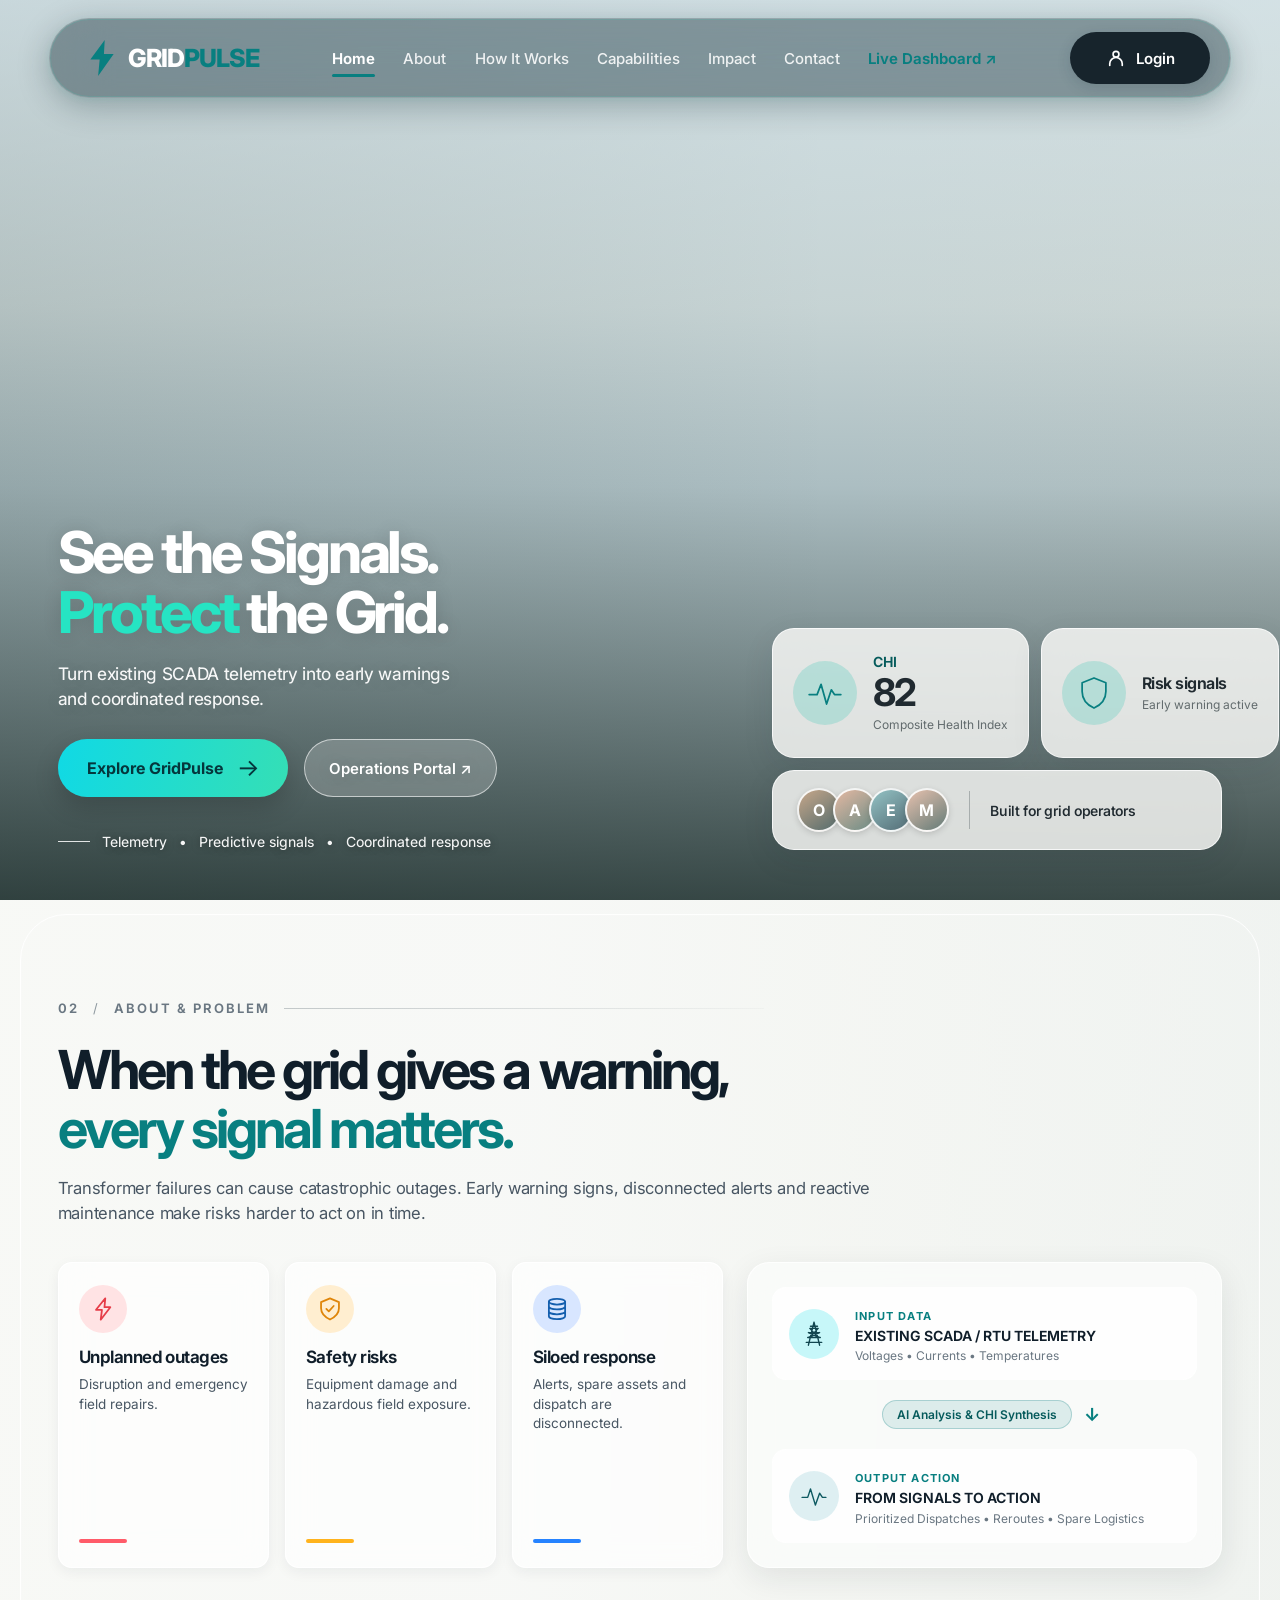
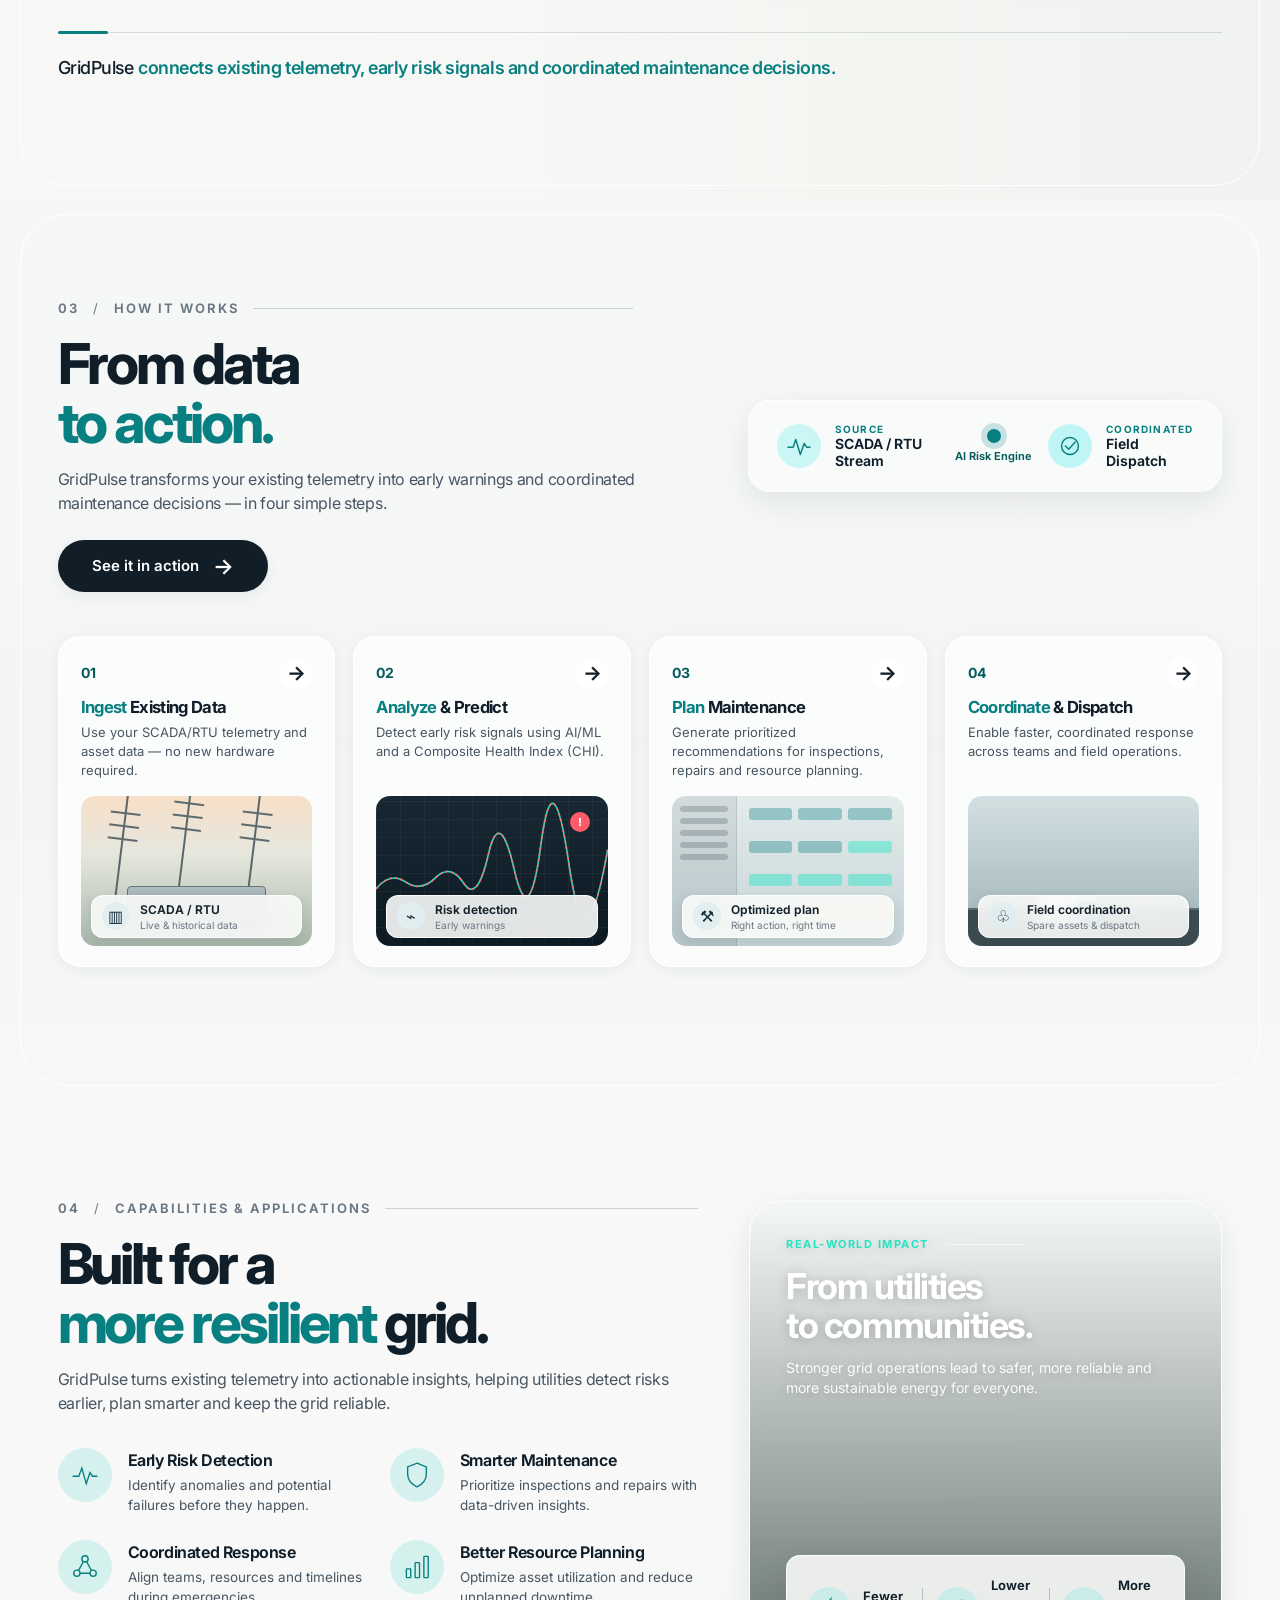
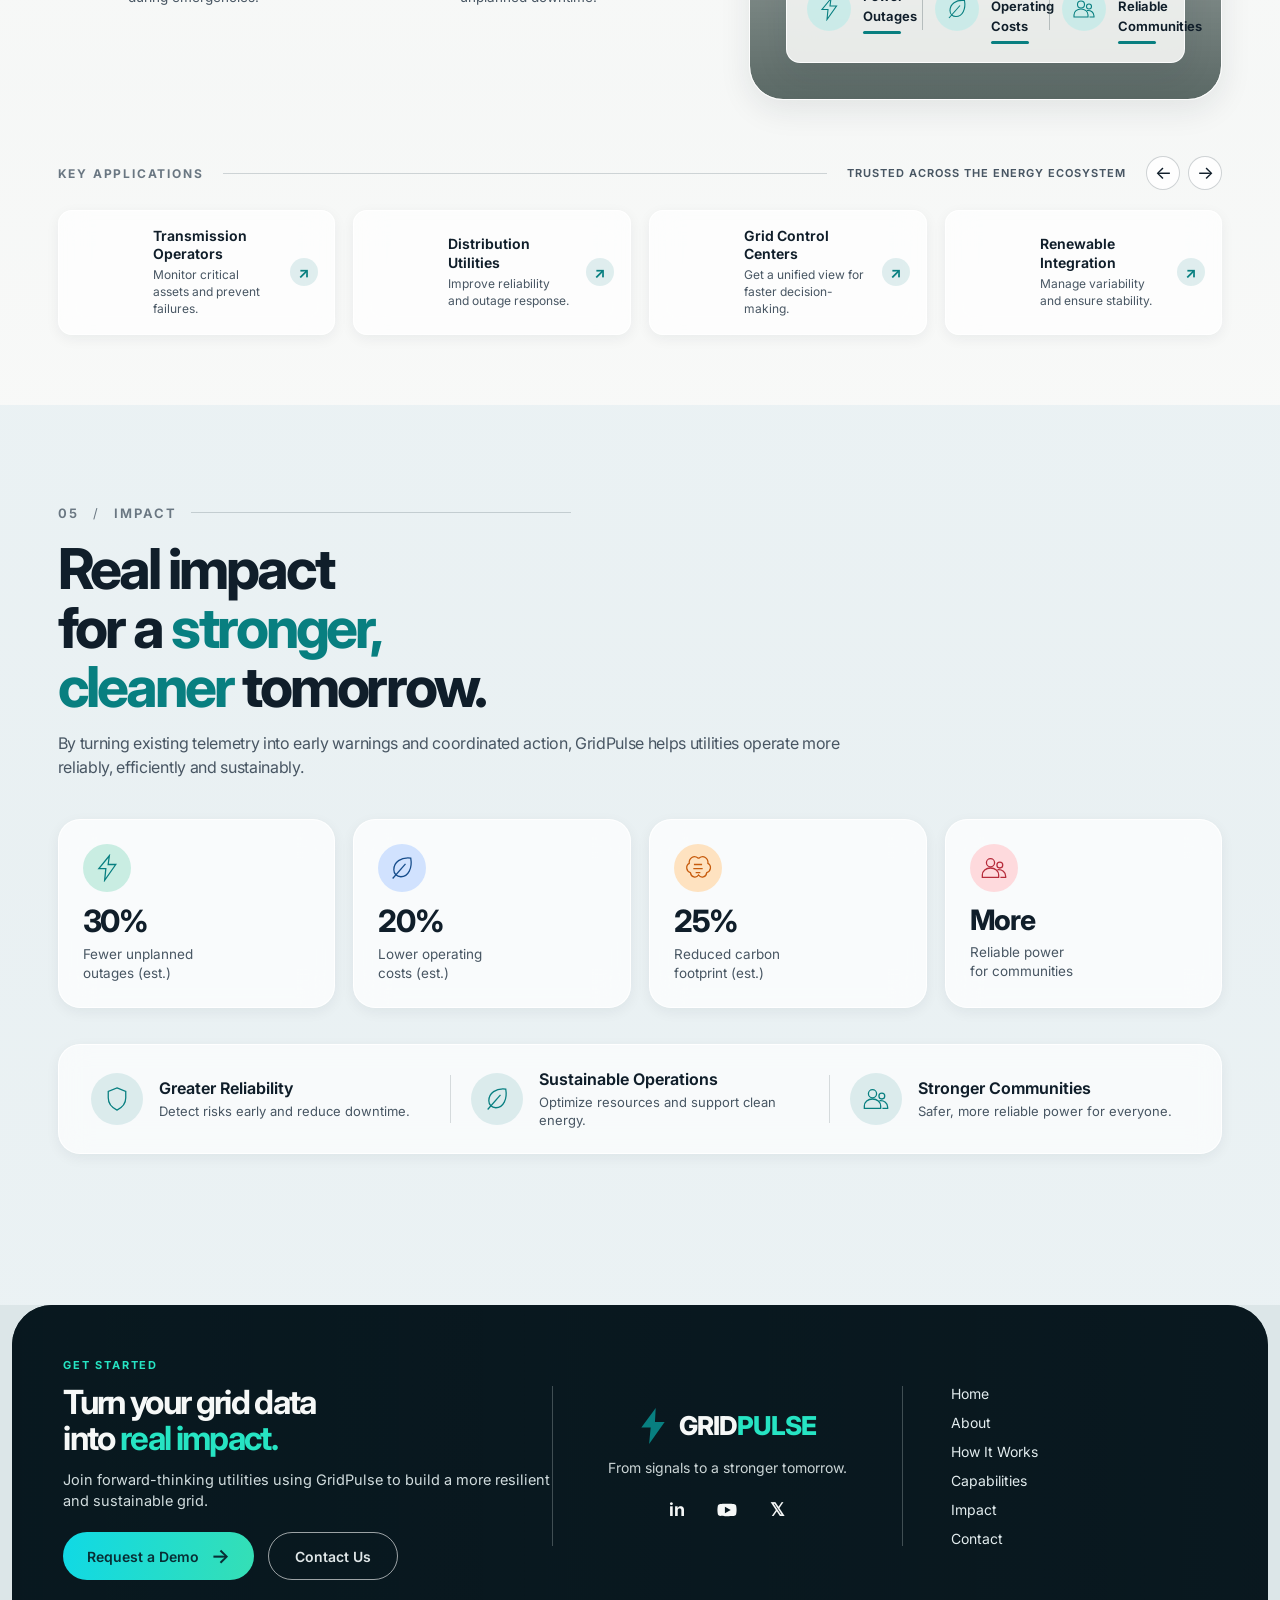
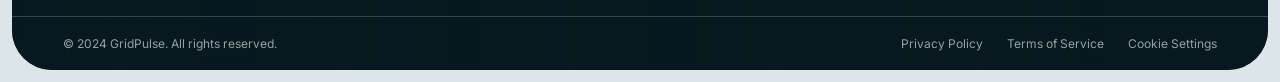
==== commit 1b8f71ea: "Add video background to hero, enhance navbar with glassmorphism effect" ====
--- a/index.html
+++ b/index.html
@@ -44,12 +44,18 @@
 
   <!-- Section 01: Hero -->
   <section class="hero-shell" id="home">
-    <div class="hero-photo" aria-hidden="true"></div>
+    <!-- Video Background -->
+    <div class="hero-video" aria-hidden="true">
+      <video autoplay muted loop playsinline
+             poster="https://images.unsplash.com/photo-1473341304170-971dccb5ac1e?auto=format&fit=crop&w=2400&q=90">
+        <source src="Assets/herovideo.mp4" type="video/mp4">
+      </video>
+    </div>
     <div class="photo-wash" aria-hidden="true"></div>
-    <div class="frame" aria-hidden="true"></div>
+
 
     <div class="hero-content">
-      <div class="oversized-word" aria-hidden="true">GRIDPULSE</div>
+      <!-- <div class="oversized-word" aria-hidden="true">GRIDPULSE</div> -->
       <div class="hero-copy">
         <h1>See the Signals.<br><span>Protect</span> the Grid.</h1>
         <p>Turn existing SCADA telemetry into early warnings<br class="desktop-break"> and coordinated response.</p>
--- a/style.css
+++ b/style.css
@@ -97,21 +97,48 @@
   margin: 0 auto;
   height: 80px;
   border-radius: 40px;
-  background: rgba(250, 251, 250, 0.82);
-  backdrop-filter: blur(24px);
-  -webkit-backdrop-filter: blur(24px);
-  border: 1px solid var(--glass-border);
-  box-shadow: var(--shadow-md);
+  /* Rich glassmorphism — semi-transparent, frosted, tinted */
+  background: rgba(8, 28, 35, 0.38);
+  backdrop-filter: blur(28px) saturate(1.6);
+  -webkit-backdrop-filter: blur(28px) saturate(1.6);
+  border: 1px solid rgba(255, 255, 255, 0.18);
+  /* Subtle teal-glow outline */
+  box-shadow:
+    0 0 0 1px rgba(38, 228, 195, 0.12) inset,
+    0 8px 32px rgba(8, 28, 35, 0.28),
+    0 2px 8px rgba(38, 228, 195, 0.08);
   display: flex;
   align-items: center;
   justify-content: space-between;
   padding: 0 20px 0 clamp(24px, 3vw, 40px);
-  transition: background 0.3s, box-shadow 0.3s, transform 0.3s;
+  transition: background 0.35s, box-shadow 0.35s, border-color 0.35s;
+}
+
+/* Keep nav text white against dark-glass on hero */
+.navbar .nav-links a {
+  color: rgba(255, 255, 255, 0.88);
+}
+
+.navbar .nav-links a:hover {
+  color: var(--teal-light);
+}
+
+.navbar .nav-links a.active {
+  color: #fff;
+  font-weight: 650;
+}
+
+.navbar .brand {
+  color: #fff;
 }
 
 .navbar.scrolled {
-  background: rgba(250, 251, 250, 0.94);
-  box-shadow: 0 14px 40px rgba(18, 36, 45, 0.12);
+  background: rgba(10, 24, 30, 0.72);
+  border-color: rgba(255, 255, 255, 0.22);
+  box-shadow:
+    0 0 0 1px rgba(38, 228, 195, 0.15) inset,
+    0 16px 40px rgba(8, 28, 35, 0.36),
+    0 2px 8px rgba(38, 228, 195, 0.1);
 }
 
 .brand {
@@ -268,6 +295,23 @@
   align-items: flex-end;
 }
 
+.hero-video {
+  position: absolute;
+  inset: 0;
+  z-index: -3;
+  overflow: hidden;
+}
+
+.hero-video video {
+  width: 100%;
+  height: 100%;
+  object-fit: cover;
+  object-position: center 53%;
+  transform: scale(1.02);
+  display: block;
+}
+
+/* Fallback poster image if video can't load */
 .hero-photo {
   position: absolute;
   inset: 0;
@@ -275,7 +319,7 @@
   background-image: url("https://images.unsplash.com/photo-1473341304170-971dccb5ac1e?auto=format&fit=crop&w=2400&q=90");
   background-size: cover;
   background-position: center 53%;
-  transform: scale(1.02);
+  display: none;
 }
 
 .photo-wash {
